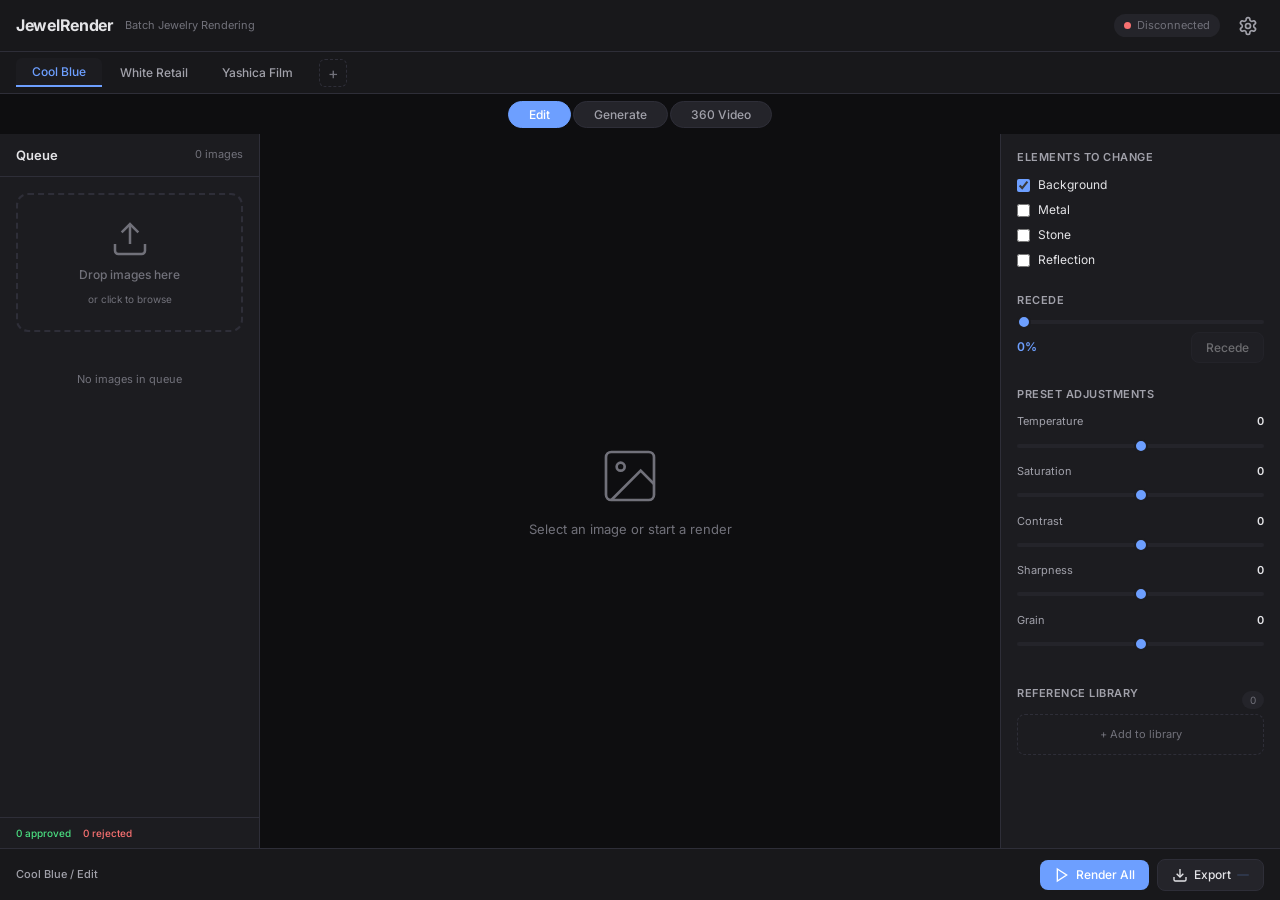
==== frontend/src/index.html @ b0178563 "Build complete frontend UI and wire up backend preset CRUD - Add index.html with full app layout: he" ====
<!DOCTYPE html>
<html lang="en">
<head>
  <meta charset="UTF-8">
  <meta name="viewport" content="width=device-width, initial-scale=1.0, user-scalable=no">
  <title>JewelRender</title>
  <link rel="stylesheet" href="css/styles.css">
  <link rel="preconnect" href="https://fonts.googleapis.com">
  <link rel="preconnect" href="https://fonts.gstatic.com" crossorigin>
  <link href="https://fonts.googleapis.com/css2?family=Inter:wght@300;400;500;600;700&display=swap" rel="stylesheet">
</head>
<body>
  <div id="app">

    <!-- ================================================================ -->
    <!-- HEADER -->
    <!-- ================================================================ -->
    <header class="header">
      <div class="header-left">
        <h1 class="logo">JewelRender</h1>
        <span class="tagline">Batch Jewelry Rendering</span>
      </div>
      <div class="header-right">
        <span class="connection-status" id="connectionStatus">
          <span class="status-dot"></span>
          <span class="status-text">Disconnected</span>
        </span>
        <button class="btn-icon" id="settingsBtn" title="Settings">
          <svg width="20" height="20" viewBox="0 0 24 24" fill="none" stroke="currentColor" stroke-width="2"><path d="M12.22 2h-.44a2 2 0 0 0-2 2v.18a2 2 0 0 1-1 1.73l-.43.25a2 2 0 0 1-2 0l-.15-.08a2 2 0 0 0-2.73.73l-.22.38a2 2 0 0 0 .73 2.73l.15.1a2 2 0 0 1 1 1.72v.51a2 2 0 0 1-1 1.74l-.15.09a2 2 0 0 0-.73 2.73l.22.38a2 2 0 0 0 2.73.73l.15-.08a2 2 0 0 1 2 0l.43.25a2 2 0 0 1 1 1.73V20a2 2 0 0 0 2 2h.44a2 2 0 0 0 2-2v-.18a2 2 0 0 1 1-1.73l.43-.25a2 2 0 0 1 2 0l.15.08a2 2 0 0 0 2.73-.73l.22-.39a2 2 0 0 0-.73-2.73l-.15-.08a2 2 0 0 1-1-1.74v-.5a2 2 0 0 1 1-1.74l.15-.09a2 2 0 0 0 .73-2.73l-.22-.38a2 2 0 0 0-2.73-.73l-.15.08a2 2 0 0 1-2 0l-.43-.25a2 2 0 0 1-1-1.73V4a2 2 0 0 0-2-2z"/><circle cx="12" cy="12" r="3"/></svg>
        </button>
      </div>
    </header>

    <!-- ================================================================ -->
    <!-- PRESET TABS -->
    <!-- ================================================================ -->
    <nav class="preset-tabs" id="presetTabs">
      <!-- Tabs injected by JS -->
      <button class="preset-tab-add" id="addPresetBtn" title="Add preset">+</button>
    </nav>

    <!-- ================================================================ -->
    <!-- MODE SWITCHER -->
    <!-- ================================================================ -->
    <div class="mode-switcher" id="modeSwitcher">
      <button class="mode-pill active" data-mode="edit">Edit</button>
      <button class="mode-pill" data-mode="generate">Generate</button>
      <button class="mode-pill" data-mode="video">360 Video</button>
    </div>

    <!-- ================================================================ -->
    <!-- MAIN WORKSPACE -->
    <!-- ================================================================ -->
    <main class="workspace">

      <!-- LEFT PANEL: Image Queue -->
      <section class="panel panel-left" id="queuePanel">
        <div class="panel-header">
          <h2>Queue</h2>
          <span class="queue-count" id="queueCount">0 images</span>
        </div>

        <div class="drop-zone" id="dropZone">
          <svg width="40" height="40" viewBox="0 0 24 24" fill="none" stroke="currentColor" stroke-width="1.5"><path d="M21 15v4a2 2 0 0 1-2 2H5a2 2 0 0 1-2-2v-4"/><polyline points="17 8 12 3 7 8"/><line x1="12" y1="3" x2="12" y2="15"/></svg>
          <p>Drop images here</p>
          <span class="drop-hint">or click to browse</span>
          <input type="file" id="fileInput" accept="image/*" multiple hidden>
        </div>

        <div class="queue-list" id="queueList">
          <!-- Queue items injected by JS -->
        </div>

        <div class="queue-stats" id="queueStats">
          <span class="stat approved">0 approved</span>
          <span class="stat rejected">0 rejected</span>
        </div>
      </section>

      <!-- CENTER: Preview Area -->
      <section class="panel panel-center" id="previewPanel">
        <div class="preview-area" id="previewArea">
          <div class="preview-empty" id="previewEmpty">
            <svg width="64" height="64" viewBox="0 0 24 24" fill="none" stroke="currentColor" stroke-width="1"><rect x="3" y="3" width="18" height="18" rx="2" ry="2"/><circle cx="8.5" cy="8.5" r="1.5"/><polyline points="21 15 16 10 5 21"/></svg>
            <p>Select an image or start a render</p>
          </div>
          <img id="previewImage" class="preview-image hidden" alt="Preview">
        </div>
      </section>

      <!-- RIGHT PANEL: Controls -->
      <section class="panel panel-right" id="controlsPanel">

        <!-- MODE: Edit Controls -->
        <div class="mode-controls" id="editControls">
          <div class="control-group">
            <h3>Elements to Change</h3>
            <div class="checkbox-group">
              <label class="checkbox"><input type="checkbox" name="element" value="background" checked><span>Background</span></label>
              <label class="checkbox"><input type="checkbox" name="element" value="metal"><span>Metal</span></label>
              <label class="checkbox"><input type="checkbox" name="element" value="stone"><span>Stone</span></label>
              <label class="checkbox"><input type="checkbox" name="element" value="reflection"><span>Reflection</span></label>
            </div>
          </div>

          <div class="control-group">
            <h3>Recede</h3>
            <div class="recede-control">
              <input type="range" id="recedeSlider" min="0" max="50" value="0" class="slider">
              <div class="recede-row">
                <span class="recede-value" id="recedeValue">0%</span>
                <button class="btn btn-secondary" id="recedeBtn" disabled>Recede</button>
              </div>
            </div>
          </div>
        </div>

        <!-- MODE: Generate Controls -->
        <div class="mode-controls hidden" id="generateControls">
          <div class="control-group">
            <h3>Prompt</h3>
            <textarea id="promptInput" class="prompt-input" rows="4" placeholder="Describe the jewelry image you want to generate..."></textarea>
          </div>
          <div class="control-group">
            <h3>Reference Images</h3>
            <div class="ril-drop-zone" id="refDropZone">
              <span>+ Add references</span>
            </div>
            <div class="ref-thumbs" id="refThumbs"></div>
          </div>
        </div>

        <!-- MODE: Video Controls -->
        <div class="mode-controls hidden" id="videoControls">
          <div class="control-group">
            <h3>Key Angles</h3>
            <div class="angle-uploads">
              <div class="angle-slot" data-angle="front">
                <svg width="24" height="24" viewBox="0 0 24 24" fill="none" stroke="currentColor" stroke-width="1.5"><rect x="3" y="3" width="18" height="18" rx="2"/><line x1="12" y1="8" x2="12" y2="16"/><line x1="8" y1="12" x2="16" y2="12"/></svg>
                <span>Front</span>
              </div>
              <div class="angle-slot" data-angle="side">
                <svg width="24" height="24" viewBox="0 0 24 24" fill="none" stroke="currentColor" stroke-width="1.5"><rect x="3" y="3" width="18" height="18" rx="2"/><line x1="12" y1="8" x2="12" y2="16"/><line x1="8" y1="12" x2="16" y2="12"/></svg>
                <span>Side</span>
              </div>
              <div class="angle-slot" data-angle="three-quarter">
                <svg width="24" height="24" viewBox="0 0 24 24" fill="none" stroke="currentColor" stroke-width="1.5"><rect x="3" y="3" width="18" height="18" rx="2"/><line x1="12" y1="8" x2="12" y2="16"/><line x1="8" y1="12" x2="16" y2="12"/></svg>
                <span>3/4 View</span>
              </div>
            </div>
          </div>
          <div class="control-group">
            <h3>Rotation</h3>
            <div class="select-group">
              <label>Direction
                <select id="rotationDirection">
                  <option value="clockwise">Clockwise</option>
                  <option value="counter-clockwise">Counter-clockwise</option>
                </select>
              </label>
              <label>Speed
                <select id="rotationSpeed">
                  <option value="slow">Slow</option>
                  <option value="normal" selected>Normal</option>
                  <option value="fast">Fast</option>
                </select>
              </label>
              <label>Length
                <select id="videoLength">
                  <option value="3">3 seconds</option>
                  <option value="5" selected>5 seconds</option>
                  <option value="8">8 seconds</option>
                  <option value="10">10 seconds</option>
                </select>
              </label>
            </div>
          </div>
        </div>

        <!-- PRESET ADJUST SLIDERS (always visible) -->
        <div class="control-group preset-adjusts">
          <h3>Preset Adjustments</h3>
          <div class="slider-group">
            <label><span>Temperature</span><span class="slider-val" data-slider="temperature">0</span></label>
            <input type="range" class="slider" data-param="temperature" min="-100" max="100" value="0">
          </div>
          <div class="slider-group">
            <label><span>Saturation</span><span class="slider-val" data-slider="saturation">0</span></label>
            <input type="range" class="slider" data-param="saturation" min="-100" max="100" value="0">
          </div>
          <div class="slider-group">
            <label><span>Contrast</span><span class="slider-val" data-slider="contrast">0</span></label>
            <input type="range" class="slider" data-param="contrast" min="-100" max="100" value="0">
          </div>
          <div class="slider-group">
            <label><span>Sharpness</span><span class="slider-val" data-slider="sharpness">0</span></label>
            <input type="range" class="slider" data-param="sharpness" min="-100" max="100" value="0">
          </div>
          <div class="slider-group">
            <label><span>Grain</span><span class="slider-val" data-slider="grain">0</span></label>
            <input type="range" class="slider" data-param="grain" min="-100" max="100" value="0">
          </div>
        </div>

        <!-- REFERENCE IMAGE LIBRARY -->
        <div class="control-group ril-section">
          <div class="ril-header">
            <h3>Reference Library</h3>
            <span class="ril-count" id="rilCount">0</span>
          </div>
          <div class="ril-drop-zone" id="rilDropZone">
            <span>+ Add to library</span>
          </div>
          <div class="ril-grid" id="rilGrid">
            <!-- RIL thumbnails injected by JS -->
          </div>
        </div>
      </section>
    </main>

    <!-- ================================================================ -->
    <!-- BOTTOM BAR -->
    <!-- ================================================================ -->
    <footer class="bottom-bar">
      <div class="bar-left">
        <span class="active-context" id="activeContext">Cool Blue / Edit</span>
      </div>
      <div class="bar-center">
        <div class="progress-bar hidden" id="progressBar">
          <div class="progress-fill" id="progressFill"></div>
          <span class="progress-text" id="progressText">0%</span>
        </div>
      </div>
      <div class="bar-right">
        <button class="btn btn-primary" id="renderAllBtn">
          <svg width="16" height="16" viewBox="0 0 24 24" fill="none" stroke="currentColor" stroke-width="2"><polygon points="5 3 19 12 5 21 5 3"/></svg>
          Render All
        </button>
        <button class="btn btn-secondary" id="exportBtn">
          <svg width="16" height="16" viewBox="0 0 24 24" fill="none" stroke="currentColor" stroke-width="2"><path d="M21 15v4a2 2 0 0 1-2 2H5a2 2 0 0 1-2-2v-4"/><polyline points="7 10 12 15 17 10"/><line x1="12" y1="15" x2="12" y2="3"/></svg>
          Export
          <span class="export-count" id="exportCount"></span>
        </button>
      </div>
    </footer>

    <!-- ================================================================ -->
    <!-- EDITOR OVERLAY -->
    <!-- ================================================================ -->
    <div class="editor-overlay hidden" id="editorOverlay">
      <div class="editor-container">
        <div class="editor-header">
          <div class="editor-tabs">
            <button class="editor-tab active" data-tab="adjust">Adjust</button>
            <button class="editor-tab" data-tab="crop">Crop</button>
          </div>
          <div class="editor-actions-top">
            <button class="btn-icon" id="editorCompare" title="Before/After">
              <svg width="18" height="18" viewBox="0 0 24 24" fill="none" stroke="currentColor" stroke-width="2"><rect x="3" y="3" width="18" height="18" rx="2"/><line x1="12" y1="3" x2="12" y2="21"/></svg>
            </button>
            <button class="btn-icon" id="editorClose" title="Close">
              <svg width="18" height="18" viewBox="0 0 24 24" fill="none" stroke="currentColor" stroke-width="2"><line x1="18" y1="6" x2="6" y2="18"/><line x1="6" y1="6" x2="18" y2="18"/></svg>
            </button>
          </div>
        </div>

        <div class="editor-body">
          <div class="editor-preview">
            <button class="editor-nav editor-prev" id="editorPrev">
              <svg width="20" height="20" viewBox="0 0 24 24" fill="none" stroke="currentColor" stroke-width="2"><polyline points="15 18 9 12 15 6"/></svg>
            </button>
            <img id="editorImage" class="editor-image" alt="Editor preview">
            <button class="editor-nav editor-next" id="editorNext">
              <svg width="20" height="20" viewBox="0 0 24 24" fill="none" stroke="currentColor" stroke-width="2"><polyline points="9 18 15 12 9 6"/></svg>
            </button>
          </div>

          <div class="editor-controls">
            <!-- ADJUST TAB -->
            <div class="editor-panel" id="adjustPanel">
              <div class="editor-section">
                <h4>Light</h4>
                <div class="slider-group"><label><span>Exposure</span><span class="slider-val" data-editor="exposure">0</span></label><input type="range" class="slider" data-adjust="exposure" min="-100" max="100" value="0"></div>
                <div class="slider-group"><label><span>Contrast</span><span class="slider-val" data-editor="contrast">0</span></label><input type="range" class="slider" data-adjust="contrast" min="-100" max="100" value="0"></div>
                <div class="slider-group"><label><span>Highlights</span><span class="slider-val" data-editor="highlights">0</span></label><input type="range" class="slider" data-adjust="highlights" min="-100" max="100" value="0"></div>
                <div class="slider-group"><label><span>Shadows</span><span class="slider-val" data-editor="shadows">0</span></label><input type="range" class="slider" data-adjust="shadows" min="-100" max="100" value="0"></div>
              </div>
              <div class="editor-section">
                <h4>Color</h4>
                <div class="slider-group"><label><span>Temperature</span><span class="slider-val" data-editor="temperature">0</span></label><input type="range" class="slider" data-adjust="temperature" min="-100" max="100" value="0"></div>
                <div class="slider-group"><label><span>Tint</span><span class="slider-val" data-editor="tint">0</span></label><input type="range" class="slider" data-adjust="tint" min="-100" max="100" value="0"></div>
                <div class="slider-group"><label><span>Saturation</span><span class="slider-val" data-editor="saturation">0</span></label><input type="range" class="slider" data-adjust="saturation" min="-100" max="100" value="0"></div>
                <div class="slider-group"><label><span>Vibrance</span><span class="slider-val" data-editor="vibrance">0</span></label><input type="range" class="slider" data-adjust="vibrance" min="-100" max="100" value="0"></div>
                <div class="slider-group"><label><span>Skin Tone</span><span class="slider-val" data-editor="skinTone">0</span></label><input type="range" class="slider" data-adjust="skinTone" min="-100" max="100" value="0"></div>
              </div>
              <div class="editor-section">
                <h4>Detail</h4>
                <div class="slider-group"><label><span>Sharpness</span><span class="slider-val" data-editor="sharpness">0</span></label><input type="range" class="slider" data-adjust="sharpness" min="-100" max="100" value="0"></div>
                <div class="slider-group"><label><span>Clarity</span><span class="slider-val" data-editor="clarity">0</span></label><input type="range" class="slider" data-adjust="clarity" min="-100" max="100" value="0"></div>
              </div>
              <div class="editor-section">
                <h4>Film</h4>
                <div class="slider-group"><label><span>Grain</span><span class="slider-val" data-editor="grain">0</span></label><input type="range" class="slider" data-adjust="grain" min="-100" max="100" value="0"></div>
                <div class="slider-group"><label><span>Fade</span><span class="slider-val" data-editor="fade">0</span></label><input type="range" class="slider" data-adjust="fade" min="-100" max="100" value="0"></div>
                <div class="slider-group"><label><span>Vignette</span><span class="slider-val" data-editor="vignette">0</span></label><input type="range" class="slider" data-adjust="vignette" min="-100" max="100" value="0"></div>
              </div>
            </div>

            <!-- CROP TAB -->
            <div class="editor-panel hidden" id="cropPanel">
              <div class="editor-section">
                <h4>Aspect Ratio</h4>
                <div class="aspect-pills">
                  <button class="aspect-pill active" data-ratio="free">Free</button>
                  <button class="aspect-pill" data-ratio="1:1">1:1</button>
                  <button class="aspect-pill" data-ratio="4:5">4:5</button>
                  <button class="aspect-pill" data-ratio="9:16">9:16</button>
                  <button class="aspect-pill" data-ratio="16:9">16:9</button>
                </div>
              </div>
              <div class="editor-section">
                <h4>Straighten</h4>
                <div class="slider-group">
                  <label><span>Angle</span><span class="slider-val" data-editor="straighten">0°</span></label>
                  <input type="range" class="slider" data-adjust="straighten" min="-45" max="45" value="0">
                </div>
              </div>
              <div class="editor-section">
                <h4>Transform</h4>
                <div class="transform-btns">
                  <button class="btn btn-small" id="rotateLeftBtn" title="Rotate left">
                    <svg width="16" height="16" viewBox="0 0 24 24" fill="none" stroke="currentColor" stroke-width="2"><polyline points="1 4 1 10 7 10"/><path d="M3.51 15a9 9 0 1 0 2.13-9.36L1 10"/></svg>
                    Rotate L
                  </button>
                  <button class="btn btn-small" id="rotateRightBtn" title="Rotate right">
                    <svg width="16" height="16" viewBox="0 0 24 24" fill="none" stroke="currentColor" stroke-width="2"><polyline points="23 4 23 10 17 10"/><path d="M20.49 15a9 9 0 1 1-2.12-9.36L23 10"/></svg>
                    Rotate R
                  </button>
                  <button class="btn btn-small" id="flipHBtn" title="Flip horizontal">
                    <svg width="16" height="16" viewBox="0 0 24 24" fill="none" stroke="currentColor" stroke-width="2"><polyline points="16 3 21 3 21 8"/><line x1="4" y1="20" x2="21" y2="3"/><polyline points="21 16 21 21 16 21"/><line x1="15" y1="15" x2="21" y2="21"/><line x1="4" y1="4" x2="9" y2="9"/></svg>
                    Flip H
                  </button>
                  <button class="btn btn-small" id="flipVBtn" title="Flip vertical">
                    <svg width="16" height="16" viewBox="0 0 24 24" fill="none" stroke="currentColor" stroke-width="2"><polyline points="8 3 3 3 3 8"/><line x1="20" y1="20" x2="3" y2="3"/><polyline points="3 16 3 21 8 21"/><line x1="9" y1="15" x2="3" y2="21"/><line x1="20" y1="4" x2="15" y2="9"/></svg>
                    Flip V
                  </button>
                </div>
              </div>
            </div>
          </div>
        </div>

        <div class="editor-footer">
          <button class="btn btn-ghost" id="editorReset">Reset All</button>
          <div class="editor-footer-right">
            <button class="btn btn-secondary" id="editorApply">Apply</button>
            <button class="btn btn-primary" id="editorExport">Export</button>
          </div>
        </div>
      </div>
    </div>

    <!-- ================================================================ -->
    <!-- SETTINGS OVERLAY -->
    <!-- ================================================================ -->
    <div class="settings-overlay hidden" id="settingsOverlay">
      <div class="settings-container">
        <div class="settings-header">
          <h2>Settings</h2>
          <button class="btn-icon" id="settingsClose">
            <svg width="18" height="18" viewBox="0 0 24 24" fill="none" stroke="currentColor" stroke-width="2"><line x1="18" y1="6" x2="6" y2="18"/><line x1="6" y1="6" x2="18" y2="18"/></svg>
          </button>
        </div>
        <div class="settings-body">
          <div class="settings-section">
            <h3>ComfyUI Connection</h3>
            <div class="form-row">
              <label>Host <input type="text" id="settingsHost" value="127.0.0.1"></label>
              <label>Port <input type="number" id="settingsPort" value="8188"></label>
            </div>
            <button class="btn btn-secondary" id="testConnectionBtn">Test Connection</button>
            <span class="connection-result" id="connectionResult"></span>
          </div>
          <div class="settings-section">
            <h3>Checkpoint</h3>
            <select id="settingsCheckpoint" class="full-width">
              <option value="sd_xl_base_1.0.safetensors">sd_xl_base_1.0.safetensors</option>
            </select>
          </div>
          <div class="settings-section">
            <h3>Output</h3>
            <div class="form-row info-row">
              <span>Dimensions: 1170 x 2532</span>
              <span>JPEG Quality: 95</span>
            </div>
          </div>
          <div class="settings-section">
            <h3>Video</h3>
            <div class="form-row">
              <label>Model
                <select id="settingsVideoModel">
                  <option value="sv3d_p">SV3D_p</option>
                  <option value="wan_2_1">WAN 2.1</option>
                </select>
              </label>
              <label>Format <input type="text" value="MP4" disabled></label>
            </div>
          </div>
          <div class="settings-section">
            <h3>Feedback & Training</h3>
            <label class="toggle-row">
              <span>Auto-add approved to RIL</span>
              <input type="checkbox" id="settingsAutoApprove" checked class="toggle">
            </label>
            <label class="toggle-row">
              <span>Auto-deposit exports to RIL</span>
              <input type="checkbox" id="settingsAutoDeposit" checked class="toggle">
            </label>
            <label class="toggle-row">
              <span>Parameter logging</span>
              <input type="checkbox" id="settingsParamLogging" checked class="toggle">
            </label>
          </div>
          <div class="settings-section">
            <h3>Export Folder</h3>
            <div class="export-path-row">
              <input type="text" id="settingsExportPath" value="~/JewelRender/exports/" class="full-width">
            </div>
          </div>
        </div>
      </div>
    </div>

    <!-- ================================================================ -->
    <!-- NEW PRESET MODAL -->
    <!-- ================================================================ -->
    <div class="modal-overlay hidden" id="newPresetModal">
      <div class="modal">
        <h3>New Preset</h3>
        <div class="form-row">
          <label>Name <input type="text" id="newPresetName" placeholder="e.g. Soft Pink"></label>
        </div>
        <div class="form-row">
          <label>Style Description <input type="text" id="newPresetStyle" placeholder="e.g. soft pink background, warm lighting"></label>
        </div>
        <div class="form-row">
          <label>Copy from
            <select id="newPresetTemplate">
              <option value="">None (blank defaults)</option>
            </select>
          </label>
        </div>
        <div class="modal-actions">
          <button class="btn btn-ghost" id="newPresetCancel">Cancel</button>
          <button class="btn btn-primary" id="newPresetCreate">Create</button>
        </div>
      </div>
    </div>

    <!-- ================================================================ -->
    <!-- PRESET CONTEXT MENU -->
    <!-- ================================================================ -->
    <div class="context-menu hidden" id="presetContextMenu">
      <button class="context-item" data-action="rename">Rename</button>
      <button class="context-item" data-action="duplicate">Duplicate</button>
      <button class="context-item context-danger" data-action="delete">Delete</button>
    </div>

  </div>

  <script src="js/api.js"></script>
  <script src="js/state.js"></script>
  <script src="js/ui.js"></script>
  <script src="js/app.js"></script>
</body>
</html>
---- frontend/src/css/styles.css ----
/* ================================================================
   JewelRender — Stylesheet
   ================================================================ */

/* ---- Reset & Base ---- */
*, *::before, *::after { box-sizing: border-box; margin: 0; padding: 0; }

:root {
  /* Colors */
  --bg:          #0e0e10;
  --bg-raised:   #18181b;
  --bg-panel:    #1c1c20;
  --bg-input:    #24242a;
  --bg-hover:    #2a2a32;
  --border:      #2e2e38;
  --border-light:#3a3a46;

  --text:        #e4e4e7;
  --text-dim:    #a1a1aa;
  --text-muted:  #71717a;

  --accent:      #6d9fff;
  --accent-hover:#5b8de8;
  --accent-dim:  rgba(109,159,255,0.15);

  --green:       #4ade80;
  --green-dim:   rgba(74,222,128,0.15);
  --red:         #f87171;
  --red-dim:     rgba(248,113,113,0.15);

  /* Spacing */
  --sp-xs: 4px;
  --sp-sm: 8px;
  --sp-md: 12px;
  --sp-lg: 16px;
  --sp-xl: 24px;
  --sp-2xl: 32px;

  /* Radius */
  --radius-sm: 6px;
  --radius-md: 8px;
  --radius-lg: 12px;
  --radius-pill: 999px;

  /* Sizes */
  --header-h: 52px;
  --tabs-h: 42px;
  --mode-h: 40px;
  --bar-h: 52px;

  /* Font */
  --font: 'Inter', -apple-system, BlinkMacSystemFont, sans-serif;
}

html, body {
  height: 100%;
  font-family: var(--font);
  font-size: 13px;
  line-height: 1.4;
  color: var(--text);
  background: var(--bg);
  overflow: hidden;
  -webkit-font-smoothing: antialiased;
}

input, textarea, select, button { font-family: inherit; font-size: inherit; }

/* ---- Scrollbar ---- */
::-webkit-scrollbar { width: 6px; }
::-webkit-scrollbar-track { background: transparent; }
::-webkit-scrollbar-thumb { background: var(--border); border-radius: 3px; }
::-webkit-scrollbar-thumb:hover { background: var(--border-light); }

/* ================================================================
   LAYOUT
   ================================================================ */

#app {
  display: flex;
  flex-direction: column;
  height: 100vh;
}

/* ---- Header ---- */
.header {
  display: flex;
  align-items: center;
  justify-content: space-between;
  height: var(--header-h);
  padding: 0 var(--sp-lg);
  background: var(--bg-raised);
  border-bottom: 1px solid var(--border);
  flex-shrink: 0;
}
.header-left { display: flex; align-items: center; gap: var(--sp-md); }
.header-right { display: flex; align-items: center; gap: var(--sp-md); }
.logo { font-size: 16px; font-weight: 700; letter-spacing: -0.3px; }
.tagline { font-size: 11px; color: var(--text-muted); font-weight: 400; }

/* Connection Status */
.connection-status {
  display: flex;
  align-items: center;
  gap: 6px;
  font-size: 11px;
  color: var(--text-muted);
  padding: 4px 10px;
  background: var(--bg-input);
  border-radius: var(--radius-pill);
}
.status-dot {
  width: 7px; height: 7px;
  border-radius: 50%;
  background: var(--red);
}
.connection-status.connected .status-dot { background: var(--green); }

/* ---- Preset Tabs ---- */
.preset-tabs {
  display: flex;
  align-items: center;
  height: var(--tabs-h);
  padding: 0 var(--sp-lg);
  gap: 2px;
  background: var(--bg-raised);
  border-bottom: 1px solid var(--border);
  flex-shrink: 0;
  overflow-x: auto;
}
.preset-tab {
  padding: 6px 16px;
  font-size: 12px;
  font-weight: 500;
  color: var(--text-dim);
  background: none;
  border: none;
  border-radius: var(--radius-sm) var(--radius-sm) 0 0;
  cursor: pointer;
  transition: all 0.15s;
  white-space: nowrap;
  position: relative;
}
.preset-tab:hover { color: var(--text); background: var(--bg-hover); }
.preset-tab.active {
  color: var(--accent);
  background: var(--bg-panel);
  border-bottom: 2px solid var(--accent);
}
.preset-tab-add {
  width: 28px; height: 28px;
  display: flex; align-items: center; justify-content: center;
  font-size: 16px; font-weight: 400;
  color: var(--text-muted);
  background: none;
  border: 1px dashed var(--border);
  border-radius: var(--radius-sm);
  cursor: pointer;
  margin-left: var(--sp-sm);
  transition: all 0.15s;
}
.preset-tab-add:hover { color: var(--accent); border-color: var(--accent); }

/* ---- Mode Switcher ---- */
.mode-switcher {
  display: flex;
  align-items: center;
  justify-content: center;
  height: var(--mode-h);
  gap: 2px;
  padding: 4px;
  background: var(--bg);
  flex-shrink: 0;
}
.mode-pill {
  padding: 5px 20px;
  font-size: 12px;
  font-weight: 500;
  color: var(--text-dim);
  background: var(--bg-input);
  border: 1px solid var(--border);
  border-radius: var(--radius-pill);
  cursor: pointer;
  transition: all 0.15s;
}
.mode-pill:hover { color: var(--text); border-color: var(--border-light); }
.mode-pill.active {
  color: #fff;
  background: var(--accent);
  border-color: var(--accent);
}

/* ---- Workspace (3-column) ---- */
.workspace {
  display: flex;
  flex: 1;
  overflow: hidden;
}

.panel {
  display: flex;
  flex-direction: column;
  overflow: hidden;
}

.panel-left {
  width: 260px;
  min-width: 200px;
  background: var(--bg-panel);
  border-right: 1px solid var(--border);
}

.panel-center {
  flex: 1;
  background: var(--bg);
  display: flex;
  align-items: center;
  justify-content: center;
}

.panel-right {
  width: 280px;
  min-width: 240px;
  background: var(--bg-panel);
  border-left: 1px solid var(--border);
  overflow-y: auto;
  padding: var(--sp-lg);
}

/* ---- Panel Header ---- */
.panel-header {
  display: flex;
  align-items: center;
  justify-content: space-between;
  padding: var(--sp-md) var(--sp-lg);
  border-bottom: 1px solid var(--border);
  flex-shrink: 0;
}
.panel-header h2 { font-size: 13px; font-weight: 600; }
.queue-count { font-size: 11px; color: var(--text-muted); }

/* ---- Drop Zone ---- */
.drop-zone {
  display: flex;
  flex-direction: column;
  align-items: center;
  justify-content: center;
  gap: var(--sp-sm);
  margin: var(--sp-lg);
  padding: var(--sp-xl);
  border: 2px dashed var(--border);
  border-radius: var(--radius-lg);
  color: var(--text-muted);
  cursor: pointer;
  transition: all 0.2s;
}
.drop-zone:hover, .drop-zone.drag-over {
  border-color: var(--accent);
  background: var(--accent-dim);
  color: var(--accent);
}
.drop-zone p { font-size: 12px; font-weight: 500; }
.drop-hint { font-size: 10px; }

/* ---- Queue List ---- */
.queue-list {
  flex: 1;
  overflow-y: auto;
  padding: var(--sp-sm);
}

.queue-item {
  display: flex;
  align-items: center;
  gap: var(--sp-sm);
  padding: var(--sp-sm);
  border-radius: var(--radius-md);
  cursor: pointer;
  transition: background 0.15s;
}
.queue-item:hover { background: var(--bg-hover); }
.queue-item.selected { background: var(--accent-dim); }

.queue-thumb {
  width: 44px; height: 44px;
  border-radius: var(--radius-sm);
  object-fit: cover;
  background: var(--bg-input);
  flex-shrink: 0;
}

.queue-info {
  flex: 1;
  min-width: 0;
}
.queue-name {
  font-size: 11px;
  font-weight: 500;
  white-space: nowrap;
  overflow: hidden;
  text-overflow: ellipsis;
}
.queue-meta {
  font-size: 10px;
  color: var(--text-muted);
}

.queue-feedback {
  display: flex;
  gap: 4px;
  flex-shrink: 0;
}
.feedback-btn {
  width: 26px; height: 26px;
  display: flex; align-items: center; justify-content: center;
  font-size: 14px;
  background: var(--bg-input);
  border: 1px solid var(--border);
  border-radius: var(--radius-sm);
  cursor: pointer;
  color: var(--text-muted);
  transition: all 0.15s;
}
.feedback-btn:hover { border-color: var(--border-light); }
.feedback-btn.approved { color: var(--green); background: var(--green-dim); border-color: var(--green); }
.feedback-btn.rejected { color: var(--red); background: var(--red-dim); border-color: var(--red); }

/* Queue Stats */
.queue-stats {
  display: flex;
  gap: var(--sp-md);
  padding: var(--sp-sm) var(--sp-lg);
  border-top: 1px solid var(--border);
  flex-shrink: 0;
}
.stat {
  font-size: 10px;
  font-weight: 500;
}
.stat.approved { color: var(--green); }
.stat.rejected { color: var(--red); }

/* ---- Preview Area ---- */
.preview-area {
  width: 100%;
  height: 100%;
  display: flex;
  align-items: center;
  justify-content: center;
  padding: var(--sp-xl);
}
.preview-empty {
  display: flex;
  flex-direction: column;
  align-items: center;
  gap: var(--sp-md);
  color: var(--text-muted);
}
.preview-empty p { font-size: 13px; }
.preview-image {
  max-width: 100%;
  max-height: 100%;
  object-fit: contain;
  border-radius: var(--radius-md);
}

/* ---- Right Panel Controls ---- */
.control-group {
  margin-bottom: var(--sp-xl);
}
.control-group h3 {
  font-size: 11px;
  font-weight: 600;
  text-transform: uppercase;
  letter-spacing: 0.5px;
  color: var(--text-dim);
  margin-bottom: var(--sp-md);
}

/* Checkbox group */
.checkbox-group {
  display: flex;
  flex-direction: column;
  gap: var(--sp-sm);
}
.checkbox {
  display: flex;
  align-items: center;
  gap: var(--sp-sm);
  font-size: 12px;
  cursor: pointer;
}
.checkbox input {
  accent-color: var(--accent);
}

/* Sliders */
.slider-group {
  margin-bottom: var(--sp-md);
}
.slider-group label {
  display: flex;
  justify-content: space-between;
  font-size: 11px;
  color: var(--text-dim);
  margin-bottom: 4px;
}
.slider-val {
  font-weight: 600;
  color: var(--text);
  min-width: 28px;
  text-align: right;
}

.slider {
  -webkit-appearance: none;
  appearance: none;
  width: 100%;
  height: 4px;
  background: var(--bg-input);
  border-radius: 2px;
  outline: none;
  cursor: pointer;
}
.slider::-webkit-slider-thumb {
  -webkit-appearance: none;
  appearance: none;
  width: 14px; height: 14px;
  border-radius: 50%;
  background: var(--accent);
  border: 2px solid var(--bg-panel);
  cursor: pointer;
  transition: transform 0.1s;
}
.slider::-webkit-slider-thumb:hover {
  transform: scale(1.2);
}

/* Recede */
.recede-control { display: flex; flex-direction: column; gap: var(--sp-sm); }
.recede-row { display: flex; align-items: center; justify-content: space-between; }
.recede-value { font-size: 12px; font-weight: 600; color: var(--accent); }

/* Prompt */
.prompt-input {
  width: 100%;
  padding: var(--sp-sm) var(--sp-md);
  background: var(--bg-input);
  border: 1px solid var(--border);
  border-radius: var(--radius-md);
  color: var(--text);
  resize: vertical;
  min-height: 80px;
}
.prompt-input:focus {
  outline: none;
  border-color: var(--accent);
}

/* RIL */
.ril-drop-zone {
  display: flex;
  align-items: center;
  justify-content: center;
  padding: var(--sp-md);
  border: 1px dashed var(--border);
  border-radius: var(--radius-md);
  color: var(--text-muted);
  font-size: 11px;
  cursor: pointer;
  transition: all 0.15s;
  margin-bottom: var(--sp-md);
}
.ril-drop-zone:hover {
  border-color: var(--accent);
  color: var(--accent);
}
.ril-header {
  display: flex;
  align-items: center;
  justify-content: space-between;
}
.ril-count {
  font-size: 10px;
  padding: 2px 8px;
  background: var(--bg-input);
  border-radius: var(--radius-pill);
  color: var(--text-muted);
}
.ril-grid {
  display: grid;
  grid-template-columns: repeat(3, 1fr);
  gap: var(--sp-xs);
}
.ril-thumb {
  aspect-ratio: 1;
  border-radius: var(--radius-sm);
  object-fit: cover;
  background: var(--bg-input);
  cursor: pointer;
}

/* Angle uploads */
.angle-uploads {
  display: flex;
  gap: var(--sp-sm);
}
.angle-slot {
  flex: 1;
  display: flex;
  flex-direction: column;
  align-items: center;
  gap: 4px;
  padding: var(--sp-md);
  border: 1px dashed var(--border);
  border-radius: var(--radius-md);
  color: var(--text-muted);
  font-size: 10px;
  cursor: pointer;
  transition: all 0.15s;
}
.angle-slot:hover { border-color: var(--accent); color: var(--accent); }
.angle-slot.filled { border-style: solid; border-color: var(--green); }

/* Select group */
.select-group {
  display: flex;
  flex-direction: column;
  gap: var(--sp-md);
}
.select-group label {
  display: flex;
  flex-direction: column;
  gap: 4px;
  font-size: 11px;
  color: var(--text-dim);
}
.select-group select, select {
  padding: 6px var(--sp-sm);
  background: var(--bg-input);
  border: 1px solid var(--border);
  border-radius: var(--radius-sm);
  color: var(--text);
  cursor: pointer;
}
.select-group select:focus, select:focus { outline: none; border-color: var(--accent); }

/* Ref thumbs */
.ref-thumbs {
  display: flex;
  flex-wrap: wrap;
  gap: var(--sp-xs);
}

/* ---- Bottom Bar ---- */
.bottom-bar {
  display: flex;
  align-items: center;
  justify-content: space-between;
  height: var(--bar-h);
  padding: 0 var(--sp-lg);
  background: var(--bg-raised);
  border-top: 1px solid var(--border);
  flex-shrink: 0;
}
.bar-left { display: flex; align-items: center; }
.bar-center { flex: 1; display: flex; align-items: center; justify-content: center; padding: 0 var(--sp-xl); }
.bar-right { display: flex; align-items: center; gap: var(--sp-sm); }

.active-context {
  font-size: 11px;
  color: var(--text-dim);
  font-weight: 500;
}

.progress-bar {
  width: 100%;
  max-width: 300px;
  height: 6px;
  background: var(--bg-input);
  border-radius: 3px;
  position: relative;
  overflow: hidden;
}
.progress-fill {
  height: 100%;
  background: var(--accent);
  border-radius: 3px;
  width: 0%;
  transition: width 0.3s;
}
.progress-text {
  position: absolute;
  right: -40px;
  top: -4px;
  font-size: 10px;
  color: var(--text-dim);
}

/* ================================================================
   BUTTONS
   ================================================================ */

.btn {
  display: inline-flex;
  align-items: center;
  gap: 6px;
  padding: 7px 14px;
  font-size: 12px;
  font-weight: 500;
  border: none;
  border-radius: var(--radius-md);
  cursor: pointer;
  transition: all 0.15s;
  white-space: nowrap;
}
.btn-primary {
  background: var(--accent);
  color: #fff;
}
.btn-primary:hover { background: var(--accent-hover); }
.btn-secondary {
  background: var(--bg-input);
  color: var(--text);
  border: 1px solid var(--border);
}
.btn-secondary:hover { border-color: var(--border-light); background: var(--bg-hover); }
.btn-ghost {
  background: none;
  color: var(--text-dim);
}
.btn-ghost:hover { color: var(--text); }
.btn-small {
  padding: 5px 10px;
  font-size: 11px;
  background: var(--bg-input);
  color: var(--text-dim);
  border: 1px solid var(--border);
  border-radius: var(--radius-sm);
  cursor: pointer;
  display: inline-flex;
  align-items: center;
  gap: 4px;
  transition: all 0.15s;
}
.btn-small:hover { color: var(--text); border-color: var(--border-light); }

.btn-icon {
  width: 32px; height: 32px;
  display: flex; align-items: center; justify-content: center;
  background: none;
  border: none;
  color: var(--text-dim);
  border-radius: var(--radius-sm);
  cursor: pointer;
  transition: all 0.15s;
}
.btn-icon:hover { color: var(--text); background: var(--bg-hover); }

.btn:disabled, .btn-small:disabled {
  opacity: 0.4;
  cursor: not-allowed;
}

.export-count {
  font-size: 10px;
  padding: 1px 6px;
  background: var(--accent-dim);
  color: var(--accent);
  border-radius: var(--radius-pill);
}

/* ================================================================
   EDITOR OVERLAY
   ================================================================ */

.editor-overlay {
  position: fixed;
  inset: 0;
  background: rgba(0,0,0,0.85);
  z-index: 100;
  display: flex;
  align-items: center;
  justify-content: center;
}
.editor-container {
  width: 95vw;
  max-width: 1100px;
  height: 90vh;
  background: var(--bg-panel);
  border-radius: var(--radius-lg);
  border: 1px solid var(--border);
  display: flex;
  flex-direction: column;
  overflow: hidden;
}

.editor-header {
  display: flex;
  align-items: center;
  justify-content: space-between;
  padding: var(--sp-md) var(--sp-lg);
  border-bottom: 1px solid var(--border);
  flex-shrink: 0;
}
.editor-tabs { display: flex; gap: 2px; }
.editor-tab {
  padding: 5px 16px;
  font-size: 12px;
  font-weight: 500;
  color: var(--text-dim);
  background: none;
  border: none;
  border-radius: var(--radius-sm);
  cursor: pointer;
  transition: all 0.15s;
}
.editor-tab:hover { color: var(--text); }
.editor-tab.active { color: var(--accent); background: var(--accent-dim); }
.editor-actions-top { display: flex; gap: 4px; }

.editor-body {
  display: flex;
  flex: 1;
  overflow: hidden;
}
.editor-preview {
  flex: 1;
  display: flex;
  align-items: center;
  justify-content: center;
  position: relative;
  background: var(--bg);
  padding: var(--sp-xl);
}
.editor-image {
  max-width: 100%;
  max-height: 100%;
  object-fit: contain;
  border-radius: var(--radius-sm);
}
.editor-nav {
  position: absolute;
  top: 50%;
  transform: translateY(-50%);
  width: 36px; height: 36px;
  display: flex; align-items: center; justify-content: center;
  background: var(--bg-raised);
  border: 1px solid var(--border);
  border-radius: 50%;
  color: var(--text-dim);
  cursor: pointer;
  transition: all 0.15s;
  z-index: 2;
}
.editor-nav:hover { color: var(--text); background: var(--bg-hover); }
.editor-prev { left: var(--sp-md); }
.editor-next { right: var(--sp-md); }

.editor-controls {
  width: 260px;
  overflow-y: auto;
  padding: var(--sp-lg);
  border-left: 1px solid var(--border);
  flex-shrink: 0;
}
.editor-section {
  margin-bottom: var(--sp-xl);
}
.editor-section h4 {
  font-size: 10px;
  font-weight: 600;
  text-transform: uppercase;
  letter-spacing: 0.6px;
  color: var(--text-muted);
  margin-bottom: var(--sp-md);
}

/* Aspect pills */
.aspect-pills {
  display: flex;
  flex-wrap: wrap;
  gap: 4px;
}
.aspect-pill {
  padding: 4px 10px;
  font-size: 11px;
  color: var(--text-dim);
  background: var(--bg-input);
  border: 1px solid var(--border);
  border-radius: var(--radius-pill);
  cursor: pointer;
  transition: all 0.15s;
}
.aspect-pill:hover { border-color: var(--border-light); }
.aspect-pill.active { color: #fff; background: var(--accent); border-color: var(--accent); }

/* Transform buttons */
.transform-btns {
  display: grid;
  grid-template-columns: 1fr 1fr;
  gap: var(--sp-xs);
}

.editor-footer {
  display: flex;
  align-items: center;
  justify-content: space-between;
  padding: var(--sp-md) var(--sp-lg);
  border-top: 1px solid var(--border);
  flex-shrink: 0;
}
.editor-footer-right { display: flex; gap: var(--sp-sm); }

/* ================================================================
   SETTINGS OVERLAY
   ================================================================ */

.settings-overlay {
  position: fixed;
  inset: 0;
  background: rgba(0,0,0,0.7);
  z-index: 110;
  display: flex;
  align-items: center;
  justify-content: center;
}
.settings-container {
  width: 480px;
  max-height: 85vh;
  background: var(--bg-panel);
  border-radius: var(--radius-lg);
  border: 1px solid var(--border);
  display: flex;
  flex-direction: column;
  overflow: hidden;
}
.settings-header {
  display: flex;
  align-items: center;
  justify-content: space-between;
  padding: var(--sp-lg);
  border-bottom: 1px solid var(--border);
  flex-shrink: 0;
}
.settings-header h2 { font-size: 15px; font-weight: 600; }
.settings-body {
  padding: var(--sp-lg);
  overflow-y: auto;
  flex: 1;
}
.settings-section {
  margin-bottom: var(--sp-xl);
  padding-bottom: var(--sp-xl);
  border-bottom: 1px solid var(--border);
}
.settings-section:last-child { border-bottom: none; }
.settings-section h3 {
  font-size: 12px;
  font-weight: 600;
  margin-bottom: var(--sp-md);
}

.form-row {
  display: flex;
  gap: var(--sp-md);
  margin-bottom: var(--sp-md);
}
.form-row label {
  flex: 1;
  display: flex;
  flex-direction: column;
  gap: 4px;
  font-size: 11px;
  color: var(--text-dim);
}
.form-row input, .full-width {
  width: 100%;
  padding: 6px var(--sp-sm);
  background: var(--bg-input);
  border: 1px solid var(--border);
  border-radius: var(--radius-sm);
  color: var(--text);
}
.form-row input:focus, .full-width:focus { outline: none; border-color: var(--accent); }
.info-row { font-size: 11px; color: var(--text-dim); }

.connection-result {
  font-size: 11px;
  margin-left: var(--sp-sm);
}

/* Toggle */
.toggle-row {
  display: flex;
  align-items: center;
  justify-content: space-between;
  padding: var(--sp-sm) 0;
  font-size: 12px;
  cursor: pointer;
}
.toggle {
  width: 36px; height: 20px;
  -webkit-appearance: none;
  appearance: none;
  background: var(--bg-input);
  border: 1px solid var(--border);
  border-radius: 10px;
  position: relative;
  cursor: pointer;
  transition: all 0.2s;
}
.toggle::before {
  content: '';
  position: absolute;
  top: 2px; left: 2px;
  width: 14px; height: 14px;
  border-radius: 50%;
  background: var(--text-dim);
  transition: all 0.2s;
}
.toggle:checked {
  background: var(--accent);
  border-color: var(--accent);
}
.toggle:checked::before {
  left: 18px;
  background: #fff;
}

.export-path-row {
  display: flex;
  gap: var(--sp-sm);
}

/* ================================================================
   MODAL
   ================================================================ */

.modal-overlay {
  position: fixed;
  inset: 0;
  background: rgba(0,0,0,0.7);
  z-index: 120;
  display: flex;
  align-items: center;
  justify-content: center;
}
.modal {
  width: 380px;
  background: var(--bg-panel);
  border-radius: var(--radius-lg);
  border: 1px solid var(--border);
  padding: var(--sp-xl);
}
.modal h3 {
  font-size: 15px;
  font-weight: 600;
  margin-bottom: var(--sp-lg);
}
.modal .form-row { margin-bottom: var(--sp-md); }
.modal-actions {
  display: flex;
  justify-content: flex-end;
  gap: var(--sp-sm);
  margin-top: var(--sp-xl);
}

/* ================================================================
   CONTEXT MENU
   ================================================================ */

.context-menu {
  position: fixed;
  background: var(--bg-raised);
  border: 1px solid var(--border);
  border-radius: var(--radius-md);
  padding: 4px;
  z-index: 130;
  min-width: 120px;
  box-shadow: 0 8px 24px rgba(0,0,0,0.5);
}
.context-item {
  display: block;
  width: 100%;
  padding: 6px 12px;
  font-size: 12px;
  color: var(--text);
  background: none;
  border: none;
  border-radius: var(--radius-sm);
  cursor: pointer;
  text-align: left;
  transition: background 0.1s;
}
.context-item:hover { background: var(--bg-hover); }
.context-danger { color: var(--red); }
.context-danger:hover { background: var(--red-dim); }

/* ================================================================
   UTILITY
   ================================================================ */

.hidden { display: none !important; }

/* ================================================================
   RESPONSIVE (iPhone)
   ================================================================ */

@media (max-width: 768px) {
  .workspace { flex-direction: column; }
  .panel-left { width: 100%; height: 200px; border-right: none; border-bottom: 1px solid var(--border); }
  .panel-right { width: 100%; border-left: none; border-top: 1px solid var(--border); }
  .panel-center { min-height: 300px; }
  .editor-container { width: 100vw; height: 100vh; border-radius: 0; }
  .settings-container { width: 100vw; max-height: 100vh; border-radius: 0; }
  .tagline { display: none; }
}
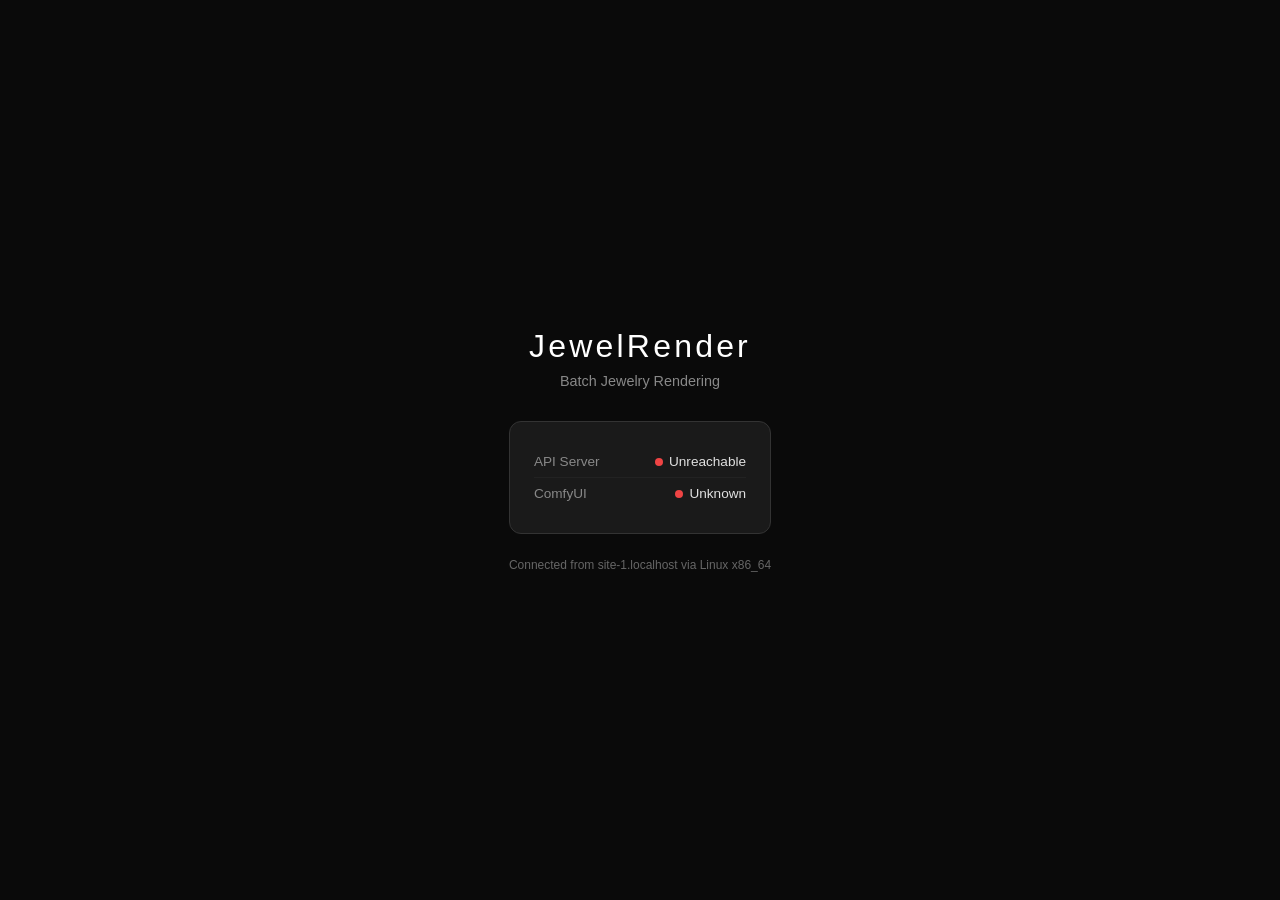
==== commit 9a8262e4: "Add cross-device testing: startup script, LAN URL detection, frontend health page - Add start.sh tha" ====
--- a/frontend/src/index.html
+++ b/frontend/src/index.html
@@ -1,476 +1,121 @@
 <!DOCTYPE html>
 <html lang="en">
 <head>
-  <meta charset="UTF-8">
-  <meta name="viewport" content="width=device-width, initial-scale=1.0, user-scalable=no">
-  <title>JewelRender</title>
-  <link rel="stylesheet" href="css/styles.css">
-  <link rel="preconnect" href="https://fonts.googleapis.com">
-  <link rel="preconnect" href="https://fonts.gstatic.com" crossorigin>
-  <link href="https://fonts.googleapis.com/css2?family=Inter:wght@300;400;500;600;700&display=swap" rel="stylesheet">
+    <meta charset="UTF-8">
+    <meta name="viewport" content="width=device-width, initial-scale=1.0">
+    <title>JewelRender</title>
+    <style>
+        * { margin: 0; padding: 0; box-sizing: border-box; }
+        body {
+            font-family: -apple-system, BlinkMacSystemFont, 'Segoe UI', Roboto, sans-serif;
+            background: #0a0a0a;
+            color: #e0e0e0;
+            min-height: 100vh;
+            display: flex;
+            align-items: center;
+            justify-content: center;
+        }
+        .container {
+            text-align: center;
+            padding: 2rem;
+            max-width: 480px;
+        }
+        h1 {
+            font-size: 2rem;
+            font-weight: 300;
+            letter-spacing: 0.1em;
+            margin-bottom: 0.5rem;
+            color: #fff;
+        }
+        .subtitle {
+            color: #888;
+            font-size: 0.9rem;
+            margin-bottom: 2rem;
+        }
+        .status {
+            background: #1a1a1a;
+            border: 1px solid #333;
+            border-radius: 12px;
+            padding: 1.5rem;
+            margin-bottom: 1.5rem;
+        }
+        .status-row {
+            display: flex;
+            justify-content: space-between;
+            align-items: center;
+            padding: 0.5rem 0;
+        }
+        .status-row + .status-row {
+            border-top: 1px solid #222;
+        }
+        .status-label { color: #888; font-size: 0.85rem; }
+        .status-value { font-size: 0.85rem; }
+        .dot {
+            display: inline-block;
+            width: 8px; height: 8px;
+            border-radius: 50%;
+            margin-right: 6px;
+            vertical-align: middle;
+        }
+        .dot.green { background: #22c55e; }
+        .dot.yellow { background: #eab308; }
+        .dot.red { background: #ef4444; }
+        .device-info {
+            color: #666;
+            font-size: 0.75rem;
+            margin-top: 1rem;
+        }
+    </style>
 </head>
 <body>
-  <div id="app">
+    <div class="container">
+        <h1>JewelRender</h1>
+        <p class="subtitle">Batch Jewelry Rendering</p>
 
-    <!-- ================================================================ -->
-    <!-- HEADER -->
-    <!-- ================================================================ -->
-    <header class="header">
-      <div class="header-left">
-        <h1 class="logo">JewelRender</h1>
-        <span class="tagline">Batch Jewelry Rendering</span>
-      </div>
-      <div class="header-right">
-        <span class="connection-status" id="connectionStatus">
-          <span class="status-dot"></span>
-          <span class="status-text">Disconnected</span>
-        </span>
-        <button class="btn-icon" id="settingsBtn" title="Settings">
-          <svg width="20" height="20" viewBox="0 0 24 24" fill="none" stroke="currentColor" stroke-width="2"><path d="M12.22 2h-.44a2 2 0 0 0-2 2v.18a2 2 0 0 1-1 1.73l-.43.25a2 2 0 0 1-2 0l-.15-.08a2 2 0 0 0-2.73.73l-.22.38a2 2 0 0 0 .73 2.73l.15.1a2 2 0 0 1 1 1.72v.51a2 2 0 0 1-1 1.74l-.15.09a2 2 0 0 0-.73 2.73l.22.38a2 2 0 0 0 2.73.73l.15-.08a2 2 0 0 1 2 0l.43.25a2 2 0 0 1 1 1.73V20a2 2 0 0 0 2 2h.44a2 2 0 0 0 2-2v-.18a2 2 0 0 1 1-1.73l.43-.25a2 2 0 0 1 2 0l.15.08a2 2 0 0 0 2.73-.73l.22-.39a2 2 0 0 0-.73-2.73l-.15-.08a2 2 0 0 1-1-1.74v-.5a2 2 0 0 1 1-1.74l.15-.09a2 2 0 0 0 .73-2.73l-.22-.38a2 2 0 0 0-2.73-.73l-.15.08a2 2 0 0 1-2 0l-.43-.25a2 2 0 0 1-1-1.73V4a2 2 0 0 0-2-2z"/><circle cx="12" cy="12" r="3"/></svg>
-        </button>
-      </div>
-    </header>
+        <div class="status">
+            <div class="status-row">
+                <span class="status-label">API Server</span>
+                <span class="status-value" id="api-status">
+                    <span class="dot yellow"></span>Checking...
+                </span>
+            </div>
+            <div class="status-row">
+                <span class="status-label">ComfyUI</span>
+                <span class="status-value" id="comfyui-status">
+                    <span class="dot yellow"></span>Checking...
+                </span>
+            </div>
+        </div>
 
-    <!-- ================================================================ -->
-    <!-- PRESET TABS -->
-    <!-- ================================================================ -->
-    <nav class="preset-tabs" id="presetTabs">
-      <!-- Tabs injected by JS -->
-      <button class="preset-tab-add" id="addPresetBtn" title="Add preset">+</button>
-    </nav>
-
-    <!-- ================================================================ -->
-    <!-- MODE SWITCHER -->
-    <!-- ================================================================ -->
-    <div class="mode-switcher" id="modeSwitcher">
-      <button class="mode-pill active" data-mode="edit">Edit</button>
-      <button class="mode-pill" data-mode="generate">Generate</button>
-      <button class="mode-pill" data-mode="video">360 Video</button>
+        <p class="device-info" id="device-info"></p>
     </div>
 
-    <!-- ================================================================ -->
-    <!-- MAIN WORKSPACE -->
-    <!-- ================================================================ -->
-    <main class="workspace">
+    <script>
+        async function checkHealth() {
+            const apiEl = document.getElementById('api-status');
+            const comfyEl = document.getElementById('comfyui-status');
+            const deviceEl = document.getElementById('device-info');
 
-      <!-- LEFT PANEL: Image Queue -->
-      <section class="panel panel-left" id="queuePanel">
-        <div class="panel-header">
-          <h2>Queue</h2>
-          <span class="queue-count" id="queueCount">0 images</span>
-        </div>
+            deviceEl.textContent = `Connected from ${window.location.hostname} via ${navigator.userAgent.includes('Mac') ? 'macOS' : navigator.platform}`;
 
-        <div class="drop-zone" id="dropZone">
-          <svg width="40" height="40" viewBox="0 0 24 24" fill="none" stroke="currentColor" stroke-width="1.5"><path d="M21 15v4a2 2 0 0 1-2 2H5a2 2 0 0 1-2-2v-4"/><polyline points="17 8 12 3 7 8"/><line x1="12" y1="3" x2="12" y2="15"/></svg>
-          <p>Drop images here</p>
-          <span class="drop-hint">or click to browse</span>
-          <input type="file" id="fileInput" accept="image/*" multiple hidden>
-        </div>
+            try {
+                const res = await fetch('/api/health');
+                const data = await res.json();
+                apiEl.innerHTML = '<span class="dot green"></span>Connected';
 
-        <div class="queue-list" id="queueList">
-          <!-- Queue items injected by JS -->
-        </div>
+                if (data.comfyui && data.comfyui.connected === true) {
+                    comfyEl.innerHTML = '<span class="dot green"></span>Connected';
+                } else {
+                    comfyEl.innerHTML = '<span class="dot yellow"></span>Not checked yet';
+                }
+            } catch (e) {
+                apiEl.innerHTML = '<span class="dot red"></span>Unreachable';
+                comfyEl.innerHTML = '<span class="dot red"></span>Unknown';
+            }
+        }
 
-        <div class="queue-stats" id="queueStats">
-          <span class="stat approved">0 approved</span>
-          <span class="stat rejected">0 rejected</span>
-        </div>
-      </section>
-
-      <!-- CENTER: Preview Area -->
-      <section class="panel panel-center" id="previewPanel">
-        <div class="preview-area" id="previewArea">
-          <div class="preview-empty" id="previewEmpty">
-            <svg width="64" height="64" viewBox="0 0 24 24" fill="none" stroke="currentColor" stroke-width="1"><rect x="3" y="3" width="18" height="18" rx="2" ry="2"/><circle cx="8.5" cy="8.5" r="1.5"/><polyline points="21 15 16 10 5 21"/></svg>
-            <p>Select an image or start a render</p>
-          </div>
-          <img id="previewImage" class="preview-image hidden" alt="Preview">
-        </div>
-      </section>
-
-      <!-- RIGHT PANEL: Controls -->
-      <section class="panel panel-right" id="controlsPanel">
-
-        <!-- MODE: Edit Controls -->
-        <div class="mode-controls" id="editControls">
-          <div class="control-group">
-            <h3>Elements to Change</h3>
-            <div class="checkbox-group">
-              <label class="checkbox"><input type="checkbox" name="element" value="background" checked><span>Background</span></label>
-              <label class="checkbox"><input type="checkbox" name="element" value="metal"><span>Metal</span></label>
-              <label class="checkbox"><input type="checkbox" name="element" value="stone"><span>Stone</span></label>
-              <label class="checkbox"><input type="checkbox" name="element" value="reflection"><span>Reflection</span></label>
-            </div>
-          </div>
-
-          <div class="control-group">
-            <h3>Recede</h3>
-            <div class="recede-control">
-              <input type="range" id="recedeSlider" min="0" max="50" value="0" class="slider">
-              <div class="recede-row">
-                <span class="recede-value" id="recedeValue">0%</span>
-                <button class="btn btn-secondary" id="recedeBtn" disabled>Recede</button>
-              </div>
-            </div>
-          </div>
-        </div>
-
-        <!-- MODE: Generate Controls -->
-        <div class="mode-controls hidden" id="generateControls">
-          <div class="control-group">
-            <h3>Prompt</h3>
-            <textarea id="promptInput" class="prompt-input" rows="4" placeholder="Describe the jewelry image you want to generate..."></textarea>
-          </div>
-          <div class="control-group">
-            <h3>Reference Images</h3>
-            <div class="ril-drop-zone" id="refDropZone">
-              <span>+ Add references</span>
-            </div>
-            <div class="ref-thumbs" id="refThumbs"></div>
-          </div>
-        </div>
-
-        <!-- MODE: Video Controls -->
-        <div class="mode-controls hidden" id="videoControls">
-          <div class="control-group">
-            <h3>Key Angles</h3>
-            <div class="angle-uploads">
-              <div class="angle-slot" data-angle="front">
-                <svg width="24" height="24" viewBox="0 0 24 24" fill="none" stroke="currentColor" stroke-width="1.5"><rect x="3" y="3" width="18" height="18" rx="2"/><line x1="12" y1="8" x2="12" y2="16"/><line x1="8" y1="12" x2="16" y2="12"/></svg>
-                <span>Front</span>
-              </div>
-              <div class="angle-slot" data-angle="side">
-                <svg width="24" height="24" viewBox="0 0 24 24" fill="none" stroke="currentColor" stroke-width="1.5"><rect x="3" y="3" width="18" height="18" rx="2"/><line x1="12" y1="8" x2="12" y2="16"/><line x1="8" y1="12" x2="16" y2="12"/></svg>
-                <span>Side</span>
-              </div>
-              <div class="angle-slot" data-angle="three-quarter">
-                <svg width="24" height="24" viewBox="0 0 24 24" fill="none" stroke="currentColor" stroke-width="1.5"><rect x="3" y="3" width="18" height="18" rx="2"/><line x1="12" y1="8" x2="12" y2="16"/><line x1="8" y1="12" x2="16" y2="12"/></svg>
-                <span>3/4 View</span>
-              </div>
-            </div>
-          </div>
-          <div class="control-group">
-            <h3>Rotation</h3>
-            <div class="select-group">
-              <label>Direction
-                <select id="rotationDirection">
-                  <option value="clockwise">Clockwise</option>
-                  <option value="counter-clockwise">Counter-clockwise</option>
-                </select>
-              </label>
-              <label>Speed
-                <select id="rotationSpeed">
-                  <option value="slow">Slow</option>
-                  <option value="normal" selected>Normal</option>
-                  <option value="fast">Fast</option>
-                </select>
-              </label>
-              <label>Length
-                <select id="videoLength">
-                  <option value="3">3 seconds</option>
-                  <option value="5" selected>5 seconds</option>
-                  <option value="8">8 seconds</option>
-                  <option value="10">10 seconds</option>
-                </select>
-              </label>
-            </div>
-          </div>
-        </div>
-
-        <!-- PRESET ADJUST SLIDERS (always visible) -->
-        <div class="control-group preset-adjusts">
-          <h3>Preset Adjustments</h3>
-          <div class="slider-group">
-            <label><span>Temperature</span><span class="slider-val" data-slider="temperature">0</span></label>
-            <input type="range" class="slider" data-param="temperature" min="-100" max="100" value="0">
-          </div>
-          <div class="slider-group">
-            <label><span>Saturation</span><span class="slider-val" data-slider="saturation">0</span></label>
-            <input type="range" class="slider" data-param="saturation" min="-100" max="100" value="0">
-          </div>
-          <div class="slider-group">
-            <label><span>Contrast</span><span class="slider-val" data-slider="contrast">0</span></label>
-            <input type="range" class="slider" data-param="contrast" min="-100" max="100" value="0">
-          </div>
-          <div class="slider-group">
-            <label><span>Sharpness</span><span class="slider-val" data-slider="sharpness">0</span></label>
-            <input type="range" class="slider" data-param="sharpness" min="-100" max="100" value="0">
-          </div>
-          <div class="slider-group">
-            <label><span>Grain</span><span class="slider-val" data-slider="grain">0</span></label>
-            <input type="range" class="slider" data-param="grain" min="-100" max="100" value="0">
-          </div>
-        </div>
-
-        <!-- REFERENCE IMAGE LIBRARY -->
-        <div class="control-group ril-section">
-          <div class="ril-header">
-            <h3>Reference Library</h3>
-            <span class="ril-count" id="rilCount">0</span>
-          </div>
-          <div class="ril-drop-zone" id="rilDropZone">
-            <span>+ Add to library</span>
-          </div>
-          <div class="ril-grid" id="rilGrid">
-            <!-- RIL thumbnails injected by JS -->
-          </div>
-        </div>
-      </section>
-    </main>
-
-    <!-- ================================================================ -->
-    <!-- BOTTOM BAR -->
-    <!-- ================================================================ -->
-    <footer class="bottom-bar">
-      <div class="bar-left">
-        <span class="active-context" id="activeContext">Cool Blue / Edit</span>
-      </div>
-      <div class="bar-center">
-        <div class="progress-bar hidden" id="progressBar">
-          <div class="progress-fill" id="progressFill"></div>
-          <span class="progress-text" id="progressText">0%</span>
-        </div>
-      </div>
-      <div class="bar-right">
-        <button class="btn btn-primary" id="renderAllBtn">
-          <svg width="16" height="16" viewBox="0 0 24 24" fill="none" stroke="currentColor" stroke-width="2"><polygon points="5 3 19 12 5 21 5 3"/></svg>
-          Render All
-        </button>
-        <button class="btn btn-secondary" id="exportBtn">
-          <svg width="16" height="16" viewBox="0 0 24 24" fill="none" stroke="currentColor" stroke-width="2"><path d="M21 15v4a2 2 0 0 1-2 2H5a2 2 0 0 1-2-2v-4"/><polyline points="7 10 12 15 17 10"/><line x1="12" y1="15" x2="12" y2="3"/></svg>
-          Export
-          <span class="export-count" id="exportCount"></span>
-        </button>
-      </div>
-    </footer>
-
-    <!-- ================================================================ -->
-    <!-- EDITOR OVERLAY -->
-    <!-- ================================================================ -->
-    <div class="editor-overlay hidden" id="editorOverlay">
-      <div class="editor-container">
-        <div class="editor-header">
-          <div class="editor-tabs">
-            <button class="editor-tab active" data-tab="adjust">Adjust</button>
-            <button class="editor-tab" data-tab="crop">Crop</button>
-          </div>
-          <div class="editor-actions-top">
-            <button class="btn-icon" id="editorCompare" title="Before/After">
-              <svg width="18" height="18" viewBox="0 0 24 24" fill="none" stroke="currentColor" stroke-width="2"><rect x="3" y="3" width="18" height="18" rx="2"/><line x1="12" y1="3" x2="12" y2="21"/></svg>
-            </button>
-            <button class="btn-icon" id="editorClose" title="Close">
-              <svg width="18" height="18" viewBox="0 0 24 24" fill="none" stroke="currentColor" stroke-width="2"><line x1="18" y1="6" x2="6" y2="18"/><line x1="6" y1="6" x2="18" y2="18"/></svg>
-            </button>
-          </div>
-        </div>
-
-        <div class="editor-body">
-          <div class="editor-preview">
-            <button class="editor-nav editor-prev" id="editorPrev">
-              <svg width="20" height="20" viewBox="0 0 24 24" fill="none" stroke="currentColor" stroke-width="2"><polyline points="15 18 9 12 15 6"/></svg>
-            </button>
-            <img id="editorImage" class="editor-image" alt="Editor preview">
-            <button class="editor-nav editor-next" id="editorNext">
-              <svg width="20" height="20" viewBox="0 0 24 24" fill="none" stroke="currentColor" stroke-width="2"><polyline points="9 18 15 12 9 6"/></svg>
-            </button>
-          </div>
-
-          <div class="editor-controls">
-            <!-- ADJUST TAB -->
-            <div class="editor-panel" id="adjustPanel">
-              <div class="editor-section">
-                <h4>Light</h4>
-                <div class="slider-group"><label><span>Exposure</span><span class="slider-val" data-editor="exposure">0</span></label><input type="range" class="slider" data-adjust="exposure" min="-100" max="100" value="0"></div>
-                <div class="slider-group"><label><span>Contrast</span><span class="slider-val" data-editor="contrast">0</span></label><input type="range" class="slider" data-adjust="contrast" min="-100" max="100" value="0"></div>
-                <div class="slider-group"><label><span>Highlights</span><span class="slider-val" data-editor="highlights">0</span></label><input type="range" class="slider" data-adjust="highlights" min="-100" max="100" value="0"></div>
-                <div class="slider-group"><label><span>Shadows</span><span class="slider-val" data-editor="shadows">0</span></label><input type="range" class="slider" data-adjust="shadows" min="-100" max="100" value="0"></div>
-              </div>
-              <div class="editor-section">
-                <h4>Color</h4>
-                <div class="slider-group"><label><span>Temperature</span><span class="slider-val" data-editor="temperature">0</span></label><input type="range" class="slider" data-adjust="temperature" min="-100" max="100" value="0"></div>
-                <div class="slider-group"><label><span>Tint</span><span class="slider-val" data-editor="tint">0</span></label><input type="range" class="slider" data-adjust="tint" min="-100" max="100" value="0"></div>
-                <div class="slider-group"><label><span>Saturation</span><span class="slider-val" data-editor="saturation">0</span></label><input type="range" class="slider" data-adjust="saturation" min="-100" max="100" value="0"></div>
-                <div class="slider-group"><label><span>Vibrance</span><span class="slider-val" data-editor="vibrance">0</span></label><input type="range" class="slider" data-adjust="vibrance" min="-100" max="100" value="0"></div>
-                <div class="slider-group"><label><span>Skin Tone</span><span class="slider-val" data-editor="skinTone">0</span></label><input type="range" class="slider" data-adjust="skinTone" min="-100" max="100" value="0"></div>
-              </div>
-              <div class="editor-section">
-                <h4>Detail</h4>
-                <div class="slider-group"><label><span>Sharpness</span><span class="slider-val" data-editor="sharpness">0</span></label><input type="range" class="slider" data-adjust="sharpness" min="-100" max="100" value="0"></div>
-                <div class="slider-group"><label><span>Clarity</span><span class="slider-val" data-editor="clarity">0</span></label><input type="range" class="slider" data-adjust="clarity" min="-100" max="100" value="0"></div>
-              </div>
-              <div class="editor-section">
-                <h4>Film</h4>
-                <div class="slider-group"><label><span>Grain</span><span class="slider-val" data-editor="grain">0</span></label><input type="range" class="slider" data-adjust="grain" min="-100" max="100" value="0"></div>
-                <div class="slider-group"><label><span>Fade</span><span class="slider-val" data-editor="fade">0</span></label><input type="range" class="slider" data-adjust="fade" min="-100" max="100" value="0"></div>
-                <div class="slider-group"><label><span>Vignette</span><span class="slider-val" data-editor="vignette">0</span></label><input type="range" class="slider" data-adjust="vignette" min="-100" max="100" value="0"></div>
-              </div>
-            </div>
-
-            <!-- CROP TAB -->
-            <div class="editor-panel hidden" id="cropPanel">
-              <div class="editor-section">
-                <h4>Aspect Ratio</h4>
-                <div class="aspect-pills">
-                  <button class="aspect-pill active" data-ratio="free">Free</button>
-                  <button class="aspect-pill" data-ratio="1:1">1:1</button>
-                  <button class="aspect-pill" data-ratio="4:5">4:5</button>
-                  <button class="aspect-pill" data-ratio="9:16">9:16</button>
-                  <button class="aspect-pill" data-ratio="16:9">16:9</button>
-                </div>
-              </div>
-              <div class="editor-section">
-                <h4>Straighten</h4>
-                <div class="slider-group">
-                  <label><span>Angle</span><span class="slider-val" data-editor="straighten">0°</span></label>
-                  <input type="range" class="slider" data-adjust="straighten" min="-45" max="45" value="0">
-                </div>
-              </div>
-              <div class="editor-section">
-                <h4>Transform</h4>
-                <div class="transform-btns">
-                  <button class="btn btn-small" id="rotateLeftBtn" title="Rotate left">
-                    <svg width="16" height="16" viewBox="0 0 24 24" fill="none" stroke="currentColor" stroke-width="2"><polyline points="1 4 1 10 7 10"/><path d="M3.51 15a9 9 0 1 0 2.13-9.36L1 10"/></svg>
-                    Rotate L
-                  </button>
-                  <button class="btn btn-small" id="rotateRightBtn" title="Rotate right">
-                    <svg width="16" height="16" viewBox="0 0 24 24" fill="none" stroke="currentColor" stroke-width="2"><polyline points="23 4 23 10 17 10"/><path d="M20.49 15a9 9 0 1 1-2.12-9.36L23 10"/></svg>
-                    Rotate R
-                  </button>
-                  <button class="btn btn-small" id="flipHBtn" title="Flip horizontal">
-                    <svg width="16" height="16" viewBox="0 0 24 24" fill="none" stroke="currentColor" stroke-width="2"><polyline points="16 3 21 3 21 8"/><line x1="4" y1="20" x2="21" y2="3"/><polyline points="21 16 21 21 16 21"/><line x1="15" y1="15" x2="21" y2="21"/><line x1="4" y1="4" x2="9" y2="9"/></svg>
-                    Flip H
-                  </button>
-                  <button class="btn btn-small" id="flipVBtn" title="Flip vertical">
-                    <svg width="16" height="16" viewBox="0 0 24 24" fill="none" stroke="currentColor" stroke-width="2"><polyline points="8 3 3 3 3 8"/><line x1="20" y1="20" x2="3" y2="3"/><polyline points="3 16 3 21 8 21"/><line x1="9" y1="15" x2="3" y2="21"/><line x1="20" y1="4" x2="15" y2="9"/></svg>
-                    Flip V
-                  </button>
-                </div>
-              </div>
-            </div>
-          </div>
-        </div>
-
-        <div class="editor-footer">
-          <button class="btn btn-ghost" id="editorReset">Reset All</button>
-          <div class="editor-footer-right">
-            <button class="btn btn-secondary" id="editorApply">Apply</button>
-            <button class="btn btn-primary" id="editorExport">Export</button>
-          </div>
-        </div>
-      </div>
-    </div>
-
-    <!-- ================================================================ -->
-    <!-- SETTINGS OVERLAY -->
-    <!-- ================================================================ -->
-    <div class="settings-overlay hidden" id="settingsOverlay">
-      <div class="settings-container">
-        <div class="settings-header">
-          <h2>Settings</h2>
-          <button class="btn-icon" id="settingsClose">
-            <svg width="18" height="18" viewBox="0 0 24 24" fill="none" stroke="currentColor" stroke-width="2"><line x1="18" y1="6" x2="6" y2="18"/><line x1="6" y1="6" x2="18" y2="18"/></svg>
-          </button>
-        </div>
-        <div class="settings-body">
-          <div class="settings-section">
-            <h3>ComfyUI Connection</h3>
-            <div class="form-row">
-              <label>Host <input type="text" id="settingsHost" value="127.0.0.1"></label>
-              <label>Port <input type="number" id="settingsPort" value="8188"></label>
-            </div>
-            <button class="btn btn-secondary" id="testConnectionBtn">Test Connection</button>
-            <span class="connection-result" id="connectionResult"></span>
-          </div>
-          <div class="settings-section">
-            <h3>Checkpoint</h3>
-            <select id="settingsCheckpoint" class="full-width">
-              <option value="sd_xl_base_1.0.safetensors">sd_xl_base_1.0.safetensors</option>
-            </select>
-          </div>
-          <div class="settings-section">
-            <h3>Output</h3>
-            <div class="form-row info-row">
-              <span>Dimensions: 1170 x 2532</span>
-              <span>JPEG Quality: 95</span>
-            </div>
-          </div>
-          <div class="settings-section">
-            <h3>Video</h3>
-            <div class="form-row">
-              <label>Model
-                <select id="settingsVideoModel">
-                  <option value="sv3d_p">SV3D_p</option>
-                  <option value="wan_2_1">WAN 2.1</option>
-                </select>
-              </label>
-              <label>Format <input type="text" value="MP4" disabled></label>
-            </div>
-          </div>
-          <div class="settings-section">
-            <h3>Feedback & Training</h3>
-            <label class="toggle-row">
-              <span>Auto-add approved to RIL</span>
-              <input type="checkbox" id="settingsAutoApprove" checked class="toggle">
-            </label>
-            <label class="toggle-row">
-              <span>Auto-deposit exports to RIL</span>
-              <input type="checkbox" id="settingsAutoDeposit" checked class="toggle">
-            </label>
-            <label class="toggle-row">
-              <span>Parameter logging</span>
-              <input type="checkbox" id="settingsParamLogging" checked class="toggle">
-            </label>
-          </div>
-          <div class="settings-section">
-            <h3>Export Folder</h3>
-            <div class="export-path-row">
-              <input type="text" id="settingsExportPath" value="~/JewelRender/exports/" class="full-width">
-            </div>
-          </div>
-        </div>
-      </div>
-    </div>
-
-    <!-- ================================================================ -->
-    <!-- NEW PRESET MODAL -->
-    <!-- ================================================================ -->
-    <div class="modal-overlay hidden" id="newPresetModal">
-      <div class="modal">
-        <h3>New Preset</h3>
-        <div class="form-row">
-          <label>Name <input type="text" id="newPresetName" placeholder="e.g. Soft Pink"></label>
-        </div>
-        <div class="form-row">
-          <label>Style Description <input type="text" id="newPresetStyle" placeholder="e.g. soft pink background, warm lighting"></label>
-        </div>
-        <div class="form-row">
-          <label>Copy from
-            <select id="newPresetTemplate">
-              <option value="">None (blank defaults)</option>
-            </select>
-          </label>
-        </div>
-        <div class="modal-actions">
-          <button class="btn btn-ghost" id="newPresetCancel">Cancel</button>
-          <button class="btn btn-primary" id="newPresetCreate">Create</button>
-        </div>
-      </div>
-    </div>
-
-    <!-- ================================================================ -->
-    <!-- PRESET CONTEXT MENU -->
-    <!-- ================================================================ -->
-    <div class="context-menu hidden" id="presetContextMenu">
-      <button class="context-item" data-action="rename">Rename</button>
-      <button class="context-item" data-action="duplicate">Duplicate</button>
-      <button class="context-item context-danger" data-action="delete">Delete</button>
-    </div>
-
-  </div>
-
-  <script src="js/api.js"></script>
-  <script src="js/state.js"></script>
-  <script src="js/ui.js"></script>
-  <script src="js/app.js"></script>
+        checkHealth();
+        setInterval(checkHealth, 10000);
+    </script>
 </body>
 </html>
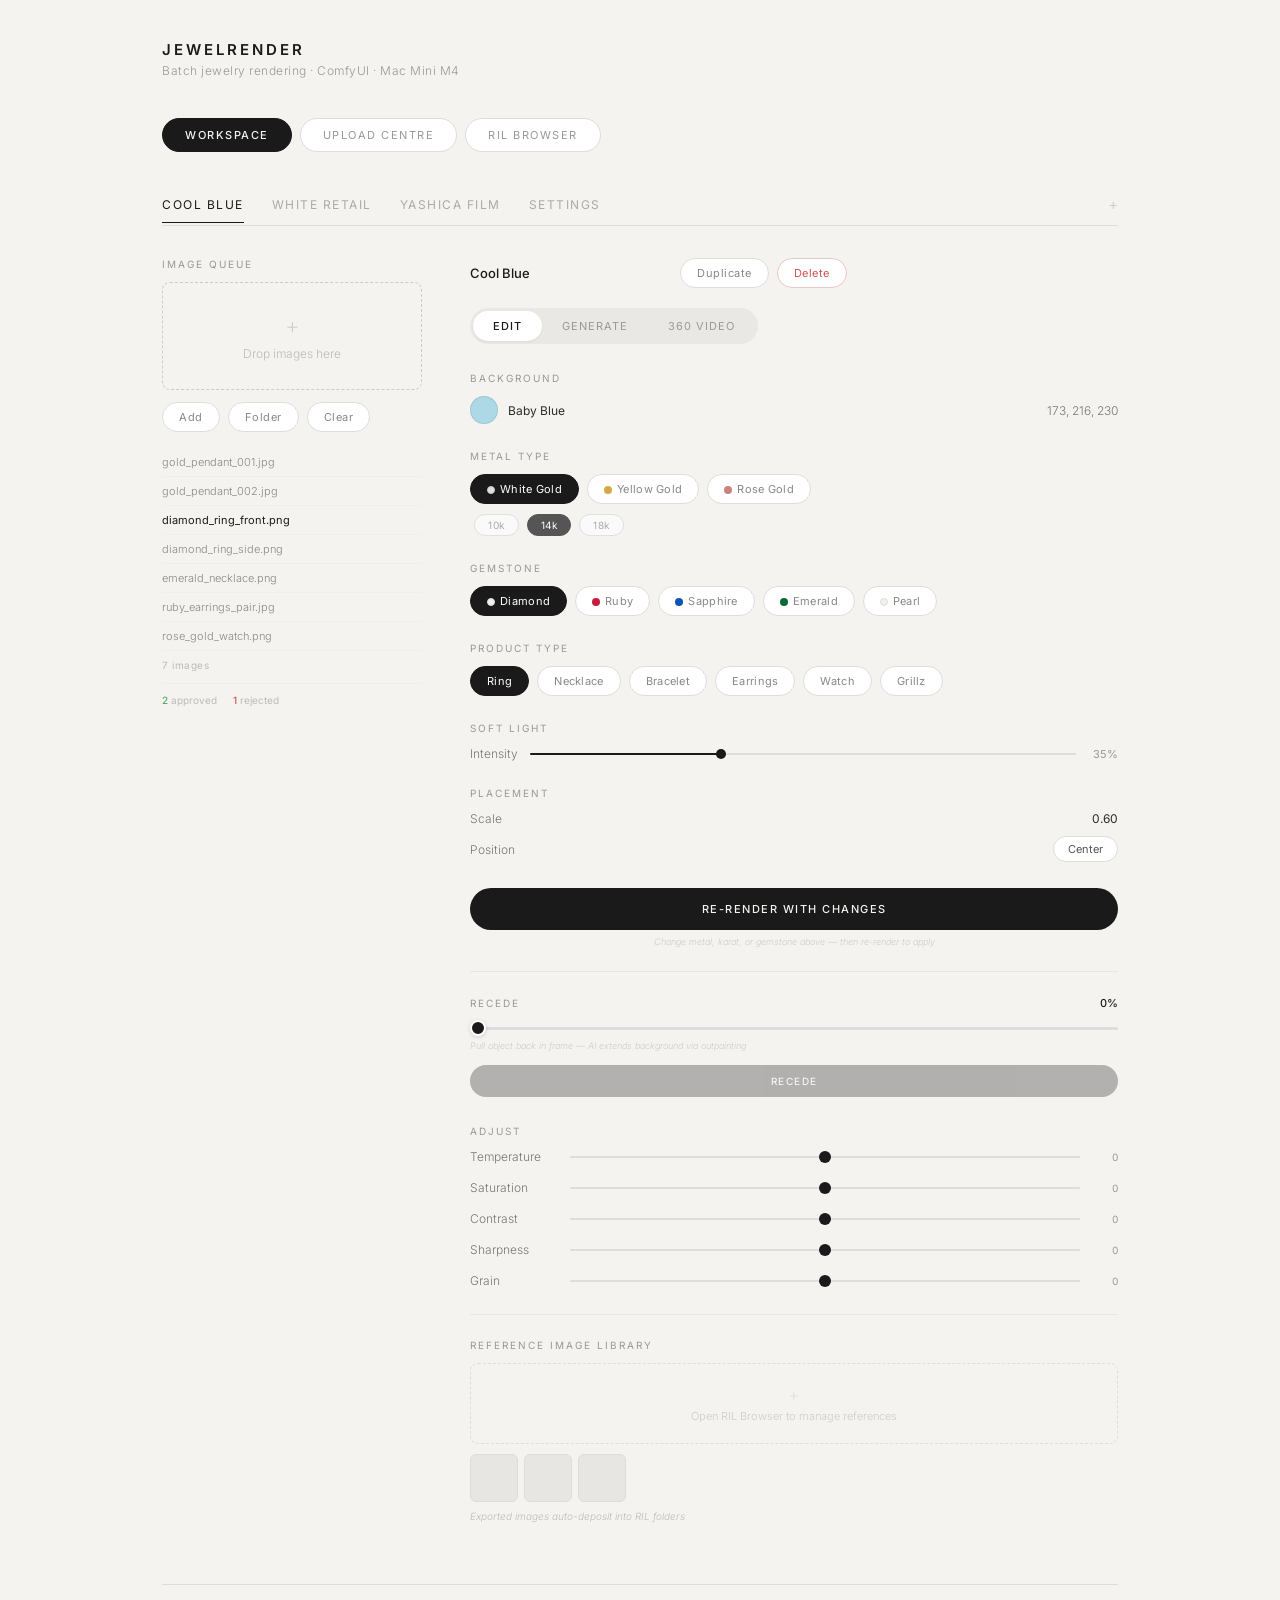
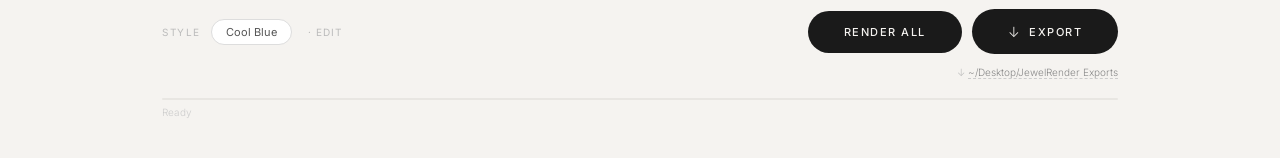
==== commit 8f9e850b: "Implement JewelRender v4 UI and update all docs Complete rebuild of frontend/src/index.html from app" ====
--- a/frontend/src/index.html
+++ b/frontend/src/index.html
@@ -1,121 +1,3762 @@
 <!DOCTYPE html>
-<html lang="en">
-<head>
-    <meta charset="UTF-8">
-    <meta name="viewport" content="width=device-width, initial-scale=1.0">
-    <title>JewelRender</title>
-    <style>
-        * { margin: 0; padding: 0; box-sizing: border-box; }
-        body {
-            font-family: -apple-system, BlinkMacSystemFont, 'Segoe UI', Roboto, sans-serif;
-            background: #0a0a0a;
-            color: #e0e0e0;
-            min-height: 100vh;
-            display: flex;
-            align-items: center;
-            justify-content: center;
-        }
-        .container {
-            text-align: center;
-            padding: 2rem;
-            max-width: 480px;
-        }
-        h1 {
-            font-size: 2rem;
-            font-weight: 300;
-            letter-spacing: 0.1em;
-            margin-bottom: 0.5rem;
-            color: #fff;
-        }
-        .subtitle {
-            color: #888;
-            font-size: 0.9rem;
-            margin-bottom: 2rem;
-        }
-        .status {
-            background: #1a1a1a;
-            border: 1px solid #333;
-            border-radius: 12px;
-            padding: 1.5rem;
-            margin-bottom: 1.5rem;
-        }
-        .status-row {
-            display: flex;
-            justify-content: space-between;
-            align-items: center;
-            padding: 0.5rem 0;
-        }
-        .status-row + .status-row {
-            border-top: 1px solid #222;
-        }
-        .status-label { color: #888; font-size: 0.85rem; }
-        .status-value { font-size: 0.85rem; }
-        .dot {
-            display: inline-block;
-            width: 8px; height: 8px;
-            border-radius: 50%;
-            margin-right: 6px;
-            vertical-align: middle;
-        }
-        .dot.green { background: #22c55e; }
-        .dot.yellow { background: #eab308; }
-        .dot.red { background: #ef4444; }
-        .device-info {
-            color: #666;
-            font-size: 0.75rem;
-            margin-top: 1rem;
-        }
-    </style>
+<!-- saved from url=(0055)file:///Users/raksha/Downloads/JewelRender_FINAL_1.html -->
+<html lang="en"><head><meta http-equiv="Content-Type" content="text/html; charset=UTF-8">
+
+<meta name="viewport" content="width=device-width, initial-scale=1.0">
+<title>JewelRender</title>
+<style>
+  @import url('https://fonts.googleapis.com/css2?family=Inter:wght@300;400;500;600&display=swap');
+
+  * { margin: 0; padding: 0; box-sizing: border-box; }
+
+  body {
+    font-family: 'Inter', -apple-system, sans-serif;
+    background: #f5f3f0;
+    color: #2c2c2c;
+    min-height: 100vh;
+    -webkit-font-smoothing: antialiased;
+  }
+
+  .app {
+    max-width: 1020px;
+    margin: 0 auto;
+    padding: 40px 32px;
+  }
+
+  /* Header */
+  .header-row {
+    display: flex;
+    align-items: flex-end;
+    justify-content: space-between;
+    margin-bottom: 40px;
+  }
+  .logo {
+    font-size: 15px;
+    font-weight: 600;
+    letter-spacing: 3px;
+    text-transform: uppercase;
+    color: #1a1a1a;
+    margin-bottom: 4px;
+  }
+  .tagline {
+    font-size: 12px;
+    color: #999;
+    font-weight: 300;
+    letter-spacing: 0.5px;
+  }
+
+  /* Top Nav */
+  .top-nav {
+    display: flex;
+    gap: 8px;
+    margin-bottom: 32px;
+  }
+  .top-nav-btn {
+    font-size: 11px;
+    letter-spacing: 1.5px;
+    text-transform: uppercase;
+    padding: 9px 22px;
+    border-radius: 22px;
+    border: 1px solid #ddd;
+    background: white;
+    color: #999;
+    cursor: pointer;
+    transition: all 0.2s;
+    font-family: inherit;
+    font-weight: 400;
+  }
+  .top-nav-btn:hover { border-color: #999; color: #666; }
+  .top-nav-btn.active {
+    background: #1a1a1a;
+    color: #f5f3f0;
+    border-color: #1a1a1a;
+    font-weight: 500;
+  }
+
+  .top-nav-view { display: none; }
+  .top-nav-view.active { display: block; }
+
+  /* Preset Tabs */
+  .tabs {
+    display: flex;
+    align-items: center;
+    gap: 0;
+    border-bottom: 1px solid #ddd;
+    margin-bottom: 32px;
+  }
+  .tab {
+    padding: 10px 0;
+    margin-right: 28px;
+    font-size: 12px;
+    font-weight: 400;
+    letter-spacing: 1.5px;
+    text-transform: uppercase;
+    color: #aaa;
+    cursor: pointer;
+    border-bottom: 1.5px solid transparent;
+    transition: all 0.2s;
+    white-space: nowrap;
+  }
+  .tab:hover { color: #666; }
+  .tab.active {
+    color: #1a1a1a;
+    border-bottom-color: #1a1a1a;
+  }
+  .tab-add {
+    padding: 10px 0;
+    margin-left: auto;
+    margin-right: 0;
+    font-size: 16px;
+    font-weight: 300;
+    color: #ccc;
+    cursor: pointer;
+    transition: color 0.2s;
+    border-bottom: 1.5px solid transparent;
+  }
+  .tab-add:hover { color: #888; }
+
+  .tab-content { display: none; }
+  .tab-content.active { display: block; }
+
+  /* Mode Switcher */
+  .mode-bar {
+    display: flex;
+    gap: 0;
+    margin-bottom: 28px;
+    background: #eae8e4;
+    border-radius: 24px;
+    padding: 3px;
+    width: fit-content;
+  }
+  .mode-btn {
+    font-size: 11px;
+    letter-spacing: 1px;
+    text-transform: uppercase;
+    padding: 8px 20px;
+    border-radius: 22px;
+    color: #999;
+    cursor: pointer;
+    transition: all 0.2s;
+    font-weight: 400;
+  }
+  .mode-btn:hover { color: #666; }
+  .mode-btn.active {
+    background: white;
+    color: #1a1a1a;
+    font-weight: 500;
+    box-shadow: 0 1px 3px rgba(0,0,0,0.06);
+  }
+
+  .mode-content { display: none; }
+  .mode-content.active { display: block; }
+
+  /* Layout: two columns */
+  .layout {
+    display: grid;
+    grid-template-columns: 260px 1fr;
+    gap: 48px;
+    align-items: start;
+  }
+
+  /* Left: Image Queue */
+  .queue-label {
+    font-size: 10px;
+    letter-spacing: 2px;
+    text-transform: uppercase;
+    color: #999;
+    margin-bottom: 12px;
+  }
+
+  .drop-zone {
+    border: 1.5px dashed #ccc;
+    border-radius: 8px;
+    padding: 28px 16px;
+    text-align: center;
+    color: #bbb;
+    font-size: 12px;
+    font-weight: 300;
+    margin-bottom: 12px;
+    transition: all 0.2s;
+    cursor: pointer;
+  }
+  .drop-zone:hover {
+    border-color: #999;
+    color: #999;
+  }
+  .drop-zone .plus {
+    display: block;
+    font-size: 24px;
+    font-weight: 200;
+    margin-bottom: 6px;
+    color: #ccc;
+  }
+
+  .queue-actions {
+    display: flex;
+    gap: 8px;
+    margin-bottom: 16px;
+  }
+  .btn-sm {
+    font-size: 11px;
+    letter-spacing: 0.5px;
+    padding: 7px 16px;
+    border: 1px solid #ddd;
+    border-radius: 22px;
+    background: white;
+    color: #888;
+    cursor: pointer;
+    transition: all 0.15s;
+  }
+  .btn-sm:hover { border-color: #999; color: #555; }
+
+  .file-list {
+    list-style: none;
+    max-height: 280px;
+    overflow-y: auto;
+  }
+  .file-list li {
+    display: flex;
+    align-items: center;
+    justify-content: space-between;
+    font-size: 11px;
+    color: #888;
+    padding: 5px 0;
+    border-bottom: 1px solid #eee;
+    font-weight: 300;
+  }
+  .file-list li.active { color: #1a1a1a; font-weight: 400; }
+  .file-list .feedback {
+    display: flex;
+    gap: 4px;
+    opacity: 0;
+    transition: opacity 0.15s;
+  }
+  .file-list li:hover .feedback { opacity: 1; }
+  .fb-btn {
+    width: 18px;
+    height: 18px;
+    border-radius: 50%;
+    border: 1px solid #ddd;
+    background: white;
+    font-size: 10px;
+    line-height: 16px;
+    text-align: center;
+    cursor: pointer;
+    color: #bbb;
+    transition: all 0.15s;
+  }
+  .fb-btn:hover { border-color: #999; color: #555; }
+  .fb-btn.positive:hover { border-color: #7ec88b; color: #5aa76a; background: #f0faf2; }
+  .fb-btn.negative:hover { border-color: #e08080; color: #c55; background: #fdf0f0; }
+  .fb-btn.approved { border-color: #7ec88b; color: #5aa76a; background: #f0faf2; }
+  .fb-btn.rejected { border-color: #e08080; color: #c55; background: #fdf0f0; }
+
+  .file-count {
+    font-size: 10px;
+    color: #bbb;
+    margin-top: 8px;
+    letter-spacing: 0.5px;
+  }
+
+  /* Right: Style Panel */
+  .section {
+    margin-bottom: 26px;
+  }
+  .section-title {
+    font-size: 10px;
+    letter-spacing: 2px;
+    text-transform: uppercase;
+    color: #999;
+    margin-bottom: 12px;
+  }
+
+  .field {
+    display: flex;
+    align-items: center;
+    justify-content: space-between;
+    margin-bottom: 10px;
+  }
+  .field-label {
+    font-size: 12px;
+    color: #777;
+    font-weight: 300;
+  }
+  .field-value {
+    font-size: 12px;
+    color: #2c2c2c;
+    font-weight: 400;
+  }
+
+  .swatch {
+    width: 28px;
+    height: 28px;
+    border-radius: 50%;
+    border: 1.5px solid rgba(0,0,0,0.08);
+    display: inline-block;
+    vertical-align: middle;
+    margin-right: 10px;
+  }
+  .swatch-row {
+    display: flex;
+    align-items: center;
+  }
+
+  /* Toggle Pills (for metals, gemstones, karats) */
+  .toggle-pills {
+    display: flex;
+    flex-wrap: wrap;
+    gap: 8px;
+    margin-bottom: 10px;
+  }
+  .toggle-pill {
+    font-size: 11px;
+    padding: 7px 16px;
+    border-radius: 22px;
+    border: 1px solid #ddd;
+    background: white;
+    color: #888;
+    cursor: pointer;
+    transition: all 0.15s;
+    letter-spacing: 0.3px;
+  }
+  .toggle-pill:hover { border-color: #999; color: #555; }
+  .toggle-pill.active {
+    background: #1a1a1a;
+    color: white;
+    border-color: #1a1a1a;
+  }
+  /* Metal color swatches on pills */
+  .toggle-pill .metal-dot {
+    width: 8px;
+    height: 8px;
+    border-radius: 50%;
+    display: inline-block;
+    margin-right: 5px;
+    vertical-align: middle;
+  }
+  .metal-dot.wg { background: #e0e0e0; border: 1px solid #ccc; }
+  .metal-dot.yg { background: #d4a846; }
+  .metal-dot.rg { background: #c9837a; }
+
+  /* Karat sub-pills */
+  .karat-row {
+    display: flex;
+    gap: 8px;
+    margin-top: 8px;
+    margin-bottom: 14px;
+    padding-left: 4px;
+  }
+  .karat-pill {
+    font-size: 10px;
+    padding: 4px 13px;
+    border-radius: 14px;
+    border: 1px solid #e0e0e0;
+    background: #fafafa;
+    color: #aaa;
+    cursor: pointer;
+    transition: all 0.15s;
+    letter-spacing: 0.5px;
+  }
+  .karat-pill:hover { border-color: #999; color: #666; }
+  .karat-pill.active {
+    background: #555;
+    color: white;
+    border-color: #555;
+  }
+
+  /* Gemstone color dots */
+  .gem-dot {
+    width: 8px;
+    height: 8px;
+    border-radius: 50%;
+    display: inline-block;
+    margin-right: 5px;
+    vertical-align: middle;
+  }
+  .gem-dot.diamond { background: #f0f0f0; border: 1px solid #ddd; }
+  .gem-dot.ruby { background: #c41e3a; }
+  .gem-dot.sapphire-blue { background: #0f52ba; }
+  .gem-dot.sapphire-pink { background: #d473a2; }
+  .gem-dot.sapphire-yellow { background: #e8c840; }
+  .gem-dot.sapphire-white { background: #f5f5f5; border: 1px solid #ddd; }
+  .gem-dot.emerald { background: #046a38; }
+  .gem-dot.pearl { background: #f5f0e8; border: 1px solid #ddd; }
+
+  /* Slider */
+  .slider-row {
+    display: flex;
+    align-items: center;
+    gap: 12px;
+  }
+  .slider-track {
+    flex: 1;
+    height: 2px;
+    background: #ddd;
+    border-radius: 1px;
+    position: relative;
+  }
+  .slider-fill {
+    position: absolute;
+    height: 100%;
+    background: #1a1a1a;
+    border-radius: 1px;
+  }
+  .slider-dot {
+    width: 10px;
+    height: 10px;
+    background: #1a1a1a;
+    border-radius: 50%;
+    position: absolute;
+    top: -4px;
+  }
+  .slider-val {
+    font-size: 11px;
+    color: #999;
+    min-width: 30px;
+    text-align: right;
+  }
+
+  /* Select */
+  .select-pill {
+    font-size: 11px;
+    padding: 5px 14px;
+    border: 1px solid #ddd;
+    border-radius: 20px;
+    background: white;
+    color: #555;
+  }
+
+  /* Checkbox */
+  .check-row {
+    display: flex;
+    align-items: center;
+    gap: 8px;
+    font-size: 12px;
+    color: #555;
+    font-weight: 300;
+  }
+  .check {
+    width: 14px; height: 14px;
+    border-radius: 3px;
+    border: 1.5px solid #ccc;
+    display: flex;
+    align-items: center;
+    justify-content: center;
+    cursor: pointer;
+  }
+  .check.on {
+    background: #1a1a1a;
+    border-color: #1a1a1a;
+  }
+  .check.on::after {
+    content: '';
+    width: 6px; height: 3px;
+    border-left: 1.5px solid white;
+    border-bottom: 1.5px solid white;
+    transform: rotate(-45deg);
+    margin-top: -1px;
+  }
+
+  /* Tags */
+  .tags {
+    display: flex;
+    flex-wrap: wrap;
+    gap: 6px;
+    margin-top: 10px;
+  }
+  .tag {
+    font-size: 10px;
+    padding: 4px 12px;
+    border-radius: 20px;
+    background: #eae8e4;
+    color: #777;
+    letter-spacing: 0.3px;
+  }
+
+  /* Reference gallery */
+  .ref-area {
+    border: 1.5px dashed #ddd;
+    border-radius: 8px;
+    padding: 20px;
+    text-align: center;
+    color: #ccc;
+    font-size: 11px;
+    font-weight: 300;
+    cursor: pointer;
+    transition: all 0.2s;
+  }
+  .ref-area:hover { border-color: #999; color: #999; }
+  .ref-area .icon { font-size: 18px; margin-bottom: 4px; display: block; opacity: 0.4; }
+  .ref-note {
+    font-size: 10px;
+    color: #bbb;
+    margin-top: 8px;
+    font-weight: 300;
+    font-style: italic;
+  }
+  .ref-thumbs {
+    display: flex;
+    gap: 6px;
+    margin-top: 10px;
+    flex-wrap: wrap;
+  }
+  .ref-thumb {
+    width: 48px;
+    height: 48px;
+    border-radius: 6px;
+    background: #e8e6e2;
+    border: 1px solid #ddd;
+    position: relative;
+    overflow: hidden;
+  }
+  .ref-thumb .remove {
+    position: absolute;
+    top: 2px; right: 2px;
+    width: 14px; height: 14px;
+    border-radius: 50%;
+    background: rgba(0,0,0,0.5);
+    color: white;
+    font-size: 8px;
+    line-height: 14px;
+    text-align: center;
+    cursor: pointer;
+    opacity: 0;
+    transition: opacity 0.15s;
+  }
+  .ref-thumb:hover .remove { opacity: 1; }
+
+  /* Multi-angle upload for video */
+  .angle-grid {
+    display: grid;
+    grid-template-columns: repeat(3, 1fr);
+    gap: 10px;
+    margin-bottom: 16px;
+  }
+  .angle-slot {
+    border: 1.5px dashed #ddd;
+    border-radius: 8px;
+    padding: 18px 8px;
+    text-align: center;
+    cursor: pointer;
+    transition: all 0.2s;
+  }
+  .angle-slot:hover { border-color: #999; }
+  .angle-slot .angle-label {
+    font-size: 9px;
+    letter-spacing: 1px;
+    text-transform: uppercase;
+    color: #bbb;
+    margin-top: 4px;
+  }
+  .angle-slot .plus {
+    display: block;
+    font-size: 18px;
+    font-weight: 200;
+    color: #ccc;
+  }
+
+  /* Textarea */
+  .text-area {
+    width: 100%;
+    padding: 10px 14px;
+    border: 1px solid #ddd;
+    border-radius: 8px;
+    background: white;
+    font-size: 11px;
+    color: #555;
+    font-family: inherit;
+    font-weight: 300;
+    resize: none;
+    min-height: 44px;
+  }
+  .text-area::placeholder { color: #bbb; font-style: italic; }
+
+  /* Input */
+  .input {
+    padding: 5px 12px;
+    border: 1px solid #ddd;
+    border-radius: 6px;
+    background: white;
+    font-size: 11px;
+    color: #555;
+    font-family: inherit;
+    width: 100%;
+  }
+
+  /* Connection */
+  .conn-row {
+    display: flex;
+    align-items: center;
+    gap: 8px;
+    margin-top: 10px;
+  }
+  .dot-status {
+    width: 6px; height: 6px;
+    border-radius: 50%;
+    background: #ccc;
+  }
+  .dot-status.on { background: #7ec88b; }
+  .conn-label { font-size: 10px; color: #bbb; }
+
+  /* Divider */
+  .divider {
+    height: 1px;
+    background: #e8e6e2;
+    margin: 24px 0;
+  }
+
+  /* Preset management row */
+  .preset-manage {
+    display: flex;
+    gap: 8px;
+    align-items: center;
+    margin-bottom: 20px;
+  }
+  .preset-name-edit {
+    font-size: 13px;
+    font-weight: 500;
+    color: #1a1a1a;
+    border: none;
+    border-bottom: 1px solid transparent;
+    background: transparent;
+    font-family: inherit;
+    padding: 2px 0;
+    transition: border-color 0.2s;
+  }
+  .preset-name-edit:focus {
+    outline: none;
+    border-bottom-color: #1a1a1a;
+  }
+  .btn-sm.danger { color: #c55; border-color: #e8c8c8; }
+  .btn-sm.danger:hover { color: #a33; border-color: #c55; }
+
+  /* Recede Control */
+  .recede-section {
+    margin-bottom: 28px;
+  }
+  .recede-label-row {
+    display: flex;
+    align-items: center;
+    justify-content: space-between;
+    margin-bottom: 12px;
+  }
+  .recede-title {
+    font-size: 10px;
+    letter-spacing: 2px;
+    text-transform: uppercase;
+    color: #999;
+  }
+  .recede-val {
+    font-size: 11px;
+    color: #1a1a1a;
+    font-weight: 500;
+    font-variant-numeric: tabular-nums;
+    min-width: 36px;
+    text-align: right;
+  }
+  .recede-wrap {
+    position: relative;
+    height: 12px;
+    display: flex;
+    align-items: center;
+  }
+  .recede-slider {
+    width: 100%;
+    -webkit-appearance: none;
+    appearance: none;
+    height: 3px;
+    background: linear-gradient(to right, #ddd 100%, #1a1a1a 100%);
+    border-radius: 2px;
+    outline: none;
+  }
+  .recede-slider::-webkit-slider-thumb {
+    -webkit-appearance: none;
+    width: 16px; height: 16px;
+    border-radius: 50%;
+    background: #1a1a1a;
+    cursor: pointer;
+    border: 2px solid white;
+    box-shadow: 0 1px 4px rgba(0,0,0,0.15);
+  }
+  .recede-hint {
+    font-size: 9px;
+    color: #ccc;
+    margin-top: 6px;
+    font-weight: 300;
+    font-style: italic;
+  }
+  .recede-btn {
+    margin-top: 14px;
+    width: 100%;
+    font-size: 10px;
+    letter-spacing: 1.5px;
+    text-transform: uppercase;
+    padding: 10px 0;
+    background: #1a1a1a;
+    color: #f5f3f0;
+    border: none;
+    border-radius: 20px;
+    cursor: pointer;
+    font-family: inherit;
+    font-weight: 500;
+    transition: all 0.2s;
+    opacity: 0.3;
+    pointer-events: none;
+  }
+  .recede-btn:hover { background: #333; }
+  .recede-btn.ready { opacity: 1; pointer-events: auto; }
+
+  /* Edit Slider Rows */
+  .edit-group { margin-bottom: 24px; }
+  .edit-group-title {
+    font-size: 10px;
+    letter-spacing: 1.5px;
+    text-transform: uppercase;
+    color: #bbb;
+    margin-bottom: 14px;
+  }
+  .edit-slider-row {
+    display: flex;
+    align-items: center;
+    justify-content: space-between;
+    margin-bottom: 16px;
+  }
+  .edit-slider-label {
+    font-size: 12px;
+    color: #777;
+    font-weight: 300;
+    min-width: 90px;
+  }
+  .edit-slider-wrap {
+    flex: 1;
+    margin: 0 10px;
+    position: relative;
+    height: 12px;
+    display: flex;
+    align-items: center;
+  }
+  .edit-slider-center {
+    position: absolute;
+    left: 50%;
+    top: 50%;
+    transform: translate(-50%, -50%);
+    width: 1px;
+    height: 8px;
+    background: #ccc;
+    pointer-events: none;
+    z-index: 1;
+  }
+  .edit-slider {
+    width: 100%;
+    -webkit-appearance: none;
+    appearance: none;
+    height: 2px;
+    background: #ddd;
+    border-radius: 1px;
+    outline: none;
+    position: relative;
+    z-index: 2;
+  }
+  .edit-slider::-webkit-slider-thumb {
+    -webkit-appearance: none;
+    width: 12px; height: 12px;
+    border-radius: 50%;
+    background: #1a1a1a;
+    cursor: pointer;
+    border: none;
+  }
+  .edit-slider-val {
+    font-size: 10px;
+    color: #999;
+    min-width: 28px;
+    text-align: right;
+    font-variant-numeric: tabular-nums;
+  }
+
+  /* Bottom */
+  .bottom {
+    display: flex;
+    align-items: center;
+    justify-content: space-between;
+    margin-top: 36px;
+    padding-top: 24px;
+    border-top: 1px solid #ddd;
+  }
+  .bottom-left {
+    display: flex;
+    align-items: center;
+    gap: 10px;
+  }
+  .active-label {
+    font-size: 10px;
+    letter-spacing: 1.5px;
+    text-transform: uppercase;
+    color: #bbb;
+  }
+  .active-mode {
+    font-size: 10px;
+    letter-spacing: 1px;
+    text-transform: uppercase;
+    color: #bbb;
+    margin-left: 6px;
+  }
+  .render-btn {
+    font-size: 11px;
+    letter-spacing: 1.5px;
+    text-transform: uppercase;
+    padding: 14px 36px;
+    background: #1a1a1a;
+    color: #f5f3f0;
+    border: none;
+    border-radius: 24px;
+    cursor: pointer;
+    font-family: inherit;
+    font-weight: 500;
+    transition: all 0.2s;
+  }
+  .render-btn:hover { background: #333; }
+
+  .export-btn {
+    font-size: 11px;
+    letter-spacing: 1.5px;
+    text-transform: uppercase;
+    padding: 14px 36px;
+    background: #1a1a1a;
+    color: #f5f3f0;
+    border: none;
+    border-radius: 24px;
+    cursor: pointer;
+    font-family: inherit;
+    font-weight: 500;
+    transition: all 0.2s;
+    display: flex;
+    align-items: center;
+    gap: 8px;
+  }
+  .export-btn:hover { background: #333; }
+  .export-btn .export-icon { font-size: 14px; font-weight: 300; }
+  .export-row {
+    display: flex;
+    align-items: center;
+    gap: 12px;
+  }
+  .export-path {
+    font-size: 10px;
+    color: #bbb;
+    font-weight: 300;
+  }
+  .export-path span {
+    color: #888;
+    cursor: pointer;
+    border-bottom: 1px dashed #ccc;
+  }
+  .export-path span:hover { color: #555; }
+
+  .progress-track {
+    width: 100%;
+    height: 2px;
+    background: #e8e6e2;
+    border-radius: 1px;
+    margin-top: 20px;
+    overflow: hidden;
+  }
+  .progress-fill { height: 100%; width: 0%; background: #1a1a1a; border-radius: 1px; }
+  .status {
+    font-size: 10px;
+    color: #ccc;
+    margin-top: 6px;
+    font-weight: 300;
+  }
+
+  .feedback-stats {
+    display: flex;
+    gap: 16px;
+    margin-top: 12px;
+    padding-top: 10px;
+    border-top: 1px solid #eee;
+  }
+  .fb-stat { font-size: 10px; color: #bbb; }
+  .fb-stat span { font-weight: 500; }
+  .fb-stat.pos span { color: #5aa76a; }
+  .fb-stat.neg span { color: #c55; }
+
+  /* ═══ EDITOR OVERLAY ═══ */
+  .editor-overlay {
+    display: none;
+    position: fixed;
+    inset: 0;
+    background: rgba(0,0,0,0.4);
+    z-index: 100;
+    backdrop-filter: blur(4px);
+  }
+  .editor-overlay.open { display: flex; }
+
+  .editor-panel {
+    position: fixed;
+    top: 0; right: 0; bottom: 0;
+    width: 920px;
+    max-width: 100vw;
+    background: #f5f3f0;
+    box-shadow: -8px 0 40px rgba(0,0,0,0.12);
+    display: grid;
+    grid-template-columns: 1fr 340px;
+    z-index: 101;
+    overflow: hidden;
+  }
+
+  .editor-preview {
+    background: #e8e6e2;
+    display: flex;
+    align-items: center;
+    justify-content: center;
+    position: relative;
+    overflow: hidden;
+  }
+  .editor-preview-img {
+    width: 280px;
+    height: 480px;
+    background: #ADD8E6;
+    border-radius: 12px;
+    display: flex;
+    align-items: center;
+    justify-content: center;
+    font-size: 11px;
+    color: rgba(255,255,255,0.6);
+    font-weight: 300;
+    letter-spacing: 1px;
+    box-shadow: 0 8px 32px rgba(0,0,0,0.1);
+  }
+  .editor-filename {
+    position: absolute;
+    bottom: 16px;
+    left: 16px;
+    font-size: 10px;
+    color: #999;
+    font-weight: 300;
+  }
+  .editor-nav {
+    position: absolute;
+    bottom: 16px;
+    right: 16px;
+    display: flex;
+    gap: 6px;
+  }
+  .editor-nav-btn {
+    width: 28px; height: 28px;
+    border-radius: 50%;
+    border: 1px solid rgba(0,0,0,0.1);
+    background: white;
+    font-size: 12px;
+    line-height: 26px;
+    text-align: center;
+    cursor: pointer;
+    color: #888;
+    transition: all 0.15s;
+  }
+  .editor-nav-btn:hover { border-color: #999; color: #333; }
+  .compare-btn {
+    position: absolute;
+    top: 16px; left: 16px;
+    font-size: 9px;
+    letter-spacing: 1px;
+    text-transform: uppercase;
+    padding: 5px 14px;
+    border-radius: 20px;
+    border: 1px solid rgba(0,0,0,0.1);
+    background: white;
+    color: #888;
+    cursor: pointer;
+    transition: all 0.15s;
+  }
+  .compare-btn:hover { border-color: #999; color: #333; }
+  .compare-btn.active { background: #1a1a1a; color: white; border-color: #1a1a1a; }
+
+  /* Brush tool overlay button */
+  .brush-btn {
+    position: absolute;
+    top: 16px; right: 16px;
+    font-size: 9px;
+    letter-spacing: 1px;
+    text-transform: uppercase;
+    padding: 5px 14px;
+    border-radius: 20px;
+    border: 1px solid rgba(0,0,0,0.1);
+    background: white;
+    color: #888;
+    cursor: pointer;
+    transition: all 0.15s;
+    display: flex;
+    align-items: center;
+    gap: 5px;
+  }
+  .brush-btn:hover { border-color: #999; color: #333; }
+  .brush-btn.active { background: #1a1a1a; color: white; border-color: #1a1a1a; }
+  .brush-btn .brush-icon { font-size: 12px; }
+
+  /* Brush size control */
+  .brush-controls {
+    position: absolute;
+    top: 50px; right: 16px;
+    background: white;
+    border-radius: 12px;
+    padding: 14px 16px;
+    box-shadow: 0 4px 20px rgba(0,0,0,0.12);
+    display: none;
+    width: 200px;
+  }
+  .brush-controls.open { display: block; }
+  .brush-controls-title {
+    font-size: 9px;
+    letter-spacing: 1.5px;
+    text-transform: uppercase;
+    color: #999;
+    margin-bottom: 10px;
+  }
+  .brush-size-row {
+    display: flex;
+    align-items: center;
+    gap: 8px;
+    margin-bottom: 12px;
+  }
+  .brush-size-preview {
+    width: 24px; height: 24px;
+    display: flex;
+    align-items: center;
+    justify-content: center;
+  }
+  .brush-size-dot {
+    border-radius: 50%;
+    background: rgba(26,26,26,0.3);
+    border: 1.5px solid #1a1a1a;
+    transition: all 0.15s;
+  }
+  .brush-prompt {
+    width: 100%;
+    padding: 8px 10px;
+    border: 1px solid #ddd;
+    border-radius: 6px;
+    font-size: 10px;
+    font-family: inherit;
+    color: #555;
+    resize: none;
+    min-height: 36px;
+  }
+  .brush-prompt::placeholder { color: #bbb; font-style: italic; }
+  .brush-apply-btn {
+    margin-top: 8px;
+    width: 100%;
+    font-size: 9px;
+    letter-spacing: 1px;
+    text-transform: uppercase;
+    padding: 7px 0;
+    background: #1a1a1a;
+    color: #f5f3f0;
+    border: none;
+    border-radius: 16px;
+    cursor: pointer;
+    font-family: inherit;
+    font-weight: 500;
+  }
+  .brush-apply-btn:hover { background: #333; }
+
+  .editor-sidebar {
+    padding: 32px 28px;
+    overflow-y: auto;
+    border-left: 1px solid #e8e6e2;
+  }
+  .editor-header {
+    display: flex;
+    align-items: center;
+    justify-content: space-between;
+    margin-bottom: 28px;
+    margin-bottom: 24px;
+  }
+  .editor-title {
+    font-size: 10px;
+    letter-spacing: 2px;
+    text-transform: uppercase;
+    color: #999;
+  }
+  .editor-close {
+    width: 24px; height: 24px;
+    border-radius: 50%;
+    border: 1px solid #ddd;
+    background: white;
+    font-size: 12px;
+    line-height: 22px;
+    text-align: center;
+    cursor: pointer;
+    color: #bbb;
+  }
+  .editor-close:hover { border-color: #999; color: #555; }
+
+  .editor-divider {
+    height: 1px;
+    background: #e8e6e2;
+    margin: 20px 0;
+  }
+
+  .editor-actions {
+    display: flex;
+    gap: 8px;
+    margin-top: 20px;
+  }
+  .editor-btn {
+    flex: 1;
+    font-size: 11px;
+    letter-spacing: 1.5px;
+    text-transform: uppercase;
+    padding: 12px 0;
+    border-radius: 22px;
+    text-align: center;
+    cursor: pointer;
+    font-family: inherit;
+    font-weight: 500;
+    transition: all 0.15s;
+    border: none;
+  }
+  .editor-btn.primary { background: #1a1a1a; color: #f5f3f0; }
+  .editor-btn.primary:hover { background: #333; }
+  .editor-btn.secondary { background: white; color: #888; border: 1px solid #ddd; }
+  .editor-btn.secondary:hover { border-color: #999; color: #555; }
+
+  .editor-reset {
+    font-size: 10px;
+    color: #bbb;
+    text-align: center;
+    margin-top: 10px;
+    cursor: pointer;
+    font-weight: 300;
+  }
+  .editor-reset:hover { color: #888; }
+
+  .editor-tool-bar {
+    display: flex;
+    gap: 0;
+    margin-bottom: 24px;
+    border-bottom: 1px solid #e8e6e2;
+  }
+  .editor-tool-tab {
+    padding: 10px 0;
+    margin-right: 24px;
+    font-size: 11px;
+    letter-spacing: 1.5px;
+    text-transform: uppercase;
+    color: #bbb;
+    cursor: pointer;
+    border-bottom: 1.5px solid transparent;
+    transition: all 0.2s;
+  }
+  .editor-tool-tab:hover { color: #888; }
+  .editor-tool-tab.active {
+    color: #1a1a1a;
+    border-bottom-color: #1a1a1a;
+  }
+  .editor-tool-content { display: none; }
+  .editor-tool-content.active { display: block; }
+
+  /* Crop Tool */
+  .crop-preview {
+    width: 100%;
+    aspect-ratio: 9/16;
+    max-height: 180px;
+    background: #e8e6e2;
+    border-radius: 6px;
+    position: relative;
+    margin-bottom: 16px;
+    overflow: hidden;
+    display: flex;
+    align-items: center;
+    justify-content: center;
+  }
+  .crop-frame {
+    border: 1.5px solid rgba(255,255,255,0.8);
+    position: absolute;
+    box-shadow: 0 0 0 1000px rgba(0,0,0,0.35);
+    transition: all 0.3s;
+  }
+  .crop-frame.ratio-free { width: 80%; height: 80%; }
+  .crop-frame.ratio-1-1 { width: 60%; aspect-ratio: 1/1; height: auto; }
+  .crop-frame.ratio-4-5 { width: 58%; aspect-ratio: 4/5; height: auto; }
+  .crop-frame.ratio-9-16 { width: 50%; aspect-ratio: 9/16; height: auto; }
+  .crop-frame.ratio-16-9 { width: 85%; aspect-ratio: 16/9; height: auto; }
+  .crop-grid {
+    position: absolute;
+    inset: 0;
+    display: grid;
+    grid-template-columns: 1fr 1fr 1fr;
+    grid-template-rows: 1fr 1fr 1fr;
+  }
+  .crop-grid > div { border: 0.5px solid rgba(255,255,255,0.25); }
+  .crop-handle {
+    position: absolute;
+    width: 12px; height: 12px;
+    background: white;
+    border-radius: 50%;
+    box-shadow: 0 1px 3px rgba(0,0,0,0.2);
+  }
+  .crop-handle.tl { top: -6px; left: -6px; }
+  .crop-handle.tr { top: -6px; right: -6px; }
+  .crop-handle.bl { bottom: -6px; left: -6px; }
+  .crop-handle.br { bottom: -6px; right: -6px; }
+
+  .ratio-pills {
+    display: flex;
+    flex-wrap: wrap;
+    gap: 6px;
+    margin-bottom: 16px;
+  }
+  .ratio-pill {
+    font-size: 11px;
+    padding: 7px 14px;
+    border-radius: 22px;
+    border: 1px solid #ddd;
+    background: white;
+    color: #888;
+    cursor: pointer;
+    transition: all 0.15s;
+  }
+  .ratio-pill:hover { border-color: #999; color: #555; }
+  .ratio-pill.active { background: #1a1a1a; color: white; border-color: #1a1a1a; }
+
+  .crop-actions {
+    display: flex;
+    gap: 8px;
+    margin-top: 14px;
+  }
+  .crop-action-btn {
+    font-size: 11px;
+    padding: 7px 16px;
+    border-radius: 22px;
+    border: 1px solid #ddd;
+    background: white;
+    color: #888;
+    cursor: pointer;
+    transition: all 0.15s;
+  }
+  .crop-action-btn:hover { border-color: #999; color: #555; }
+
+  /* ═══ UPLOAD CENTRE OVERLAY ═══ */
+  .upload-overlay {
+    display: none;
+    position: fixed;
+    inset: 0;
+    background: rgba(0,0,0,0.4);
+    z-index: 100;
+    backdrop-filter: blur(4px);
+    justify-content: center;
+    align-items: center;
+  }
+  .upload-overlay.open { display: flex; }
+  .upload-panel {
+    width: 700px;
+    max-width: 95vw;
+    max-height: 85vh;
+    background: #f5f3f0;
+    border-radius: 16px;
+    box-shadow: 0 16px 60px rgba(0,0,0,0.18);
+    overflow: hidden;
+    display: flex;
+    flex-direction: column;
+  }
+  .upload-header {
+    display: flex;
+    align-items: center;
+    justify-content: space-between;
+    padding: 20px 24px;
+    border-bottom: 1px solid #e8e6e2;
+  }
+  .upload-title {
+    font-size: 12px;
+    letter-spacing: 2px;
+    text-transform: uppercase;
+    color: #1a1a1a;
+    font-weight: 500;
+  }
+  .upload-body {
+    padding: 24px;
+    overflow-y: auto;
+    flex: 1;
+  }
+  .upload-drop {
+    border: 2px dashed #ccc;
+    border-radius: 12px;
+    padding: 40px;
+    text-align: center;
+    color: #bbb;
+    font-size: 13px;
+    font-weight: 300;
+    margin-bottom: 20px;
+    transition: all 0.2s;
+    cursor: pointer;
+  }
+  .upload-drop:hover { border-color: #999; color: #999; }
+  .upload-drop .plus { display: block; font-size: 32px; font-weight: 200; color: #ccc; margin-bottom: 8px; }
+  .upload-staging {
+    margin-bottom: 20px;
+  }
+  .upload-staging-title {
+    font-size: 10px;
+    letter-spacing: 1.5px;
+    text-transform: uppercase;
+    color: #999;
+    margin-bottom: 10px;
+  }
+  .upload-staging-grid {
+    display: grid;
+    grid-template-columns: repeat(6, 1fr);
+    gap: 8px;
+  }
+  .upload-staging-thumb {
+    aspect-ratio: 1;
+    background: #e8e6e2;
+    border-radius: 6px;
+    border: 1px solid #ddd;
+    display: flex;
+    align-items: center;
+    justify-content: center;
+    font-size: 9px;
+    color: #bbb;
+    cursor: grab;
+  }
+  .upload-folders-title {
+    font-size: 10px;
+    letter-spacing: 1.5px;
+    text-transform: uppercase;
+    color: #999;
+    margin-bottom: 12px;
+    margin-top: 4px;
+  }
+  .upload-folder-group {
+    margin-bottom: 16px;
+  }
+  .upload-folder-group-title {
+    font-size: 9px;
+    letter-spacing: 1.5px;
+    text-transform: uppercase;
+    color: #bbb;
+    margin-bottom: 8px;
+  }
+  .upload-folder-pills {
+    display: flex;
+    flex-wrap: wrap;
+    gap: 6px;
+  }
+  .upload-folder-pill {
+    font-size: 11px;
+    padding: 7px 16px;
+    border-radius: 22px;
+    border: 1.5px dashed #ddd;
+    background: white;
+    color: #999;
+    cursor: pointer;
+    transition: all 0.15s;
+    position: relative;
+  }
+  .upload-folder-pill:hover { border-color: #999; border-style: solid; color: #555; }
+  .upload-folder-pill .folder-count {
+    font-size: 9px;
+    background: #eae8e4;
+    color: #999;
+    padding: 2px 6px;
+    border-radius: 8px;
+    margin-left: 5px;
+  }
+  .upload-footer {
+    padding: 16px 24px;
+    border-top: 1px solid #e8e6e2;
+    display: flex;
+    gap: 8px;
+    justify-content: flex-end;
+  }
+
+  /* ═══ RIL BROWSER OVERLAY ═══ */
+  .ril-overlay {
+    display: none;
+    position: fixed;
+    inset: 0;
+    background: rgba(0,0,0,0.4);
+    z-index: 100;
+    backdrop-filter: blur(4px);
+    justify-content: center;
+    align-items: center;
+  }
+  .ril-overlay.open { display: flex; }
+  .ril-panel {
+    width: 800px;
+    max-width: 95vw;
+    max-height: 85vh;
+    background: #f5f3f0;
+    border-radius: 16px;
+    box-shadow: 0 16px 60px rgba(0,0,0,0.18);
+    overflow: hidden;
+    display: flex;
+    flex-direction: column;
+  }
+  .ril-header {
+    display: flex;
+    align-items: center;
+    justify-content: space-between;
+    padding: 20px 24px;
+    border-bottom: 1px solid #e8e6e2;
+  }
+  .ril-search {
+    flex: 1;
+    margin: 0 16px;
+    padding: 8px 16px;
+    border: 1px solid #ddd;
+    border-radius: 24px;
+    background: white;
+    font-size: 12px;
+    font-family: inherit;
+    color: #555;
+    outline: none;
+  }
+  .ril-search::placeholder { color: #bbb; }
+  .ril-search:focus { border-color: #999; }
+  .ril-type-toggle {
+    display: flex;
+    gap: 0;
+    background: #eae8e4;
+    border-radius: 16px;
+    padding: 2px;
+  }
+  .ril-type-btn {
+    font-size: 9px;
+    letter-spacing: 1px;
+    text-transform: uppercase;
+    padding: 5px 14px;
+    border-radius: 14px;
+    color: #999;
+    cursor: pointer;
+    transition: all 0.15s;
+  }
+  .ril-type-btn.active { background: white; color: #1a1a1a; font-weight: 500; }
+  .ril-body {
+    display: flex;
+    flex: 1;
+    overflow: hidden;
+  }
+  .ril-sidebar {
+    width: 200px;
+    border-right: 1px solid #e8e6e2;
+    padding: 16px;
+    overflow-y: auto;
+  }
+  .ril-folder-group {
+    margin-bottom: 16px;
+  }
+  .ril-folder-group-title {
+    font-size: 9px;
+    letter-spacing: 1.5px;
+    text-transform: uppercase;
+    color: #bbb;
+    margin-bottom: 8px;
+  }
+  .ril-folder-item {
+    font-size: 12px;
+    color: #888;
+    padding: 7px 10px;
+    border-radius: 8px;
+    cursor: pointer;
+    transition: all 0.15s;
+    font-weight: 300;
+    margin-bottom: 3px;
+  }
+  .ril-folder-item:hover { background: #eae8e4; color: #555; }
+  .ril-folder-item.active { background: #1a1a1a; color: white; font-weight: 400; }
+  .ril-folder-item .count {
+    float: right;
+    font-size: 9px;
+    color: #bbb;
+  }
+  .ril-folder-item.active .count { color: rgba(255,255,255,0.5); }
+  .ril-content {
+    flex: 1;
+    padding: 16px;
+    overflow-y: auto;
+  }
+  .ril-grid {
+    display: grid;
+    grid-template-columns: repeat(4, 1fr);
+    gap: 10px;
+  }
+  .ril-thumb {
+    aspect-ratio: 9/16;
+    background: #e8e6e2;
+    border-radius: 8px;
+    border: 1px solid #ddd;
+    display: flex;
+    align-items: center;
+    justify-content: center;
+    font-size: 9px;
+    color: #bbb;
+    cursor: pointer;
+    transition: all 0.15s;
+    position: relative;
+    overflow: hidden;
+  }
+  .ril-thumb:hover { border-color: #999; }
+  .ril-thumb-tags {
+    position: absolute;
+    bottom: 4px;
+    left: 4px;
+    right: 4px;
+    display: flex;
+    flex-wrap: wrap;
+    gap: 2px;
+  }
+  .ril-thumb-tag {
+    font-size: 7px;
+    padding: 1px 5px;
+    background: rgba(0,0,0,0.5);
+    color: white;
+    border-radius: 8px;
+    letter-spacing: 0.3px;
+  }
+  .ril-empty {
+    text-align: center;
+    color: #ccc;
+    font-size: 12px;
+    font-weight: 300;
+    padding: 60px 20px;
+  }
+
+  /* ═══ POST-RENDER SPLIT VIEW ═══ */
+  .post-render {
+    display: none;
+    position: fixed;
+    inset: 0;
+    z-index: 90;
+    background: #f5f3f0;
+  }
+  .post-render.open { display: grid; grid-template-columns: 1fr 380px; }
+
+  .post-render-preview {
+    background: #e8e6e2;
+    display: flex;
+    align-items: center;
+    justify-content: center;
+    position: relative;
+    overflow: hidden;
+  }
+  .post-render-img {
+    width: 340px;
+    height: 580px;
+    background: #ADD8E6;
+    border-radius: 16px;
+    display: flex;
+    align-items: center;
+    justify-content: center;
+    font-size: 12px;
+    color: rgba(255,255,255,0.5);
+    font-weight: 300;
+    letter-spacing: 1px;
+    box-shadow: 0 12px 48px rgba(0,0,0,0.12);
+  }
+  .post-render-nav {
+    position: absolute;
+    bottom: 20px;
+    left: 50%;
+    transform: translateX(-50%);
+    display: flex;
+    gap: 8px;
+    align-items: center;
+  }
+  .post-render-nav-btn {
+    width: 32px; height: 32px;
+    border-radius: 50%;
+    border: 1px solid rgba(0,0,0,0.1);
+    background: white;
+    font-size: 14px;
+    line-height: 30px;
+    text-align: center;
+    cursor: pointer;
+    color: #888;
+    transition: all 0.15s;
+  }
+  .post-render-nav-btn:hover { border-color: #999; color: #333; }
+  .post-render-counter {
+    font-size: 10px;
+    color: #999;
+    letter-spacing: 1px;
+    min-width: 40px;
+    text-align: center;
+  }
+  .post-render-filename {
+    position: absolute;
+    bottom: 20px;
+    left: 20px;
+    font-size: 10px;
+    color: #999;
+    font-weight: 300;
+  }
+  /* Brush button on post-render preview */
+  .post-render-brush {
+    position: absolute;
+    top: 20px; right: 20px;
+    font-size: 9px;
+    letter-spacing: 1px;
+    text-transform: uppercase;
+    padding: 6px 16px;
+    border-radius: 20px;
+    border: 1px solid rgba(0,0,0,0.1);
+    background: white;
+    color: #888;
+    cursor: pointer;
+    display: flex;
+    align-items: center;
+    gap: 5px;
+  }
+  .post-render-brush:hover { border-color: #999; color: #333; }
+  .post-render-brush.active { background: #1a1a1a; color: white; border-color: #1a1a1a; }
+  .post-render-compare {
+    position: absolute;
+    top: 20px; left: 20px;
+    font-size: 9px;
+    letter-spacing: 1px;
+    text-transform: uppercase;
+    padding: 6px 16px;
+    border-radius: 20px;
+    border: 1px solid rgba(0,0,0,0.1);
+    background: white;
+    color: #888;
+    cursor: pointer;
+  }
+  .post-render-compare:hover { border-color: #999; color: #333; }
+
+  .post-render-controls {
+    padding: 28px 24px;
+    overflow-y: auto;
+    border-left: 1px solid #e8e6e2;
+  }
+  .post-render-header {
+    display: flex;
+    align-items: center;
+    justify-content: space-between;
+    margin-bottom: 20px;
+  }
+  .post-render-title {
+    font-size: 13px;
+    font-weight: 500;
+    color: #1a1a1a;
+  }
+  .post-render-close {
+    width: 26px; height: 26px;
+    border-radius: 50%;
+    border: 1px solid #ddd;
+    background: white;
+    font-size: 13px;
+    line-height: 24px;
+    text-align: center;
+    cursor: pointer;
+    color: #bbb;
+  }
+  .post-render-close:hover { border-color: #999; color: #555; }
+  .post-render-divider {
+    height: 1px;
+    background: #e8e6e2;
+    margin: 20px 0;
+  }
+  .post-render-actions {
+    display: flex;
+    gap: 10px;
+    margin-top: 20px;
+  }
+  .post-render-actions .render-btn { flex: 1; text-align: center; }
+  .post-render-actions .export-btn { flex: 1; justify-content: center; }
+
+  /* ═══ ENHANCED POST-RENDER PREVIEW AREA ═══ */
+
+  /* Image wrapper with rounded top corners */
+  .preview-img-wrap {
+    width: 340px;
+    max-height: 68vh;
+    border-radius: 16px 16px 0 0;
+    overflow: hidden;
+    box-shadow: 0 -4px 40px rgba(0,0,0,0.1);
+    position: relative;
+    flex-shrink: 0;
+  }
+
+  /* Amendments area — flush below image */
+  .preview-prompt-area {
+    width: 340px;
+    background: white;
+    border-radius: 0 0 16px 16px;
+    padding: 14px 16px;
+    box-shadow: 0 12px 40px rgba(0,0,0,0.1);
+  }
+  .preview-prompt-label {
+    font-size: 8px;
+    letter-spacing: 1.5px;
+    text-transform: uppercase;
+    color: #bbb;
+    margin-bottom: 8px;
+    font-weight: 500;
+  }
+  .preview-prompt-input {
+    width: 100%;
+    padding: 10px 12px;
+    border: 1px solid #e8e6e2;
+    border-radius: 8px;
+    font-size: 11px;
+    font-family: inherit;
+    color: #555;
+    resize: none;
+    min-height: 44px;
+    background: #fafaf8;
+    line-height: 1.4;
+  }
+  .preview-prompt-input::placeholder { color: #ccc; font-style: italic; font-weight: 300; }
+  .preview-prompt-input:focus { outline: none; border-color: #ccc; background: white; }
+  .preview-prompt-actions {
+    display: flex;
+    align-items: center;
+    justify-content: space-between;
+    margin-top: 8px;
+  }
+  .preview-prompt-hint {
+    font-size: 9px;
+    color: #ccc;
+    font-weight: 300;
+    font-style: italic;
+  }
+  .preview-prompt-apply {
+    font-size: 9px;
+    letter-spacing: 1px;
+    text-transform: uppercase;
+    padding: 7px 18px;
+    background: #1a1a1a;
+    color: #f5f3f0;
+    border: none;
+    border-radius: 16px;
+    cursor: pointer;
+    font-family: inherit;
+    font-weight: 500;
+    transition: all 0.15s;
+  }
+  .preview-prompt-apply:hover { background: #333; }
+
+  /* History bar — top-right of preview */
+  .history-bar {
+    position: absolute;
+    top: 20px;
+    right: 20px;
+    display: flex;
+    align-items: center;
+    gap: 6px;
+    z-index: 10;
+  }
+  .history-nav {
+    display: flex;
+    align-items: center;
+    gap: 4px;
+    background: white;
+    border-radius: 20px;
+    padding: 3px 6px;
+    box-shadow: 0 2px 12px rgba(0,0,0,0.08);
+  }
+  .history-btn {
+    width: 26px; height: 26px;
+    border-radius: 50%;
+    border: none;
+    background: transparent;
+    font-size: 14px;
+    line-height: 26px;
+    text-align: center;
+    cursor: pointer;
+    color: #aaa;
+    transition: all 0.15s;
+    font-family: inherit;
+  }
+  .history-btn:hover { color: #333; background: #f0eeea; }
+  .history-btn.disabled { opacity: 0.25; pointer-events: none; }
+  .history-counter {
+    font-size: 9px;
+    color: #999;
+    letter-spacing: 0.5px;
+    padding: 0 4px;
+    font-variant-numeric: tabular-nums;
+  }
+  .history-label-btn {
+    font-size: 9px;
+    letter-spacing: 1px;
+    text-transform: uppercase;
+    padding: 6px 14px;
+    border-radius: 20px;
+    border: 1px solid rgba(0,0,0,0.1);
+    background: white;
+    color: #888;
+    cursor: pointer;
+    transition: all 0.15s;
+    box-shadow: 0 2px 12px rgba(0,0,0,0.08);
+  }
+  .history-label-btn:hover { border-color: #999; color: #333; }
+
+  /* History panel dropdown */
+  .history-panel {
+    position: absolute;
+    top: 56px;
+    right: 20px;
+    width: 260px;
+    max-height: 60vh;
+    background: white;
+    border-radius: 12px;
+    box-shadow: 0 8px 32px rgba(0,0,0,0.14);
+    overflow: hidden;
+    display: none;
+    flex-direction: column;
+    z-index: 20;
+  }
+  .history-panel.open { display: flex; }
+  .history-panel-header {
+    padding: 12px 16px;
+    border-bottom: 1px solid #eee;
+    display: flex;
+    align-items: center;
+    justify-content: space-between;
+  }
+  .history-panel-title {
+    font-size: 9px;
+    letter-spacing: 1.5px;
+    text-transform: uppercase;
+    color: #999;
+    font-weight: 500;
+  }
+  .history-panel-close {
+    font-size: 12px;
+    color: #ccc;
+    cursor: pointer;
+  }
+  .history-panel-close:hover { color: #888; }
+  .history-stats {
+    padding: 8px 16px;
+    border-bottom: 1px solid #eee;
+    display: flex;
+    gap: 12px;
+    font-size: 9px;
+    color: #bbb;
+  }
+  .history-stats span { font-weight: 500; }
+  .history-stats .exported-count span { color: #5aa76a; }
+  .history-filters {
+    display: flex;
+    gap: 4px;
+    padding: 8px 16px 4px;
+  }
+  .history-filter {
+    font-size: 8px;
+    letter-spacing: 0.5px;
+    text-transform: uppercase;
+    padding: 3px 10px;
+    border-radius: 12px;
+    border: 1px solid #e8e6e2;
+    background: white;
+    color: #bbb;
+    cursor: pointer;
+    transition: all 0.15s;
+  }
+  .history-filter:hover { border-color: #ccc; color: #888; }
+  .history-filter.active { background: #1a1a1a; color: white; border-color: #1a1a1a; }
+  .history-list {
+    overflow-y: auto;
+    padding: 8px;
+    list-style: none;
+  }
+  .history-item {
+    display: flex;
+    align-items: center;
+    gap: 10px;
+    padding: 8px;
+    border-radius: 8px;
+    cursor: pointer;
+    transition: background 0.15s;
+  }
+  .history-item:hover { background: #f8f7f5; }
+  .history-item.active { background: #f0eeea; }
+  .history-thumb-wrap {
+    position: relative;
+    flex-shrink: 0;
+  }
+  .history-thumb {
+    width: 36px;
+    height: 62px;
+    border-radius: 4px;
+    background: #ADD8E6;
+    border: 1px solid #e0e0e0;
+  }
+  .history-item.active .history-thumb { border-color: #1a1a1a; border-width: 2px; }
+  .history-exported-badge {
+    position: absolute;
+    top: -3px; right: -3px;
+    width: 14px; height: 14px;
+    border-radius: 50%;
+    background: #5aa76a;
+    display: flex;
+    align-items: center;
+    justify-content: center;
+    font-size: 8px;
+    color: white;
+    font-weight: 600;
+    box-shadow: 0 1px 3px rgba(0,0,0,0.15);
+  }
+  .history-meta {
+    flex: 1;
+    min-width: 0;
+  }
+  .history-meta-label {
+    font-size: 10px;
+    color: #555;
+    font-weight: 400;
+    white-space: nowrap;
+    overflow: hidden;
+    text-overflow: ellipsis;
+  }
+  .history-meta-time {
+    font-size: 9px;
+    color: #bbb;
+    font-weight: 300;
+    margin-top: 2px;
+  }
+  .history-meta-tag {
+    font-size: 8px;
+    padding: 1px 6px;
+    border-radius: 8px;
+    background: #eae8e4;
+    color: #999;
+    display: inline-block;
+    margin-top: 3px;
+  }
+  .history-meta-tag.exported { background: #e8f5e9; color: #5aa76a; }
+  .history-meta-tag.amendment { background: #fff3e0; color: #d4a846; }
+  .history-meta-tag.rerender { background: #e3f2fd; color: #5588bb; }
+  .history-export-btn {
+    width: 22px; height: 22px;
+    border-radius: 50%;
+    border: 1px solid #ddd;
+    background: white;
+    font-size: 10px;
+    line-height: 20px;
+    text-align: center;
+    cursor: pointer;
+    color: #ccc;
+    transition: all 0.15s;
+    flex-shrink: 0;
+    opacity: 0;
+  }
+  .history-item:hover .history-export-btn { opacity: 1; }
+  .history-export-btn:hover { border-color: #5aa76a; color: #5aa76a; background: #f0faf2; }
+
+  /* Pill buttons — top-left of preview */
+  .preview-tl {
+    position: absolute;
+    top: 20px; left: 20px;
+    display: flex;
+    gap: 6px;
+    z-index: 10;
+  }
+  .pill-btn {
+    font-size: 9px;
+    letter-spacing: 1px;
+    text-transform: uppercase;
+    padding: 6px 16px;
+    border-radius: 20px;
+    border: 1px solid rgba(0,0,0,0.1);
+    background: white;
+    color: #888;
+    cursor: pointer;
+    transition: all 0.15s;
+    display: flex;
+    align-items: center;
+    gap: 5px;
+    box-shadow: 0 2px 12px rgba(0,0,0,0.08);
+  }
+  .pill-btn:hover { border-color: #999; color: #333; }
+  .pill-btn.active { background: #1a1a1a; color: white; border-color: #1a1a1a; }
+
+  /* Brush panel — top-left dropdown */
+  .brush-panel {
+    position: absolute;
+    top: 56px; left: 20px;
+    background: white;
+    border-radius: 12px;
+    padding: 14px 16px;
+    box-shadow: 0 4px 24px rgba(0,0,0,0.12);
+    width: 220px;
+    display: none;
+    z-index: 20;
+  }
+  .brush-panel.open { display: block; }
+  .brush-panel-title {
+    font-size: 9px;
+    letter-spacing: 1.5px;
+    text-transform: uppercase;
+    color: #999;
+    margin-bottom: 10px;
+  }
+  .brush-size-row {
+    display: flex;
+    align-items: center;
+    gap: 8px;
+    margin-bottom: 10px;
+  }
+  .brush-size-row label { font-size: 10px; color: #777; font-weight: 300; min-width: 28px; }
+  .brush-size-row input[type=range] {
+    flex: 1;
+    -webkit-appearance: none;
+    height: 2px;
+    background: #ddd;
+    border-radius: 1px;
+    outline: none;
+  }
+  .brush-size-row input[type=range]::-webkit-slider-thumb {
+    -webkit-appearance: none;
+    width: 12px; height: 12px;
+    border-radius: 50%;
+    background: #1a1a1a;
+    cursor: pointer;
+  }
+  .brush-dot-preview {
+    width: 24px; height: 24px;
+    display: flex;
+    align-items: center;
+    justify-content: center;
+  }
+  .brush-dot {
+    border-radius: 50%;
+    background: rgba(26,26,26,0.25);
+    border: 1.5px solid #1a1a1a;
+    transition: all 0.1s;
+  }
+  .brush-textarea {
+    width: 100%;
+    padding: 8px 10px;
+    border: 1px solid #ddd;
+    border-radius: 6px;
+    font-size: 10px;
+    font-family: inherit;
+    color: #555;
+    resize: none;
+    min-height: 36px;
+  }
+  .brush-textarea::placeholder { color: #bbb; font-style: italic; }
+  .brush-apply {
+    margin-top: 8px;
+    width: 100%;
+    font-size: 9px;
+    letter-spacing: 1px;
+    text-transform: uppercase;
+    padding: 8px 0;
+    background: #1a1a1a;
+    color: #f5f3f0;
+    border: none;
+    border-radius: 16px;
+    cursor: pointer;
+    font-family: inherit;
+    font-weight: 500;
+  }
+  .brush-apply:hover { background: #333; }
+
+  /* Bottom bar — filename + prev/next */
+  .preview-bottom {
+    position: absolute;
+    bottom: 20px;
+    left: 20px;
+    right: 20px;
+    display: flex;
+    align-items: center;
+    justify-content: space-between;
+    z-index: 10;
+  }
+  .preview-filename {
+    font-size: 10px;
+    color: #999;
+    font-weight: 300;
+  }
+  .preview-nav {
+    display: flex;
+    gap: 8px;
+    align-items: center;
+  }
+  .nav-btn {
+    width: 32px; height: 32px;
+    border-radius: 50%;
+    border: 1px solid rgba(0,0,0,0.1);
+    background: white;
+    font-size: 14px;
+    line-height: 30px;
+    text-align: center;
+    cursor: pointer;
+    color: #888;
+    transition: all 0.15s;
+    box-shadow: 0 2px 8px rgba(0,0,0,0.08);
+  }
+  .nav-btn:hover { border-color: #999; color: #333; }
+  .nav-counter {
+    font-size: 10px;
+    color: #999;
+    letter-spacing: 1px;
+    min-width: 40px;
+    text-align: center;
+  }
+</style>
 </head>
 <body>
-    <div class="container">
-        <h1>JewelRender</h1>
-        <p class="subtitle">Batch Jewelry Rendering</p>
-
-        <div class="status">
-            <div class="status-row">
-                <span class="status-label">API Server</span>
-                <span class="status-value" id="api-status">
-                    <span class="dot yellow"></span>Checking...
-                </span>
-            </div>
-            <div class="status-row">
-                <span class="status-label">ComfyUI</span>
-                <span class="status-value" id="comfyui-status">
-                    <span class="dot yellow"></span>Checking...
-                </span>
-            </div>
-        </div>
-
-        <p class="device-info" id="device-info"></p>
+
+<div class="app">
+
+  <!-- Header -->
+  <div class="header-row">
+    <div>
+      <div class="logo">JewelRender</div>
+      <div class="tagline">Batch jewelry rendering · ComfyUI · Mac Mini M4</div>
     </div>
-
-    <script>
-        async function checkHealth() {
-            const apiEl = document.getElementById('api-status');
-            const comfyEl = document.getElementById('comfyui-status');
-            const deviceEl = document.getElementById('device-info');
-
-            deviceEl.textContent = `Connected from ${window.location.hostname} via ${navigator.userAgent.includes('Mac') ? 'macOS' : navigator.platform}`;
-
-            try {
-                const res = await fetch('/api/health');
-                const data = await res.json();
-                apiEl.innerHTML = '<span class="dot green"></span>Connected';
-
-                if (data.comfyui && data.comfyui.connected === true) {
-                    comfyEl.innerHTML = '<span class="dot green"></span>Connected';
-                } else {
-                    comfyEl.innerHTML = '<span class="dot yellow"></span>Not checked yet';
-                }
-            } catch (e) {
-                apiEl.innerHTML = '<span class="dot red"></span>Unreachable';
-                comfyEl.innerHTML = '<span class="dot red"></span>Unknown';
-            }
-        }
-
-        checkHealth();
-        setInterval(checkHealth, 10000);
-    </script>
-</body>
-</html>
+  </div>
+
+  <!-- Top Navigation: Workspace / Upload Centre / RIL Browser -->
+  <div class="top-nav">
+    <div class="top-nav-btn active" onclick="switchTopNav(&#39;workspace&#39;)">Workspace</div>
+    <div class="top-nav-btn" onclick="switchTopNav(&#39;upload&#39;)">Upload Centre</div>
+    <div class="top-nav-btn" onclick="switchTopNav(&#39;ril&#39;)">RIL Browser</div>
+  </div>
+
+  <!-- ═══════════════════════════════════════════ -->
+  <!-- WORKSPACE VIEW -->
+  <!-- ═══════════════════════════════════════════ -->
+  <div class="top-nav-view active" id="view-workspace">
+
+  <!-- Preset Tabs -->
+  <div class="tabs" id="presetTabs">
+    <div class="tab active" onclick="switchPreset(&#39;coolblue&#39;)">Cool Blue</div>
+    <div class="tab" onclick="switchPreset(&#39;whiteretail&#39;)">White Retail</div>
+    <div class="tab" onclick="switchPreset(&#39;yashica&#39;)">Yashica Film</div>
+    <div class="tab" onclick="switchPreset(&#39;settings&#39;)">Settings</div>
+    <div class="tab-add" onclick="addPreset()" title="Add new preset">+</div>
+  </div>
+
+  <!-- Main Layout -->
+  <div class="layout">
+
+    <!-- Left: Queue -->
+    <div>
+      <div class="queue-label">Image Queue</div>
+      <div class="drop-zone">
+        <span class="plus">+</span>
+        Drop images here
+      </div>
+      <div class="queue-actions">
+        <div class="btn-sm">Add</div>
+        <div class="btn-sm">Folder</div>
+        <div class="btn-sm">Clear</div>
+      </div>
+      <ul class="file-list">
+        <li><span style="cursor:pointer" onclick="openEditor(&#39;gold_pendant_001.jpg&#39;)">gold_pendant_001.jpg</span><div class="feedback"><div class="fb-btn positive">+</div><div class="fb-btn negative">−</div></div></li>
+        <li><span style="cursor:pointer" onclick="openEditor(&#39;gold_pendant_002.jpg&#39;)">gold_pendant_002.jpg</span><div class="feedback"><div class="fb-btn positive">+</div><div class="fb-btn negative">−</div></div></li>
+        <li class="active"><span style="cursor:pointer" onclick="openEditor(&#39;diamond_ring_front.png&#39;)">diamond_ring_front.png</span><div class="feedback"><div class="fb-btn positive approved">+</div><div class="fb-btn negative">−</div></div></li>
+        <li><span style="cursor:pointer" onclick="openEditor(&#39;diamond_ring_side.png&#39;)">diamond_ring_side.png</span><div class="feedback"><div class="fb-btn positive">+</div><div class="fb-btn negative">−</div></div></li>
+        <li><span style="cursor:pointer" onclick="openEditor(&#39;emerald_necklace.png&#39;)">emerald_necklace.png</span><div class="feedback"><div class="fb-btn positive">+</div><div class="fb-btn negative rejected">−</div></div></li>
+        <li><span style="cursor:pointer" onclick="openEditor(&#39;ruby_earrings_pair.jpg&#39;)">ruby_earrings_pair.jpg</span><div class="feedback"><div class="fb-btn positive approved">+</div><div class="fb-btn negative">−</div></div></li>
+        <li><span style="cursor:pointer" onclick="openEditor(&#39;rose_gold_watch.png&#39;)">rose_gold_watch.png</span><div class="feedback"><div class="fb-btn positive">+</div><div class="fb-btn negative">−</div></div></li>
+      </ul>
+      <div class="file-count">7 images</div>
+      <div class="feedback-stats">
+        <div class="fb-stat pos"><span>2</span> approved</div>
+        <div class="fb-stat neg"><span>1</span> rejected</div>
+      </div>
+    </div>
+
+    <!-- Right: Content -->
+    <div>
+
+      <!-- ═══ COOL BLUE ═══ -->
+      <div class="tab-content active" id="tab-coolblue">
+
+        <div class="preset-manage">
+          <input class="preset-name-edit" value="Cool Blue">
+          <div class="btn-sm">Duplicate</div>
+          <div class="btn-sm danger">Delete</div>
+        </div>
+
+        <!-- Mode Switcher -->
+        <div class="mode-bar" data-preset="coolblue">
+          <div class="mode-btn active" onclick="switchMode(&#39;coolblue&#39;,&#39;edit&#39;)">Edit</div>
+          <div class="mode-btn" onclick="switchMode(&#39;coolblue&#39;,&#39;generate&#39;)">Generate</div>
+          <div class="mode-btn" onclick="switchMode(&#39;coolblue&#39;,&#39;video&#39;)">360 Video</div>
+        </div>
+
+        <!-- EDIT MODE -->
+        <div class="mode-content active" id="coolblue-edit">
+          <div class="section">
+            <div class="section-title">Background</div>
+            <div class="field">
+              <div class="swatch-row">
+                <div class="swatch" style="background:#ADD8E6;"></div>
+                <span class="field-value">Baby Blue</span>
+              </div>
+              <span class="field-label">173, 216, 230</span>
+            </div>
+          </div>
+
+          <!-- NEW: Metal Type -->
+          <div class="section">
+            <div class="section-title">Metal Type</div>
+            <div class="toggle-pills" id="metalPills">
+              <div class="toggle-pill active" onclick="selectMetal(this,&#39;wg&#39;)"><span class="metal-dot wg"></span>White Gold</div>
+              <div class="toggle-pill" onclick="selectMetal(this,&#39;yg&#39;)"><span class="metal-dot yg"></span>Yellow Gold</div>
+              <div class="toggle-pill" onclick="selectMetal(this,&#39;rg&#39;)"><span class="metal-dot rg"></span>Rose Gold</div>
+            </div>
+            <div class="karat-row" id="karatRow">
+              <div class="karat-pill" onclick="selectKarat(this)">10k</div>
+              <div class="karat-pill active" onclick="selectKarat(this)">14k</div>
+              <div class="karat-pill" onclick="selectKarat(this)">18k</div>
+            </div>
+          </div>
+
+          <!-- NEW: Gemstone -->
+          <div class="section">
+            <div class="section-title">Gemstone</div>
+            <div class="toggle-pills" id="gemPills">
+              <div class="toggle-pill active" onclick="selectGem(this)"><span class="gem-dot diamond"></span>Diamond</div>
+              <div class="toggle-pill" onclick="selectGem(this)"><span class="gem-dot ruby"></span>Ruby</div>
+              <div class="toggle-pill" onclick="selectGem(this)"><span class="gem-dot sapphire-blue"></span>Sapphire</div>
+              <div class="toggle-pill" onclick="selectGem(this)"><span class="gem-dot emerald"></span>Emerald</div>
+              <div class="toggle-pill" onclick="selectGem(this)"><span class="gem-dot pearl"></span>Pearl</div>
+            </div>
+            <!-- Sapphire sub-colors (shown when sapphire selected) -->
+            <div class="karat-row" id="sapphireColors" style="display:none;">
+              <div class="karat-pill active" onclick="selectKarat(this)">Blue</div>
+              <div class="karat-pill" onclick="selectKarat(this)">Pink</div>
+              <div class="karat-pill" onclick="selectKarat(this)">Yellow</div>
+              <div class="karat-pill" onclick="selectKarat(this)">White</div>
+            </div>
+          </div>
+
+          <!-- NEW: Product Type -->
+          <div class="section">
+            <div class="section-title">Product Type</div>
+            <div class="toggle-pills">
+              <div class="toggle-pill active" onclick="selectPill(this)">Ring</div>
+              <div class="toggle-pill" onclick="selectPill(this)">Necklace</div>
+              <div class="toggle-pill" onclick="selectPill(this)">Bracelet</div>
+              <div class="toggle-pill" onclick="selectPill(this)">Earrings</div>
+              <div class="toggle-pill" onclick="selectPill(this)">Watch</div>
+              <div class="toggle-pill" onclick="selectPill(this)">Grillz</div>
+            </div>
+          </div>
+
+          <div class="section">
+            <div class="section-title">Soft Light</div>
+            <div class="slider-row">
+              <span class="field-label">Intensity</span>
+              <div class="slider-track">
+                <div class="slider-fill" style="width:35%"></div>
+                <div class="slider-dot" style="left:calc(35% - 5px)"></div>
+              </div>
+              <span class="slider-val">35%</span>
+            </div>
+          </div>
+
+          <div class="section">
+            <div class="section-title">Placement</div>
+            <div class="field">
+              <span class="field-label">Scale</span>
+              <span class="field-value">0.60</span>
+            </div>
+            <div class="field">
+              <span class="field-label">Position</span>
+              <span class="select-pill">Center</span>
+            </div>
+          </div>
+
+          <!-- Re-render button -->
+          <button class="render-btn" style="width:100%;text-align:center;" onclick="reRenderWithChanges()">Re-render with Changes</button>
+          <div style="font-size:9px;color:#ccc;margin-top:6px;font-weight:300;font-style:italic;text-align:center;">Change metal, karat, or gemstone above — then re-render to apply</div>
+        </div>
+        <div class="mode-content" id="coolblue-generate">
+          <div class="section">
+            <div class="section-title">Prompt</div>
+            <textarea class="text-area" placeholder="e.g., invisible setting white gold diamond ring on soft baby blue background, product photography, soft diffused light..." style="min-height:72px;"></textarea>
+            <div class="ref-note">Words map to RIL folders — type material, gemstone, product type, or setting style</div>
+          </div>
+
+          <div class="section">
+            <div class="section-title">Reference Image (optional)</div>
+            <div class="ref-area">
+              <span class="icon">+</span>
+              Upload a reference to guide generation
+            </div>
+          </div>
+
+          <div class="section">
+            <div class="section-title">Background</div>
+            <div class="field">
+              <div class="swatch-row">
+                <div class="swatch" style="background:#ADD8E6;"></div>
+                <span class="field-value">Baby Blue</span>
+              </div>
+              <span class="field-label">173, 216, 230</span>
+            </div>
+          </div>
+
+          <!-- Metal & Gemstone in Generate too -->
+          <div class="section">
+            <div class="section-title">Metal Type</div>
+            <div class="toggle-pills">
+              <div class="toggle-pill active" onclick="selectPill(this)"><span class="metal-dot wg"></span>White Gold</div>
+              <div class="toggle-pill" onclick="selectPill(this)"><span class="metal-dot yg"></span>Yellow Gold</div>
+              <div class="toggle-pill" onclick="selectPill(this)"><span class="metal-dot rg"></span>Rose Gold</div>
+            </div>
+            <div class="karat-row">
+              <div class="karat-pill" onclick="selectKarat(this)">10k</div>
+              <div class="karat-pill active" onclick="selectKarat(this)">14k</div>
+              <div class="karat-pill" onclick="selectKarat(this)">18k</div>
+            </div>
+          </div>
+
+          <div class="section">
+            <div class="section-title">Gemstone</div>
+            <div class="toggle-pills">
+              <div class="toggle-pill active" onclick="selectPill(this)"><span class="gem-dot diamond"></span>Diamond</div>
+              <div class="toggle-pill" onclick="selectPill(this)"><span class="gem-dot ruby"></span>Ruby</div>
+              <div class="toggle-pill" onclick="selectPill(this)"><span class="gem-dot sapphire-blue"></span>Sapphire</div>
+              <div class="toggle-pill" onclick="selectPill(this)"><span class="gem-dot emerald"></span>Emerald</div>
+              <div class="toggle-pill" onclick="selectPill(this)"><span class="gem-dot pearl"></span>Pearl</div>
+            </div>
+          </div>
+
+          <div class="section">
+            <div class="section-title">Generation Settings</div>
+            <div class="field"><span class="field-label">Steps</span><span class="field-value">30</span></div>
+            <div class="field"><span class="field-label">CFG Scale</span><span class="field-value">7.0</span></div>
+            <div class="field"><span class="field-label">Denoise</span><span class="field-value">1.00</span></div>
+          </div>
+        </div>
+
+        <!-- 360 VIDEO MODE -->
+        <div class="mode-content" id="coolblue-video">
+          <div class="section">
+            <div class="section-title">Generate Views from Approved Image</div>
+            <div class="ref-area" style="margin-bottom:12px;">
+              <span class="icon">+</span>
+              Drop an approved image to generate views
+            </div>
+            <div class="ref-note">AI generates anatomically identical side, top, and lower views</div>
+          </div>
+
+          <div class="section">
+            <div class="section-title">Key Angles</div>
+            <div class="angle-grid">
+              <div class="angle-slot"><span class="plus">+</span><div class="angle-label">Front</div></div>
+              <div class="angle-slot"><span class="plus">+</span><div class="angle-label">Side</div></div>
+              <div class="angle-slot"><span class="plus">+</span><div class="angle-label">3/4 View</div></div>
+              <div class="angle-slot"><span class="plus">+</span><div class="angle-label">Top</div></div>
+              <div class="angle-slot"><span class="plus">+</span><div class="angle-label">Lower</div></div>
+            </div>
+            <div style="font-size:10px;color:#bbb;font-style:italic;font-weight:300;">
+              AI fills in all frames between key angles for smooth rotation
+            </div>
+          </div>
+
+          <div class="section">
+            <div class="section-title">Video Settings</div>
+            <div class="field"><span class="field-label">Duration</span><span class="field-value">3s</span></div>
+            <div class="field"><span class="field-label">FPS</span><span class="field-value">24</span></div>
+            <div class="field"><span class="field-label">Loop</span><span class="select-pill">Seamless</span></div>
+            <div class="field"><span class="field-label">Model</span><span class="select-pill">SV3D_p</span></div>
+          </div>
+
+          <!-- Video Export Aspect Ratio -->
+          <div class="section">
+            <div class="section-title">Export Aspect Ratio</div>
+            <div class="toggle-pills">
+              <div class="toggle-pill active" onclick="selectPill(this)">9:16 Story</div>
+              <div class="toggle-pill" onclick="selectPill(this)">1:1 Square</div>
+              <div class="toggle-pill" onclick="selectPill(this)">4:5 Post</div>
+            </div>
+          </div>
+
+          <!-- Video Recede -->
+          <div class="recede-section">
+            <div class="recede-label-row">
+              <span class="recede-title">Video Recede</span>
+              <span class="recede-val">0%</span>
+            </div>
+            <div class="recede-wrap">
+              <input type="range" class="recede-slider" min="0" max="50" value="0" oninput="updateRecede(this)">
+            </div>
+            <div class="recede-hint">Pull object back in frame — AI regenerates all video frames</div>
+            <button class="recede-btn" onclick="executeRecede(this)">Recede</button>
+          </div>
+
+          <div class="section">
+            <div class="section-title">Background</div>
+            <div class="field">
+              <div class="swatch-row">
+                <div class="swatch" style="background:#ADD8E6;"></div>
+                <span class="field-value">Baby Blue</span>
+              </div>
+              <span class="field-label">173, 216, 230</span>
+            </div>
+          </div>
+        </div>
+
+        <div class="divider"></div>
+
+        <!-- Recede (still images) -->
+        <div class="recede-section">
+          <div class="recede-label-row">
+            <span class="recede-title">Recede</span>
+            <span class="recede-val">0%</span>
+          </div>
+          <div class="recede-wrap">
+            <input type="range" class="recede-slider" min="0" max="50" value="0" oninput="updateRecede(this)">
+          </div>
+          <div class="recede-hint">Pull object back in frame — AI extends background via outpainting</div>
+          <button class="recede-btn" onclick="executeRecede(this)">Recede</button>
+        </div>
+
+        <!-- Per-preset Adjust -->
+        <div class="section">
+          <div class="section-title">Adjust</div>
+          <div class="edit-slider-row">
+            <span class="edit-slider-label">Temperature</span>
+            <div class="edit-slider-wrap"><div class="edit-slider-center"></div><input type="range" class="edit-slider" min="-100" max="100" value="0" oninput="updateVal(this)"></div>
+            <span class="edit-slider-val">0</span>
+          </div>
+          <div class="edit-slider-row">
+            <span class="edit-slider-label">Saturation</span>
+            <div class="edit-slider-wrap"><div class="edit-slider-center"></div><input type="range" class="edit-slider" min="-100" max="100" value="0" oninput="updateVal(this)"></div>
+            <span class="edit-slider-val">0</span>
+          </div>
+          <div class="edit-slider-row">
+            <span class="edit-slider-label">Contrast</span>
+            <div class="edit-slider-wrap"><div class="edit-slider-center"></div><input type="range" class="edit-slider" min="-100" max="100" value="0" oninput="updateVal(this)"></div>
+            <span class="edit-slider-val">0</span>
+          </div>
+          <div class="edit-slider-row">
+            <span class="edit-slider-label">Sharpness</span>
+            <div class="edit-slider-wrap"><div class="edit-slider-center"></div><input type="range" class="edit-slider" min="-100" max="100" value="0" oninput="updateVal(this)"></div>
+            <span class="edit-slider-val">0</span>
+          </div>
+          <div class="edit-slider-row">
+            <span class="edit-slider-label">Grain</span>
+            <div class="edit-slider-wrap"><div class="edit-slider-center"></div><input type="range" class="edit-slider" min="-100" max="100" value="0" oninput="updateVal(this)"></div>
+            <span class="edit-slider-val">0</span>
+          </div>
+        </div>
+
+        <div class="divider"></div>
+
+        <!-- Reference Image Library -->
+        <div class="section">
+          <div class="section-title">Reference Image Library</div>
+          <div class="ref-area" onclick="switchTopNav(&#39;ril&#39;)">
+            <span class="icon">+</span>
+            Open RIL Browser to manage references
+          </div>
+          <div class="ref-thumbs">
+            <div class="ref-thumb"><div class="remove">×</div></div>
+            <div class="ref-thumb"><div class="remove">×</div></div>
+            <div class="ref-thumb"><div class="remove">×</div></div>
+          </div>
+          <div class="ref-note">Exported images auto-deposit into RIL folders</div>
+        </div>
+      </div>
+
+      <!-- ═══ WHITE RETAIL ═══ -->
+      <div class="tab-content" id="tab-whiteretail">
+        <div class="preset-manage">
+          <input class="preset-name-edit" value="White Retail">
+          <div class="btn-sm">Duplicate</div>
+          <div class="btn-sm danger">Delete</div>
+        </div>
+        <div class="mode-bar" data-preset="whiteretail">
+          <div class="mode-btn active" onclick="switchMode(&#39;whiteretail&#39;,&#39;edit&#39;)">Edit</div>
+          <div class="mode-btn" onclick="switchMode(&#39;whiteretail&#39;,&#39;generate&#39;)">Generate</div>
+          <div class="mode-btn" onclick="switchMode(&#39;whiteretail&#39;,&#39;video&#39;)">360 Video</div>
+        </div>
+        <div class="mode-content active" id="whiteretail-edit">
+          <div class="section">
+            <div class="section-title">Background</div>
+            <div class="field">
+              <div class="swatch-row">
+                <div class="swatch" style="background:#fff;border-color:rgba(0,0,0,0.12);"></div>
+                <span class="field-value">Pure White</span>
+              </div>
+              <span class="field-label">255, 255, 255</span>
+            </div>
+          </div>
+          <div class="section">
+            <div class="section-title">Metal Type</div>
+            <div class="toggle-pills">
+              <div class="toggle-pill active" onclick="selectPill(this)"><span class="metal-dot wg"></span>White Gold</div>
+              <div class="toggle-pill" onclick="selectPill(this)"><span class="metal-dot yg"></span>Yellow Gold</div>
+              <div class="toggle-pill" onclick="selectPill(this)"><span class="metal-dot rg"></span>Rose Gold</div>
+            </div>
+            <div class="karat-row">
+              <div class="karat-pill" onclick="selectKarat(this)">10k</div>
+              <div class="karat-pill active" onclick="selectKarat(this)">14k</div>
+              <div class="karat-pill" onclick="selectKarat(this)">18k</div>
+            </div>
+          </div>
+          <div class="section">
+            <div class="section-title">Gemstone</div>
+            <div class="toggle-pills">
+              <div class="toggle-pill active" onclick="selectPill(this)"><span class="gem-dot diamond"></span>Diamond</div>
+              <div class="toggle-pill" onclick="selectPill(this)"><span class="gem-dot ruby"></span>Ruby</div>
+              <div class="toggle-pill" onclick="selectPill(this)"><span class="gem-dot sapphire-blue"></span>Sapphire</div>
+              <div class="toggle-pill" onclick="selectPill(this)"><span class="gem-dot emerald"></span>Emerald</div>
+              <div class="toggle-pill" onclick="selectPill(this)"><span class="gem-dot pearl"></span>Pearl</div>
+            </div>
+          </div>
+          <div class="section">
+            <div class="section-title">Product Type</div>
+            <div class="toggle-pills">
+              <div class="toggle-pill active" onclick="selectPill(this)">Ring</div>
+              <div class="toggle-pill" onclick="selectPill(this)">Necklace</div>
+              <div class="toggle-pill" onclick="selectPill(this)">Bracelet</div>
+              <div class="toggle-pill" onclick="selectPill(this)">Earrings</div>
+              <div class="toggle-pill" onclick="selectPill(this)">Watch</div>
+              <div class="toggle-pill" onclick="selectPill(this)">Grillz</div>
+            </div>
+          </div>
+          <div class="section">
+            <div class="section-title">Placement</div>
+            <div class="field"><span class="field-label">Scale</span><span class="field-value">0.60</span></div>
+            <div class="field"><span class="field-label">Position</span><span class="select-pill">Center</span></div>
+          </div>
+
+          <!-- Re-render button -->
+          <button class="render-btn" style="width:100%;text-align:center;" onclick="reRenderWithChanges()">Re-render with Changes</button>
+          <div style="font-size:9px;color:#ccc;margin-top:6px;font-weight:300;font-style:italic;text-align:center;">Change metal, karat, or gemstone above — then re-render to apply</div>
+        </div>
+        <div class="mode-content" id="whiteretail-generate">
+          <div class="section">
+            <div class="section-title">Prompt</div>
+            <textarea class="text-area" placeholder="e.g., jewelry product on pure white background, clean retail photography..." style="min-height:64px;"></textarea>
+          </div>
+          <div class="section">
+            <div class="section-title">Generation Settings</div>
+            <div class="field"><span class="field-label">Steps</span><span class="field-value">30</span></div>
+            <div class="field"><span class="field-label">CFG Scale</span><span class="field-value">7.0</span></div>
+          </div>
+        </div>
+        <div class="mode-content" id="whiteretail-video">
+          <div class="section">
+            <div class="section-title">Key Angles</div>
+            <div class="angle-grid">
+              <div class="angle-slot"><span class="plus">+</span><div class="angle-label">Front</div></div>
+              <div class="angle-slot"><span class="plus">+</span><div class="angle-label">Side</div></div>
+              <div class="angle-slot"><span class="plus">+</span><div class="angle-label">3/4 View</div></div>
+            </div>
+          </div>
+          <div class="section">
+            <div class="section-title">Export Aspect Ratio</div>
+            <div class="toggle-pills">
+              <div class="toggle-pill active" onclick="selectPill(this)">9:16 Story</div>
+              <div class="toggle-pill" onclick="selectPill(this)">1:1 Square</div>
+              <div class="toggle-pill" onclick="selectPill(this)">4:5 Post</div>
+            </div>
+          </div>
+        </div>
+
+        <div class="divider"></div>
+        <div class="recede-section">
+          <div class="recede-label-row"><span class="recede-title">Recede</span><span class="recede-val">0%</span></div>
+          <div class="recede-wrap"><input type="range" class="recede-slider" min="0" max="50" value="0" oninput="updateRecede(this)"></div>
+          <div class="recede-hint">Pull object back in frame — AI extends background</div>
+          <button class="recede-btn" onclick="executeRecede(this)">Recede</button>
+        </div>
+        <div class="section">
+          <div class="section-title">Adjust</div>
+          <div class="edit-slider-row"><span class="edit-slider-label">Temperature</span><div class="edit-slider-wrap"><div class="edit-slider-center"></div><input type="range" class="edit-slider" min="-100" max="100" value="0" oninput="updateVal(this)"></div><span class="edit-slider-val">0</span></div>
+          <div class="edit-slider-row"><span class="edit-slider-label">Saturation</span><div class="edit-slider-wrap"><div class="edit-slider-center"></div><input type="range" class="edit-slider" min="-100" max="100" value="0" oninput="updateVal(this)"></div><span class="edit-slider-val">0</span></div>
+          <div class="edit-slider-row"><span class="edit-slider-label">Contrast</span><div class="edit-slider-wrap"><div class="edit-slider-center"></div><input type="range" class="edit-slider" min="-100" max="100" value="0" oninput="updateVal(this)"></div><span class="edit-slider-val">0</span></div>
+          <div class="edit-slider-row"><span class="edit-slider-label">Sharpness</span><div class="edit-slider-wrap"><div class="edit-slider-center"></div><input type="range" class="edit-slider" min="-100" max="100" value="0" oninput="updateVal(this)"></div><span class="edit-slider-val">0</span></div>
+          <div class="edit-slider-row"><span class="edit-slider-label">Grain</span><div class="edit-slider-wrap"><div class="edit-slider-center"></div><input type="range" class="edit-slider" min="-100" max="100" value="0" oninput="updateVal(this)"></div><span class="edit-slider-val">0</span></div>
+        </div>
+        <div class="divider"></div>
+        <div class="section">
+          <div class="section-title">Reference Image Library</div>
+          <div class="ref-area" onclick="switchTopNav(&#39;ril&#39;)"><span class="icon">+</span>Open RIL Browser</div>
+          <div class="ref-note">Specs designated by retail partners</div>
+        </div>
+      </div>
+
+      <!-- ═══ YASHICA FILM ═══ -->
+      <div class="tab-content" id="tab-yashica">
+        <div class="preset-manage">
+          <input class="preset-name-edit" value="Yashica Film">
+          <div class="btn-sm">Duplicate</div>
+          <div class="btn-sm danger">Delete</div>
+        </div>
+        <div class="mode-bar" data-preset="yashica">
+          <div class="mode-btn" onclick="switchMode(&#39;yashica&#39;,&#39;edit&#39;)">Edit</div>
+          <div class="mode-btn active" onclick="switchMode(&#39;yashica&#39;,&#39;generate&#39;)">Generate</div>
+          <div class="mode-btn" onclick="switchMode(&#39;yashica&#39;,&#39;video&#39;)">360 Video</div>
+        </div>
+        <div class="mode-content" id="yashica-edit">
+          <div class="section">
+            <div class="section-title">Film Processing</div>
+            <div class="check-row"><div class="check on"></div>Film post-processing enabled</div>
+            <div class="tags">
+              <span class="tag">warm tones</span><span class="tag">lifted blacks</span><span class="tag">subtle grain</span>
+              <span class="tag">soft vignette</span><span class="tag">halation</span><span class="tag">zeiss character</span>
+            </div>
+          </div>
+        </div>
+        <div class="mode-content active" id="yashica-generate">
+          <div class="section">
+            <div class="section-title">Prompt / Style Notes</div>
+            <textarea class="text-area" placeholder="e.g., outdoor natural light, studio backdrop, elegant pose..." style="min-height:64px;"></textarea>
+          </div>
+          <div class="section">
+            <div class="section-title">Yashica T4 · Carl Zeiss T*</div>
+            <div class="check-row"><div class="check on"></div>Film post-processing enabled</div>
+            <div class="tags">
+              <span class="tag">warm tones</span><span class="tag">lifted blacks</span><span class="tag">subtle grain</span>
+              <span class="tag">soft vignette</span><span class="tag">halation</span><span class="tag">zeiss character</span>
+            </div>
+          </div>
+        </div>
+        <div class="mode-content" id="yashica-video">
+          <div class="section">
+            <div class="section-title">Key Angles</div>
+            <div class="angle-grid">
+              <div class="angle-slot"><span class="plus">+</span><div class="angle-label">Front</div></div>
+              <div class="angle-slot"><span class="plus">+</span><div class="angle-label">Side</div></div>
+              <div class="angle-slot"><span class="plus">+</span><div class="angle-label">3/4 View</div></div>
+            </div>
+          </div>
+        </div>
+        <div class="divider"></div>
+        <div class="recede-section">
+          <div class="recede-label-row"><span class="recede-title">Recede</span><span class="recede-val">0%</span></div>
+          <div class="recede-wrap"><input type="range" class="recede-slider" min="0" max="50" value="0" oninput="updateRecede(this)"></div>
+          <div class="recede-hint">Pull object back in frame</div>
+          <button class="recede-btn" onclick="executeRecede(this)">Recede</button>
+        </div>
+        <div class="section">
+          <div class="section-title">Adjust</div>
+          <div class="edit-slider-row"><span class="edit-slider-label">Temperature</span><div class="edit-slider-wrap"><div class="edit-slider-center"></div><input type="range" class="edit-slider" min="-100" max="100" value="0" oninput="updateVal(this)"></div><span class="edit-slider-val">0</span></div>
+          <div class="edit-slider-row"><span class="edit-slider-label">Saturation</span><div class="edit-slider-wrap"><div class="edit-slider-center"></div><input type="range" class="edit-slider" min="-100" max="100" value="0" oninput="updateVal(this)"></div><span class="edit-slider-val">0</span></div>
+          <div class="edit-slider-row"><span class="edit-slider-label">Contrast</span><div class="edit-slider-wrap"><div class="edit-slider-center"></div><input type="range" class="edit-slider" min="-100" max="100" value="0" oninput="updateVal(this)"></div><span class="edit-slider-val">0</span></div>
+          <div class="edit-slider-row"><span class="edit-slider-label">Sharpness</span><div class="edit-slider-wrap"><div class="edit-slider-center"></div><input type="range" class="edit-slider" min="-100" max="100" value="0" oninput="updateVal(this)"></div><span class="edit-slider-val">0</span></div>
+          <div class="edit-slider-row"><span class="edit-slider-label">Grain</span><div class="edit-slider-wrap"><div class="edit-slider-center"></div><input type="range" class="edit-slider" min="-100" max="100" value="0" oninput="updateVal(this)"></div><span class="edit-slider-val">0</span></div>
+        </div>
+        <div class="divider"></div>
+        <div class="section">
+          <div class="section-title">Reference Image Library</div>
+          <div class="ref-area" onclick="switchTopNav(&#39;ril&#39;)"><span class="icon">+</span>Drop film style examples + model photos here</div>
+        </div>
+      </div>
+
+      <!-- ═══ SETTINGS ═══ -->
+      <div class="tab-content" id="tab-settings">
+        <div class="section">
+          <div class="section-title">ComfyUI · Mac Mini M4</div>
+          <div class="field"><span class="field-label">Host</span><span class="field-value">127.0.0.1</span></div>
+          <div class="field"><span class="field-label">Port</span><span class="field-value">8188</span></div>
+          <div class="conn-row">
+            <div class="btn-sm">Test Connection</div>
+            <div class="dot-status"></div>
+            <span class="conn-label">Not connected</span>
+          </div>
+        </div>
+        <div class="section" style="margin-top:24px;">
+          <div class="section-title">Checkpoint</div>
+          <div class="field"><span class="field-value" style="font-size:11px;color:#888;">sd_xl_base_1.0.safetensors</span></div>
+        </div>
+        <div class="section">
+          <div class="section-title">Output</div>
+          <div class="field"><span class="field-label">Dimensions</span><span class="field-value">1170 × 2532</span></div>
+          <div class="field"><span class="field-label">Format</span><span class="field-value">JPEG · 95</span></div>
+          <div class="field"><span class="field-label">Ratio</span><span class="field-value" style="color:#999;">iPhone portrait</span></div>
+        </div>
+        <div class="divider"></div>
+        <div class="section">
+          <div class="section-title">Video Output</div>
+          <div class="field"><span class="field-label">Format</span><span class="field-value">MP4</span></div>
+          <div class="field"><span class="field-label">Video Model</span><span class="select-pill">SV3D_p</span></div>
+        </div>
+        <div class="divider"></div>
+        <div class="section">
+          <div class="section-title">RIL &amp; Export</div>
+          <div class="field"><span class="field-label">Auto-deposit exports to RIL</span><div class="check on"></div></div>
+          <div class="field"><span class="field-label">Auto-file by material/gem/type</span><div class="check on"></div></div>
+          <div class="field"><span class="field-label">Parameter logging on +/−</span><div class="check on"></div></div>
+          <div class="field"><span class="field-label">RIL image count</span><span class="field-value" style="font-size:11px;color:#888;">47 images · 8 videos</span></div>
+        </div>
+        <div class="divider"></div>
+        <div class="section">
+          <div class="section-title">Setting Styles (RIL)</div>
+          <div class="toggle-pills">
+            <div class="toggle-pill">Invisible</div>
+            <div class="toggle-pill">Prong</div>
+            <div class="toggle-pill">Bezel</div>
+            <div class="toggle-pill">Channel</div>
+            <div class="toggle-pill">Pave</div>
+            <div class="toggle-pill">Tension</div>
+            <div class="toggle-pill" style="border-style:dashed;color:#ccc;">+ Add</div>
+          </div>
+        </div>
+      </div>
+
+    </div>
+  </div>
+
+  <!-- Bottom Bar -->
+  <div class="bottom">
+    <div class="bottom-left">
+      <span class="active-label">Style</span>
+      <span class="select-pill" id="activeStyle">Cool Blue</span>
+      <span class="active-mode" id="activeMode">· Edit</span>
+    </div>
+    <div style="display:flex;gap:10px;align-items:center;">
+      <button class="render-btn" id="renderBtn">Render All</button>
+      <button class="export-btn" onclick="exportImages()"><span class="export-icon">↓</span> Export</button>
+    </div>
+  </div>
+  <div class="export-row" style="margin-top:12px;justify-content:flex-end;">
+    <span class="export-path">↓ <span id="exportPath" onclick="changeExportFolder()">~/Desktop/JewelRender Exports</span></span>
+  </div>
+  <div class="progress-track"><div class="progress-fill"></div></div>
+  <div class="status">Ready</div>
+
+  </div><!-- /view-workspace -->
+
+  <!-- ═══════════════════════════════════════════ -->
+  <!-- UPLOAD CENTRE VIEW -->
+  <!-- ═══════════════════════════════════════════ -->
+  <div class="top-nav-view" id="view-upload">
+
+    <div style="margin-bottom:24px;">
+      <div class="section-title" style="font-size:12px;letter-spacing:2px;margin-bottom:4px;">Upload Centre</div>
+      <div style="font-size:11px;color:#999;font-weight:300;">Upload reference photos and sort them into RIL folders. AI learns from your examples.</div>
+    </div>
+
+    <!-- Upload drop zone -->
+    <div class="upload-drop">
+      <span class="plus">+</span>
+      Drop photos here to upload
+      <div style="font-size:10px;color:#ccc;margin-top:6px;">Drag uploaded images into folders below to teach the AI</div>
+    </div>
+
+    <!-- Staging area -->
+    <div class="upload-staging">
+      <div class="upload-staging-title">Uploaded — drag to folders below <span style="color:#bbb;">(6 images)</span></div>
+      <div class="upload-staging-grid">
+        <div class="upload-staging-thumb">IMG_01</div>
+        <div class="upload-staging-thumb">IMG_02</div>
+        <div class="upload-staging-thumb">IMG_03</div>
+        <div class="upload-staging-thumb">IMG_04</div>
+        <div class="upload-staging-thumb">IMG_05</div>
+        <div class="upload-staging-thumb">IMG_06</div>
+      </div>
+    </div>
+
+    <div class="divider"></div>
+
+    <!-- AI Suggestion Banner -->
+    <div style="background:#f0f8f0;border:1px solid #c8e6c9;border-radius:8px;padding:12px 16px;margin-bottom:20px;display:flex;align-items:center;justify-content:space-between;">
+      <div>
+        <div style="font-size:10px;letter-spacing:1px;text-transform:uppercase;color:#5aa76a;font-weight:500;margin-bottom:2px;">AI Suggestions Ready</div>
+        <div style="font-size:11px;color:#777;font-weight:300;">3 images recognized — confirm or adjust folder tags</div>
+      </div>
+      <div class="btn-sm" style="border-color:#7ec88b;color:#5aa76a;">Review</div>
+    </div>
+
+    <!-- Folder targets -->
+    <div class="upload-folders-title">RIL Folders — drop images to sort</div>
+
+    <div class="upload-folder-group">
+      <div class="upload-folder-group-title">Materials</div>
+      <div class="upload-folder-pills">
+        <div class="upload-folder-pill">White Gold <span class="folder-count">12</span></div>
+        <div class="upload-folder-pill">Yellow Gold <span class="folder-count">8</span></div>
+        <div class="upload-folder-pill">Rose Gold <span class="folder-count">5</span></div>
+      </div>
+    </div>
+
+    <div class="upload-folder-group">
+      <div class="upload-folder-group-title">Gemstones</div>
+      <div class="upload-folder-pills">
+        <div class="upload-folder-pill">White Diamond <span class="folder-count">15</span></div>
+        <div class="upload-folder-pill">Ruby <span class="folder-count">4</span></div>
+        <div class="upload-folder-pill">Sapphire — Blue <span class="folder-count">6</span></div>
+        <div class="upload-folder-pill">Sapphire — Pink <span class="folder-count">2</span></div>
+        <div class="upload-folder-pill">Sapphire — Yellow <span class="folder-count">1</span></div>
+        <div class="upload-folder-pill">Sapphire — White <span class="folder-count">0</span></div>
+        <div class="upload-folder-pill">Emerald <span class="folder-count">3</span></div>
+        <div class="upload-folder-pill">Pearl <span class="folder-count">2</span></div>
+      </div>
+    </div>
+
+    <div class="upload-folder-group">
+      <div class="upload-folder-group-title">Product Types</div>
+      <div class="upload-folder-pills">
+        <div class="upload-folder-pill">Rings <span class="folder-count">18</span></div>
+        <div class="upload-folder-pill">Necklaces <span class="folder-count">9</span></div>
+        <div class="upload-folder-pill">Bracelets <span class="folder-count">6</span></div>
+        <div class="upload-folder-pill">Earrings <span class="folder-count">7</span></div>
+        <div class="upload-folder-pill">Watches <span class="folder-count">3</span></div>
+        <div class="upload-folder-pill">Grillz <span class="folder-count">4</span></div>
+      </div>
+    </div>
+
+    <div class="upload-folder-group">
+      <div class="upload-folder-group-title">Setting Styles</div>
+      <div class="upload-folder-pills">
+        <div class="upload-folder-pill">Invisible <span class="folder-count">3</span></div>
+        <div class="upload-folder-pill">Prong <span class="folder-count">8</span></div>
+        <div class="upload-folder-pill">Bezel <span class="folder-count">4</span></div>
+        <div class="upload-folder-pill">Channel <span class="folder-count">2</span></div>
+        <div class="upload-folder-pill">Pave <span class="folder-count">5</span></div>
+        <div class="upload-folder-pill">Tension <span class="folder-count">1</span></div>
+      </div>
+    </div>
+
+  </div><!-- /view-upload -->
+
+  <!-- ═══════════════════════════════════════════ -->
+  <!-- RIL BROWSER VIEW -->
+  <!-- ═══════════════════════════════════════════ -->
+  <div class="top-nav-view" id="view-ril">
+
+    <div style="display:flex;align-items:center;justify-content:space-between;margin-bottom:20px;">
+      <div>
+        <div class="section-title" style="font-size:12px;letter-spacing:2px;margin-bottom:4px;">Reference Image Library</div>
+        <div style="font-size:11px;color:#999;font-weight:300;">Searchable database — your approved images &amp; videos</div>
+      </div>
+      <div class="ril-type-toggle">
+        <div class="ril-type-btn active" onclick="switchRilType(this,&#39;images&#39;)">Images</div>
+        <div class="ril-type-btn" onclick="switchRilType(this,&#39;videos&#39;)">Videos</div>
+      </div>
+    </div>
+
+    <input type="text" class="ril-search" placeholder="Search: cool blue diamond necklace white gold..." style="width:100%;margin-bottom:20px;">
+
+    <div style="display:flex;gap:24px;min-height:400px;">
+
+      <!-- RIL Sidebar: Folders -->
+      <div style="width:200px;flex-shrink:0;">
+        <div class="ril-folder-group">
+          <div class="ril-folder-group-title">Presets</div>
+          <div class="ril-folder-item active">Cool Blue <span class="count">32</span></div>
+          <div class="ril-folder-item">White Retail <span class="count">15</span></div>
+          <div class="ril-folder-item">Yashica Film <span class="count">0</span></div>
+        </div>
+        <div class="ril-folder-group">
+          <div class="ril-folder-group-title">Materials</div>
+          <div class="ril-folder-item">White Gold <span class="count">12</span></div>
+          <div class="ril-folder-item">Yellow Gold <span class="count">8</span></div>
+          <div class="ril-folder-item">Rose Gold <span class="count">5</span></div>
+        </div>
+        <div class="ril-folder-group">
+          <div class="ril-folder-group-title">Gemstones</div>
+          <div class="ril-folder-item">White Diamond <span class="count">15</span></div>
+          <div class="ril-folder-item">Ruby <span class="count">4</span></div>
+          <div class="ril-folder-item">Sapphire <span class="count">9</span></div>
+          <div class="ril-folder-item">Emerald <span class="count">3</span></div>
+          <div class="ril-folder-item">Pearl <span class="count">2</span></div>
+        </div>
+        <div class="ril-folder-group">
+          <div class="ril-folder-group-title">Product Types</div>
+          <div class="ril-folder-item">Rings <span class="count">18</span></div>
+          <div class="ril-folder-item">Necklaces <span class="count">9</span></div>
+          <div class="ril-folder-item">Bracelets <span class="count">6</span></div>
+          <div class="ril-folder-item">Earrings <span class="count">7</span></div>
+          <div class="ril-folder-item">Watches <span class="count">3</span></div>
+          <div class="ril-folder-item">Grillz <span class="count">4</span></div>
+        </div>
+        <div class="ril-folder-group">
+          <div class="ril-folder-group-title">Setting Styles</div>
+          <div class="ril-folder-item">Invisible <span class="count">3</span></div>
+          <div class="ril-folder-item">Prong <span class="count">8</span></div>
+          <div class="ril-folder-item">Pave <span class="count">5</span></div>
+          <div class="ril-folder-item">Bezel <span class="count">4</span></div>
+        </div>
+      </div>
+
+      <!-- RIL Content: Grid -->
+      <div style="flex:1;">
+        <div class="ril-grid">
+          <div class="ril-thumb">
+            <span>Ring 01</span>
+            <div class="ril-thumb-tags">
+              <span class="ril-thumb-tag">WG</span>
+              <span class="ril-thumb-tag">Diamond</span>
+              <span class="ril-thumb-tag">Ring</span>
+            </div>
+          </div>
+          <div class="ril-thumb">
+            <span>Ring 02</span>
+            <div class="ril-thumb-tags">
+              <span class="ril-thumb-tag">YG</span>
+              <span class="ril-thumb-tag">Ruby</span>
+              <span class="ril-thumb-tag">Ring</span>
+            </div>
+          </div>
+          <div class="ril-thumb">
+            <span>Necklace 01</span>
+            <div class="ril-thumb-tags">
+              <span class="ril-thumb-tag">WG</span>
+              <span class="ril-thumb-tag">Sapphire</span>
+              <span class="ril-thumb-tag">Necklace</span>
+            </div>
+          </div>
+          <div class="ril-thumb">
+            <span>Bracelet 01</span>
+            <div class="ril-thumb-tags">
+              <span class="ril-thumb-tag">RG</span>
+              <span class="ril-thumb-tag">Diamond</span>
+              <span class="ril-thumb-tag">Bracelet</span>
+            </div>
+          </div>
+          <div class="ril-thumb">
+            <span>Grillz 01</span>
+            <div class="ril-thumb-tags">
+              <span class="ril-thumb-tag">YG</span>
+              <span class="ril-thumb-tag">Diamond</span>
+              <span class="ril-thumb-tag">Grillz</span>
+            </div>
+          </div>
+          <div class="ril-thumb">
+            <span>Earrings 01</span>
+            <div class="ril-thumb-tags">
+              <span class="ril-thumb-tag">WG</span>
+              <span class="ril-thumb-tag">Emerald</span>
+              <span class="ril-thumb-tag">Earrings</span>
+            </div>
+          </div>
+          <div class="ril-thumb">
+            <span>Watch 01</span>
+            <div class="ril-thumb-tags">
+              <span class="ril-thumb-tag">RG</span>
+              <span class="ril-thumb-tag">Diamond</span>
+              <span class="ril-thumb-tag">Watch</span>
+            </div>
+          </div>
+          <div class="ril-thumb">
+            <span>Ring 03</span>
+            <div class="ril-thumb-tags">
+              <span class="ril-thumb-tag">WG</span>
+              <span class="ril-thumb-tag">Pearl</span>
+              <span class="ril-thumb-tag">Ring</span>
+              <span class="ril-thumb-tag">Bezel</span>
+            </div>
+          </div>
+        </div>
+      </div>
+
+    </div>
+
+  </div><!-- /view-ril -->
+
+</div><!-- /.app -->
+
+
+<!-- ═══ POST-RENDER SPLIT VIEW ═══ -->
+<div class="post-render" id="postRender">
+
+  <!-- Left: Full image preview -->
+  <div class="post-render-preview">
+
+    <!-- Top-left: Before/After + Brush pills -->
+    <div class="preview-tl">
+      <div class="pill-btn" onclick="this.classList.toggle('active')">Before / After</div>
+      <div class="pill-btn" id="brushToggle" onclick="toggleBrushPanel()"><span style="font-size:11px;">◉</span> Brush</div>
+    </div>
+
+    <!-- Top-right: History nav + History panel button -->
+    <div class="history-bar">
+      <div class="history-nav">
+        <button class="history-btn disabled" id="histBack" onclick="historyBack()">←</button>
+        <span class="history-counter" id="histCounter">1 / 1</span>
+        <button class="history-btn disabled" id="histFwd" onclick="historyForward()">→</button>
+      </div>
+      <div class="history-label-btn" onclick="toggleHistoryPanel()">History</div>
+    </div>
+
+    <!-- History panel dropdown -->
+    <div class="history-panel" id="historyPanel">
+      <div class="history-panel-header">
+        <div class="history-panel-title">Render History</div>
+        <div class="history-panel-close" onclick="toggleHistoryPanel()">×</div>
+      </div>
+      <div class="history-stats">
+        <div>Total <span id="histTotalCount">1</span></div>
+        <div class="exported-count">Exported <span id="histExportedCount">0</span></div>
+      </div>
+      <div class="history-filters">
+        <div class="history-filter active" onclick="filterHistory('all',this)">All</div>
+        <div class="history-filter" onclick="filterHistory('exported',this)">Exported</div>
+        <div class="history-filter" onclick="filterHistory('amendment',this)">Amended</div>
+        <div class="history-filter" onclick="filterHistory('re-render',this)">Re-renders</div>
+      </div>
+      <ul class="history-list" id="historyList"></ul>
+    </div>
+
+    <!-- Brush panel dropdown -->
+    <div class="brush-panel" id="brushPanel">
+      <div class="brush-panel-title">Selection Brush</div>
+      <div class="brush-size-row">
+        <label>Size</label>
+        <input type="range" min="4" max="60" value="20" oninput="updateBrushDot(this)">
+        <div class="brush-dot-preview"><div class="brush-dot" id="brushDotPanel" style="width:20px;height:20px;"></div></div>
+      </div>
+      <textarea class="brush-textarea" placeholder="e.g., remove shadow, smooth edge, fix reflection..."></textarea>
+      <button class="brush-apply" onclick="applyBrushFix()">Apply Fix</button>
+    </div>
+
+    <!-- Image -->
+    <div class="preview-img-wrap">
+      <div class="post-render-img" id="postRenderImg">1170 × 2532</div>
+    </div>
+
+    <!-- Amendments — flush below image -->
+    <div class="preview-prompt-area">
+      <div class="preview-prompt-label">Amendments</div>
+      <textarea class="preview-prompt-input" id="amendmentInput" placeholder="e.g., make background slightly darker, add soft shadow underneath, smooth the links on the left..."></textarea>
+      <div class="preview-prompt-actions">
+        <div class="preview-prompt-hint">Describe changes — AI applies to full image</div>
+        <button class="preview-prompt-apply" id="amendmentApply" onclick="applyAmendment()">Apply</button>
+      </div>
+    </div>
+
+    <!-- Bottom: filename + prev/next -->
+    <div class="preview-bottom">
+      <span class="preview-filename" id="postRenderFilename">diamond_ring_front.png</span>
+      <div class="preview-nav">
+        <div class="nav-btn">←</div>
+        <span class="nav-counter" id="postRenderCounter">1 / 7</span>
+        <div class="nav-btn">→</div>
+      </div>
+    </div>
+
+  </div>
+
+  <!-- Right: Controls panel -->
+  <div class="post-render-controls">
+    <div class="post-render-header">
+      <div class="post-render-title" id="postRenderPreset">Cool Blue · Edit</div>
+      <div class="post-render-close" onclick="closePostRender()">×</div>
+    </div>
+
+    <!-- ═══ LIVE ADJUSTMENTS (instant, no re-render) ═══ -->
+    <div style="font-size:9px;letter-spacing:1.5px;text-transform:uppercase;color:#7ec88b;margin-bottom:14px;font-weight:500;">Live — changes apply instantly</div>
+
+    <div class="section">
+      <div class="section-title">Adjust</div>
+      <div class="edit-slider-row">
+        <span class="edit-slider-label">Temperature</span>
+        <div class="edit-slider-wrap"><div class="edit-slider-center"></div><input type="range" class="edit-slider" min="-100" max="100" value="0" oninput="updateVal(this)"></div>
+        <span class="edit-slider-val">0</span>
+      </div>
+      <div class="edit-slider-row">
+        <span class="edit-slider-label">Saturation</span>
+        <div class="edit-slider-wrap"><div class="edit-slider-center"></div><input type="range" class="edit-slider" min="-100" max="100" value="0" oninput="updateVal(this)"></div>
+        <span class="edit-slider-val">0</span>
+      </div>
+      <div class="edit-slider-row">
+        <span class="edit-slider-label">Contrast</span>
+        <div class="edit-slider-wrap"><div class="edit-slider-center"></div><input type="range" class="edit-slider" min="-100" max="100" value="0" oninput="updateVal(this)"></div>
+        <span class="edit-slider-val">0</span>
+      </div>
+      <div class="edit-slider-row">
+        <span class="edit-slider-label">Sharpness</span>
+        <div class="edit-slider-wrap"><div class="edit-slider-center"></div><input type="range" class="edit-slider" min="-100" max="100" value="0" oninput="updateVal(this)"></div>
+        <span class="edit-slider-val">0</span>
+      </div>
+      <div class="edit-slider-row">
+        <span class="edit-slider-label">Grain</span>
+        <div class="edit-slider-wrap"><div class="edit-slider-center"></div><input type="range" class="edit-slider" min="-100" max="100" value="0" oninput="updateVal(this)"></div>
+        <span class="edit-slider-val">0</span>
+      </div>
+    </div>
+
+    <!-- Export — always available when you're happy -->
+    <button class="export-btn" style="width:100%;justify-content:center;" onclick="exportFromPostRender()"><span class="export-icon">↓</span> Export</button>
+    <div style="font-size:9px;color:#ccc;margin-top:6px;font-style:italic;font-weight:300;text-align:center;">
+      Happy with what you see? Export now. Auto-files to RIL.
+    </div>
+
+    <div class="post-render-divider"></div>
+
+    <!-- ═══ RE-RENDER ZONE (requires AI regeneration) ═══ -->
+    <div style="font-size:9px;letter-spacing:1.5px;text-transform:uppercase;color:#d4a846;margin-bottom:14px;font-weight:500;">Re-render — AI regenerates image</div>
+
+    <!-- Metal Type -->
+    <div class="section">
+      <div class="section-title">Metal Type</div>
+      <div class="toggle-pills">
+        <div class="toggle-pill active" onclick="selectPill(this); markRerender()"><span class="metal-dot wg"></span>White Gold</div>
+        <div class="toggle-pill" onclick="selectPill(this); markRerender()"><span class="metal-dot yg"></span>Yellow Gold</div>
+        <div class="toggle-pill" onclick="selectPill(this); markRerender()"><span class="metal-dot rg"></span>Rose Gold</div>
+      </div>
+      <div class="karat-row">
+        <div class="karat-pill" onclick="selectKarat(this); markRerender()">10k</div>
+        <div class="karat-pill active" onclick="selectKarat(this); markRerender()">14k</div>
+        <div class="karat-pill" onclick="selectKarat(this); markRerender()">18k</div>
+      </div>
+    </div>
+
+    <!-- Gemstone -->
+    <div class="section">
+      <div class="section-title">Gemstone</div>
+      <div class="toggle-pills" id="postGemPills">
+        <div class="toggle-pill active" onclick="selectPostGem(this); markRerender()"><span class="gem-dot diamond"></span>Diamond</div>
+        <div class="toggle-pill" onclick="selectPostGem(this); markRerender()"><span class="gem-dot ruby"></span>Ruby</div>
+        <div class="toggle-pill" onclick="selectPostGem(this); markRerender()"><span class="gem-dot sapphire-blue"></span>Sapphire</div>
+        <div class="toggle-pill" onclick="selectPostGem(this); markRerender()"><span class="gem-dot emerald"></span>Emerald</div>
+        <div class="toggle-pill" onclick="selectPostGem(this); markRerender()"><span class="gem-dot pearl"></span>Pearl</div>
+      </div>
+      <div class="karat-row" id="postSapphireColors" style="display:none;">
+        <div class="karat-pill active" onclick="selectKarat(this)">Blue</div>
+        <div class="karat-pill" onclick="selectKarat(this)">Pink</div>
+        <div class="karat-pill" onclick="selectKarat(this)">Yellow</div>
+        <div class="karat-pill" onclick="selectKarat(this)">White</div>
+      </div>
+    </div>
+
+    <!-- Recede -->
+    <div class="recede-section">
+      <div class="recede-label-row">
+        <span class="recede-title">Recede</span>
+        <span class="recede-val">0%</span>
+      </div>
+      <div class="recede-wrap">
+        <input type="range" class="recede-slider" min="0" max="50" value="0" oninput="updateRecede(this)">
+      </div>
+      <div class="recede-hint">Pull object back in frame — AI extends background</div>
+    </div>
+
+    <!-- Re-render button -->
+    <button class="render-btn" id="rerenderBtn" style="width:100%;text-align:center;opacity:0.3;pointer-events:none;" onclick="reRenderWithChanges()">Re-render with Changes</button>
+    <div style="font-size:9px;color:#ccc;margin-top:6px;font-style:italic;font-weight:300;text-align:center;">
+      Change metal, gemstone, karat, or recede — then re-render
+    </div>
+
+    <div class="post-render-divider"></div>
+
+    <!-- Product Type (for RIL tagging) -->
+    <div class="section">
+      <div class="section-title">Product Type</div>
+      <div class="toggle-pills">
+        <div class="toggle-pill active" onclick="selectPill(this)">Ring</div>
+        <div class="toggle-pill" onclick="selectPill(this)">Necklace</div>
+        <div class="toggle-pill" onclick="selectPill(this)">Bracelet</div>
+        <div class="toggle-pill" onclick="selectPill(this)">Earrings</div>
+        <div class="toggle-pill" onclick="selectPill(this)">Watch</div>
+        <div class="toggle-pill" onclick="selectPill(this)">Grillz</div>
+      </div>
+    </div>
+
+    <div class="post-render-divider"></div>
+
+    <!-- Generate Additional Views -->
+    <div class="section">
+      <div class="section-title">Generate Views</div>
+      <div class="toggle-pills">
+        <div class="toggle-pill" onclick="this.classList.toggle(&#39;active&#39;)">Side</div>
+        <div class="toggle-pill" onclick="this.classList.toggle(&#39;active&#39;)">Top</div>
+        <div class="toggle-pill" onclick="this.classList.toggle(&#39;active&#39;)">Lower</div>
+        <div class="toggle-pill" onclick="this.classList.toggle(&#39;active&#39;)">3/4</div>
+      </div>
+      <button class="render-btn" style="width:100%;text-align:center;margin-top:10px;font-size:10px;padding:10px 0;" onclick="alert(&#39;Generating anatomically identical views...&#39;)">Generate Selected Views</button>
+      <div style="font-size:9px;color:#ccc;margin-top:6px;font-style:italic;font-weight:300;text-align:center;">AI generates identical object from selected angles</div>
+    </div>
+
+    <div class="post-render-divider"></div>
+
+    <!-- Open deep editor -->
+    <button class="editor-btn secondary" style="width:100%;" onclick="openEditorFromPost()">Open Editor (Crop / Brush)</button>
+
+  </div>
+</div>
+
+<!-- ═══ VSCO-STYLE IMAGE EDITOR OVERLAY ═══ -->
+<div class="editor-overlay" id="editorOverlay" onclick="closeEditor(event)">
+  <div class="editor-panel" onclick="event.stopPropagation()">
+
+    <div class="editor-preview">
+      <div class="editor-preview-img" id="editorPreviewImg">1170 × 2532</div>
+      <div class="compare-btn" onclick="toggleCompare()">Before / After</div>
+      <div class="brush-btn" onclick="toggleBrush()">
+        <span class="brush-icon">◉</span> Brush
+      </div>
+      <!-- Brush controls panel -->
+      <div class="brush-controls" id="brushControls">
+        <div class="brush-controls-title">Selection Brush</div>
+        <div class="brush-size-row">
+          <span class="edit-slider-label" style="min-width:32px;">Size</span>
+          <input type="range" class="edit-slider" min="4" max="60" value="20" style="flex:1;" oninput="updateBrushSize(this)">
+          <div class="brush-size-preview"><div class="brush-size-dot" id="brushDot" style="width:20px;height:20px;"></div></div>
+        </div>
+        <textarea class="brush-prompt" placeholder="e.g., remove shadow, smooth edge, fix reflection..."></textarea>
+        <button class="brush-apply-btn">Apply Fix</button>
+      </div>
+      <div class="editor-filename" id="editorFilename">diamond_ring_front.png</div>
+      <div class="editor-nav">
+        <div class="editor-nav-btn" onclick="editorPrev()">←</div>
+        <div class="editor-nav-btn" onclick="editorNext()">→</div>
+      </div>
+    </div>
+
+    <div class="editor-sidebar">
+      <div class="editor-header">
+        <div class="editor-title">Edit</div>
+        <div class="editor-close" onclick="closeEditor()">×</div>
+      </div>
+
+      <div class="editor-tool-bar">
+        <div class="editor-tool-tab active" onclick="switchEditorTool(&#39;adjust&#39;)">Adjust</div>
+        <div class="editor-tool-tab" onclick="switchEditorTool(&#39;crop&#39;)">Crop</div>
+
+      </div>
+
+      <!-- ADJUST TOOL -->
+      <div class="editor-tool-content active" id="editor-adjust">
+        <div class="edit-group">
+          <div class="edit-group-title">Light</div>
+          <div class="edit-slider-row"><span class="edit-slider-label">Exposure</span><div class="edit-slider-wrap"><div class="edit-slider-center"></div><input type="range" class="edit-slider" min="-100" max="100" value="0" oninput="updateVal(this)"></div><span class="edit-slider-val">0</span></div>
+          <div class="edit-slider-row"><span class="edit-slider-label">Contrast</span><div class="edit-slider-wrap"><div class="edit-slider-center"></div><input type="range" class="edit-slider" min="-100" max="100" value="0" oninput="updateVal(this)"></div><span class="edit-slider-val">0</span></div>
+          <div class="edit-slider-row"><span class="edit-slider-label">Highlights</span><div class="edit-slider-wrap"><div class="edit-slider-center"></div><input type="range" class="edit-slider" min="-100" max="100" value="0" oninput="updateVal(this)"></div><span class="edit-slider-val">0</span></div>
+          <div class="edit-slider-row"><span class="edit-slider-label">Shadows</span><div class="edit-slider-wrap"><div class="edit-slider-center"></div><input type="range" class="edit-slider" min="-100" max="100" value="0" oninput="updateVal(this)"></div><span class="edit-slider-val">0</span></div>
+        </div>
+        <div class="editor-divider"></div>
+        <div class="edit-group">
+          <div class="edit-group-title">Color</div>
+          <div class="edit-slider-row"><span class="edit-slider-label">Temperature</span><div class="edit-slider-wrap"><div class="edit-slider-center"></div><input type="range" class="edit-slider" min="-100" max="100" value="0" oninput="updateVal(this)"></div><span class="edit-slider-val">0</span></div>
+          <div class="edit-slider-row"><span class="edit-slider-label">Tint</span><div class="edit-slider-wrap"><div class="edit-slider-center"></div><input type="range" class="edit-slider" min="-100" max="100" value="0" oninput="updateVal(this)"></div><span class="edit-slider-val">0</span></div>
+          <div class="edit-slider-row"><span class="edit-slider-label">Saturation</span><div class="edit-slider-wrap"><div class="edit-slider-center"></div><input type="range" class="edit-slider" min="-100" max="100" value="0" oninput="updateVal(this)"></div><span class="edit-slider-val">0</span></div>
+          <div class="edit-slider-row"><span class="edit-slider-label">Vibrance</span><div class="edit-slider-wrap"><div class="edit-slider-center"></div><input type="range" class="edit-slider" min="-100" max="100" value="0" oninput="updateVal(this)"></div><span class="edit-slider-val">0</span></div>
+        </div>
+        <div class="editor-divider"></div>
+        <div class="edit-group">
+          <div class="edit-group-title">Detail</div>
+          <div class="edit-slider-row"><span class="edit-slider-label">Sharpness</span><div class="edit-slider-wrap"><div class="edit-slider-center"></div><input type="range" class="edit-slider" min="-100" max="100" value="0" oninput="updateVal(this)"></div><span class="edit-slider-val">0</span></div>
+          <div class="edit-slider-row"><span class="edit-slider-label">Clarity</span><div class="edit-slider-wrap"><div class="edit-slider-center"></div><input type="range" class="edit-slider" min="-100" max="100" value="0" oninput="updateVal(this)"></div><span class="edit-slider-val">0</span></div>
+        </div>
+        <div class="editor-divider"></div>
+        <div class="edit-group">
+          <div class="edit-group-title">Film</div>
+          <div class="edit-slider-row"><span class="edit-slider-label">Grain</span><div class="edit-slider-wrap"><div class="edit-slider-center"></div><input type="range" class="edit-slider" min="-100" max="100" value="0" oninput="updateVal(this)"></div><span class="edit-slider-val">0</span></div>
+          <div class="edit-slider-row"><span class="edit-slider-label">Fade</span><div class="edit-slider-wrap"><div class="edit-slider-center"></div><input type="range" class="edit-slider" min="-100" max="100" value="0" oninput="updateVal(this)"></div><span class="edit-slider-val">0</span></div>
+          <div class="edit-slider-row"><span class="edit-slider-label">Vignette</span><div class="edit-slider-wrap"><div class="edit-slider-center"></div><input type="range" class="edit-slider" min="-100" max="100" value="0" oninput="updateVal(this)"></div><span class="edit-slider-val">0</span></div>
+        </div>
+      </div>
+
+      <!-- CROP TOOL -->
+      <div class="editor-tool-content" id="editor-crop">
+        <div class="crop-preview">
+          <div class="crop-frame ratio-free" id="cropFrame">
+            <div class="crop-grid"><div></div><div></div><div></div><div></div><div></div><div></div><div></div><div></div><div></div></div>
+            <div class="crop-handle tl"></div><div class="crop-handle tr"></div><div class="crop-handle bl"></div><div class="crop-handle br"></div>
+          </div>
+        </div>
+        <div class="edit-group">
+          <div class="edit-group-title">Aspect Ratio</div>
+          <div class="ratio-pills">
+            <div class="ratio-pill active" onclick="setRatio(&#39;free&#39;,this)">Free</div>
+            <div class="ratio-pill" onclick="setRatio(&#39;1-1&#39;,this)">1:1</div>
+            <div class="ratio-pill" onclick="setRatio(&#39;4-5&#39;,this)">4:5</div>
+            <div class="ratio-pill" onclick="setRatio(&#39;9-16&#39;,this)">9:16</div>
+            <div class="ratio-pill" onclick="setRatio(&#39;16-9&#39;,this)">16:9</div>
+          </div>
+        </div>
+        <div class="editor-divider"></div>
+        <div class="edit-group">
+          <div class="edit-group-title">Straighten</div>
+          <div class="edit-slider-row"><span class="edit-slider-label">Rotate</span><div class="edit-slider-wrap"><div class="edit-slider-center"></div><input type="range" class="edit-slider" min="-45" max="45" value="0" oninput="updateVal(this)" id="straightenSlider"></div><span class="edit-slider-val">0°</span></div>
+        </div>
+        <div class="editor-divider"></div>
+        <div class="edit-group">
+          <div class="edit-group-title">Transform</div>
+          <div class="crop-actions">
+            <div class="crop-action-btn">Rotate L</div>
+            <div class="crop-action-btn">Rotate R</div>
+            <div class="crop-action-btn">Flip H</div>
+            <div class="crop-action-btn">Flip V</div>
+          </div>
+        </div>
+      </div>
+
+
+
+      <div class="editor-divider"></div>
+      <div class="editor-actions">
+        <button class="editor-btn secondary" onclick="closeEditor()">Cancel</button>
+        <button class="editor-btn primary" onclick="applyEdits()">Apply</button>
+      </div>
+      <div style="margin-top:10px;">
+        <button class="export-btn" style="width:100%;justify-content:center;" onclick="exportSingle()"><span class="export-icon">↓</span> Export Image</button>
+      </div>
+      <div class="editor-reset" onclick="resetEdits()">Reset all adjustments</div>
+    </div>
+  </div>
+</div>
+
+<script>
+// ═══ TOP NAV ═══
+function switchTopNav(view) {
+  document.querySelectorAll('.top-nav-btn').forEach(b => b.classList.remove('active'));
+  document.querySelectorAll('.top-nav-view').forEach(v => v.classList.remove('active'));
+  document.getElementById('view-' + view).classList.add('active');
+  document.querySelectorAll('.top-nav-btn').forEach(b => {
+    const label = b.textContent.trim().toLowerCase();
+    if ((view === 'workspace' && label === 'workspace') ||
+        (view === 'upload' && label === 'upload centre') ||
+        (view === 'ril' && label === 'ril browser'))
+      b.classList.add('active');
+  });
+}
+
+// ═══ PRESETS ═══
+const presetNames = { coolblue:'Cool Blue', whiteretail:'White Retail', yashica:'Yashica Film', settings:'Settings' };
+let currentPreset = 'coolblue';
+let currentModes = { coolblue:'edit', whiteretail:'edit', yashica:'generate' };
+
+function switchPreset(id) {
+  currentPreset = id;
+  document.querySelectorAll('.tab').forEach(t => t.classList.remove('active'));
+  document.querySelectorAll('.tab-content').forEach(t => t.classList.remove('active'));
+  document.getElementById('tab-' + id)?.classList.add('active');
+  document.querySelectorAll('.tab').forEach(t => {
+    if (t.textContent.trim() === presetNames[id]) t.classList.add('active');
+  });
+  if (id !== 'settings') {
+    document.getElementById('activeStyle').textContent = presetNames[id] || id;
+    const m = currentModes[id] || 'edit';
+    document.getElementById('activeMode').textContent = '· ' + (m === 'video' ? '360 Video' : m === 'generate' ? 'Generate' : 'Edit');
+    document.getElementById('renderBtn').textContent = m === 'video' ? 'Render Videos' : 'Render All';
+  }
+}
+
+function switchMode(preset, mode) {
+  currentModes[preset] = mode;
+  const bar = document.querySelector(`.mode-bar[data-preset="${preset}"]`);
+  bar.querySelectorAll('.mode-btn').forEach(b => b.classList.remove('active'));
+  bar.querySelectorAll('.mode-btn').forEach(b => {
+    const l = b.textContent.trim().toLowerCase();
+    if ((mode==='edit'&&l==='edit')||(mode==='generate'&&l==='generate')||(mode==='video'&&l==='360 video')) b.classList.add('active');
+  });
+  ['edit','generate','video'].forEach(m => document.getElementById(preset+'-'+m)?.classList.remove('active'));
+  document.getElementById(preset+'-'+mode)?.classList.add('active');
+  document.getElementById('activeMode').textContent = '· ' + (mode==='video'?'360 Video':mode==='generate'?'Generate':'Edit');
+  document.getElementById('renderBtn').textContent = mode==='video'?'Render Videos':'Render All';
+}
+
+function addPreset() {
+  const name = prompt('New preset name:');
+  if (name) alert('Preset "'+name+'" created.');
+}
+
+// ═══ TOGGLE PILLS ═══
+function selectPill(el) {
+  el.closest('.toggle-pills').querySelectorAll('.toggle-pill').forEach(p => p.classList.remove('active'));
+  el.classList.add('active');
+}
+
+function selectMetal(el, type) {
+  el.closest('.toggle-pills').querySelectorAll('.toggle-pill').forEach(p => p.classList.remove('active'));
+  el.classList.add('active');
+}
+
+function selectKarat(el) {
+  el.closest('.karat-row').querySelectorAll('.karat-pill').forEach(p => p.classList.remove('active'));
+  el.classList.add('active');
+}
+
+function selectGem(el) {
+  el.closest('.toggle-pills').querySelectorAll('.toggle-pill').forEach(p => p.classList.remove('active'));
+  el.classList.add('active');
+  const isSapphire = el.textContent.trim().includes('Sapphire');
+  const sapRow = document.getElementById('sapphireColors');
+  if (sapRow) sapRow.style.display = isSapphire ? 'flex' : 'none';
+}
+
+// ═══ EDITOR ═══
+function openEditor(filename) {
+  document.getElementById('editorFilename').textContent = filename || 'untitled.jpg';
+  document.getElementById('editorOverlay').classList.add('open');
+  document.body.style.overflow = 'hidden';
+}
+function closeEditor(e) {
+  if (e && e.target && !e.target.classList.contains('editor-overlay')) return;
+  document.getElementById('editorOverlay').classList.remove('open');
+  document.body.style.overflow = '';
+  document.getElementById('brushControls').classList.remove('open');
+}
+
+function updateVal(slider) {
+  const val = slider.closest('.edit-slider-row').querySelector('.edit-slider-val');
+  const v = parseInt(slider.value);
+  const isDeg = slider.id === 'straightenSlider';
+  val.textContent = (v > 0 ? '+' : '') + v + (isDeg ? '°' : '');
+}
+
+function resetEdits() {
+  document.querySelectorAll('.editor-sidebar .edit-slider').forEach(s => { s.value = 0; });
+  document.querySelectorAll('.editor-sidebar .edit-slider-val').forEach(v => { v.textContent = '0'; });
+}
+
+function applyEdits() { closeEditor(); }
+
+function toggleCompare() { document.querySelector('.compare-btn').classList.toggle('active'); }
+function editorPrev() {}
+function editorNext() {}
+
+function switchEditorTool(tool) {
+  document.querySelectorAll('.editor-tool-tab').forEach(t => t.classList.remove('active'));
+  document.querySelectorAll('.editor-tool-content').forEach(t => t.classList.remove('active'));
+  document.getElementById('editor-' + tool)?.classList.add('active');
+  document.querySelectorAll('.editor-tool-tab').forEach(t => {
+    if (t.textContent.trim().toLowerCase() === tool) t.classList.add('active');
+  });
+}
+
+// ═══ BRUSH TOOL ═══
+function toggleBrush() {
+  document.querySelector('.brush-btn').classList.toggle('active');
+  document.getElementById('brushControls').classList.toggle('open');
+}
+function updateBrushSize(slider) {
+  const size = parseInt(slider.value);
+  document.getElementById('brushDot').style.width = size + 'px';
+  document.getElementById('brushDot').style.height = size + 'px';
+}
+
+function reRenderWithChanges() {
+  const style = document.getElementById('activeStyle')?.textContent || document.getElementById('postRenderPreset')?.textContent || 'Cool Blue';
+  alert('Re-rendering with updated material settings in ' + style + '...\nOnly metal/karat/gemstone changes applied — geometry stays identical.');
+}
+
+// ═══ POST-RENDER VIEW ═══
+function openPostRender(filename) {
+  const style = document.getElementById('activeStyle').textContent;
+  const mode = document.getElementById('activeMode').textContent;
+  document.getElementById('postRenderPreset').textContent = style + ' ' + mode;
+  document.getElementById('postRenderFilename').textContent = filename || 'rendered_image.jpg';
+  document.getElementById('postRender').classList.add('open');
+  document.body.style.overflow = 'hidden';
+}
+function closePostRender() {
+  document.getElementById('postRender').classList.remove('open');
+  document.body.style.overflow = '';
+}
+function exportFromPostRender() {
+  const fn = document.getElementById('postRenderFilename').textContent;
+  alert('Exporting "' + fn + '"\nAuto-filed to RIL folders by material, gemstone, and product type.');
+}
+function openEditorFromPost() {
+  const fn = document.getElementById('postRenderFilename').textContent;
+  openEditor(fn);
+}
+function selectPostGem(el) {
+  el.closest('.toggle-pills').querySelectorAll('.toggle-pill').forEach(p => p.classList.remove('active'));
+  el.classList.add('active');
+  const isSapphire = el.textContent.trim().includes('Sapphire');
+  document.getElementById('postSapphireColors').style.display = isSapphire ? 'flex' : 'none';
+}
+
+// Activate re-render button when material/gem/recede changes
+function markRerender() {
+  const btn = document.getElementById('rerenderBtn');
+  if (btn) { btn.style.opacity = '1'; btn.style.pointerEvents = 'auto'; }
+}
+
+// Wire Render All button to open post-render view
+document.getElementById('renderBtn').addEventListener('click', function() {
+  openPostRender('diamond_ring_front.png');
+});
+
+// ═══ CROP ═══
+function setRatio(ratio, el) {
+  document.querySelectorAll('.ratio-pill').forEach(p => p.classList.remove('active'));
+  el.classList.add('active');
+  document.getElementById('cropFrame').className = 'crop-frame ratio-' + ratio;
+}
+
+// ═══ RECEDE ═══
+function updateRecede(slider) {
+  const section = slider.closest('.recede-section');
+  const val = section.querySelector('.recede-val');
+  const btn = section.querySelector('.recede-btn');
+  const v = parseInt(slider.value);
+  val.textContent = v + '%';
+  if (btn) {
+    if (v > 0) { btn.classList.add('ready'); btn.textContent = 'Recede ' + v + '%'; }
+    else { btn.classList.remove('ready'); btn.textContent = 'Recede'; }
+  }
+  const pct = (v / 50) * 100;
+  slider.style.background = `linear-gradient(to right, #1a1a1a ${pct}%, #ddd ${pct}%)`;
+  // If in post-render view, activate the re-render button
+  if (slider.closest('.post-render') && v > 0) markRerender();
+}
+function executeRecede(btn) {
+  const section = btn.closest('.recede-section');
+  const v = section.querySelector('.recede-slider').value;
+  btn.textContent = 'Regenerating...';
+  btn.style.pointerEvents = 'none';
+  setTimeout(() => { btn.textContent = 'Recede ' + v + '%'; btn.style.pointerEvents = 'auto'; }, 1500);
+}
+
+// ═══ RIL BROWSER ═══
+function switchRilType(el, type) {
+  el.closest('.ril-type-toggle').querySelectorAll('.ril-type-btn').forEach(b => b.classList.remove('active'));
+  el.classList.add('active');
+}
+document.querySelectorAll('.ril-folder-item').forEach(item => {
+  item.addEventListener('click', function() {
+    this.closest('.top-nav-view').querySelectorAll('.ril-folder-item').forEach(i => i.classList.remove('active'));
+    this.classList.add('active');
+  });
+});
+
+// ═══ EXPORT ═══
+function exportImages() {
+  const style = document.getElementById('activeStyle').textContent;
+  const path = document.getElementById('exportPath').textContent;
+  alert('Exporting images (' + style + ') to:\n' + path + '\n\nImages auto-filed to RIL folders.');
+}
+function exportSingle() {
+  const fn = document.getElementById('editorFilename').textContent;
+  alert('Exporting "' + fn + '" — auto-filed to RIL folders by material, gemstone, and product type.');
+  closeEditor();
+}
+function changeExportFolder() {
+  const p = prompt('Export folder path:', document.getElementById('exportPath').textContent);
+  if (p) document.getElementById('exportPath').textContent = p;
+}
+
+// Feedback buttons
+document.querySelectorAll('.fb-btn').forEach(btn => {
+  btn.addEventListener('click', function(e) {
+    e.stopPropagation();
+    const li = this.closest('li');
+    const pos = li.querySelector('.fb-btn.positive');
+    const neg = li.querySelector('.fb-btn.negative');
+    if (this.classList.contains('positive')) { pos.classList.toggle('approved'); neg.classList.remove('rejected'); }
+    else { neg.classList.toggle('rejected'); pos.classList.remove('approved'); }
+  });
+});
+
+// ═══ RENDER HISTORY (Permanent Archive with Material Metadata) ═══
+
+function getCurrentMaterials() {
+  let metal = 'White Gold', karat = '14k', gem = 'Diamond', type = 'Ring';
+  const pr = document.getElementById('postRender');
+  if (!pr) return { metal, karat, gem, type };
+  pr.querySelectorAll('.section').forEach(sec => {
+    const title = sec.querySelector('.section-title')?.textContent?.trim();
+    if (title === 'Metal Type') {
+      sec.querySelectorAll('.toggle-pill').forEach(p => { if (p.classList.contains('active')) metal = p.textContent.trim(); });
+      sec.querySelectorAll('.karat-pill').forEach(p => { if (p.classList.contains('active')) karat = p.textContent.trim(); });
+    }
+    if (title === 'Gemstone') {
+      sec.querySelectorAll('.toggle-pill').forEach(p => { if (p.classList.contains('active')) gem = p.textContent.trim(); });
+    }
+    if (title === 'Product Type') {
+      sec.querySelectorAll('.toggle-pill').forEach(p => { if (p.classList.contains('active')) type = p.textContent.trim(); });
+    }
+  });
+  return { metal, karat, gem, type };
+}
+
+let renderHistory = [
+  { label: 'Original render', time: '', tag: 'initial', exported: false,
+    materials: { metal: 'White Gold', karat: '14k', gem: 'Diamond', type: 'Ring' } }
+];
+let currentHistIndex = 0;
+let currentFilter = 'all';
+
+function getTimeStr() {
+  const d = new Date();
+  return d.getHours().toString().padStart(2,'0') + ':' + d.getMinutes().toString().padStart(2,'0') + ':' + d.getSeconds().toString().padStart(2,'0');
+}
+
+function getFilteredHistory() {
+  const all = renderHistory.map((item, i) => ({...item, origIndex: i}));
+  if (currentFilter === 'all') return all;
+  if (currentFilter === 'exported') return all.filter(h => h.exported);
+  return all.filter(h => h.tag === currentFilter);
+}
+
+function matSummary(m) {
+  if (!m) return '';
+  const parts = [m.metal, m.karat];
+  if (m.gem && m.gem !== 'None') parts.push(m.gem);
+  parts.push(m.type);
+  return parts.join(' · ');
+}
+
+function rilFolders(m) {
+  if (!m) return 'RIL';
+  const f = [m.metal];
+  if (m.gem && m.gem !== 'None') f.push(m.gem);
+  f.push(m.type);
+  return f.join(' + ');
+}
+
+function updateHistoryUI() {
+  const counter = document.getElementById('histCounter');
+  const back = document.getElementById('histBack');
+  const fwd = document.getElementById('histFwd');
+  const totalEl = document.getElementById('histTotalCount');
+  const exportedEl = document.getElementById('histExportedCount');
+  const list = document.getElementById('historyList');
+  if (!counter) return;
+
+  counter.textContent = (currentHistIndex + 1) + ' / ' + renderHistory.length;
+  back.classList.toggle('disabled', currentHistIndex === 0);
+  fwd.classList.toggle('disabled', currentHistIndex === renderHistory.length - 1);
+  if (totalEl) totalEl.textContent = renderHistory.length;
+  if (exportedEl) exportedEl.textContent = renderHistory.filter(h => h.exported).length;
+
+  if (!list) return;
+  const filtered = getFilteredHistory();
+  list.innerHTML = '';
+  filtered.forEach(item => {
+    const i = item.origIndex;
+    const li = document.createElement('li');
+    li.className = 'history-item' + (i === currentHistIndex ? ' active' : '');
+    li.onclick = () => jumpToHistory(i);
+
+    const tagClass = item.tag === 'amendment' ? 'amendment' :
+                     item.tag === 're-render' ? 'rerender' : '';
+    const badge = item.exported ? '<div class="history-exported-badge">✓</div>' : '';
+    const expBtn = item.exported
+      ? '<div style="font-size:9px;color:#5aa76a;flex-shrink:0;">✓</div>'
+      : '<div class="history-export-btn" onclick="event.stopPropagation();exportFromHistory(' + i + ')" title="Export">↓</div>';
+    const mLine = item.materials ? matSummary(item.materials) : '';
+
+    li.innerHTML = `
+      <div class="history-thumb-wrap"><div class="history-thumb"></div>${badge}</div>
+      <div class="history-meta">
+        <div class="history-meta-label">${item.label}</div>
+        ${mLine ? '<div class="history-meta-time" style="color:#999;">' + mLine + '</div>' : ''}
+        <div class="history-meta-time">${item.time}</div>
+        <span class="history-meta-tag ${tagClass}">${item.tag}</span>
+        ${item.exported ? '<span class="history-meta-tag exported">exported</span>' : ''}
+      </div>
+      ${expBtn}
+    `;
+    list.appendChild(li);
+  });
+}
+
+function historyBack() { if (currentHistIndex > 0) { currentHistIndex--; updateHistoryUI(); } }
+function historyForward() { if (currentHistIndex < renderHistory.length - 1) { currentHistIndex++; updateHistoryUI(); } }
+function jumpToHistory(i) { currentHistIndex = i; updateHistoryUI(); }
+
+function toggleHistoryPanel() {
+  document.getElementById('historyPanel').classList.toggle('open');
+}
+
+function filterHistory(filter, el) {
+  currentFilter = filter;
+  document.querySelectorAll('.history-filter').forEach(f => f.classList.remove('active'));
+  el.classList.add('active');
+  updateHistoryUI();
+}
+
+function addToHistory(label, tag) {
+  renderHistory.push({ label, time: getTimeStr(), tag, exported: false, materials: {...getCurrentMaterials()} });
+  currentHistIndex = renderHistory.length - 1;
+  updateHistoryUI();
+}
+
+function showToast(msg) {
+  const t = document.createElement('div');
+  t.style.cssText = 'position:fixed;bottom:24px;left:50%;transform:translateX(-50%);background:#1a1a1a;color:#f5f3f0;padding:12px 28px;border-radius:24px;font-size:11px;letter-spacing:0.5px;z-index:999;box-shadow:0 8px 24px rgba(0,0,0,0.2);font-family:Inter,sans-serif;transition:opacity 0.3s;';
+  t.textContent = msg;
+  document.body.appendChild(t);
+  setTimeout(() => { t.style.opacity = '0'; setTimeout(() => t.remove(), 300); }, 2200);
+}
+
+function exportFromHistory(index) {
+  const entry = renderHistory[index];
+  if (!entry) return;
+  entry.exported = true;
+  updateHistoryUI();
+  showToast('✓ Exported → RIL: ' + rilFolders(entry.materials));
+}
+
+// Override exportFromPostRender to use history system
+exportFromPostRender = function() { exportFromHistory(currentHistIndex); };
+
+// Override reRenderWithChanges to use history system
+const _origReRender = reRenderWithChanges;
+reRenderWithChanges = function() {
+  const btn = document.getElementById('rerenderBtn');
+  if (!btn) return;
+  const mats = getCurrentMaterials();
+  const label = mats.metal + ' ' + mats.karat + (mats.gem !== 'None' ? ' + ' + mats.gem : '');
+  btn.textContent = 'Regenerating...';
+  btn.style.pointerEvents = 'none';
+  setTimeout(() => {
+    addToHistory(label, 're-render');
+    btn.textContent = 'Re-render with Changes';
+    btn.style.pointerEvents = 'auto';
+    btn.style.opacity = '0.3';
+  }, 1500);
+};
+
+function applyAmendment() {
+  const input = document.getElementById('amendmentInput');
+  const btn = document.getElementById('amendmentApply');
+  if (!input || !btn) return;
+  const text = input.value.trim();
+  if (!text) return;
+  btn.textContent = 'Applying...';
+  btn.style.pointerEvents = 'none';
+  setTimeout(() => {
+    addToHistory(text.length > 32 ? text.substring(0, 32) + '...' : text, 'amendment');
+    input.value = '';
+    btn.textContent = 'Apply';
+    btn.style.pointerEvents = 'auto';
+  }, 1200);
+}
+
+function toggleBrushPanel() {
+  document.getElementById('brushToggle').classList.toggle('active');
+  document.getElementById('brushPanel').classList.toggle('open');
+}
+
+function updateBrushDot(input) {
+  const s = parseInt(input.value);
+  const dot = document.getElementById('brushDotPanel');
+  if (dot) { dot.style.width = s + 'px'; dot.style.height = s + 'px'; }
+}
+
+function applyBrushFix() {
+  const ta = document.querySelector('#brushPanel .brush-textarea');
+  const text = ta ? ta.value.trim() : 'brush fix';
+  if (text) {
+    setTimeout(() => {
+      addToHistory(text.length > 32 ? text.substring(0, 32) + '...' : text, 'brush');
+      if (ta) ta.value = '';
+      toggleBrushPanel();
+    }, 800);
+  }
+}
+
+// Init history when post-render opens
+const _origOpenPostRender = openPostRender;
+openPostRender = function(filename) {
+  _origOpenPostRender(filename);
+  renderHistory = [
+    { label: 'Original render', time: getTimeStr(), tag: 'initial', exported: false,
+      materials: getCurrentMaterials() }
+  ];
+  currentHistIndex = 0;
+  currentFilter = 'all';
+  updateHistoryUI();
+};
+</script>
+
+
+
+</body></html>
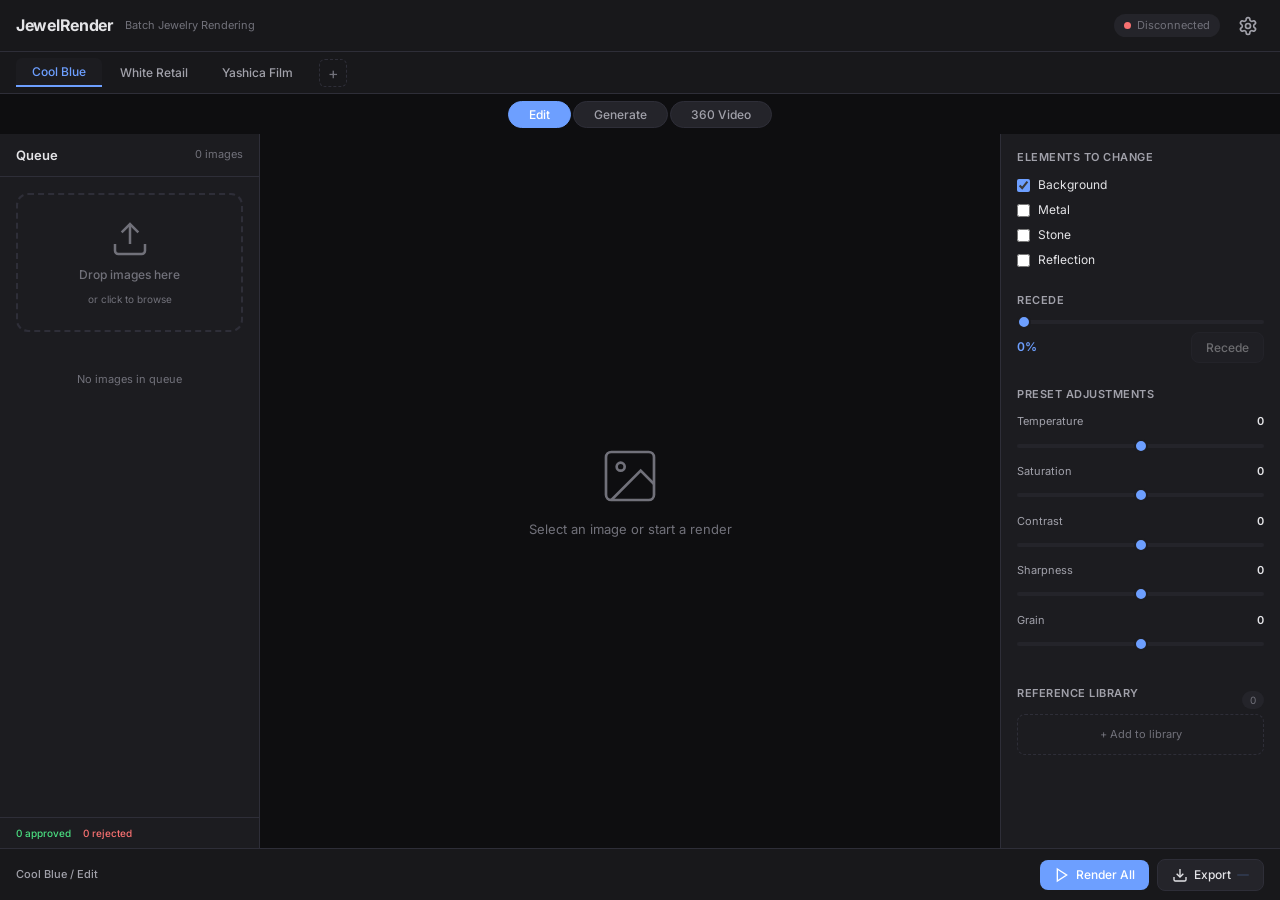
==== commit cd3f15d1: "feat: MVP Cool Blue metal swap with OpenAI API + Vercel deploy - Add OpenAI image edit client (dall-" ====
--- a/frontend/src/index.html
+++ b/frontend/src/index.html
@@ -1,3762 +1,476 @@
 <!DOCTYPE html>
-<!-- saved from url=(0055)file:///Users/raksha/Downloads/JewelRender_FINAL_1.html -->
-<html lang="en"><head><meta http-equiv="Content-Type" content="text/html; charset=UTF-8">
-
-<meta name="viewport" content="width=device-width, initial-scale=1.0">
-<title>JewelRender</title>
-<style>
-  @import url('https://fonts.googleapis.com/css2?family=Inter:wght@300;400;500;600&display=swap');
-
-  * { margin: 0; padding: 0; box-sizing: border-box; }
-
-  body {
-    font-family: 'Inter', -apple-system, sans-serif;
-    background: #f5f3f0;
-    color: #2c2c2c;
-    min-height: 100vh;
-    -webkit-font-smoothing: antialiased;
-  }
-
-  .app {
-    max-width: 1020px;
-    margin: 0 auto;
-    padding: 40px 32px;
-  }
-
-  /* Header */
-  .header-row {
-    display: flex;
-    align-items: flex-end;
-    justify-content: space-between;
-    margin-bottom: 40px;
-  }
-  .logo {
-    font-size: 15px;
-    font-weight: 600;
-    letter-spacing: 3px;
-    text-transform: uppercase;
-    color: #1a1a1a;
-    margin-bottom: 4px;
-  }
-  .tagline {
-    font-size: 12px;
-    color: #999;
-    font-weight: 300;
-    letter-spacing: 0.5px;
-  }
-
-  /* Top Nav */
-  .top-nav {
-    display: flex;
-    gap: 8px;
-    margin-bottom: 32px;
-  }
-  .top-nav-btn {
-    font-size: 11px;
-    letter-spacing: 1.5px;
-    text-transform: uppercase;
-    padding: 9px 22px;
-    border-radius: 22px;
-    border: 1px solid #ddd;
-    background: white;
-    color: #999;
-    cursor: pointer;
-    transition: all 0.2s;
-    font-family: inherit;
-    font-weight: 400;
-  }
-  .top-nav-btn:hover { border-color: #999; color: #666; }
-  .top-nav-btn.active {
-    background: #1a1a1a;
-    color: #f5f3f0;
-    border-color: #1a1a1a;
-    font-weight: 500;
-  }
-
-  .top-nav-view { display: none; }
-  .top-nav-view.active { display: block; }
-
-  /* Preset Tabs */
-  .tabs {
-    display: flex;
-    align-items: center;
-    gap: 0;
-    border-bottom: 1px solid #ddd;
-    margin-bottom: 32px;
-  }
-  .tab {
-    padding: 10px 0;
-    margin-right: 28px;
-    font-size: 12px;
-    font-weight: 400;
-    letter-spacing: 1.5px;
-    text-transform: uppercase;
-    color: #aaa;
-    cursor: pointer;
-    border-bottom: 1.5px solid transparent;
-    transition: all 0.2s;
-    white-space: nowrap;
-  }
-  .tab:hover { color: #666; }
-  .tab.active {
-    color: #1a1a1a;
-    border-bottom-color: #1a1a1a;
-  }
-  .tab-add {
-    padding: 10px 0;
-    margin-left: auto;
-    margin-right: 0;
-    font-size: 16px;
-    font-weight: 300;
-    color: #ccc;
-    cursor: pointer;
-    transition: color 0.2s;
-    border-bottom: 1.5px solid transparent;
-  }
-  .tab-add:hover { color: #888; }
-
-  .tab-content { display: none; }
-  .tab-content.active { display: block; }
-
-  /* Mode Switcher */
-  .mode-bar {
-    display: flex;
-    gap: 0;
-    margin-bottom: 28px;
-    background: #eae8e4;
-    border-radius: 24px;
-    padding: 3px;
-    width: fit-content;
-  }
-  .mode-btn {
-    font-size: 11px;
-    letter-spacing: 1px;
-    text-transform: uppercase;
-    padding: 8px 20px;
-    border-radius: 22px;
-    color: #999;
-    cursor: pointer;
-    transition: all 0.2s;
-    font-weight: 400;
-  }
-  .mode-btn:hover { color: #666; }
-  .mode-btn.active {
-    background: white;
-    color: #1a1a1a;
-    font-weight: 500;
-    box-shadow: 0 1px 3px rgba(0,0,0,0.06);
-  }
-
-  .mode-content { display: none; }
-  .mode-content.active { display: block; }
-
-  /* Layout: two columns */
-  .layout {
-    display: grid;
-    grid-template-columns: 260px 1fr;
-    gap: 48px;
-    align-items: start;
-  }
-
-  /* Left: Image Queue */
-  .queue-label {
-    font-size: 10px;
-    letter-spacing: 2px;
-    text-transform: uppercase;
-    color: #999;
-    margin-bottom: 12px;
-  }
-
-  .drop-zone {
-    border: 1.5px dashed #ccc;
-    border-radius: 8px;
-    padding: 28px 16px;
-    text-align: center;
-    color: #bbb;
-    font-size: 12px;
-    font-weight: 300;
-    margin-bottom: 12px;
-    transition: all 0.2s;
-    cursor: pointer;
-  }
-  .drop-zone:hover {
-    border-color: #999;
-    color: #999;
-  }
-  .drop-zone .plus {
-    display: block;
-    font-size: 24px;
-    font-weight: 200;
-    margin-bottom: 6px;
-    color: #ccc;
-  }
-
-  .queue-actions {
-    display: flex;
-    gap: 8px;
-    margin-bottom: 16px;
-  }
-  .btn-sm {
-    font-size: 11px;
-    letter-spacing: 0.5px;
-    padding: 7px 16px;
-    border: 1px solid #ddd;
-    border-radius: 22px;
-    background: white;
-    color: #888;
-    cursor: pointer;
-    transition: all 0.15s;
-  }
-  .btn-sm:hover { border-color: #999; color: #555; }
-
-  .file-list {
-    list-style: none;
-    max-height: 280px;
-    overflow-y: auto;
-  }
-  .file-list li {
-    display: flex;
-    align-items: center;
-    justify-content: space-between;
-    font-size: 11px;
-    color: #888;
-    padding: 5px 0;
-    border-bottom: 1px solid #eee;
-    font-weight: 300;
-  }
-  .file-list li.active { color: #1a1a1a; font-weight: 400; }
-  .file-list .feedback {
-    display: flex;
-    gap: 4px;
-    opacity: 0;
-    transition: opacity 0.15s;
-  }
-  .file-list li:hover .feedback { opacity: 1; }
-  .fb-btn {
-    width: 18px;
-    height: 18px;
-    border-radius: 50%;
-    border: 1px solid #ddd;
-    background: white;
-    font-size: 10px;
-    line-height: 16px;
-    text-align: center;
-    cursor: pointer;
-    color: #bbb;
-    transition: all 0.15s;
-  }
-  .fb-btn:hover { border-color: #999; color: #555; }
-  .fb-btn.positive:hover { border-color: #7ec88b; color: #5aa76a; background: #f0faf2; }
-  .fb-btn.negative:hover { border-color: #e08080; color: #c55; background: #fdf0f0; }
-  .fb-btn.approved { border-color: #7ec88b; color: #5aa76a; background: #f0faf2; }
-  .fb-btn.rejected { border-color: #e08080; color: #c55; background: #fdf0f0; }
-
-  .file-count {
-    font-size: 10px;
-    color: #bbb;
-    margin-top: 8px;
-    letter-spacing: 0.5px;
-  }
-
-  /* Right: Style Panel */
-  .section {
-    margin-bottom: 26px;
-  }
-  .section-title {
-    font-size: 10px;
-    letter-spacing: 2px;
-    text-transform: uppercase;
-    color: #999;
-    margin-bottom: 12px;
-  }
-
-  .field {
-    display: flex;
-    align-items: center;
-    justify-content: space-between;
-    margin-bottom: 10px;
-  }
-  .field-label {
-    font-size: 12px;
-    color: #777;
-    font-weight: 300;
-  }
-  .field-value {
-    font-size: 12px;
-    color: #2c2c2c;
-    font-weight: 400;
-  }
-
-  .swatch {
-    width: 28px;
-    height: 28px;
-    border-radius: 50%;
-    border: 1.5px solid rgba(0,0,0,0.08);
-    display: inline-block;
-    vertical-align: middle;
-    margin-right: 10px;
-  }
-  .swatch-row {
-    display: flex;
-    align-items: center;
-  }
-
-  /* Toggle Pills (for metals, gemstones, karats) */
-  .toggle-pills {
-    display: flex;
-    flex-wrap: wrap;
-    gap: 8px;
-    margin-bottom: 10px;
-  }
-  .toggle-pill {
-    font-size: 11px;
-    padding: 7px 16px;
-    border-radius: 22px;
-    border: 1px solid #ddd;
-    background: white;
-    color: #888;
-    cursor: pointer;
-    transition: all 0.15s;
-    letter-spacing: 0.3px;
-  }
-  .toggle-pill:hover { border-color: #999; color: #555; }
-  .toggle-pill.active {
-    background: #1a1a1a;
-    color: white;
-    border-color: #1a1a1a;
-  }
-  /* Metal color swatches on pills */
-  .toggle-pill .metal-dot {
-    width: 8px;
-    height: 8px;
-    border-radius: 50%;
-    display: inline-block;
-    margin-right: 5px;
-    vertical-align: middle;
-  }
-  .metal-dot.wg { background: #e0e0e0; border: 1px solid #ccc; }
-  .metal-dot.yg { background: #d4a846; }
-  .metal-dot.rg { background: #c9837a; }
-
-  /* Karat sub-pills */
-  .karat-row {
-    display: flex;
-    gap: 8px;
-    margin-top: 8px;
-    margin-bottom: 14px;
-    padding-left: 4px;
-  }
-  .karat-pill {
-    font-size: 10px;
-    padding: 4px 13px;
-    border-radius: 14px;
-    border: 1px solid #e0e0e0;
-    background: #fafafa;
-    color: #aaa;
-    cursor: pointer;
-    transition: all 0.15s;
-    letter-spacing: 0.5px;
-  }
-  .karat-pill:hover { border-color: #999; color: #666; }
-  .karat-pill.active {
-    background: #555;
-    color: white;
-    border-color: #555;
-  }
-
-  /* Gemstone color dots */
-  .gem-dot {
-    width: 8px;
-    height: 8px;
-    border-radius: 50%;
-    display: inline-block;
-    margin-right: 5px;
-    vertical-align: middle;
-  }
-  .gem-dot.diamond { background: #f0f0f0; border: 1px solid #ddd; }
-  .gem-dot.ruby { background: #c41e3a; }
-  .gem-dot.sapphire-blue { background: #0f52ba; }
-  .gem-dot.sapphire-pink { background: #d473a2; }
-  .gem-dot.sapphire-yellow { background: #e8c840; }
-  .gem-dot.sapphire-white { background: #f5f5f5; border: 1px solid #ddd; }
-  .gem-dot.emerald { background: #046a38; }
-  .gem-dot.pearl { background: #f5f0e8; border: 1px solid #ddd; }
-
-  /* Slider */
-  .slider-row {
-    display: flex;
-    align-items: center;
-    gap: 12px;
-  }
-  .slider-track {
-    flex: 1;
-    height: 2px;
-    background: #ddd;
-    border-radius: 1px;
-    position: relative;
-  }
-  .slider-fill {
-    position: absolute;
-    height: 100%;
-    background: #1a1a1a;
-    border-radius: 1px;
-  }
-  .slider-dot {
-    width: 10px;
-    height: 10px;
-    background: #1a1a1a;
-    border-radius: 50%;
-    position: absolute;
-    top: -4px;
-  }
-  .slider-val {
-    font-size: 11px;
-    color: #999;
-    min-width: 30px;
-    text-align: right;
-  }
-
-  /* Select */
-  .select-pill {
-    font-size: 11px;
-    padding: 5px 14px;
-    border: 1px solid #ddd;
-    border-radius: 20px;
-    background: white;
-    color: #555;
-  }
-
-  /* Checkbox */
-  .check-row {
-    display: flex;
-    align-items: center;
-    gap: 8px;
-    font-size: 12px;
-    color: #555;
-    font-weight: 300;
-  }
-  .check {
-    width: 14px; height: 14px;
-    border-radius: 3px;
-    border: 1.5px solid #ccc;
-    display: flex;
-    align-items: center;
-    justify-content: center;
-    cursor: pointer;
-  }
-  .check.on {
-    background: #1a1a1a;
-    border-color: #1a1a1a;
-  }
-  .check.on::after {
-    content: '';
-    width: 6px; height: 3px;
-    border-left: 1.5px solid white;
-    border-bottom: 1.5px solid white;
-    transform: rotate(-45deg);
-    margin-top: -1px;
-  }
-
-  /* Tags */
-  .tags {
-    display: flex;
-    flex-wrap: wrap;
-    gap: 6px;
-    margin-top: 10px;
-  }
-  .tag {
-    font-size: 10px;
-    padding: 4px 12px;
-    border-radius: 20px;
-    background: #eae8e4;
-    color: #777;
-    letter-spacing: 0.3px;
-  }
-
-  /* Reference gallery */
-  .ref-area {
-    border: 1.5px dashed #ddd;
-    border-radius: 8px;
-    padding: 20px;
-    text-align: center;
-    color: #ccc;
-    font-size: 11px;
-    font-weight: 300;
-    cursor: pointer;
-    transition: all 0.2s;
-  }
-  .ref-area:hover { border-color: #999; color: #999; }
-  .ref-area .icon { font-size: 18px; margin-bottom: 4px; display: block; opacity: 0.4; }
-  .ref-note {
-    font-size: 10px;
-    color: #bbb;
-    margin-top: 8px;
-    font-weight: 300;
-    font-style: italic;
-  }
-  .ref-thumbs {
-    display: flex;
-    gap: 6px;
-    margin-top: 10px;
-    flex-wrap: wrap;
-  }
-  .ref-thumb {
-    width: 48px;
-    height: 48px;
-    border-radius: 6px;
-    background: #e8e6e2;
-    border: 1px solid #ddd;
-    position: relative;
-    overflow: hidden;
-  }
-  .ref-thumb .remove {
-    position: absolute;
-    top: 2px; right: 2px;
-    width: 14px; height: 14px;
-    border-radius: 50%;
-    background: rgba(0,0,0,0.5);
-    color: white;
-    font-size: 8px;
-    line-height: 14px;
-    text-align: center;
-    cursor: pointer;
-    opacity: 0;
-    transition: opacity 0.15s;
-  }
-  .ref-thumb:hover .remove { opacity: 1; }
-
-  /* Multi-angle upload for video */
-  .angle-grid {
-    display: grid;
-    grid-template-columns: repeat(3, 1fr);
-    gap: 10px;
-    margin-bottom: 16px;
-  }
-  .angle-slot {
-    border: 1.5px dashed #ddd;
-    border-radius: 8px;
-    padding: 18px 8px;
-    text-align: center;
-    cursor: pointer;
-    transition: all 0.2s;
-  }
-  .angle-slot:hover { border-color: #999; }
-  .angle-slot .angle-label {
-    font-size: 9px;
-    letter-spacing: 1px;
-    text-transform: uppercase;
-    color: #bbb;
-    margin-top: 4px;
-  }
-  .angle-slot .plus {
-    display: block;
-    font-size: 18px;
-    font-weight: 200;
-    color: #ccc;
-  }
-
-  /* Textarea */
-  .text-area {
-    width: 100%;
-    padding: 10px 14px;
-    border: 1px solid #ddd;
-    border-radius: 8px;
-    background: white;
-    font-size: 11px;
-    color: #555;
-    font-family: inherit;
-    font-weight: 300;
-    resize: none;
-    min-height: 44px;
-  }
-  .text-area::placeholder { color: #bbb; font-style: italic; }
-
-  /* Input */
-  .input {
-    padding: 5px 12px;
-    border: 1px solid #ddd;
-    border-radius: 6px;
-    background: white;
-    font-size: 11px;
-    color: #555;
-    font-family: inherit;
-    width: 100%;
-  }
-
-  /* Connection */
-  .conn-row {
-    display: flex;
-    align-items: center;
-    gap: 8px;
-    margin-top: 10px;
-  }
-  .dot-status {
-    width: 6px; height: 6px;
-    border-radius: 50%;
-    background: #ccc;
-  }
-  .dot-status.on { background: #7ec88b; }
-  .conn-label { font-size: 10px; color: #bbb; }
-
-  /* Divider */
-  .divider {
-    height: 1px;
-    background: #e8e6e2;
-    margin: 24px 0;
-  }
-
-  /* Preset management row */
-  .preset-manage {
-    display: flex;
-    gap: 8px;
-    align-items: center;
-    margin-bottom: 20px;
-  }
-  .preset-name-edit {
-    font-size: 13px;
-    font-weight: 500;
-    color: #1a1a1a;
-    border: none;
-    border-bottom: 1px solid transparent;
-    background: transparent;
-    font-family: inherit;
-    padding: 2px 0;
-    transition: border-color 0.2s;
-  }
-  .preset-name-edit:focus {
-    outline: none;
-    border-bottom-color: #1a1a1a;
-  }
-  .btn-sm.danger { color: #c55; border-color: #e8c8c8; }
-  .btn-sm.danger:hover { color: #a33; border-color: #c55; }
-
-  /* Recede Control */
-  .recede-section {
-    margin-bottom: 28px;
-  }
-  .recede-label-row {
-    display: flex;
-    align-items: center;
-    justify-content: space-between;
-    margin-bottom: 12px;
-  }
-  .recede-title {
-    font-size: 10px;
-    letter-spacing: 2px;
-    text-transform: uppercase;
-    color: #999;
-  }
-  .recede-val {
-    font-size: 11px;
-    color: #1a1a1a;
-    font-weight: 500;
-    font-variant-numeric: tabular-nums;
-    min-width: 36px;
-    text-align: right;
-  }
-  .recede-wrap {
-    position: relative;
-    height: 12px;
-    display: flex;
-    align-items: center;
-  }
-  .recede-slider {
-    width: 100%;
-    -webkit-appearance: none;
-    appearance: none;
-    height: 3px;
-    background: linear-gradient(to right, #ddd 100%, #1a1a1a 100%);
-    border-radius: 2px;
-    outline: none;
-  }
-  .recede-slider::-webkit-slider-thumb {
-    -webkit-appearance: none;
-    width: 16px; height: 16px;
-    border-radius: 50%;
-    background: #1a1a1a;
-    cursor: pointer;
-    border: 2px solid white;
-    box-shadow: 0 1px 4px rgba(0,0,0,0.15);
-  }
-  .recede-hint {
-    font-size: 9px;
-    color: #ccc;
-    margin-top: 6px;
-    font-weight: 300;
-    font-style: italic;
-  }
-  .recede-btn {
-    margin-top: 14px;
-    width: 100%;
-    font-size: 10px;
-    letter-spacing: 1.5px;
-    text-transform: uppercase;
-    padding: 10px 0;
-    background: #1a1a1a;
-    color: #f5f3f0;
-    border: none;
-    border-radius: 20px;
-    cursor: pointer;
-    font-family: inherit;
-    font-weight: 500;
-    transition: all 0.2s;
-    opacity: 0.3;
-    pointer-events: none;
-  }
-  .recede-btn:hover { background: #333; }
-  .recede-btn.ready { opacity: 1; pointer-events: auto; }
-
-  /* Edit Slider Rows */
-  .edit-group { margin-bottom: 24px; }
-  .edit-group-title {
-    font-size: 10px;
-    letter-spacing: 1.5px;
-    text-transform: uppercase;
-    color: #bbb;
-    margin-bottom: 14px;
-  }
-  .edit-slider-row {
-    display: flex;
-    align-items: center;
-    justify-content: space-between;
-    margin-bottom: 16px;
-  }
-  .edit-slider-label {
-    font-size: 12px;
-    color: #777;
-    font-weight: 300;
-    min-width: 90px;
-  }
-  .edit-slider-wrap {
-    flex: 1;
-    margin: 0 10px;
-    position: relative;
-    height: 12px;
-    display: flex;
-    align-items: center;
-  }
-  .edit-slider-center {
-    position: absolute;
-    left: 50%;
-    top: 50%;
-    transform: translate(-50%, -50%);
-    width: 1px;
-    height: 8px;
-    background: #ccc;
-    pointer-events: none;
-    z-index: 1;
-  }
-  .edit-slider {
-    width: 100%;
-    -webkit-appearance: none;
-    appearance: none;
-    height: 2px;
-    background: #ddd;
-    border-radius: 1px;
-    outline: none;
-    position: relative;
-    z-index: 2;
-  }
-  .edit-slider::-webkit-slider-thumb {
-    -webkit-appearance: none;
-    width: 12px; height: 12px;
-    border-radius: 50%;
-    background: #1a1a1a;
-    cursor: pointer;
-    border: none;
-  }
-  .edit-slider-val {
-    font-size: 10px;
-    color: #999;
-    min-width: 28px;
-    text-align: right;
-    font-variant-numeric: tabular-nums;
-  }
-
-  /* Bottom */
-  .bottom {
-    display: flex;
-    align-items: center;
-    justify-content: space-between;
-    margin-top: 36px;
-    padding-top: 24px;
-    border-top: 1px solid #ddd;
-  }
-  .bottom-left {
-    display: flex;
-    align-items: center;
-    gap: 10px;
-  }
-  .active-label {
-    font-size: 10px;
-    letter-spacing: 1.5px;
-    text-transform: uppercase;
-    color: #bbb;
-  }
-  .active-mode {
-    font-size: 10px;
-    letter-spacing: 1px;
-    text-transform: uppercase;
-    color: #bbb;
-    margin-left: 6px;
-  }
-  .render-btn {
-    font-size: 11px;
-    letter-spacing: 1.5px;
-    text-transform: uppercase;
-    padding: 14px 36px;
-    background: #1a1a1a;
-    color: #f5f3f0;
-    border: none;
-    border-radius: 24px;
-    cursor: pointer;
-    font-family: inherit;
-    font-weight: 500;
-    transition: all 0.2s;
-  }
-  .render-btn:hover { background: #333; }
-
-  .export-btn {
-    font-size: 11px;
-    letter-spacing: 1.5px;
-    text-transform: uppercase;
-    padding: 14px 36px;
-    background: #1a1a1a;
-    color: #f5f3f0;
-    border: none;
-    border-radius: 24px;
-    cursor: pointer;
-    font-family: inherit;
-    font-weight: 500;
-    transition: all 0.2s;
-    display: flex;
-    align-items: center;
-    gap: 8px;
-  }
-  .export-btn:hover { background: #333; }
-  .export-btn .export-icon { font-size: 14px; font-weight: 300; }
-  .export-row {
-    display: flex;
-    align-items: center;
-    gap: 12px;
-  }
-  .export-path {
-    font-size: 10px;
-    color: #bbb;
-    font-weight: 300;
-  }
-  .export-path span {
-    color: #888;
-    cursor: pointer;
-    border-bottom: 1px dashed #ccc;
-  }
-  .export-path span:hover { color: #555; }
-
-  .progress-track {
-    width: 100%;
-    height: 2px;
-    background: #e8e6e2;
-    border-radius: 1px;
-    margin-top: 20px;
-    overflow: hidden;
-  }
-  .progress-fill { height: 100%; width: 0%; background: #1a1a1a; border-radius: 1px; }
-  .status {
-    font-size: 10px;
-    color: #ccc;
-    margin-top: 6px;
-    font-weight: 300;
-  }
-
-  .feedback-stats {
-    display: flex;
-    gap: 16px;
-    margin-top: 12px;
-    padding-top: 10px;
-    border-top: 1px solid #eee;
-  }
-  .fb-stat { font-size: 10px; color: #bbb; }
-  .fb-stat span { font-weight: 500; }
-  .fb-stat.pos span { color: #5aa76a; }
-  .fb-stat.neg span { color: #c55; }
-
-  /* ═══ EDITOR OVERLAY ═══ */
-  .editor-overlay {
-    display: none;
-    position: fixed;
-    inset: 0;
-    background: rgba(0,0,0,0.4);
-    z-index: 100;
-    backdrop-filter: blur(4px);
-  }
-  .editor-overlay.open { display: flex; }
-
-  .editor-panel {
-    position: fixed;
-    top: 0; right: 0; bottom: 0;
-    width: 920px;
-    max-width: 100vw;
-    background: #f5f3f0;
-    box-shadow: -8px 0 40px rgba(0,0,0,0.12);
-    display: grid;
-    grid-template-columns: 1fr 340px;
-    z-index: 101;
-    overflow: hidden;
-  }
-
-  .editor-preview {
-    background: #e8e6e2;
-    display: flex;
-    align-items: center;
-    justify-content: center;
-    position: relative;
-    overflow: hidden;
-  }
-  .editor-preview-img {
-    width: 280px;
-    height: 480px;
-    background: #ADD8E6;
-    border-radius: 12px;
-    display: flex;
-    align-items: center;
-    justify-content: center;
-    font-size: 11px;
-    color: rgba(255,255,255,0.6);
-    font-weight: 300;
-    letter-spacing: 1px;
-    box-shadow: 0 8px 32px rgba(0,0,0,0.1);
-  }
-  .editor-filename {
-    position: absolute;
-    bottom: 16px;
-    left: 16px;
-    font-size: 10px;
-    color: #999;
-    font-weight: 300;
-  }
-  .editor-nav {
-    position: absolute;
-    bottom: 16px;
-    right: 16px;
-    display: flex;
-    gap: 6px;
-  }
-  .editor-nav-btn {
-    width: 28px; height: 28px;
-    border-radius: 50%;
-    border: 1px solid rgba(0,0,0,0.1);
-    background: white;
-    font-size: 12px;
-    line-height: 26px;
-    text-align: center;
-    cursor: pointer;
-    color: #888;
-    transition: all 0.15s;
-  }
-  .editor-nav-btn:hover { border-color: #999; color: #333; }
-  .compare-btn {
-    position: absolute;
-    top: 16px; left: 16px;
-    font-size: 9px;
-    letter-spacing: 1px;
-    text-transform: uppercase;
-    padding: 5px 14px;
-    border-radius: 20px;
-    border: 1px solid rgba(0,0,0,0.1);
-    background: white;
-    color: #888;
-    cursor: pointer;
-    transition: all 0.15s;
-  }
-  .compare-btn:hover { border-color: #999; color: #333; }
-  .compare-btn.active { background: #1a1a1a; color: white; border-color: #1a1a1a; }
-
-  /* Brush tool overlay button */
-  .brush-btn {
-    position: absolute;
-    top: 16px; right: 16px;
-    font-size: 9px;
-    letter-spacing: 1px;
-    text-transform: uppercase;
-    padding: 5px 14px;
-    border-radius: 20px;
-    border: 1px solid rgba(0,0,0,0.1);
-    background: white;
-    color: #888;
-    cursor: pointer;
-    transition: all 0.15s;
-    display: flex;
-    align-items: center;
-    gap: 5px;
-  }
-  .brush-btn:hover { border-color: #999; color: #333; }
-  .brush-btn.active { background: #1a1a1a; color: white; border-color: #1a1a1a; }
-  .brush-btn .brush-icon { font-size: 12px; }
-
-  /* Brush size control */
-  .brush-controls {
-    position: absolute;
-    top: 50px; right: 16px;
-    background: white;
-    border-radius: 12px;
-    padding: 14px 16px;
-    box-shadow: 0 4px 20px rgba(0,0,0,0.12);
-    display: none;
-    width: 200px;
-  }
-  .brush-controls.open { display: block; }
-  .brush-controls-title {
-    font-size: 9px;
-    letter-spacing: 1.5px;
-    text-transform: uppercase;
-    color: #999;
-    margin-bottom: 10px;
-  }
-  .brush-size-row {
-    display: flex;
-    align-items: center;
-    gap: 8px;
-    margin-bottom: 12px;
-  }
-  .brush-size-preview {
-    width: 24px; height: 24px;
-    display: flex;
-    align-items: center;
-    justify-content: center;
-  }
-  .brush-size-dot {
-    border-radius: 50%;
-    background: rgba(26,26,26,0.3);
-    border: 1.5px solid #1a1a1a;
-    transition: all 0.15s;
-  }
-  .brush-prompt {
-    width: 100%;
-    padding: 8px 10px;
-    border: 1px solid #ddd;
-    border-radius: 6px;
-    font-size: 10px;
-    font-family: inherit;
-    color: #555;
-    resize: none;
-    min-height: 36px;
-  }
-  .brush-prompt::placeholder { color: #bbb; font-style: italic; }
-  .brush-apply-btn {
-    margin-top: 8px;
-    width: 100%;
-    font-size: 9px;
-    letter-spacing: 1px;
-    text-transform: uppercase;
-    padding: 7px 0;
-    background: #1a1a1a;
-    color: #f5f3f0;
-    border: none;
-    border-radius: 16px;
-    cursor: pointer;
-    font-family: inherit;
-    font-weight: 500;
-  }
-  .brush-apply-btn:hover { background: #333; }
-
-  .editor-sidebar {
-    padding: 32px 28px;
-    overflow-y: auto;
-    border-left: 1px solid #e8e6e2;
-  }
-  .editor-header {
-    display: flex;
-    align-items: center;
-    justify-content: space-between;
-    margin-bottom: 28px;
-    margin-bottom: 24px;
-  }
-  .editor-title {
-    font-size: 10px;
-    letter-spacing: 2px;
-    text-transform: uppercase;
-    color: #999;
-  }
-  .editor-close {
-    width: 24px; height: 24px;
-    border-radius: 50%;
-    border: 1px solid #ddd;
-    background: white;
-    font-size: 12px;
-    line-height: 22px;
-    text-align: center;
-    cursor: pointer;
-    color: #bbb;
-  }
-  .editor-close:hover { border-color: #999; color: #555; }
-
-  .editor-divider {
-    height: 1px;
-    background: #e8e6e2;
-    margin: 20px 0;
-  }
-
-  .editor-actions {
-    display: flex;
-    gap: 8px;
-    margin-top: 20px;
-  }
-  .editor-btn {
-    flex: 1;
-    font-size: 11px;
-    letter-spacing: 1.5px;
-    text-transform: uppercase;
-    padding: 12px 0;
-    border-radius: 22px;
-    text-align: center;
-    cursor: pointer;
-    font-family: inherit;
-    font-weight: 500;
-    transition: all 0.15s;
-    border: none;
-  }
-  .editor-btn.primary { background: #1a1a1a; color: #f5f3f0; }
-  .editor-btn.primary:hover { background: #333; }
-  .editor-btn.secondary { background: white; color: #888; border: 1px solid #ddd; }
-  .editor-btn.secondary:hover { border-color: #999; color: #555; }
-
-  .editor-reset {
-    font-size: 10px;
-    color: #bbb;
-    text-align: center;
-    margin-top: 10px;
-    cursor: pointer;
-    font-weight: 300;
-  }
-  .editor-reset:hover { color: #888; }
-
-  .editor-tool-bar {
-    display: flex;
-    gap: 0;
-    margin-bottom: 24px;
-    border-bottom: 1px solid #e8e6e2;
-  }
-  .editor-tool-tab {
-    padding: 10px 0;
-    margin-right: 24px;
-    font-size: 11px;
-    letter-spacing: 1.5px;
-    text-transform: uppercase;
-    color: #bbb;
-    cursor: pointer;
-    border-bottom: 1.5px solid transparent;
-    transition: all 0.2s;
-  }
-  .editor-tool-tab:hover { color: #888; }
-  .editor-tool-tab.active {
-    color: #1a1a1a;
-    border-bottom-color: #1a1a1a;
-  }
-  .editor-tool-content { display: none; }
-  .editor-tool-content.active { display: block; }
-
-  /* Crop Tool */
-  .crop-preview {
-    width: 100%;
-    aspect-ratio: 9/16;
-    max-height: 180px;
-    background: #e8e6e2;
-    border-radius: 6px;
-    position: relative;
-    margin-bottom: 16px;
-    overflow: hidden;
-    display: flex;
-    align-items: center;
-    justify-content: center;
-  }
-  .crop-frame {
-    border: 1.5px solid rgba(255,255,255,0.8);
-    position: absolute;
-    box-shadow: 0 0 0 1000px rgba(0,0,0,0.35);
-    transition: all 0.3s;
-  }
-  .crop-frame.ratio-free { width: 80%; height: 80%; }
-  .crop-frame.ratio-1-1 { width: 60%; aspect-ratio: 1/1; height: auto; }
-  .crop-frame.ratio-4-5 { width: 58%; aspect-ratio: 4/5; height: auto; }
-  .crop-frame.ratio-9-16 { width: 50%; aspect-ratio: 9/16; height: auto; }
-  .crop-frame.ratio-16-9 { width: 85%; aspect-ratio: 16/9; height: auto; }
-  .crop-grid {
-    position: absolute;
-    inset: 0;
-    display: grid;
-    grid-template-columns: 1fr 1fr 1fr;
-    grid-template-rows: 1fr 1fr 1fr;
-  }
-  .crop-grid > div { border: 0.5px solid rgba(255,255,255,0.25); }
-  .crop-handle {
-    position: absolute;
-    width: 12px; height: 12px;
-    background: white;
-    border-radius: 50%;
-    box-shadow: 0 1px 3px rgba(0,0,0,0.2);
-  }
-  .crop-handle.tl { top: -6px; left: -6px; }
-  .crop-handle.tr { top: -6px; right: -6px; }
-  .crop-handle.bl { bottom: -6px; left: -6px; }
-  .crop-handle.br { bottom: -6px; right: -6px; }
-
-  .ratio-pills {
-    display: flex;
-    flex-wrap: wrap;
-    gap: 6px;
-    margin-bottom: 16px;
-  }
-  .ratio-pill {
-    font-size: 11px;
-    padding: 7px 14px;
-    border-radius: 22px;
-    border: 1px solid #ddd;
-    background: white;
-    color: #888;
-    cursor: pointer;
-    transition: all 0.15s;
-  }
-  .ratio-pill:hover { border-color: #999; color: #555; }
-  .ratio-pill.active { background: #1a1a1a; color: white; border-color: #1a1a1a; }
-
-  .crop-actions {
-    display: flex;
-    gap: 8px;
-    margin-top: 14px;
-  }
-  .crop-action-btn {
-    font-size: 11px;
-    padding: 7px 16px;
-    border-radius: 22px;
-    border: 1px solid #ddd;
-    background: white;
-    color: #888;
-    cursor: pointer;
-    transition: all 0.15s;
-  }
-  .crop-action-btn:hover { border-color: #999; color: #555; }
-
-  /* ═══ UPLOAD CENTRE OVERLAY ═══ */
-  .upload-overlay {
-    display: none;
-    position: fixed;
-    inset: 0;
-    background: rgba(0,0,0,0.4);
-    z-index: 100;
-    backdrop-filter: blur(4px);
-    justify-content: center;
-    align-items: center;
-  }
-  .upload-overlay.open { display: flex; }
-  .upload-panel {
-    width: 700px;
-    max-width: 95vw;
-    max-height: 85vh;
-    background: #f5f3f0;
-    border-radius: 16px;
-    box-shadow: 0 16px 60px rgba(0,0,0,0.18);
-    overflow: hidden;
-    display: flex;
-    flex-direction: column;
-  }
-  .upload-header {
-    display: flex;
-    align-items: center;
-    justify-content: space-between;
-    padding: 20px 24px;
-    border-bottom: 1px solid #e8e6e2;
-  }
-  .upload-title {
-    font-size: 12px;
-    letter-spacing: 2px;
-    text-transform: uppercase;
-    color: #1a1a1a;
-    font-weight: 500;
-  }
-  .upload-body {
-    padding: 24px;
-    overflow-y: auto;
-    flex: 1;
-  }
-  .upload-drop {
-    border: 2px dashed #ccc;
-    border-radius: 12px;
-    padding: 40px;
-    text-align: center;
-    color: #bbb;
-    font-size: 13px;
-    font-weight: 300;
-    margin-bottom: 20px;
-    transition: all 0.2s;
-    cursor: pointer;
-  }
-  .upload-drop:hover { border-color: #999; color: #999; }
-  .upload-drop .plus { display: block; font-size: 32px; font-weight: 200; color: #ccc; margin-bottom: 8px; }
-  .upload-staging {
-    margin-bottom: 20px;
-  }
-  .upload-staging-title {
-    font-size: 10px;
-    letter-spacing: 1.5px;
-    text-transform: uppercase;
-    color: #999;
-    margin-bottom: 10px;
-  }
-  .upload-staging-grid {
-    display: grid;
-    grid-template-columns: repeat(6, 1fr);
-    gap: 8px;
-  }
-  .upload-staging-thumb {
-    aspect-ratio: 1;
-    background: #e8e6e2;
-    border-radius: 6px;
-    border: 1px solid #ddd;
-    display: flex;
-    align-items: center;
-    justify-content: center;
-    font-size: 9px;
-    color: #bbb;
-    cursor: grab;
-  }
-  .upload-folders-title {
-    font-size: 10px;
-    letter-spacing: 1.5px;
-    text-transform: uppercase;
-    color: #999;
-    margin-bottom: 12px;
-    margin-top: 4px;
-  }
-  .upload-folder-group {
-    margin-bottom: 16px;
-  }
-  .upload-folder-group-title {
-    font-size: 9px;
-    letter-spacing: 1.5px;
-    text-transform: uppercase;
-    color: #bbb;
-    margin-bottom: 8px;
-  }
-  .upload-folder-pills {
-    display: flex;
-    flex-wrap: wrap;
-    gap: 6px;
-  }
-  .upload-folder-pill {
-    font-size: 11px;
-    padding: 7px 16px;
-    border-radius: 22px;
-    border: 1.5px dashed #ddd;
-    background: white;
-    color: #999;
-    cursor: pointer;
-    transition: all 0.15s;
-    position: relative;
-  }
-  .upload-folder-pill:hover { border-color: #999; border-style: solid; color: #555; }
-  .upload-folder-pill .folder-count {
-    font-size: 9px;
-    background: #eae8e4;
-    color: #999;
-    padding: 2px 6px;
-    border-radius: 8px;
-    margin-left: 5px;
-  }
-  .upload-footer {
-    padding: 16px 24px;
-    border-top: 1px solid #e8e6e2;
-    display: flex;
-    gap: 8px;
-    justify-content: flex-end;
-  }
-
-  /* ═══ RIL BROWSER OVERLAY ═══ */
-  .ril-overlay {
-    display: none;
-    position: fixed;
-    inset: 0;
-    background: rgba(0,0,0,0.4);
-    z-index: 100;
-    backdrop-filter: blur(4px);
-    justify-content: center;
-    align-items: center;
-  }
-  .ril-overlay.open { display: flex; }
-  .ril-panel {
-    width: 800px;
-    max-width: 95vw;
-    max-height: 85vh;
-    background: #f5f3f0;
-    border-radius: 16px;
-    box-shadow: 0 16px 60px rgba(0,0,0,0.18);
-    overflow: hidden;
-    display: flex;
-    flex-direction: column;
-  }
-  .ril-header {
-    display: flex;
-    align-items: center;
-    justify-content: space-between;
-    padding: 20px 24px;
-    border-bottom: 1px solid #e8e6e2;
-  }
-  .ril-search {
-    flex: 1;
-    margin: 0 16px;
-    padding: 8px 16px;
-    border: 1px solid #ddd;
-    border-radius: 24px;
-    background: white;
-    font-size: 12px;
-    font-family: inherit;
-    color: #555;
-    outline: none;
-  }
-  .ril-search::placeholder { color: #bbb; }
-  .ril-search:focus { border-color: #999; }
-  .ril-type-toggle {
-    display: flex;
-    gap: 0;
-    background: #eae8e4;
-    border-radius: 16px;
-    padding: 2px;
-  }
-  .ril-type-btn {
-    font-size: 9px;
-    letter-spacing: 1px;
-    text-transform: uppercase;
-    padding: 5px 14px;
-    border-radius: 14px;
-    color: #999;
-    cursor: pointer;
-    transition: all 0.15s;
-  }
-  .ril-type-btn.active { background: white; color: #1a1a1a; font-weight: 500; }
-  .ril-body {
-    display: flex;
-    flex: 1;
-    overflow: hidden;
-  }
-  .ril-sidebar {
-    width: 200px;
-    border-right: 1px solid #e8e6e2;
-    padding: 16px;
-    overflow-y: auto;
-  }
-  .ril-folder-group {
-    margin-bottom: 16px;
-  }
-  .ril-folder-group-title {
-    font-size: 9px;
-    letter-spacing: 1.5px;
-    text-transform: uppercase;
-    color: #bbb;
-    margin-bottom: 8px;
-  }
-  .ril-folder-item {
-    font-size: 12px;
-    color: #888;
-    padding: 7px 10px;
-    border-radius: 8px;
-    cursor: pointer;
-    transition: all 0.15s;
-    font-weight: 300;
-    margin-bottom: 3px;
-  }
-  .ril-folder-item:hover { background: #eae8e4; color: #555; }
-  .ril-folder-item.active { background: #1a1a1a; color: white; font-weight: 400; }
-  .ril-folder-item .count {
-    float: right;
-    font-size: 9px;
-    color: #bbb;
-  }
-  .ril-folder-item.active .count { color: rgba(255,255,255,0.5); }
-  .ril-content {
-    flex: 1;
-    padding: 16px;
-    overflow-y: auto;
-  }
-  .ril-grid {
-    display: grid;
-    grid-template-columns: repeat(4, 1fr);
-    gap: 10px;
-  }
-  .ril-thumb {
-    aspect-ratio: 9/16;
-    background: #e8e6e2;
-    border-radius: 8px;
-    border: 1px solid #ddd;
-    display: flex;
-    align-items: center;
-    justify-content: center;
-    font-size: 9px;
-    color: #bbb;
-    cursor: pointer;
-    transition: all 0.15s;
-    position: relative;
-    overflow: hidden;
-  }
-  .ril-thumb:hover { border-color: #999; }
-  .ril-thumb-tags {
-    position: absolute;
-    bottom: 4px;
-    left: 4px;
-    right: 4px;
-    display: flex;
-    flex-wrap: wrap;
-    gap: 2px;
-  }
-  .ril-thumb-tag {
-    font-size: 7px;
-    padding: 1px 5px;
-    background: rgba(0,0,0,0.5);
-    color: white;
-    border-radius: 8px;
-    letter-spacing: 0.3px;
-  }
-  .ril-empty {
-    text-align: center;
-    color: #ccc;
-    font-size: 12px;
-    font-weight: 300;
-    padding: 60px 20px;
-  }
-
-  /* ═══ POST-RENDER SPLIT VIEW ═══ */
-  .post-render {
-    display: none;
-    position: fixed;
-    inset: 0;
-    z-index: 90;
-    background: #f5f3f0;
-  }
-  .post-render.open { display: grid; grid-template-columns: 1fr 380px; }
-
-  .post-render-preview {
-    background: #e8e6e2;
-    display: flex;
-    align-items: center;
-    justify-content: center;
-    position: relative;
-    overflow: hidden;
-  }
-  .post-render-img {
-    width: 340px;
-    height: 580px;
-    background: #ADD8E6;
-    border-radius: 16px;
-    display: flex;
-    align-items: center;
-    justify-content: center;
-    font-size: 12px;
-    color: rgba(255,255,255,0.5);
-    font-weight: 300;
-    letter-spacing: 1px;
-    box-shadow: 0 12px 48px rgba(0,0,0,0.12);
-  }
-  .post-render-nav {
-    position: absolute;
-    bottom: 20px;
-    left: 50%;
-    transform: translateX(-50%);
-    display: flex;
-    gap: 8px;
-    align-items: center;
-  }
-  .post-render-nav-btn {
-    width: 32px; height: 32px;
-    border-radius: 50%;
-    border: 1px solid rgba(0,0,0,0.1);
-    background: white;
-    font-size: 14px;
-    line-height: 30px;
-    text-align: center;
-    cursor: pointer;
-    color: #888;
-    transition: all 0.15s;
-  }
-  .post-render-nav-btn:hover { border-color: #999; color: #333; }
-  .post-render-counter {
-    font-size: 10px;
-    color: #999;
-    letter-spacing: 1px;
-    min-width: 40px;
-    text-align: center;
-  }
-  .post-render-filename {
-    position: absolute;
-    bottom: 20px;
-    left: 20px;
-    font-size: 10px;
-    color: #999;
-    font-weight: 300;
-  }
-  /* Brush button on post-render preview */
-  .post-render-brush {
-    position: absolute;
-    top: 20px; right: 20px;
-    font-size: 9px;
-    letter-spacing: 1px;
-    text-transform: uppercase;
-    padding: 6px 16px;
-    border-radius: 20px;
-    border: 1px solid rgba(0,0,0,0.1);
-    background: white;
-    color: #888;
-    cursor: pointer;
-    display: flex;
-    align-items: center;
-    gap: 5px;
-  }
-  .post-render-brush:hover { border-color: #999; color: #333; }
-  .post-render-brush.active { background: #1a1a1a; color: white; border-color: #1a1a1a; }
-  .post-render-compare {
-    position: absolute;
-    top: 20px; left: 20px;
-    font-size: 9px;
-    letter-spacing: 1px;
-    text-transform: uppercase;
-    padding: 6px 16px;
-    border-radius: 20px;
-    border: 1px solid rgba(0,0,0,0.1);
-    background: white;
-    color: #888;
-    cursor: pointer;
-  }
-  .post-render-compare:hover { border-color: #999; color: #333; }
-
-  .post-render-controls {
-    padding: 28px 24px;
-    overflow-y: auto;
-    border-left: 1px solid #e8e6e2;
-  }
-  .post-render-header {
-    display: flex;
-    align-items: center;
-    justify-content: space-between;
-    margin-bottom: 20px;
-  }
-  .post-render-title {
-    font-size: 13px;
-    font-weight: 500;
-    color: #1a1a1a;
-  }
-  .post-render-close {
-    width: 26px; height: 26px;
-    border-radius: 50%;
-    border: 1px solid #ddd;
-    background: white;
-    font-size: 13px;
-    line-height: 24px;
-    text-align: center;
-    cursor: pointer;
-    color: #bbb;
-  }
-  .post-render-close:hover { border-color: #999; color: #555; }
-  .post-render-divider {
-    height: 1px;
-    background: #e8e6e2;
-    margin: 20px 0;
-  }
-  .post-render-actions {
-    display: flex;
-    gap: 10px;
-    margin-top: 20px;
-  }
-  .post-render-actions .render-btn { flex: 1; text-align: center; }
-  .post-render-actions .export-btn { flex: 1; justify-content: center; }
-
-  /* ═══ ENHANCED POST-RENDER PREVIEW AREA ═══ */
-
-  /* Image wrapper with rounded top corners */
-  .preview-img-wrap {
-    width: 340px;
-    max-height: 68vh;
-    border-radius: 16px 16px 0 0;
-    overflow: hidden;
-    box-shadow: 0 -4px 40px rgba(0,0,0,0.1);
-    position: relative;
-    flex-shrink: 0;
-  }
-
-  /* Amendments area — flush below image */
-  .preview-prompt-area {
-    width: 340px;
-    background: white;
-    border-radius: 0 0 16px 16px;
-    padding: 14px 16px;
-    box-shadow: 0 12px 40px rgba(0,0,0,0.1);
-  }
-  .preview-prompt-label {
-    font-size: 8px;
-    letter-spacing: 1.5px;
-    text-transform: uppercase;
-    color: #bbb;
-    margin-bottom: 8px;
-    font-weight: 500;
-  }
-  .preview-prompt-input {
-    width: 100%;
-    padding: 10px 12px;
-    border: 1px solid #e8e6e2;
-    border-radius: 8px;
-    font-size: 11px;
-    font-family: inherit;
-    color: #555;
-    resize: none;
-    min-height: 44px;
-    background: #fafaf8;
-    line-height: 1.4;
-  }
-  .preview-prompt-input::placeholder { color: #ccc; font-style: italic; font-weight: 300; }
-  .preview-prompt-input:focus { outline: none; border-color: #ccc; background: white; }
-  .preview-prompt-actions {
-    display: flex;
-    align-items: center;
-    justify-content: space-between;
-    margin-top: 8px;
-  }
-  .preview-prompt-hint {
-    font-size: 9px;
-    color: #ccc;
-    font-weight: 300;
-    font-style: italic;
-  }
-  .preview-prompt-apply {
-    font-size: 9px;
-    letter-spacing: 1px;
-    text-transform: uppercase;
-    padding: 7px 18px;
-    background: #1a1a1a;
-    color: #f5f3f0;
-    border: none;
-    border-radius: 16px;
-    cursor: pointer;
-    font-family: inherit;
-    font-weight: 500;
-    transition: all 0.15s;
-  }
-  .preview-prompt-apply:hover { background: #333; }
-
-  /* History bar — top-right of preview */
-  .history-bar {
-    position: absolute;
-    top: 20px;
-    right: 20px;
-    display: flex;
-    align-items: center;
-    gap: 6px;
-    z-index: 10;
-  }
-  .history-nav {
-    display: flex;
-    align-items: center;
-    gap: 4px;
-    background: white;
-    border-radius: 20px;
-    padding: 3px 6px;
-    box-shadow: 0 2px 12px rgba(0,0,0,0.08);
-  }
-  .history-btn {
-    width: 26px; height: 26px;
-    border-radius: 50%;
-    border: none;
-    background: transparent;
-    font-size: 14px;
-    line-height: 26px;
-    text-align: center;
-    cursor: pointer;
-    color: #aaa;
-    transition: all 0.15s;
-    font-family: inherit;
-  }
-  .history-btn:hover { color: #333; background: #f0eeea; }
-  .history-btn.disabled { opacity: 0.25; pointer-events: none; }
-  .history-counter {
-    font-size: 9px;
-    color: #999;
-    letter-spacing: 0.5px;
-    padding: 0 4px;
-    font-variant-numeric: tabular-nums;
-  }
-  .history-label-btn {
-    font-size: 9px;
-    letter-spacing: 1px;
-    text-transform: uppercase;
-    padding: 6px 14px;
-    border-radius: 20px;
-    border: 1px solid rgba(0,0,0,0.1);
-    background: white;
-    color: #888;
-    cursor: pointer;
-    transition: all 0.15s;
-    box-shadow: 0 2px 12px rgba(0,0,0,0.08);
-  }
-  .history-label-btn:hover { border-color: #999; color: #333; }
-
-  /* History panel dropdown */
-  .history-panel {
-    position: absolute;
-    top: 56px;
-    right: 20px;
-    width: 260px;
-    max-height: 60vh;
-    background: white;
-    border-radius: 12px;
-    box-shadow: 0 8px 32px rgba(0,0,0,0.14);
-    overflow: hidden;
-    display: none;
-    flex-direction: column;
-    z-index: 20;
-  }
-  .history-panel.open { display: flex; }
-  .history-panel-header {
-    padding: 12px 16px;
-    border-bottom: 1px solid #eee;
-    display: flex;
-    align-items: center;
-    justify-content: space-between;
-  }
-  .history-panel-title {
-    font-size: 9px;
-    letter-spacing: 1.5px;
-    text-transform: uppercase;
-    color: #999;
-    font-weight: 500;
-  }
-  .history-panel-close {
-    font-size: 12px;
-    color: #ccc;
-    cursor: pointer;
-  }
-  .history-panel-close:hover { color: #888; }
-  .history-stats {
-    padding: 8px 16px;
-    border-bottom: 1px solid #eee;
-    display: flex;
-    gap: 12px;
-    font-size: 9px;
-    color: #bbb;
-  }
-  .history-stats span { font-weight: 500; }
-  .history-stats .exported-count span { color: #5aa76a; }
-  .history-filters {
-    display: flex;
-    gap: 4px;
-    padding: 8px 16px 4px;
-  }
-  .history-filter {
-    font-size: 8px;
-    letter-spacing: 0.5px;
-    text-transform: uppercase;
-    padding: 3px 10px;
-    border-radius: 12px;
-    border: 1px solid #e8e6e2;
-    background: white;
-    color: #bbb;
-    cursor: pointer;
-    transition: all 0.15s;
-  }
-  .history-filter:hover { border-color: #ccc; color: #888; }
-  .history-filter.active { background: #1a1a1a; color: white; border-color: #1a1a1a; }
-  .history-list {
-    overflow-y: auto;
-    padding: 8px;
-    list-style: none;
-  }
-  .history-item {
-    display: flex;
-    align-items: center;
-    gap: 10px;
-    padding: 8px;
-    border-radius: 8px;
-    cursor: pointer;
-    transition: background 0.15s;
-  }
-  .history-item:hover { background: #f8f7f5; }
-  .history-item.active { background: #f0eeea; }
-  .history-thumb-wrap {
-    position: relative;
-    flex-shrink: 0;
-  }
-  .history-thumb {
-    width: 36px;
-    height: 62px;
-    border-radius: 4px;
-    background: #ADD8E6;
-    border: 1px solid #e0e0e0;
-  }
-  .history-item.active .history-thumb { border-color: #1a1a1a; border-width: 2px; }
-  .history-exported-badge {
-    position: absolute;
-    top: -3px; right: -3px;
-    width: 14px; height: 14px;
-    border-radius: 50%;
-    background: #5aa76a;
-    display: flex;
-    align-items: center;
-    justify-content: center;
-    font-size: 8px;
-    color: white;
-    font-weight: 600;
-    box-shadow: 0 1px 3px rgba(0,0,0,0.15);
-  }
-  .history-meta {
-    flex: 1;
-    min-width: 0;
-  }
-  .history-meta-label {
-    font-size: 10px;
-    color: #555;
-    font-weight: 400;
-    white-space: nowrap;
-    overflow: hidden;
-    text-overflow: ellipsis;
-  }
-  .history-meta-time {
-    font-size: 9px;
-    color: #bbb;
-    font-weight: 300;
-    margin-top: 2px;
-  }
-  .history-meta-tag {
-    font-size: 8px;
-    padding: 1px 6px;
-    border-radius: 8px;
-    background: #eae8e4;
-    color: #999;
-    display: inline-block;
-    margin-top: 3px;
-  }
-  .history-meta-tag.exported { background: #e8f5e9; color: #5aa76a; }
-  .history-meta-tag.amendment { background: #fff3e0; color: #d4a846; }
-  .history-meta-tag.rerender { background: #e3f2fd; color: #5588bb; }
-  .history-export-btn {
-    width: 22px; height: 22px;
-    border-radius: 50%;
-    border: 1px solid #ddd;
-    background: white;
-    font-size: 10px;
-    line-height: 20px;
-    text-align: center;
-    cursor: pointer;
-    color: #ccc;
-    transition: all 0.15s;
-    flex-shrink: 0;
-    opacity: 0;
-  }
-  .history-item:hover .history-export-btn { opacity: 1; }
-  .history-export-btn:hover { border-color: #5aa76a; color: #5aa76a; background: #f0faf2; }
-
-  /* Pill buttons — top-left of preview */
-  .preview-tl {
-    position: absolute;
-    top: 20px; left: 20px;
-    display: flex;
-    gap: 6px;
-    z-index: 10;
-  }
-  .pill-btn {
-    font-size: 9px;
-    letter-spacing: 1px;
-    text-transform: uppercase;
-    padding: 6px 16px;
-    border-radius: 20px;
-    border: 1px solid rgba(0,0,0,0.1);
-    background: white;
-    color: #888;
-    cursor: pointer;
-    transition: all 0.15s;
-    display: flex;
-    align-items: center;
-    gap: 5px;
-    box-shadow: 0 2px 12px rgba(0,0,0,0.08);
-  }
-  .pill-btn:hover { border-color: #999; color: #333; }
-  .pill-btn.active { background: #1a1a1a; color: white; border-color: #1a1a1a; }
-
-  /* Brush panel — top-left dropdown */
-  .brush-panel {
-    position: absolute;
-    top: 56px; left: 20px;
-    background: white;
-    border-radius: 12px;
-    padding: 14px 16px;
-    box-shadow: 0 4px 24px rgba(0,0,0,0.12);
-    width: 220px;
-    display: none;
-    z-index: 20;
-  }
-  .brush-panel.open { display: block; }
-  .brush-panel-title {
-    font-size: 9px;
-    letter-spacing: 1.5px;
-    text-transform: uppercase;
-    color: #999;
-    margin-bottom: 10px;
-  }
-  .brush-size-row {
-    display: flex;
-    align-items: center;
-    gap: 8px;
-    margin-bottom: 10px;
-  }
-  .brush-size-row label { font-size: 10px; color: #777; font-weight: 300; min-width: 28px; }
-  .brush-size-row input[type=range] {
-    flex: 1;
-    -webkit-appearance: none;
-    height: 2px;
-    background: #ddd;
-    border-radius: 1px;
-    outline: none;
-  }
-  .brush-size-row input[type=range]::-webkit-slider-thumb {
-    -webkit-appearance: none;
-    width: 12px; height: 12px;
-    border-radius: 50%;
-    background: #1a1a1a;
-    cursor: pointer;
-  }
-  .brush-dot-preview {
-    width: 24px; height: 24px;
-    display: flex;
-    align-items: center;
-    justify-content: center;
-  }
-  .brush-dot {
-    border-radius: 50%;
-    background: rgba(26,26,26,0.25);
-    border: 1.5px solid #1a1a1a;
-    transition: all 0.1s;
-  }
-  .brush-textarea {
-    width: 100%;
-    padding: 8px 10px;
-    border: 1px solid #ddd;
-    border-radius: 6px;
-    font-size: 10px;
-    font-family: inherit;
-    color: #555;
-    resize: none;
-    min-height: 36px;
-  }
-  .brush-textarea::placeholder { color: #bbb; font-style: italic; }
-  .brush-apply {
-    margin-top: 8px;
-    width: 100%;
-    font-size: 9px;
-    letter-spacing: 1px;
-    text-transform: uppercase;
-    padding: 8px 0;
-    background: #1a1a1a;
-    color: #f5f3f0;
-    border: none;
-    border-radius: 16px;
-    cursor: pointer;
-    font-family: inherit;
-    font-weight: 500;
-  }
-  .brush-apply:hover { background: #333; }
-
-  /* Bottom bar — filename + prev/next */
-  .preview-bottom {
-    position: absolute;
-    bottom: 20px;
-    left: 20px;
-    right: 20px;
-    display: flex;
-    align-items: center;
-    justify-content: space-between;
-    z-index: 10;
-  }
-  .preview-filename {
-    font-size: 10px;
-    color: #999;
-    font-weight: 300;
-  }
-  .preview-nav {
-    display: flex;
-    gap: 8px;
-    align-items: center;
-  }
-  .nav-btn {
-    width: 32px; height: 32px;
-    border-radius: 50%;
-    border: 1px solid rgba(0,0,0,0.1);
-    background: white;
-    font-size: 14px;
-    line-height: 30px;
-    text-align: center;
-    cursor: pointer;
-    color: #888;
-    transition: all 0.15s;
-    box-shadow: 0 2px 8px rgba(0,0,0,0.08);
-  }
-  .nav-btn:hover { border-color: #999; color: #333; }
-  .nav-counter {
-    font-size: 10px;
-    color: #999;
-    letter-spacing: 1px;
-    min-width: 40px;
-    text-align: center;
-  }
-</style>
+<html lang="en">
+<head>
+  <meta charset="UTF-8">
+  <meta name="viewport" content="width=device-width, initial-scale=1.0, user-scalable=no">
+  <title>JewelRender</title>
+  <link rel="stylesheet" href="css/styles.css">
+  <link rel="preconnect" href="https://fonts.googleapis.com">
+  <link rel="preconnect" href="https://fonts.gstatic.com" crossorigin>
+  <link href="https://fonts.googleapis.com/css2?family=Inter:wght@300;400;500;600;700&display=swap" rel="stylesheet">
 </head>
 <body>
-
-<div class="app">
-
-  <!-- Header -->
-  <div class="header-row">
-    <div>
-      <div class="logo">JewelRender</div>
-      <div class="tagline">Batch jewelry rendering · ComfyUI · Mac Mini M4</div>
+  <div id="app">
+
+    <!-- ================================================================ -->
+    <!-- HEADER -->
+    <!-- ================================================================ -->
+    <header class="header">
+      <div class="header-left">
+        <h1 class="logo">JewelRender</h1>
+        <span class="tagline">Batch Jewelry Rendering</span>
+      </div>
+      <div class="header-right">
+        <span class="connection-status" id="connectionStatus">
+          <span class="status-dot"></span>
+          <span class="status-text">Disconnected</span>
+        </span>
+        <button class="btn-icon" id="settingsBtn" title="Settings">
+          <svg width="20" height="20" viewBox="0 0 24 24" fill="none" stroke="currentColor" stroke-width="2"><path d="M12.22 2h-.44a2 2 0 0 0-2 2v.18a2 2 0 0 1-1 1.73l-.43.25a2 2 0 0 1-2 0l-.15-.08a2 2 0 0 0-2.73.73l-.22.38a2 2 0 0 0 .73 2.73l.15.1a2 2 0 0 1 1 1.72v.51a2 2 0 0 1-1 1.74l-.15.09a2 2 0 0 0-.73 2.73l.22.38a2 2 0 0 0 2.73.73l.15-.08a2 2 0 0 1 2 0l.43.25a2 2 0 0 1 1 1.73V20a2 2 0 0 0 2 2h.44a2 2 0 0 0 2-2v-.18a2 2 0 0 1 1-1.73l.43-.25a2 2 0 0 1 2 0l.15.08a2 2 0 0 0 2.73-.73l.22-.39a2 2 0 0 0-.73-2.73l-.15-.08a2 2 0 0 1-1-1.74v-.5a2 2 0 0 1 1-1.74l.15-.09a2 2 0 0 0 .73-2.73l-.22-.38a2 2 0 0 0-2.73-.73l-.15.08a2 2 0 0 1-2 0l-.43-.25a2 2 0 0 1-1-1.73V4a2 2 0 0 0-2-2z"/><circle cx="12" cy="12" r="3"/></svg>
+        </button>
+      </div>
+    </header>
+
+    <!-- ================================================================ -->
+    <!-- PRESET TABS -->
+    <!-- ================================================================ -->
+    <nav class="preset-tabs" id="presetTabs">
+      <!-- Tabs injected by JS -->
+      <button class="preset-tab-add" id="addPresetBtn" title="Add preset">+</button>
+    </nav>
+
+    <!-- ================================================================ -->
+    <!-- MODE SWITCHER -->
+    <!-- ================================================================ -->
+    <div class="mode-switcher" id="modeSwitcher">
+      <button class="mode-pill active" data-mode="edit">Edit</button>
+      <button class="mode-pill" data-mode="generate">Generate</button>
+      <button class="mode-pill" data-mode="video">360 Video</button>
     </div>
+
+    <!-- ================================================================ -->
+    <!-- MAIN WORKSPACE -->
+    <!-- ================================================================ -->
+    <main class="workspace">
+
+      <!-- LEFT PANEL: Image Queue -->
+      <section class="panel panel-left" id="queuePanel">
+        <div class="panel-header">
+          <h2>Queue</h2>
+          <span class="queue-count" id="queueCount">0 images</span>
+        </div>
+
+        <div class="drop-zone" id="dropZone">
+          <svg width="40" height="40" viewBox="0 0 24 24" fill="none" stroke="currentColor" stroke-width="1.5"><path d="M21 15v4a2 2 0 0 1-2 2H5a2 2 0 0 1-2-2v-4"/><polyline points="17 8 12 3 7 8"/><line x1="12" y1="3" x2="12" y2="15"/></svg>
+          <p>Drop images here</p>
+          <span class="drop-hint">or click to browse</span>
+          <input type="file" id="fileInput" accept="image/*" multiple hidden>
+        </div>
+
+        <div class="queue-list" id="queueList">
+          <!-- Queue items injected by JS -->
+        </div>
+
+        <div class="queue-stats" id="queueStats">
+          <span class="stat approved">0 approved</span>
+          <span class="stat rejected">0 rejected</span>
+        </div>
+      </section>
+
+      <!-- CENTER: Preview Area -->
+      <section class="panel panel-center" id="previewPanel">
+        <div class="preview-area" id="previewArea">
+          <div class="preview-empty" id="previewEmpty">
+            <svg width="64" height="64" viewBox="0 0 24 24" fill="none" stroke="currentColor" stroke-width="1"><rect x="3" y="3" width="18" height="18" rx="2" ry="2"/><circle cx="8.5" cy="8.5" r="1.5"/><polyline points="21 15 16 10 5 21"/></svg>
+            <p>Select an image or start a render</p>
+          </div>
+          <img id="previewImage" class="preview-image hidden" alt="Preview">
+        </div>
+      </section>
+
+      <!-- RIGHT PANEL: Controls -->
+      <section class="panel panel-right" id="controlsPanel">
+
+        <!-- MODE: Edit Controls -->
+        <div class="mode-controls" id="editControls">
+          <div class="control-group">
+            <h3>Elements to Change</h3>
+            <div class="checkbox-group">
+              <label class="checkbox"><input type="checkbox" name="element" value="background" checked><span>Background</span></label>
+              <label class="checkbox"><input type="checkbox" name="element" value="metal"><span>Metal</span></label>
+              <label class="checkbox"><input type="checkbox" name="element" value="stone"><span>Stone</span></label>
+              <label class="checkbox"><input type="checkbox" name="element" value="reflection"><span>Reflection</span></label>
+            </div>
+          </div>
+
+          <div class="control-group">
+            <h3>Recede</h3>
+            <div class="recede-control">
+              <input type="range" id="recedeSlider" min="0" max="50" value="0" class="slider">
+              <div class="recede-row">
+                <span class="recede-value" id="recedeValue">0%</span>
+                <button class="btn btn-secondary" id="recedeBtn" disabled>Recede</button>
+              </div>
+            </div>
+          </div>
+        </div>
+
+        <!-- MODE: Generate Controls -->
+        <div class="mode-controls hidden" id="generateControls">
+          <div class="control-group">
+            <h3>Prompt</h3>
+            <textarea id="promptInput" class="prompt-input" rows="4" placeholder="Describe the jewelry image you want to generate..."></textarea>
+          </div>
+          <div class="control-group">
+            <h3>Reference Images</h3>
+            <div class="ril-drop-zone" id="refDropZone">
+              <span>+ Add references</span>
+            </div>
+            <div class="ref-thumbs" id="refThumbs"></div>
+          </div>
+        </div>
+
+        <!-- MODE: Video Controls -->
+        <div class="mode-controls hidden" id="videoControls">
+          <div class="control-group">
+            <h3>Key Angles</h3>
+            <div class="angle-uploads">
+              <div class="angle-slot" data-angle="front">
+                <svg width="24" height="24" viewBox="0 0 24 24" fill="none" stroke="currentColor" stroke-width="1.5"><rect x="3" y="3" width="18" height="18" rx="2"/><line x1="12" y1="8" x2="12" y2="16"/><line x1="8" y1="12" x2="16" y2="12"/></svg>
+                <span>Front</span>
+              </div>
+              <div class="angle-slot" data-angle="side">
+                <svg width="24" height="24" viewBox="0 0 24 24" fill="none" stroke="currentColor" stroke-width="1.5"><rect x="3" y="3" width="18" height="18" rx="2"/><line x1="12" y1="8" x2="12" y2="16"/><line x1="8" y1="12" x2="16" y2="12"/></svg>
+                <span>Side</span>
+              </div>
+              <div class="angle-slot" data-angle="three-quarter">
+                <svg width="24" height="24" viewBox="0 0 24 24" fill="none" stroke="currentColor" stroke-width="1.5"><rect x="3" y="3" width="18" height="18" rx="2"/><line x1="12" y1="8" x2="12" y2="16"/><line x1="8" y1="12" x2="16" y2="12"/></svg>
+                <span>3/4 View</span>
+              </div>
+            </div>
+          </div>
+          <div class="control-group">
+            <h3>Rotation</h3>
+            <div class="select-group">
+              <label>Direction
+                <select id="rotationDirection">
+                  <option value="clockwise">Clockwise</option>
+                  <option value="counter-clockwise">Counter-clockwise</option>
+                </select>
+              </label>
+              <label>Speed
+                <select id="rotationSpeed">
+                  <option value="slow">Slow</option>
+                  <option value="normal" selected>Normal</option>
+                  <option value="fast">Fast</option>
+                </select>
+              </label>
+              <label>Length
+                <select id="videoLength">
+                  <option value="3">3 seconds</option>
+                  <option value="5" selected>5 seconds</option>
+                  <option value="8">8 seconds</option>
+                  <option value="10">10 seconds</option>
+                </select>
+              </label>
+            </div>
+          </div>
+        </div>
+
+        <!-- PRESET ADJUST SLIDERS (always visible) -->
+        <div class="control-group preset-adjusts">
+          <h3>Preset Adjustments</h3>
+          <div class="slider-group">
+            <label><span>Temperature</span><span class="slider-val" data-slider="temperature">0</span></label>
+            <input type="range" class="slider" data-param="temperature" min="-100" max="100" value="0">
+          </div>
+          <div class="slider-group">
+            <label><span>Saturation</span><span class="slider-val" data-slider="saturation">0</span></label>
+            <input type="range" class="slider" data-param="saturation" min="-100" max="100" value="0">
+          </div>
+          <div class="slider-group">
+            <label><span>Contrast</span><span class="slider-val" data-slider="contrast">0</span></label>
+            <input type="range" class="slider" data-param="contrast" min="-100" max="100" value="0">
+          </div>
+          <div class="slider-group">
+            <label><span>Sharpness</span><span class="slider-val" data-slider="sharpness">0</span></label>
+            <input type="range" class="slider" data-param="sharpness" min="-100" max="100" value="0">
+          </div>
+          <div class="slider-group">
+            <label><span>Grain</span><span class="slider-val" data-slider="grain">0</span></label>
+            <input type="range" class="slider" data-param="grain" min="-100" max="100" value="0">
+          </div>
+        </div>
+
+        <!-- REFERENCE IMAGE LIBRARY -->
+        <div class="control-group ril-section">
+          <div class="ril-header">
+            <h3>Reference Library</h3>
+            <span class="ril-count" id="rilCount">0</span>
+          </div>
+          <div class="ril-drop-zone" id="rilDropZone">
+            <span>+ Add to library</span>
+          </div>
+          <div class="ril-grid" id="rilGrid">
+            <!-- RIL thumbnails injected by JS -->
+          </div>
+        </div>
+      </section>
+    </main>
+
+    <!-- ================================================================ -->
+    <!-- BOTTOM BAR -->
+    <!-- ================================================================ -->
+    <footer class="bottom-bar">
+      <div class="bar-left">
+        <span class="active-context" id="activeContext">Cool Blue / Edit</span>
+      </div>
+      <div class="bar-center">
+        <div class="progress-bar hidden" id="progressBar">
+          <div class="progress-fill" id="progressFill"></div>
+          <span class="progress-text" id="progressText">0%</span>
+        </div>
+      </div>
+      <div class="bar-right">
+        <button class="btn btn-primary" id="renderAllBtn">
+          <svg width="16" height="16" viewBox="0 0 24 24" fill="none" stroke="currentColor" stroke-width="2"><polygon points="5 3 19 12 5 21 5 3"/></svg>
+          Render All
+        </button>
+        <button class="btn btn-secondary" id="exportBtn">
+          <svg width="16" height="16" viewBox="0 0 24 24" fill="none" stroke="currentColor" stroke-width="2"><path d="M21 15v4a2 2 0 0 1-2 2H5a2 2 0 0 1-2-2v-4"/><polyline points="7 10 12 15 17 10"/><line x1="12" y1="15" x2="12" y2="3"/></svg>
+          Export
+          <span class="export-count" id="exportCount"></span>
+        </button>
+      </div>
+    </footer>
+
+    <!-- ================================================================ -->
+    <!-- EDITOR OVERLAY -->
+    <!-- ================================================================ -->
+    <div class="editor-overlay hidden" id="editorOverlay">
+      <div class="editor-container">
+        <div class="editor-header">
+          <div class="editor-tabs">
+            <button class="editor-tab active" data-tab="adjust">Adjust</button>
+            <button class="editor-tab" data-tab="crop">Crop</button>
+          </div>
+          <div class="editor-actions-top">
+            <button class="btn-icon" id="editorCompare" title="Before/After">
+              <svg width="18" height="18" viewBox="0 0 24 24" fill="none" stroke="currentColor" stroke-width="2"><rect x="3" y="3" width="18" height="18" rx="2"/><line x1="12" y1="3" x2="12" y2="21"/></svg>
+            </button>
+            <button class="btn-icon" id="editorClose" title="Close">
+              <svg width="18" height="18" viewBox="0 0 24 24" fill="none" stroke="currentColor" stroke-width="2"><line x1="18" y1="6" x2="6" y2="18"/><line x1="6" y1="6" x2="18" y2="18"/></svg>
+            </button>
+          </div>
+        </div>
+
+        <div class="editor-body">
+          <div class="editor-preview">
+            <button class="editor-nav editor-prev" id="editorPrev">
+              <svg width="20" height="20" viewBox="0 0 24 24" fill="none" stroke="currentColor" stroke-width="2"><polyline points="15 18 9 12 15 6"/></svg>
+            </button>
+            <img id="editorImage" class="editor-image" alt="Editor preview">
+            <button class="editor-nav editor-next" id="editorNext">
+              <svg width="20" height="20" viewBox="0 0 24 24" fill="none" stroke="currentColor" stroke-width="2"><polyline points="9 18 15 12 9 6"/></svg>
+            </button>
+          </div>
+
+          <div class="editor-controls">
+            <!-- ADJUST TAB -->
+            <div class="editor-panel" id="adjustPanel">
+              <div class="editor-section">
+                <h4>Light</h4>
+                <div class="slider-group"><label><span>Exposure</span><span class="slider-val" data-editor="exposure">0</span></label><input type="range" class="slider" data-adjust="exposure" min="-100" max="100" value="0"></div>
+                <div class="slider-group"><label><span>Contrast</span><span class="slider-val" data-editor="contrast">0</span></label><input type="range" class="slider" data-adjust="contrast" min="-100" max="100" value="0"></div>
+                <div class="slider-group"><label><span>Highlights</span><span class="slider-val" data-editor="highlights">0</span></label><input type="range" class="slider" data-adjust="highlights" min="-100" max="100" value="0"></div>
+                <div class="slider-group"><label><span>Shadows</span><span class="slider-val" data-editor="shadows">0</span></label><input type="range" class="slider" data-adjust="shadows" min="-100" max="100" value="0"></div>
+              </div>
+              <div class="editor-section">
+                <h4>Color</h4>
+                <div class="slider-group"><label><span>Temperature</span><span class="slider-val" data-editor="temperature">0</span></label><input type="range" class="slider" data-adjust="temperature" min="-100" max="100" value="0"></div>
+                <div class="slider-group"><label><span>Tint</span><span class="slider-val" data-editor="tint">0</span></label><input type="range" class="slider" data-adjust="tint" min="-100" max="100" value="0"></div>
+                <div class="slider-group"><label><span>Saturation</span><span class="slider-val" data-editor="saturation">0</span></label><input type="range" class="slider" data-adjust="saturation" min="-100" max="100" value="0"></div>
+                <div class="slider-group"><label><span>Vibrance</span><span class="slider-val" data-editor="vibrance">0</span></label><input type="range" class="slider" data-adjust="vibrance" min="-100" max="100" value="0"></div>
+                <div class="slider-group"><label><span>Skin Tone</span><span class="slider-val" data-editor="skinTone">0</span></label><input type="range" class="slider" data-adjust="skinTone" min="-100" max="100" value="0"></div>
+              </div>
+              <div class="editor-section">
+                <h4>Detail</h4>
+                <div class="slider-group"><label><span>Sharpness</span><span class="slider-val" data-editor="sharpness">0</span></label><input type="range" class="slider" data-adjust="sharpness" min="-100" max="100" value="0"></div>
+                <div class="slider-group"><label><span>Clarity</span><span class="slider-val" data-editor="clarity">0</span></label><input type="range" class="slider" data-adjust="clarity" min="-100" max="100" value="0"></div>
+              </div>
+              <div class="editor-section">
+                <h4>Film</h4>
+                <div class="slider-group"><label><span>Grain</span><span class="slider-val" data-editor="grain">0</span></label><input type="range" class="slider" data-adjust="grain" min="-100" max="100" value="0"></div>
+                <div class="slider-group"><label><span>Fade</span><span class="slider-val" data-editor="fade">0</span></label><input type="range" class="slider" data-adjust="fade" min="-100" max="100" value="0"></div>
+                <div class="slider-group"><label><span>Vignette</span><span class="slider-val" data-editor="vignette">0</span></label><input type="range" class="slider" data-adjust="vignette" min="-100" max="100" value="0"></div>
+              </div>
+            </div>
+
+            <!-- CROP TAB -->
+            <div class="editor-panel hidden" id="cropPanel">
+              <div class="editor-section">
+                <h4>Aspect Ratio</h4>
+                <div class="aspect-pills">
+                  <button class="aspect-pill active" data-ratio="free">Free</button>
+                  <button class="aspect-pill" data-ratio="1:1">1:1</button>
+                  <button class="aspect-pill" data-ratio="4:5">4:5</button>
+                  <button class="aspect-pill" data-ratio="9:16">9:16</button>
+                  <button class="aspect-pill" data-ratio="16:9">16:9</button>
+                </div>
+              </div>
+              <div class="editor-section">
+                <h4>Straighten</h4>
+                <div class="slider-group">
+                  <label><span>Angle</span><span class="slider-val" data-editor="straighten">0°</span></label>
+                  <input type="range" class="slider" data-adjust="straighten" min="-45" max="45" value="0">
+                </div>
+              </div>
+              <div class="editor-section">
+                <h4>Transform</h4>
+                <div class="transform-btns">
+                  <button class="btn btn-small" id="rotateLeftBtn" title="Rotate left">
+                    <svg width="16" height="16" viewBox="0 0 24 24" fill="none" stroke="currentColor" stroke-width="2"><polyline points="1 4 1 10 7 10"/><path d="M3.51 15a9 9 0 1 0 2.13-9.36L1 10"/></svg>
+                    Rotate L
+                  </button>
+                  <button class="btn btn-small" id="rotateRightBtn" title="Rotate right">
+                    <svg width="16" height="16" viewBox="0 0 24 24" fill="none" stroke="currentColor" stroke-width="2"><polyline points="23 4 23 10 17 10"/><path d="M20.49 15a9 9 0 1 1-2.12-9.36L23 10"/></svg>
+                    Rotate R
+                  </button>
+                  <button class="btn btn-small" id="flipHBtn" title="Flip horizontal">
+                    <svg width="16" height="16" viewBox="0 0 24 24" fill="none" stroke="currentColor" stroke-width="2"><polyline points="16 3 21 3 21 8"/><line x1="4" y1="20" x2="21" y2="3"/><polyline points="21 16 21 21 16 21"/><line x1="15" y1="15" x2="21" y2="21"/><line x1="4" y1="4" x2="9" y2="9"/></svg>
+                    Flip H
+                  </button>
+                  <button class="btn btn-small" id="flipVBtn" title="Flip vertical">
+                    <svg width="16" height="16" viewBox="0 0 24 24" fill="none" stroke="currentColor" stroke-width="2"><polyline points="8 3 3 3 3 8"/><line x1="20" y1="20" x2="3" y2="3"/><polyline points="3 16 3 21 8 21"/><line x1="9" y1="15" x2="3" y2="21"/><line x1="20" y1="4" x2="15" y2="9"/></svg>
+                    Flip V
+                  </button>
+                </div>
+              </div>
+            </div>
+          </div>
+        </div>
+
+        <div class="editor-footer">
+          <button class="btn btn-ghost" id="editorReset">Reset All</button>
+          <div class="editor-footer-right">
+            <button class="btn btn-secondary" id="editorApply">Apply</button>
+            <button class="btn btn-primary" id="editorExport">Export</button>
+          </div>
+        </div>
+      </div>
+    </div>
+
+    <!-- ================================================================ -->
+    <!-- SETTINGS OVERLAY -->
+    <!-- ================================================================ -->
+    <div class="settings-overlay hidden" id="settingsOverlay">
+      <div class="settings-container">
+        <div class="settings-header">
+          <h2>Settings</h2>
+          <button class="btn-icon" id="settingsClose">
+            <svg width="18" height="18" viewBox="0 0 24 24" fill="none" stroke="currentColor" stroke-width="2"><line x1="18" y1="6" x2="6" y2="18"/><line x1="6" y1="6" x2="18" y2="18"/></svg>
+          </button>
+        </div>
+        <div class="settings-body">
+          <div class="settings-section">
+            <h3>ComfyUI Connection</h3>
+            <div class="form-row">
+              <label>Host <input type="text" id="settingsHost" value="127.0.0.1"></label>
+              <label>Port <input type="number" id="settingsPort" value="8188"></label>
+            </div>
+            <button class="btn btn-secondary" id="testConnectionBtn">Test Connection</button>
+            <span class="connection-result" id="connectionResult"></span>
+          </div>
+          <div class="settings-section">
+            <h3>Checkpoint</h3>
+            <select id="settingsCheckpoint" class="full-width">
+              <option value="sd_xl_base_1.0.safetensors">sd_xl_base_1.0.safetensors</option>
+            </select>
+          </div>
+          <div class="settings-section">
+            <h3>Output</h3>
+            <div class="form-row info-row">
+              <span>Dimensions: 1170 x 2532</span>
+              <span>JPEG Quality: 95</span>
+            </div>
+          </div>
+          <div class="settings-section">
+            <h3>Video</h3>
+            <div class="form-row">
+              <label>Model
+                <select id="settingsVideoModel">
+                  <option value="sv3d_p">SV3D_p</option>
+                  <option value="wan_2_1">WAN 2.1</option>
+                </select>
+              </label>
+              <label>Format <input type="text" value="MP4" disabled></label>
+            </div>
+          </div>
+          <div class="settings-section">
+            <h3>Feedback & Training</h3>
+            <label class="toggle-row">
+              <span>Auto-add approved to RIL</span>
+              <input type="checkbox" id="settingsAutoApprove" checked class="toggle">
+            </label>
+            <label class="toggle-row">
+              <span>Auto-deposit exports to RIL</span>
+              <input type="checkbox" id="settingsAutoDeposit" checked class="toggle">
+            </label>
+            <label class="toggle-row">
+              <span>Parameter logging</span>
+              <input type="checkbox" id="settingsParamLogging" checked class="toggle">
+            </label>
+          </div>
+          <div class="settings-section">
+            <h3>Export Folder</h3>
+            <div class="export-path-row">
+              <input type="text" id="settingsExportPath" value="~/JewelRender/exports/" class="full-width">
+            </div>
+          </div>
+        </div>
+      </div>
+    </div>
+
+    <!-- ================================================================ -->
+    <!-- NEW PRESET MODAL -->
+    <!-- ================================================================ -->
+    <div class="modal-overlay hidden" id="newPresetModal">
+      <div class="modal">
+        <h3>New Preset</h3>
+        <div class="form-row">
+          <label>Name <input type="text" id="newPresetName" placeholder="e.g. Soft Pink"></label>
+        </div>
+        <div class="form-row">
+          <label>Style Description <input type="text" id="newPresetStyle" placeholder="e.g. soft pink background, warm lighting"></label>
+        </div>
+        <div class="form-row">
+          <label>Copy from
+            <select id="newPresetTemplate">
+              <option value="">None (blank defaults)</option>
+            </select>
+          </label>
+        </div>
+        <div class="modal-actions">
+          <button class="btn btn-ghost" id="newPresetCancel">Cancel</button>
+          <button class="btn btn-primary" id="newPresetCreate">Create</button>
+        </div>
+      </div>
+    </div>
+
+    <!-- ================================================================ -->
+    <!-- PRESET CONTEXT MENU -->
+    <!-- ================================================================ -->
+    <div class="context-menu hidden" id="presetContextMenu">
+      <button class="context-item" data-action="rename">Rename</button>
+      <button class="context-item" data-action="duplicate">Duplicate</button>
+      <button class="context-item context-danger" data-action="delete">Delete</button>
+    </div>
+
   </div>
 
-  <!-- Top Navigation: Workspace / Upload Centre / RIL Browser -->
-  <div class="top-nav">
-    <div class="top-nav-btn active" onclick="switchTopNav(&#39;workspace&#39;)">Workspace</div>
-    <div class="top-nav-btn" onclick="switchTopNav(&#39;upload&#39;)">Upload Centre</div>
-    <div class="top-nav-btn" onclick="switchTopNav(&#39;ril&#39;)">RIL Browser</div>
-  </div>
-
-  <!-- ═══════════════════════════════════════════ -->
-  <!-- WORKSPACE VIEW -->
-  <!-- ═══════════════════════════════════════════ -->
-  <div class="top-nav-view active" id="view-workspace">
-
-  <!-- Preset Tabs -->
-  <div class="tabs" id="presetTabs">
-    <div class="tab active" onclick="switchPreset(&#39;coolblue&#39;)">Cool Blue</div>
-    <div class="tab" onclick="switchPreset(&#39;whiteretail&#39;)">White Retail</div>
-    <div class="tab" onclick="switchPreset(&#39;yashica&#39;)">Yashica Film</div>
-    <div class="tab" onclick="switchPreset(&#39;settings&#39;)">Settings</div>
-    <div class="tab-add" onclick="addPreset()" title="Add new preset">+</div>
-  </div>
-
-  <!-- Main Layout -->
-  <div class="layout">
-
-    <!-- Left: Queue -->
-    <div>
-      <div class="queue-label">Image Queue</div>
-      <div class="drop-zone">
-        <span class="plus">+</span>
-        Drop images here
-      </div>
-      <div class="queue-actions">
-        <div class="btn-sm">Add</div>
-        <div class="btn-sm">Folder</div>
-        <div class="btn-sm">Clear</div>
-      </div>
-      <ul class="file-list">
-        <li><span style="cursor:pointer" onclick="openEditor(&#39;gold_pendant_001.jpg&#39;)">gold_pendant_001.jpg</span><div class="feedback"><div class="fb-btn positive">+</div><div class="fb-btn negative">−</div></div></li>
-        <li><span style="cursor:pointer" onclick="openEditor(&#39;gold_pendant_002.jpg&#39;)">gold_pendant_002.jpg</span><div class="feedback"><div class="fb-btn positive">+</div><div class="fb-btn negative">−</div></div></li>
-        <li class="active"><span style="cursor:pointer" onclick="openEditor(&#39;diamond_ring_front.png&#39;)">diamond_ring_front.png</span><div class="feedback"><div class="fb-btn positive approved">+</div><div class="fb-btn negative">−</div></div></li>
-        <li><span style="cursor:pointer" onclick="openEditor(&#39;diamond_ring_side.png&#39;)">diamond_ring_side.png</span><div class="feedback"><div class="fb-btn positive">+</div><div class="fb-btn negative">−</div></div></li>
-        <li><span style="cursor:pointer" onclick="openEditor(&#39;emerald_necklace.png&#39;)">emerald_necklace.png</span><div class="feedback"><div class="fb-btn positive">+</div><div class="fb-btn negative rejected">−</div></div></li>
-        <li><span style="cursor:pointer" onclick="openEditor(&#39;ruby_earrings_pair.jpg&#39;)">ruby_earrings_pair.jpg</span><div class="feedback"><div class="fb-btn positive approved">+</div><div class="fb-btn negative">−</div></div></li>
-        <li><span style="cursor:pointer" onclick="openEditor(&#39;rose_gold_watch.png&#39;)">rose_gold_watch.png</span><div class="feedback"><div class="fb-btn positive">+</div><div class="fb-btn negative">−</div></div></li>
-      </ul>
-      <div class="file-count">7 images</div>
-      <div class="feedback-stats">
-        <div class="fb-stat pos"><span>2</span> approved</div>
-        <div class="fb-stat neg"><span>1</span> rejected</div>
-      </div>
-    </div>
-
-    <!-- Right: Content -->
-    <div>
-
-      <!-- ═══ COOL BLUE ═══ -->
-      <div class="tab-content active" id="tab-coolblue">
-
-        <div class="preset-manage">
-          <input class="preset-name-edit" value="Cool Blue">
-          <div class="btn-sm">Duplicate</div>
-          <div class="btn-sm danger">Delete</div>
-        </div>
-
-        <!-- Mode Switcher -->
-        <div class="mode-bar" data-preset="coolblue">
-          <div class="mode-btn active" onclick="switchMode(&#39;coolblue&#39;,&#39;edit&#39;)">Edit</div>
-          <div class="mode-btn" onclick="switchMode(&#39;coolblue&#39;,&#39;generate&#39;)">Generate</div>
-          <div class="mode-btn" onclick="switchMode(&#39;coolblue&#39;,&#39;video&#39;)">360 Video</div>
-        </div>
-
-        <!-- EDIT MODE -->
-        <div class="mode-content active" id="coolblue-edit">
-          <div class="section">
-            <div class="section-title">Background</div>
-            <div class="field">
-              <div class="swatch-row">
-                <div class="swatch" style="background:#ADD8E6;"></div>
-                <span class="field-value">Baby Blue</span>
-              </div>
-              <span class="field-label">173, 216, 230</span>
-            </div>
-          </div>
-
-          <!-- NEW: Metal Type -->
-          <div class="section">
-            <div class="section-title">Metal Type</div>
-            <div class="toggle-pills" id="metalPills">
-              <div class="toggle-pill active" onclick="selectMetal(this,&#39;wg&#39;)"><span class="metal-dot wg"></span>White Gold</div>
-              <div class="toggle-pill" onclick="selectMetal(this,&#39;yg&#39;)"><span class="metal-dot yg"></span>Yellow Gold</div>
-              <div class="toggle-pill" onclick="selectMetal(this,&#39;rg&#39;)"><span class="metal-dot rg"></span>Rose Gold</div>
-            </div>
-            <div class="karat-row" id="karatRow">
-              <div class="karat-pill" onclick="selectKarat(this)">10k</div>
-              <div class="karat-pill active" onclick="selectKarat(this)">14k</div>
-              <div class="karat-pill" onclick="selectKarat(this)">18k</div>
-            </div>
-          </div>
-
-          <!-- NEW: Gemstone -->
-          <div class="section">
-            <div class="section-title">Gemstone</div>
-            <div class="toggle-pills" id="gemPills">
-              <div class="toggle-pill active" onclick="selectGem(this)"><span class="gem-dot diamond"></span>Diamond</div>
-              <div class="toggle-pill" onclick="selectGem(this)"><span class="gem-dot ruby"></span>Ruby</div>
-              <div class="toggle-pill" onclick="selectGem(this)"><span class="gem-dot sapphire-blue"></span>Sapphire</div>
-              <div class="toggle-pill" onclick="selectGem(this)"><span class="gem-dot emerald"></span>Emerald</div>
-              <div class="toggle-pill" onclick="selectGem(this)"><span class="gem-dot pearl"></span>Pearl</div>
-            </div>
-            <!-- Sapphire sub-colors (shown when sapphire selected) -->
-            <div class="karat-row" id="sapphireColors" style="display:none;">
-              <div class="karat-pill active" onclick="selectKarat(this)">Blue</div>
-              <div class="karat-pill" onclick="selectKarat(this)">Pink</div>
-              <div class="karat-pill" onclick="selectKarat(this)">Yellow</div>
-              <div class="karat-pill" onclick="selectKarat(this)">White</div>
-            </div>
-          </div>
-
-          <!-- NEW: Product Type -->
-          <div class="section">
-            <div class="section-title">Product Type</div>
-            <div class="toggle-pills">
-              <div class="toggle-pill active" onclick="selectPill(this)">Ring</div>
-              <div class="toggle-pill" onclick="selectPill(this)">Necklace</div>
-              <div class="toggle-pill" onclick="selectPill(this)">Bracelet</div>
-              <div class="toggle-pill" onclick="selectPill(this)">Earrings</div>
-              <div class="toggle-pill" onclick="selectPill(this)">Watch</div>
-              <div class="toggle-pill" onclick="selectPill(this)">Grillz</div>
-            </div>
-          </div>
-
-          <div class="section">
-            <div class="section-title">Soft Light</div>
-            <div class="slider-row">
-              <span class="field-label">Intensity</span>
-              <div class="slider-track">
-                <div class="slider-fill" style="width:35%"></div>
-                <div class="slider-dot" style="left:calc(35% - 5px)"></div>
-              </div>
-              <span class="slider-val">35%</span>
-            </div>
-          </div>
-
-          <div class="section">
-            <div class="section-title">Placement</div>
-            <div class="field">
-              <span class="field-label">Scale</span>
-              <span class="field-value">0.60</span>
-            </div>
-            <div class="field">
-              <span class="field-label">Position</span>
-              <span class="select-pill">Center</span>
-            </div>
-          </div>
-
-          <!-- Re-render button -->
-          <button class="render-btn" style="width:100%;text-align:center;" onclick="reRenderWithChanges()">Re-render with Changes</button>
-          <div style="font-size:9px;color:#ccc;margin-top:6px;font-weight:300;font-style:italic;text-align:center;">Change metal, karat, or gemstone above — then re-render to apply</div>
-        </div>
-        <div class="mode-content" id="coolblue-generate">
-          <div class="section">
-            <div class="section-title">Prompt</div>
-            <textarea class="text-area" placeholder="e.g., invisible setting white gold diamond ring on soft baby blue background, product photography, soft diffused light..." style="min-height:72px;"></textarea>
-            <div class="ref-note">Words map to RIL folders — type material, gemstone, product type, or setting style</div>
-          </div>
-
-          <div class="section">
-            <div class="section-title">Reference Image (optional)</div>
-            <div class="ref-area">
-              <span class="icon">+</span>
-              Upload a reference to guide generation
-            </div>
-          </div>
-
-          <div class="section">
-            <div class="section-title">Background</div>
-            <div class="field">
-              <div class="swatch-row">
-                <div class="swatch" style="background:#ADD8E6;"></div>
-                <span class="field-value">Baby Blue</span>
-              </div>
-              <span class="field-label">173, 216, 230</span>
-            </div>
-          </div>
-
-          <!-- Metal & Gemstone in Generate too -->
-          <div class="section">
-            <div class="section-title">Metal Type</div>
-            <div class="toggle-pills">
-              <div class="toggle-pill active" onclick="selectPill(this)"><span class="metal-dot wg"></span>White Gold</div>
-              <div class="toggle-pill" onclick="selectPill(this)"><span class="metal-dot yg"></span>Yellow Gold</div>
-              <div class="toggle-pill" onclick="selectPill(this)"><span class="metal-dot rg"></span>Rose Gold</div>
-            </div>
-            <div class="karat-row">
-              <div class="karat-pill" onclick="selectKarat(this)">10k</div>
-              <div class="karat-pill active" onclick="selectKarat(this)">14k</div>
-              <div class="karat-pill" onclick="selectKarat(this)">18k</div>
-            </div>
-          </div>
-
-          <div class="section">
-            <div class="section-title">Gemstone</div>
-            <div class="toggle-pills">
-              <div class="toggle-pill active" onclick="selectPill(this)"><span class="gem-dot diamond"></span>Diamond</div>
-              <div class="toggle-pill" onclick="selectPill(this)"><span class="gem-dot ruby"></span>Ruby</div>
-              <div class="toggle-pill" onclick="selectPill(this)"><span class="gem-dot sapphire-blue"></span>Sapphire</div>
-              <div class="toggle-pill" onclick="selectPill(this)"><span class="gem-dot emerald"></span>Emerald</div>
-              <div class="toggle-pill" onclick="selectPill(this)"><span class="gem-dot pearl"></span>Pearl</div>
-            </div>
-          </div>
-
-          <div class="section">
-            <div class="section-title">Generation Settings</div>
-            <div class="field"><span class="field-label">Steps</span><span class="field-value">30</span></div>
-            <div class="field"><span class="field-label">CFG Scale</span><span class="field-value">7.0</span></div>
-            <div class="field"><span class="field-label">Denoise</span><span class="field-value">1.00</span></div>
-          </div>
-        </div>
-
-        <!-- 360 VIDEO MODE -->
-        <div class="mode-content" id="coolblue-video">
-          <div class="section">
-            <div class="section-title">Generate Views from Approved Image</div>
-            <div class="ref-area" style="margin-bottom:12px;">
-              <span class="icon">+</span>
-              Drop an approved image to generate views
-            </div>
-            <div class="ref-note">AI generates anatomically identical side, top, and lower views</div>
-          </div>
-
-          <div class="section">
-            <div class="section-title">Key Angles</div>
-            <div class="angle-grid">
-              <div class="angle-slot"><span class="plus">+</span><div class="angle-label">Front</div></div>
-              <div class="angle-slot"><span class="plus">+</span><div class="angle-label">Side</div></div>
-              <div class="angle-slot"><span class="plus">+</span><div class="angle-label">3/4 View</div></div>
-              <div class="angle-slot"><span class="plus">+</span><div class="angle-label">Top</div></div>
-              <div class="angle-slot"><span class="plus">+</span><div class="angle-label">Lower</div></div>
-            </div>
-            <div style="font-size:10px;color:#bbb;font-style:italic;font-weight:300;">
-              AI fills in all frames between key angles for smooth rotation
-            </div>
-          </div>
-
-          <div class="section">
-            <div class="section-title">Video Settings</div>
-            <div class="field"><span class="field-label">Duration</span><span class="field-value">3s</span></div>
-            <div class="field"><span class="field-label">FPS</span><span class="field-value">24</span></div>
-            <div class="field"><span class="field-label">Loop</span><span class="select-pill">Seamless</span></div>
-            <div class="field"><span class="field-label">Model</span><span class="select-pill">SV3D_p</span></div>
-          </div>
-
-          <!-- Video Export Aspect Ratio -->
-          <div class="section">
-            <div class="section-title">Export Aspect Ratio</div>
-            <div class="toggle-pills">
-              <div class="toggle-pill active" onclick="selectPill(this)">9:16 Story</div>
-              <div class="toggle-pill" onclick="selectPill(this)">1:1 Square</div>
-              <div class="toggle-pill" onclick="selectPill(this)">4:5 Post</div>
-            </div>
-          </div>
-
-          <!-- Video Recede -->
-          <div class="recede-section">
-            <div class="recede-label-row">
-              <span class="recede-title">Video Recede</span>
-              <span class="recede-val">0%</span>
-            </div>
-            <div class="recede-wrap">
-              <input type="range" class="recede-slider" min="0" max="50" value="0" oninput="updateRecede(this)">
-            </div>
-            <div class="recede-hint">Pull object back in frame — AI regenerates all video frames</div>
-            <button class="recede-btn" onclick="executeRecede(this)">Recede</button>
-          </div>
-
-          <div class="section">
-            <div class="section-title">Background</div>
-            <div class="field">
-              <div class="swatch-row">
-                <div class="swatch" style="background:#ADD8E6;"></div>
-                <span class="field-value">Baby Blue</span>
-              </div>
-              <span class="field-label">173, 216, 230</span>
-            </div>
-          </div>
-        </div>
-
-        <div class="divider"></div>
-
-        <!-- Recede (still images) -->
-        <div class="recede-section">
-          <div class="recede-label-row">
-            <span class="recede-title">Recede</span>
-            <span class="recede-val">0%</span>
-          </div>
-          <div class="recede-wrap">
-            <input type="range" class="recede-slider" min="0" max="50" value="0" oninput="updateRecede(this)">
-          </div>
-          <div class="recede-hint">Pull object back in frame — AI extends background via outpainting</div>
-          <button class="recede-btn" onclick="executeRecede(this)">Recede</button>
-        </div>
-
-        <!-- Per-preset Adjust -->
-        <div class="section">
-          <div class="section-title">Adjust</div>
-          <div class="edit-slider-row">
-            <span class="edit-slider-label">Temperature</span>
-            <div class="edit-slider-wrap"><div class="edit-slider-center"></div><input type="range" class="edit-slider" min="-100" max="100" value="0" oninput="updateVal(this)"></div>
-            <span class="edit-slider-val">0</span>
-          </div>
-          <div class="edit-slider-row">
-            <span class="edit-slider-label">Saturation</span>
-            <div class="edit-slider-wrap"><div class="edit-slider-center"></div><input type="range" class="edit-slider" min="-100" max="100" value="0" oninput="updateVal(this)"></div>
-            <span class="edit-slider-val">0</span>
-          </div>
-          <div class="edit-slider-row">
-            <span class="edit-slider-label">Contrast</span>
-            <div class="edit-slider-wrap"><div class="edit-slider-center"></div><input type="range" class="edit-slider" min="-100" max="100" value="0" oninput="updateVal(this)"></div>
-            <span class="edit-slider-val">0</span>
-          </div>
-          <div class="edit-slider-row">
-            <span class="edit-slider-label">Sharpness</span>
-            <div class="edit-slider-wrap"><div class="edit-slider-center"></div><input type="range" class="edit-slider" min="-100" max="100" value="0" oninput="updateVal(this)"></div>
-            <span class="edit-slider-val">0</span>
-          </div>
-          <div class="edit-slider-row">
-            <span class="edit-slider-label">Grain</span>
-            <div class="edit-slider-wrap"><div class="edit-slider-center"></div><input type="range" class="edit-slider" min="-100" max="100" value="0" oninput="updateVal(this)"></div>
-            <span class="edit-slider-val">0</span>
-          </div>
-        </div>
-
-        <div class="divider"></div>
-
-        <!-- Reference Image Library -->
-        <div class="section">
-          <div class="section-title">Reference Image Library</div>
-          <div class="ref-area" onclick="switchTopNav(&#39;ril&#39;)">
-            <span class="icon">+</span>
-            Open RIL Browser to manage references
-          </div>
-          <div class="ref-thumbs">
-            <div class="ref-thumb"><div class="remove">×</div></div>
-            <div class="ref-thumb"><div class="remove">×</div></div>
-            <div class="ref-thumb"><div class="remove">×</div></div>
-          </div>
-          <div class="ref-note">Exported images auto-deposit into RIL folders</div>
-        </div>
-      </div>
-
-      <!-- ═══ WHITE RETAIL ═══ -->
-      <div class="tab-content" id="tab-whiteretail">
-        <div class="preset-manage">
-          <input class="preset-name-edit" value="White Retail">
-          <div class="btn-sm">Duplicate</div>
-          <div class="btn-sm danger">Delete</div>
-        </div>
-        <div class="mode-bar" data-preset="whiteretail">
-          <div class="mode-btn active" onclick="switchMode(&#39;whiteretail&#39;,&#39;edit&#39;)">Edit</div>
-          <div class="mode-btn" onclick="switchMode(&#39;whiteretail&#39;,&#39;generate&#39;)">Generate</div>
-          <div class="mode-btn" onclick="switchMode(&#39;whiteretail&#39;,&#39;video&#39;)">360 Video</div>
-        </div>
-        <div class="mode-content active" id="whiteretail-edit">
-          <div class="section">
-            <div class="section-title">Background</div>
-            <div class="field">
-              <div class="swatch-row">
-                <div class="swatch" style="background:#fff;border-color:rgba(0,0,0,0.12);"></div>
-                <span class="field-value">Pure White</span>
-              </div>
-              <span class="field-label">255, 255, 255</span>
-            </div>
-          </div>
-          <div class="section">
-            <div class="section-title">Metal Type</div>
-            <div class="toggle-pills">
-              <div class="toggle-pill active" onclick="selectPill(this)"><span class="metal-dot wg"></span>White Gold</div>
-              <div class="toggle-pill" onclick="selectPill(this)"><span class="metal-dot yg"></span>Yellow Gold</div>
-              <div class="toggle-pill" onclick="selectPill(this)"><span class="metal-dot rg"></span>Rose Gold</div>
-            </div>
-            <div class="karat-row">
-              <div class="karat-pill" onclick="selectKarat(this)">10k</div>
-              <div class="karat-pill active" onclick="selectKarat(this)">14k</div>
-              <div class="karat-pill" onclick="selectKarat(this)">18k</div>
-            </div>
-          </div>
-          <div class="section">
-            <div class="section-title">Gemstone</div>
-            <div class="toggle-pills">
-              <div class="toggle-pill active" onclick="selectPill(this)"><span class="gem-dot diamond"></span>Diamond</div>
-              <div class="toggle-pill" onclick="selectPill(this)"><span class="gem-dot ruby"></span>Ruby</div>
-              <div class="toggle-pill" onclick="selectPill(this)"><span class="gem-dot sapphire-blue"></span>Sapphire</div>
-              <div class="toggle-pill" onclick="selectPill(this)"><span class="gem-dot emerald"></span>Emerald</div>
-              <div class="toggle-pill" onclick="selectPill(this)"><span class="gem-dot pearl"></span>Pearl</div>
-            </div>
-          </div>
-          <div class="section">
-            <div class="section-title">Product Type</div>
-            <div class="toggle-pills">
-              <div class="toggle-pill active" onclick="selectPill(this)">Ring</div>
-              <div class="toggle-pill" onclick="selectPill(this)">Necklace</div>
-              <div class="toggle-pill" onclick="selectPill(this)">Bracelet</div>
-              <div class="toggle-pill" onclick="selectPill(this)">Earrings</div>
-              <div class="toggle-pill" onclick="selectPill(this)">Watch</div>
-              <div class="toggle-pill" onclick="selectPill(this)">Grillz</div>
-            </div>
-          </div>
-          <div class="section">
-            <div class="section-title">Placement</div>
-            <div class="field"><span class="field-label">Scale</span><span class="field-value">0.60</span></div>
-            <div class="field"><span class="field-label">Position</span><span class="select-pill">Center</span></div>
-          </div>
-
-          <!-- Re-render button -->
-          <button class="render-btn" style="width:100%;text-align:center;" onclick="reRenderWithChanges()">Re-render with Changes</button>
-          <div style="font-size:9px;color:#ccc;margin-top:6px;font-weight:300;font-style:italic;text-align:center;">Change metal, karat, or gemstone above — then re-render to apply</div>
-        </div>
-        <div class="mode-content" id="whiteretail-generate">
-          <div class="section">
-            <div class="section-title">Prompt</div>
-            <textarea class="text-area" placeholder="e.g., jewelry product on pure white background, clean retail photography..." style="min-height:64px;"></textarea>
-          </div>
-          <div class="section">
-            <div class="section-title">Generation Settings</div>
-            <div class="field"><span class="field-label">Steps</span><span class="field-value">30</span></div>
-            <div class="field"><span class="field-label">CFG Scale</span><span class="field-value">7.0</span></div>
-          </div>
-        </div>
-        <div class="mode-content" id="whiteretail-video">
-          <div class="section">
-            <div class="section-title">Key Angles</div>
-            <div class="angle-grid">
-              <div class="angle-slot"><span class="plus">+</span><div class="angle-label">Front</div></div>
-              <div class="angle-slot"><span class="plus">+</span><div class="angle-label">Side</div></div>
-              <div class="angle-slot"><span class="plus">+</span><div class="angle-label">3/4 View</div></div>
-            </div>
-          </div>
-          <div class="section">
-            <div class="section-title">Export Aspect Ratio</div>
-            <div class="toggle-pills">
-              <div class="toggle-pill active" onclick="selectPill(this)">9:16 Story</div>
-              <div class="toggle-pill" onclick="selectPill(this)">1:1 Square</div>
-              <div class="toggle-pill" onclick="selectPill(this)">4:5 Post</div>
-            </div>
-          </div>
-        </div>
-
-        <div class="divider"></div>
-        <div class="recede-section">
-          <div class="recede-label-row"><span class="recede-title">Recede</span><span class="recede-val">0%</span></div>
-          <div class="recede-wrap"><input type="range" class="recede-slider" min="0" max="50" value="0" oninput="updateRecede(this)"></div>
-          <div class="recede-hint">Pull object back in frame — AI extends background</div>
-          <button class="recede-btn" onclick="executeRecede(this)">Recede</button>
-        </div>
-        <div class="section">
-          <div class="section-title">Adjust</div>
-          <div class="edit-slider-row"><span class="edit-slider-label">Temperature</span><div class="edit-slider-wrap"><div class="edit-slider-center"></div><input type="range" class="edit-slider" min="-100" max="100" value="0" oninput="updateVal(this)"></div><span class="edit-slider-val">0</span></div>
-          <div class="edit-slider-row"><span class="edit-slider-label">Saturation</span><div class="edit-slider-wrap"><div class="edit-slider-center"></div><input type="range" class="edit-slider" min="-100" max="100" value="0" oninput="updateVal(this)"></div><span class="edit-slider-val">0</span></div>
-          <div class="edit-slider-row"><span class="edit-slider-label">Contrast</span><div class="edit-slider-wrap"><div class="edit-slider-center"></div><input type="range" class="edit-slider" min="-100" max="100" value="0" oninput="updateVal(this)"></div><span class="edit-slider-val">0</span></div>
-          <div class="edit-slider-row"><span class="edit-slider-label">Sharpness</span><div class="edit-slider-wrap"><div class="edit-slider-center"></div><input type="range" class="edit-slider" min="-100" max="100" value="0" oninput="updateVal(this)"></div><span class="edit-slider-val">0</span></div>
-          <div class="edit-slider-row"><span class="edit-slider-label">Grain</span><div class="edit-slider-wrap"><div class="edit-slider-center"></div><input type="range" class="edit-slider" min="-100" max="100" value="0" oninput="updateVal(this)"></div><span class="edit-slider-val">0</span></div>
-        </div>
-        <div class="divider"></div>
-        <div class="section">
-          <div class="section-title">Reference Image Library</div>
-          <div class="ref-area" onclick="switchTopNav(&#39;ril&#39;)"><span class="icon">+</span>Open RIL Browser</div>
-          <div class="ref-note">Specs designated by retail partners</div>
-        </div>
-      </div>
-
-      <!-- ═══ YASHICA FILM ═══ -->
-      <div class="tab-content" id="tab-yashica">
-        <div class="preset-manage">
-          <input class="preset-name-edit" value="Yashica Film">
-          <div class="btn-sm">Duplicate</div>
-          <div class="btn-sm danger">Delete</div>
-        </div>
-        <div class="mode-bar" data-preset="yashica">
-          <div class="mode-btn" onclick="switchMode(&#39;yashica&#39;,&#39;edit&#39;)">Edit</div>
-          <div class="mode-btn active" onclick="switchMode(&#39;yashica&#39;,&#39;generate&#39;)">Generate</div>
-          <div class="mode-btn" onclick="switchMode(&#39;yashica&#39;,&#39;video&#39;)">360 Video</div>
-        </div>
-        <div class="mode-content" id="yashica-edit">
-          <div class="section">
-            <div class="section-title">Film Processing</div>
-            <div class="check-row"><div class="check on"></div>Film post-processing enabled</div>
-            <div class="tags">
-              <span class="tag">warm tones</span><span class="tag">lifted blacks</span><span class="tag">subtle grain</span>
-              <span class="tag">soft vignette</span><span class="tag">halation</span><span class="tag">zeiss character</span>
-            </div>
-          </div>
-        </div>
-        <div class="mode-content active" id="yashica-generate">
-          <div class="section">
-            <div class="section-title">Prompt / Style Notes</div>
-            <textarea class="text-area" placeholder="e.g., outdoor natural light, studio backdrop, elegant pose..." style="min-height:64px;"></textarea>
-          </div>
-          <div class="section">
-            <div class="section-title">Yashica T4 · Carl Zeiss T*</div>
-            <div class="check-row"><div class="check on"></div>Film post-processing enabled</div>
-            <div class="tags">
-              <span class="tag">warm tones</span><span class="tag">lifted blacks</span><span class="tag">subtle grain</span>
-              <span class="tag">soft vignette</span><span class="tag">halation</span><span class="tag">zeiss character</span>
-            </div>
-          </div>
-        </div>
-        <div class="mode-content" id="yashica-video">
-          <div class="section">
-            <div class="section-title">Key Angles</div>
-            <div class="angle-grid">
-              <div class="angle-slot"><span class="plus">+</span><div class="angle-label">Front</div></div>
-              <div class="angle-slot"><span class="plus">+</span><div class="angle-label">Side</div></div>
-              <div class="angle-slot"><span class="plus">+</span><div class="angle-label">3/4 View</div></div>
-            </div>
-          </div>
-        </div>
-        <div class="divider"></div>
-        <div class="recede-section">
-          <div class="recede-label-row"><span class="recede-title">Recede</span><span class="recede-val">0%</span></div>
-          <div class="recede-wrap"><input type="range" class="recede-slider" min="0" max="50" value="0" oninput="updateRecede(this)"></div>
-          <div class="recede-hint">Pull object back in frame</div>
-          <button class="recede-btn" onclick="executeRecede(this)">Recede</button>
-        </div>
-        <div class="section">
-          <div class="section-title">Adjust</div>
-          <div class="edit-slider-row"><span class="edit-slider-label">Temperature</span><div class="edit-slider-wrap"><div class="edit-slider-center"></div><input type="range" class="edit-slider" min="-100" max="100" value="0" oninput="updateVal(this)"></div><span class="edit-slider-val">0</span></div>
-          <div class="edit-slider-row"><span class="edit-slider-label">Saturation</span><div class="edit-slider-wrap"><div class="edit-slider-center"></div><input type="range" class="edit-slider" min="-100" max="100" value="0" oninput="updateVal(this)"></div><span class="edit-slider-val">0</span></div>
-          <div class="edit-slider-row"><span class="edit-slider-label">Contrast</span><div class="edit-slider-wrap"><div class="edit-slider-center"></div><input type="range" class="edit-slider" min="-100" max="100" value="0" oninput="updateVal(this)"></div><span class="edit-slider-val">0</span></div>
-          <div class="edit-slider-row"><span class="edit-slider-label">Sharpness</span><div class="edit-slider-wrap"><div class="edit-slider-center"></div><input type="range" class="edit-slider" min="-100" max="100" value="0" oninput="updateVal(this)"></div><span class="edit-slider-val">0</span></div>
-          <div class="edit-slider-row"><span class="edit-slider-label">Grain</span><div class="edit-slider-wrap"><div class="edit-slider-center"></div><input type="range" class="edit-slider" min="-100" max="100" value="0" oninput="updateVal(this)"></div><span class="edit-slider-val">0</span></div>
-        </div>
-        <div class="divider"></div>
-        <div class="section">
-          <div class="section-title">Reference Image Library</div>
-          <div class="ref-area" onclick="switchTopNav(&#39;ril&#39;)"><span class="icon">+</span>Drop film style examples + model photos here</div>
-        </div>
-      </div>
-
-      <!-- ═══ SETTINGS ═══ -->
-      <div class="tab-content" id="tab-settings">
-        <div class="section">
-          <div class="section-title">ComfyUI · Mac Mini M4</div>
-          <div class="field"><span class="field-label">Host</span><span class="field-value">127.0.0.1</span></div>
-          <div class="field"><span class="field-label">Port</span><span class="field-value">8188</span></div>
-          <div class="conn-row">
-            <div class="btn-sm">Test Connection</div>
-            <div class="dot-status"></div>
-            <span class="conn-label">Not connected</span>
-          </div>
-        </div>
-        <div class="section" style="margin-top:24px;">
-          <div class="section-title">Checkpoint</div>
-          <div class="field"><span class="field-value" style="font-size:11px;color:#888;">sd_xl_base_1.0.safetensors</span></div>
-        </div>
-        <div class="section">
-          <div class="section-title">Output</div>
-          <div class="field"><span class="field-label">Dimensions</span><span class="field-value">1170 × 2532</span></div>
-          <div class="field"><span class="field-label">Format</span><span class="field-value">JPEG · 95</span></div>
-          <div class="field"><span class="field-label">Ratio</span><span class="field-value" style="color:#999;">iPhone portrait</span></div>
-        </div>
-        <div class="divider"></div>
-        <div class="section">
-          <div class="section-title">Video Output</div>
-          <div class="field"><span class="field-label">Format</span><span class="field-value">MP4</span></div>
-          <div class="field"><span class="field-label">Video Model</span><span class="select-pill">SV3D_p</span></div>
-        </div>
-        <div class="divider"></div>
-        <div class="section">
-          <div class="section-title">RIL &amp; Export</div>
-          <div class="field"><span class="field-label">Auto-deposit exports to RIL</span><div class="check on"></div></div>
-          <div class="field"><span class="field-label">Auto-file by material/gem/type</span><div class="check on"></div></div>
-          <div class="field"><span class="field-label">Parameter logging on +/−</span><div class="check on"></div></div>
-          <div class="field"><span class="field-label">RIL image count</span><span class="field-value" style="font-size:11px;color:#888;">47 images · 8 videos</span></div>
-        </div>
-        <div class="divider"></div>
-        <div class="section">
-          <div class="section-title">Setting Styles (RIL)</div>
-          <div class="toggle-pills">
-            <div class="toggle-pill">Invisible</div>
-            <div class="toggle-pill">Prong</div>
-            <div class="toggle-pill">Bezel</div>
-            <div class="toggle-pill">Channel</div>
-            <div class="toggle-pill">Pave</div>
-            <div class="toggle-pill">Tension</div>
-            <div class="toggle-pill" style="border-style:dashed;color:#ccc;">+ Add</div>
-          </div>
-        </div>
-      </div>
-
-    </div>
-  </div>
-
-  <!-- Bottom Bar -->
-  <div class="bottom">
-    <div class="bottom-left">
-      <span class="active-label">Style</span>
-      <span class="select-pill" id="activeStyle">Cool Blue</span>
-      <span class="active-mode" id="activeMode">· Edit</span>
-    </div>
-    <div style="display:flex;gap:10px;align-items:center;">
-      <button class="render-btn" id="renderBtn">Render All</button>
-      <button class="export-btn" onclick="exportImages()"><span class="export-icon">↓</span> Export</button>
-    </div>
-  </div>
-  <div class="export-row" style="margin-top:12px;justify-content:flex-end;">
-    <span class="export-path">↓ <span id="exportPath" onclick="changeExportFolder()">~/Desktop/JewelRender Exports</span></span>
-  </div>
-  <div class="progress-track"><div class="progress-fill"></div></div>
-  <div class="status">Ready</div>
-
-  </div><!-- /view-workspace -->
-
-  <!-- ═══════════════════════════════════════════ -->
-  <!-- UPLOAD CENTRE VIEW -->
-  <!-- ═══════════════════════════════════════════ -->
-  <div class="top-nav-view" id="view-upload">
-
-    <div style="margin-bottom:24px;">
-      <div class="section-title" style="font-size:12px;letter-spacing:2px;margin-bottom:4px;">Upload Centre</div>
-      <div style="font-size:11px;color:#999;font-weight:300;">Upload reference photos and sort them into RIL folders. AI learns from your examples.</div>
-    </div>
-
-    <!-- Upload drop zone -->
-    <div class="upload-drop">
-      <span class="plus">+</span>
-      Drop photos here to upload
-      <div style="font-size:10px;color:#ccc;margin-top:6px;">Drag uploaded images into folders below to teach the AI</div>
-    </div>
-
-    <!-- Staging area -->
-    <div class="upload-staging">
-      <div class="upload-staging-title">Uploaded — drag to folders below <span style="color:#bbb;">(6 images)</span></div>
-      <div class="upload-staging-grid">
-        <div class="upload-staging-thumb">IMG_01</div>
-        <div class="upload-staging-thumb">IMG_02</div>
-        <div class="upload-staging-thumb">IMG_03</div>
-        <div class="upload-staging-thumb">IMG_04</div>
-        <div class="upload-staging-thumb">IMG_05</div>
-        <div class="upload-staging-thumb">IMG_06</div>
-      </div>
-    </div>
-
-    <div class="divider"></div>
-
-    <!-- AI Suggestion Banner -->
-    <div style="background:#f0f8f0;border:1px solid #c8e6c9;border-radius:8px;padding:12px 16px;margin-bottom:20px;display:flex;align-items:center;justify-content:space-between;">
-      <div>
-        <div style="font-size:10px;letter-spacing:1px;text-transform:uppercase;color:#5aa76a;font-weight:500;margin-bottom:2px;">AI Suggestions Ready</div>
-        <div style="font-size:11px;color:#777;font-weight:300;">3 images recognized — confirm or adjust folder tags</div>
-      </div>
-      <div class="btn-sm" style="border-color:#7ec88b;color:#5aa76a;">Review</div>
-    </div>
-
-    <!-- Folder targets -->
-    <div class="upload-folders-title">RIL Folders — drop images to sort</div>
-
-    <div class="upload-folder-group">
-      <div class="upload-folder-group-title">Materials</div>
-      <div class="upload-folder-pills">
-        <div class="upload-folder-pill">White Gold <span class="folder-count">12</span></div>
-        <div class="upload-folder-pill">Yellow Gold <span class="folder-count">8</span></div>
-        <div class="upload-folder-pill">Rose Gold <span class="folder-count">5</span></div>
-      </div>
-    </div>
-
-    <div class="upload-folder-group">
-      <div class="upload-folder-group-title">Gemstones</div>
-      <div class="upload-folder-pills">
-        <div class="upload-folder-pill">White Diamond <span class="folder-count">15</span></div>
-        <div class="upload-folder-pill">Ruby <span class="folder-count">4</span></div>
-        <div class="upload-folder-pill">Sapphire — Blue <span class="folder-count">6</span></div>
-        <div class="upload-folder-pill">Sapphire — Pink <span class="folder-count">2</span></div>
-        <div class="upload-folder-pill">Sapphire — Yellow <span class="folder-count">1</span></div>
-        <div class="upload-folder-pill">Sapphire — White <span class="folder-count">0</span></div>
-        <div class="upload-folder-pill">Emerald <span class="folder-count">3</span></div>
-        <div class="upload-folder-pill">Pearl <span class="folder-count">2</span></div>
-      </div>
-    </div>
-
-    <div class="upload-folder-group">
-      <div class="upload-folder-group-title">Product Types</div>
-      <div class="upload-folder-pills">
-        <div class="upload-folder-pill">Rings <span class="folder-count">18</span></div>
-        <div class="upload-folder-pill">Necklaces <span class="folder-count">9</span></div>
-        <div class="upload-folder-pill">Bracelets <span class="folder-count">6</span></div>
-        <div class="upload-folder-pill">Earrings <span class="folder-count">7</span></div>
-        <div class="upload-folder-pill">Watches <span class="folder-count">3</span></div>
-        <div class="upload-folder-pill">Grillz <span class="folder-count">4</span></div>
-      </div>
-    </div>
-
-    <div class="upload-folder-group">
-      <div class="upload-folder-group-title">Setting Styles</div>
-      <div class="upload-folder-pills">
-        <div class="upload-folder-pill">Invisible <span class="folder-count">3</span></div>
-        <div class="upload-folder-pill">Prong <span class="folder-count">8</span></div>
-        <div class="upload-folder-pill">Bezel <span class="folder-count">4</span></div>
-        <div class="upload-folder-pill">Channel <span class="folder-count">2</span></div>
-        <div class="upload-folder-pill">Pave <span class="folder-count">5</span></div>
-        <div class="upload-folder-pill">Tension <span class="folder-count">1</span></div>
-      </div>
-    </div>
-
-  </div><!-- /view-upload -->
-
-  <!-- ═══════════════════════════════════════════ -->
-  <!-- RIL BROWSER VIEW -->
-  <!-- ═══════════════════════════════════════════ -->
-  <div class="top-nav-view" id="view-ril">
-
-    <div style="display:flex;align-items:center;justify-content:space-between;margin-bottom:20px;">
-      <div>
-        <div class="section-title" style="font-size:12px;letter-spacing:2px;margin-bottom:4px;">Reference Image Library</div>
-        <div style="font-size:11px;color:#999;font-weight:300;">Searchable database — your approved images &amp; videos</div>
-      </div>
-      <div class="ril-type-toggle">
-        <div class="ril-type-btn active" onclick="switchRilType(this,&#39;images&#39;)">Images</div>
-        <div class="ril-type-btn" onclick="switchRilType(this,&#39;videos&#39;)">Videos</div>
-      </div>
-    </div>
-
-    <input type="text" class="ril-search" placeholder="Search: cool blue diamond necklace white gold..." style="width:100%;margin-bottom:20px;">
-
-    <div style="display:flex;gap:24px;min-height:400px;">
-
-      <!-- RIL Sidebar: Folders -->
-      <div style="width:200px;flex-shrink:0;">
-        <div class="ril-folder-group">
-          <div class="ril-folder-group-title">Presets</div>
-          <div class="ril-folder-item active">Cool Blue <span class="count">32</span></div>
-          <div class="ril-folder-item">White Retail <span class="count">15</span></div>
-          <div class="ril-folder-item">Yashica Film <span class="count">0</span></div>
-        </div>
-        <div class="ril-folder-group">
-          <div class="ril-folder-group-title">Materials</div>
-          <div class="ril-folder-item">White Gold <span class="count">12</span></div>
-          <div class="ril-folder-item">Yellow Gold <span class="count">8</span></div>
-          <div class="ril-folder-item">Rose Gold <span class="count">5</span></div>
-        </div>
-        <div class="ril-folder-group">
-          <div class="ril-folder-group-title">Gemstones</div>
-          <div class="ril-folder-item">White Diamond <span class="count">15</span></div>
-          <div class="ril-folder-item">Ruby <span class="count">4</span></div>
-          <div class="ril-folder-item">Sapphire <span class="count">9</span></div>
-          <div class="ril-folder-item">Emerald <span class="count">3</span></div>
-          <div class="ril-folder-item">Pearl <span class="count">2</span></div>
-        </div>
-        <div class="ril-folder-group">
-          <div class="ril-folder-group-title">Product Types</div>
-          <div class="ril-folder-item">Rings <span class="count">18</span></div>
-          <div class="ril-folder-item">Necklaces <span class="count">9</span></div>
-          <div class="ril-folder-item">Bracelets <span class="count">6</span></div>
-          <div class="ril-folder-item">Earrings <span class="count">7</span></div>
-          <div class="ril-folder-item">Watches <span class="count">3</span></div>
-          <div class="ril-folder-item">Grillz <span class="count">4</span></div>
-        </div>
-        <div class="ril-folder-group">
-          <div class="ril-folder-group-title">Setting Styles</div>
-          <div class="ril-folder-item">Invisible <span class="count">3</span></div>
-          <div class="ril-folder-item">Prong <span class="count">8</span></div>
-          <div class="ril-folder-item">Pave <span class="count">5</span></div>
-          <div class="ril-folder-item">Bezel <span class="count">4</span></div>
-        </div>
-      </div>
-
-      <!-- RIL Content: Grid -->
-      <div style="flex:1;">
-        <div class="ril-grid">
-          <div class="ril-thumb">
-            <span>Ring 01</span>
-            <div class="ril-thumb-tags">
-              <span class="ril-thumb-tag">WG</span>
-              <span class="ril-thumb-tag">Diamond</span>
-              <span class="ril-thumb-tag">Ring</span>
-            </div>
-          </div>
-          <div class="ril-thumb">
-            <span>Ring 02</span>
-            <div class="ril-thumb-tags">
-              <span class="ril-thumb-tag">YG</span>
-              <span class="ril-thumb-tag">Ruby</span>
-              <span class="ril-thumb-tag">Ring</span>
-            </div>
-          </div>
-          <div class="ril-thumb">
-            <span>Necklace 01</span>
-            <div class="ril-thumb-tags">
-              <span class="ril-thumb-tag">WG</span>
-              <span class="ril-thumb-tag">Sapphire</span>
-              <span class="ril-thumb-tag">Necklace</span>
-            </div>
-          </div>
-          <div class="ril-thumb">
-            <span>Bracelet 01</span>
-            <div class="ril-thumb-tags">
-              <span class="ril-thumb-tag">RG</span>
-              <span class="ril-thumb-tag">Diamond</span>
-              <span class="ril-thumb-tag">Bracelet</span>
-            </div>
-          </div>
-          <div class="ril-thumb">
-            <span>Grillz 01</span>
-            <div class="ril-thumb-tags">
-              <span class="ril-thumb-tag">YG</span>
-              <span class="ril-thumb-tag">Diamond</span>
-              <span class="ril-thumb-tag">Grillz</span>
-            </div>
-          </div>
-          <div class="ril-thumb">
-            <span>Earrings 01</span>
-            <div class="ril-thumb-tags">
-              <span class="ril-thumb-tag">WG</span>
-              <span class="ril-thumb-tag">Emerald</span>
-              <span class="ril-thumb-tag">Earrings</span>
-            </div>
-          </div>
-          <div class="ril-thumb">
-            <span>Watch 01</span>
-            <div class="ril-thumb-tags">
-              <span class="ril-thumb-tag">RG</span>
-              <span class="ril-thumb-tag">Diamond</span>
-              <span class="ril-thumb-tag">Watch</span>
-            </div>
-          </div>
-          <div class="ril-thumb">
-            <span>Ring 03</span>
-            <div class="ril-thumb-tags">
-              <span class="ril-thumb-tag">WG</span>
-              <span class="ril-thumb-tag">Pearl</span>
-              <span class="ril-thumb-tag">Ring</span>
-              <span class="ril-thumb-tag">Bezel</span>
-            </div>
-          </div>
-        </div>
-      </div>
-
-    </div>
-
-  </div><!-- /view-ril -->
-
-</div><!-- /.app -->
-
-
-<!-- ═══ POST-RENDER SPLIT VIEW ═══ -->
-<div class="post-render" id="postRender">
-
-  <!-- Left: Full image preview -->
-  <div class="post-render-preview">
-
-    <!-- Top-left: Before/After + Brush pills -->
-    <div class="preview-tl">
-      <div class="pill-btn" onclick="this.classList.toggle('active')">Before / After</div>
-      <div class="pill-btn" id="brushToggle" onclick="toggleBrushPanel()"><span style="font-size:11px;">◉</span> Brush</div>
-    </div>
-
-    <!-- Top-right: History nav + History panel button -->
-    <div class="history-bar">
-      <div class="history-nav">
-        <button class="history-btn disabled" id="histBack" onclick="historyBack()">←</button>
-        <span class="history-counter" id="histCounter">1 / 1</span>
-        <button class="history-btn disabled" id="histFwd" onclick="historyForward()">→</button>
-      </div>
-      <div class="history-label-btn" onclick="toggleHistoryPanel()">History</div>
-    </div>
-
-    <!-- History panel dropdown -->
-    <div class="history-panel" id="historyPanel">
-      <div class="history-panel-header">
-        <div class="history-panel-title">Render History</div>
-        <div class="history-panel-close" onclick="toggleHistoryPanel()">×</div>
-      </div>
-      <div class="history-stats">
-        <div>Total <span id="histTotalCount">1</span></div>
-        <div class="exported-count">Exported <span id="histExportedCount">0</span></div>
-      </div>
-      <div class="history-filters">
-        <div class="history-filter active" onclick="filterHistory('all',this)">All</div>
-        <div class="history-filter" onclick="filterHistory('exported',this)">Exported</div>
-        <div class="history-filter" onclick="filterHistory('amendment',this)">Amended</div>
-        <div class="history-filter" onclick="filterHistory('re-render',this)">Re-renders</div>
-      </div>
-      <ul class="history-list" id="historyList"></ul>
-    </div>
-
-    <!-- Brush panel dropdown -->
-    <div class="brush-panel" id="brushPanel">
-      <div class="brush-panel-title">Selection Brush</div>
-      <div class="brush-size-row">
-        <label>Size</label>
-        <input type="range" min="4" max="60" value="20" oninput="updateBrushDot(this)">
-        <div class="brush-dot-preview"><div class="brush-dot" id="brushDotPanel" style="width:20px;height:20px;"></div></div>
-      </div>
-      <textarea class="brush-textarea" placeholder="e.g., remove shadow, smooth edge, fix reflection..."></textarea>
-      <button class="brush-apply" onclick="applyBrushFix()">Apply Fix</button>
-    </div>
-
-    <!-- Image -->
-    <div class="preview-img-wrap">
-      <div class="post-render-img" id="postRenderImg">1170 × 2532</div>
-    </div>
-
-    <!-- Amendments — flush below image -->
-    <div class="preview-prompt-area">
-      <div class="preview-prompt-label">Amendments</div>
-      <textarea class="preview-prompt-input" id="amendmentInput" placeholder="e.g., make background slightly darker, add soft shadow underneath, smooth the links on the left..."></textarea>
-      <div class="preview-prompt-actions">
-        <div class="preview-prompt-hint">Describe changes — AI applies to full image</div>
-        <button class="preview-prompt-apply" id="amendmentApply" onclick="applyAmendment()">Apply</button>
-      </div>
-    </div>
-
-    <!-- Bottom: filename + prev/next -->
-    <div class="preview-bottom">
-      <span class="preview-filename" id="postRenderFilename">diamond_ring_front.png</span>
-      <div class="preview-nav">
-        <div class="nav-btn">←</div>
-        <span class="nav-counter" id="postRenderCounter">1 / 7</span>
-        <div class="nav-btn">→</div>
-      </div>
-    </div>
-
-  </div>
-
-  <!-- Right: Controls panel -->
-  <div class="post-render-controls">
-    <div class="post-render-header">
-      <div class="post-render-title" id="postRenderPreset">Cool Blue · Edit</div>
-      <div class="post-render-close" onclick="closePostRender()">×</div>
-    </div>
-
-    <!-- ═══ LIVE ADJUSTMENTS (instant, no re-render) ═══ -->
-    <div style="font-size:9px;letter-spacing:1.5px;text-transform:uppercase;color:#7ec88b;margin-bottom:14px;font-weight:500;">Live — changes apply instantly</div>
-
-    <div class="section">
-      <div class="section-title">Adjust</div>
-      <div class="edit-slider-row">
-        <span class="edit-slider-label">Temperature</span>
-        <div class="edit-slider-wrap"><div class="edit-slider-center"></div><input type="range" class="edit-slider" min="-100" max="100" value="0" oninput="updateVal(this)"></div>
-        <span class="edit-slider-val">0</span>
-      </div>
-      <div class="edit-slider-row">
-        <span class="edit-slider-label">Saturation</span>
-        <div class="edit-slider-wrap"><div class="edit-slider-center"></div><input type="range" class="edit-slider" min="-100" max="100" value="0" oninput="updateVal(this)"></div>
-        <span class="edit-slider-val">0</span>
-      </div>
-      <div class="edit-slider-row">
-        <span class="edit-slider-label">Contrast</span>
-        <div class="edit-slider-wrap"><div class="edit-slider-center"></div><input type="range" class="edit-slider" min="-100" max="100" value="0" oninput="updateVal(this)"></div>
-        <span class="edit-slider-val">0</span>
-      </div>
-      <div class="edit-slider-row">
-        <span class="edit-slider-label">Sharpness</span>
-        <div class="edit-slider-wrap"><div class="edit-slider-center"></div><input type="range" class="edit-slider" min="-100" max="100" value="0" oninput="updateVal(this)"></div>
-        <span class="edit-slider-val">0</span>
-      </div>
-      <div class="edit-slider-row">
-        <span class="edit-slider-label">Grain</span>
-        <div class="edit-slider-wrap"><div class="edit-slider-center"></div><input type="range" class="edit-slider" min="-100" max="100" value="0" oninput="updateVal(this)"></div>
-        <span class="edit-slider-val">0</span>
-      </div>
-    </div>
-
-    <!-- Export — always available when you're happy -->
-    <button class="export-btn" style="width:100%;justify-content:center;" onclick="exportFromPostRender()"><span class="export-icon">↓</span> Export</button>
-    <div style="font-size:9px;color:#ccc;margin-top:6px;font-style:italic;font-weight:300;text-align:center;">
-      Happy with what you see? Export now. Auto-files to RIL.
-    </div>
-
-    <div class="post-render-divider"></div>
-
-    <!-- ═══ RE-RENDER ZONE (requires AI regeneration) ═══ -->
-    <div style="font-size:9px;letter-spacing:1.5px;text-transform:uppercase;color:#d4a846;margin-bottom:14px;font-weight:500;">Re-render — AI regenerates image</div>
-
-    <!-- Metal Type -->
-    <div class="section">
-      <div class="section-title">Metal Type</div>
-      <div class="toggle-pills">
-        <div class="toggle-pill active" onclick="selectPill(this); markRerender()"><span class="metal-dot wg"></span>White Gold</div>
-        <div class="toggle-pill" onclick="selectPill(this); markRerender()"><span class="metal-dot yg"></span>Yellow Gold</div>
-        <div class="toggle-pill" onclick="selectPill(this); markRerender()"><span class="metal-dot rg"></span>Rose Gold</div>
-      </div>
-      <div class="karat-row">
-        <div class="karat-pill" onclick="selectKarat(this); markRerender()">10k</div>
-        <div class="karat-pill active" onclick="selectKarat(this); markRerender()">14k</div>
-        <div class="karat-pill" onclick="selectKarat(this); markRerender()">18k</div>
-      </div>
-    </div>
-
-    <!-- Gemstone -->
-    <div class="section">
-      <div class="section-title">Gemstone</div>
-      <div class="toggle-pills" id="postGemPills">
-        <div class="toggle-pill active" onclick="selectPostGem(this); markRerender()"><span class="gem-dot diamond"></span>Diamond</div>
-        <div class="toggle-pill" onclick="selectPostGem(this); markRerender()"><span class="gem-dot ruby"></span>Ruby</div>
-        <div class="toggle-pill" onclick="selectPostGem(this); markRerender()"><span class="gem-dot sapphire-blue"></span>Sapphire</div>
-        <div class="toggle-pill" onclick="selectPostGem(this); markRerender()"><span class="gem-dot emerald"></span>Emerald</div>
-        <div class="toggle-pill" onclick="selectPostGem(this); markRerender()"><span class="gem-dot pearl"></span>Pearl</div>
-      </div>
-      <div class="karat-row" id="postSapphireColors" style="display:none;">
-        <div class="karat-pill active" onclick="selectKarat(this)">Blue</div>
-        <div class="karat-pill" onclick="selectKarat(this)">Pink</div>
-        <div class="karat-pill" onclick="selectKarat(this)">Yellow</div>
-        <div class="karat-pill" onclick="selectKarat(this)">White</div>
-      </div>
-    </div>
-
-    <!-- Recede -->
-    <div class="recede-section">
-      <div class="recede-label-row">
-        <span class="recede-title">Recede</span>
-        <span class="recede-val">0%</span>
-      </div>
-      <div class="recede-wrap">
-        <input type="range" class="recede-slider" min="0" max="50" value="0" oninput="updateRecede(this)">
-      </div>
-      <div class="recede-hint">Pull object back in frame — AI extends background</div>
-    </div>
-
-    <!-- Re-render button -->
-    <button class="render-btn" id="rerenderBtn" style="width:100%;text-align:center;opacity:0.3;pointer-events:none;" onclick="reRenderWithChanges()">Re-render with Changes</button>
-    <div style="font-size:9px;color:#ccc;margin-top:6px;font-style:italic;font-weight:300;text-align:center;">
-      Change metal, gemstone, karat, or recede — then re-render
-    </div>
-
-    <div class="post-render-divider"></div>
-
-    <!-- Product Type (for RIL tagging) -->
-    <div class="section">
-      <div class="section-title">Product Type</div>
-      <div class="toggle-pills">
-        <div class="toggle-pill active" onclick="selectPill(this)">Ring</div>
-        <div class="toggle-pill" onclick="selectPill(this)">Necklace</div>
-        <div class="toggle-pill" onclick="selectPill(this)">Bracelet</div>
-        <div class="toggle-pill" onclick="selectPill(this)">Earrings</div>
-        <div class="toggle-pill" onclick="selectPill(this)">Watch</div>
-        <div class="toggle-pill" onclick="selectPill(this)">Grillz</div>
-      </div>
-    </div>
-
-    <div class="post-render-divider"></div>
-
-    <!-- Generate Additional Views -->
-    <div class="section">
-      <div class="section-title">Generate Views</div>
-      <div class="toggle-pills">
-        <div class="toggle-pill" onclick="this.classList.toggle(&#39;active&#39;)">Side</div>
-        <div class="toggle-pill" onclick="this.classList.toggle(&#39;active&#39;)">Top</div>
-        <div class="toggle-pill" onclick="this.classList.toggle(&#39;active&#39;)">Lower</div>
-        <div class="toggle-pill" onclick="this.classList.toggle(&#39;active&#39;)">3/4</div>
-      </div>
-      <button class="render-btn" style="width:100%;text-align:center;margin-top:10px;font-size:10px;padding:10px 0;" onclick="alert(&#39;Generating anatomically identical views...&#39;)">Generate Selected Views</button>
-      <div style="font-size:9px;color:#ccc;margin-top:6px;font-style:italic;font-weight:300;text-align:center;">AI generates identical object from selected angles</div>
-    </div>
-
-    <div class="post-render-divider"></div>
-
-    <!-- Open deep editor -->
-    <button class="editor-btn secondary" style="width:100%;" onclick="openEditorFromPost()">Open Editor (Crop / Brush)</button>
-
-  </div>
-</div>
-
-<!-- ═══ VSCO-STYLE IMAGE EDITOR OVERLAY ═══ -->
-<div class="editor-overlay" id="editorOverlay" onclick="closeEditor(event)">
-  <div class="editor-panel" onclick="event.stopPropagation()">
-
-    <div class="editor-preview">
-      <div class="editor-preview-img" id="editorPreviewImg">1170 × 2532</div>
-      <div class="compare-btn" onclick="toggleCompare()">Before / After</div>
-      <div class="brush-btn" onclick="toggleBrush()">
-        <span class="brush-icon">◉</span> Brush
-      </div>
-      <!-- Brush controls panel -->
-      <div class="brush-controls" id="brushControls">
-        <div class="brush-controls-title">Selection Brush</div>
-        <div class="brush-size-row">
-          <span class="edit-slider-label" style="min-width:32px;">Size</span>
-          <input type="range" class="edit-slider" min="4" max="60" value="20" style="flex:1;" oninput="updateBrushSize(this)">
-          <div class="brush-size-preview"><div class="brush-size-dot" id="brushDot" style="width:20px;height:20px;"></div></div>
-        </div>
-        <textarea class="brush-prompt" placeholder="e.g., remove shadow, smooth edge, fix reflection..."></textarea>
-        <button class="brush-apply-btn">Apply Fix</button>
-      </div>
-      <div class="editor-filename" id="editorFilename">diamond_ring_front.png</div>
-      <div class="editor-nav">
-        <div class="editor-nav-btn" onclick="editorPrev()">←</div>
-        <div class="editor-nav-btn" onclick="editorNext()">→</div>
-      </div>
-    </div>
-
-    <div class="editor-sidebar">
-      <div class="editor-header">
-        <div class="editor-title">Edit</div>
-        <div class="editor-close" onclick="closeEditor()">×</div>
-      </div>
-
-      <div class="editor-tool-bar">
-        <div class="editor-tool-tab active" onclick="switchEditorTool(&#39;adjust&#39;)">Adjust</div>
-        <div class="editor-tool-tab" onclick="switchEditorTool(&#39;crop&#39;)">Crop</div>
-
-      </div>
-
-      <!-- ADJUST TOOL -->
-      <div class="editor-tool-content active" id="editor-adjust">
-        <div class="edit-group">
-          <div class="edit-group-title">Light</div>
-          <div class="edit-slider-row"><span class="edit-slider-label">Exposure</span><div class="edit-slider-wrap"><div class="edit-slider-center"></div><input type="range" class="edit-slider" min="-100" max="100" value="0" oninput="updateVal(this)"></div><span class="edit-slider-val">0</span></div>
-          <div class="edit-slider-row"><span class="edit-slider-label">Contrast</span><div class="edit-slider-wrap"><div class="edit-slider-center"></div><input type="range" class="edit-slider" min="-100" max="100" value="0" oninput="updateVal(this)"></div><span class="edit-slider-val">0</span></div>
-          <div class="edit-slider-row"><span class="edit-slider-label">Highlights</span><div class="edit-slider-wrap"><div class="edit-slider-center"></div><input type="range" class="edit-slider" min="-100" max="100" value="0" oninput="updateVal(this)"></div><span class="edit-slider-val">0</span></div>
-          <div class="edit-slider-row"><span class="edit-slider-label">Shadows</span><div class="edit-slider-wrap"><div class="edit-slider-center"></div><input type="range" class="edit-slider" min="-100" max="100" value="0" oninput="updateVal(this)"></div><span class="edit-slider-val">0</span></div>
-        </div>
-        <div class="editor-divider"></div>
-        <div class="edit-group">
-          <div class="edit-group-title">Color</div>
-          <div class="edit-slider-row"><span class="edit-slider-label">Temperature</span><div class="edit-slider-wrap"><div class="edit-slider-center"></div><input type="range" class="edit-slider" min="-100" max="100" value="0" oninput="updateVal(this)"></div><span class="edit-slider-val">0</span></div>
-          <div class="edit-slider-row"><span class="edit-slider-label">Tint</span><div class="edit-slider-wrap"><div class="edit-slider-center"></div><input type="range" class="edit-slider" min="-100" max="100" value="0" oninput="updateVal(this)"></div><span class="edit-slider-val">0</span></div>
-          <div class="edit-slider-row"><span class="edit-slider-label">Saturation</span><div class="edit-slider-wrap"><div class="edit-slider-center"></div><input type="range" class="edit-slider" min="-100" max="100" value="0" oninput="updateVal(this)"></div><span class="edit-slider-val">0</span></div>
-          <div class="edit-slider-row"><span class="edit-slider-label">Vibrance</span><div class="edit-slider-wrap"><div class="edit-slider-center"></div><input type="range" class="edit-slider" min="-100" max="100" value="0" oninput="updateVal(this)"></div><span class="edit-slider-val">0</span></div>
-        </div>
-        <div class="editor-divider"></div>
-        <div class="edit-group">
-          <div class="edit-group-title">Detail</div>
-          <div class="edit-slider-row"><span class="edit-slider-label">Sharpness</span><div class="edit-slider-wrap"><div class="edit-slider-center"></div><input type="range" class="edit-slider" min="-100" max="100" value="0" oninput="updateVal(this)"></div><span class="edit-slider-val">0</span></div>
-          <div class="edit-slider-row"><span class="edit-slider-label">Clarity</span><div class="edit-slider-wrap"><div class="edit-slider-center"></div><input type="range" class="edit-slider" min="-100" max="100" value="0" oninput="updateVal(this)"></div><span class="edit-slider-val">0</span></div>
-        </div>
-        <div class="editor-divider"></div>
-        <div class="edit-group">
-          <div class="edit-group-title">Film</div>
-          <div class="edit-slider-row"><span class="edit-slider-label">Grain</span><div class="edit-slider-wrap"><div class="edit-slider-center"></div><input type="range" class="edit-slider" min="-100" max="100" value="0" oninput="updateVal(this)"></div><span class="edit-slider-val">0</span></div>
-          <div class="edit-slider-row"><span class="edit-slider-label">Fade</span><div class="edit-slider-wrap"><div class="edit-slider-center"></div><input type="range" class="edit-slider" min="-100" max="100" value="0" oninput="updateVal(this)"></div><span class="edit-slider-val">0</span></div>
-          <div class="edit-slider-row"><span class="edit-slider-label">Vignette</span><div class="edit-slider-wrap"><div class="edit-slider-center"></div><input type="range" class="edit-slider" min="-100" max="100" value="0" oninput="updateVal(this)"></div><span class="edit-slider-val">0</span></div>
-        </div>
-      </div>
-
-      <!-- CROP TOOL -->
-      <div class="editor-tool-content" id="editor-crop">
-        <div class="crop-preview">
-          <div class="crop-frame ratio-free" id="cropFrame">
-            <div class="crop-grid"><div></div><div></div><div></div><div></div><div></div><div></div><div></div><div></div><div></div></div>
-            <div class="crop-handle tl"></div><div class="crop-handle tr"></div><div class="crop-handle bl"></div><div class="crop-handle br"></div>
-          </div>
-        </div>
-        <div class="edit-group">
-          <div class="edit-group-title">Aspect Ratio</div>
-          <div class="ratio-pills">
-            <div class="ratio-pill active" onclick="setRatio(&#39;free&#39;,this)">Free</div>
-            <div class="ratio-pill" onclick="setRatio(&#39;1-1&#39;,this)">1:1</div>
-            <div class="ratio-pill" onclick="setRatio(&#39;4-5&#39;,this)">4:5</div>
-            <div class="ratio-pill" onclick="setRatio(&#39;9-16&#39;,this)">9:16</div>
-            <div class="ratio-pill" onclick="setRatio(&#39;16-9&#39;,this)">16:9</div>
-          </div>
-        </div>
-        <div class="editor-divider"></div>
-        <div class="edit-group">
-          <div class="edit-group-title">Straighten</div>
-          <div class="edit-slider-row"><span class="edit-slider-label">Rotate</span><div class="edit-slider-wrap"><div class="edit-slider-center"></div><input type="range" class="edit-slider" min="-45" max="45" value="0" oninput="updateVal(this)" id="straightenSlider"></div><span class="edit-slider-val">0°</span></div>
-        </div>
-        <div class="editor-divider"></div>
-        <div class="edit-group">
-          <div class="edit-group-title">Transform</div>
-          <div class="crop-actions">
-            <div class="crop-action-btn">Rotate L</div>
-            <div class="crop-action-btn">Rotate R</div>
-            <div class="crop-action-btn">Flip H</div>
-            <div class="crop-action-btn">Flip V</div>
-          </div>
-        </div>
-      </div>
-
-
-
-      <div class="editor-divider"></div>
-      <div class="editor-actions">
-        <button class="editor-btn secondary" onclick="closeEditor()">Cancel</button>
-        <button class="editor-btn primary" onclick="applyEdits()">Apply</button>
-      </div>
-      <div style="margin-top:10px;">
-        <button class="export-btn" style="width:100%;justify-content:center;" onclick="exportSingle()"><span class="export-icon">↓</span> Export Image</button>
-      </div>
-      <div class="editor-reset" onclick="resetEdits()">Reset all adjustments</div>
-    </div>
-  </div>
-</div>
-
-<script>
-// ═══ TOP NAV ═══
-function switchTopNav(view) {
-  document.querySelectorAll('.top-nav-btn').forEach(b => b.classList.remove('active'));
-  document.querySelectorAll('.top-nav-view').forEach(v => v.classList.remove('active'));
-  document.getElementById('view-' + view).classList.add('active');
-  document.querySelectorAll('.top-nav-btn').forEach(b => {
-    const label = b.textContent.trim().toLowerCase();
-    if ((view === 'workspace' && label === 'workspace') ||
-        (view === 'upload' && label === 'upload centre') ||
-        (view === 'ril' && label === 'ril browser'))
-      b.classList.add('active');
-  });
-}
-
-// ═══ PRESETS ═══
-const presetNames = { coolblue:'Cool Blue', whiteretail:'White Retail', yashica:'Yashica Film', settings:'Settings' };
-let currentPreset = 'coolblue';
-let currentModes = { coolblue:'edit', whiteretail:'edit', yashica:'generate' };
-
-function switchPreset(id) {
-  currentPreset = id;
-  document.querySelectorAll('.tab').forEach(t => t.classList.remove('active'));
-  document.querySelectorAll('.tab-content').forEach(t => t.classList.remove('active'));
-  document.getElementById('tab-' + id)?.classList.add('active');
-  document.querySelectorAll('.tab').forEach(t => {
-    if (t.textContent.trim() === presetNames[id]) t.classList.add('active');
-  });
-  if (id !== 'settings') {
-    document.getElementById('activeStyle').textContent = presetNames[id] || id;
-    const m = currentModes[id] || 'edit';
-    document.getElementById('activeMode').textContent = '· ' + (m === 'video' ? '360 Video' : m === 'generate' ? 'Generate' : 'Edit');
-    document.getElementById('renderBtn').textContent = m === 'video' ? 'Render Videos' : 'Render All';
-  }
-}
-
-function switchMode(preset, mode) {
-  currentModes[preset] = mode;
-  const bar = document.querySelector(`.mode-bar[data-preset="${preset}"]`);
-  bar.querySelectorAll('.mode-btn').forEach(b => b.classList.remove('active'));
-  bar.querySelectorAll('.mode-btn').forEach(b => {
-    const l = b.textContent.trim().toLowerCase();
-    if ((mode==='edit'&&l==='edit')||(mode==='generate'&&l==='generate')||(mode==='video'&&l==='360 video')) b.classList.add('active');
-  });
-  ['edit','generate','video'].forEach(m => document.getElementById(preset+'-'+m)?.classList.remove('active'));
-  document.getElementById(preset+'-'+mode)?.classList.add('active');
-  document.getElementById('activeMode').textContent = '· ' + (mode==='video'?'360 Video':mode==='generate'?'Generate':'Edit');
-  document.getElementById('renderBtn').textContent = mode==='video'?'Render Videos':'Render All';
-}
-
-function addPreset() {
-  const name = prompt('New preset name:');
-  if (name) alert('Preset "'+name+'" created.');
-}
-
-// ═══ TOGGLE PILLS ═══
-function selectPill(el) {
-  el.closest('.toggle-pills').querySelectorAll('.toggle-pill').forEach(p => p.classList.remove('active'));
-  el.classList.add('active');
-}
-
-function selectMetal(el, type) {
-  el.closest('.toggle-pills').querySelectorAll('.toggle-pill').forEach(p => p.classList.remove('active'));
-  el.classList.add('active');
-}
-
-function selectKarat(el) {
-  el.closest('.karat-row').querySelectorAll('.karat-pill').forEach(p => p.classList.remove('active'));
-  el.classList.add('active');
-}
-
-function selectGem(el) {
-  el.closest('.toggle-pills').querySelectorAll('.toggle-pill').forEach(p => p.classList.remove('active'));
-  el.classList.add('active');
-  const isSapphire = el.textContent.trim().includes('Sapphire');
-  const sapRow = document.getElementById('sapphireColors');
-  if (sapRow) sapRow.style.display = isSapphire ? 'flex' : 'none';
-}
-
-// ═══ EDITOR ═══
-function openEditor(filename) {
-  document.getElementById('editorFilename').textContent = filename || 'untitled.jpg';
-  document.getElementById('editorOverlay').classList.add('open');
-  document.body.style.overflow = 'hidden';
-}
-function closeEditor(e) {
-  if (e && e.target && !e.target.classList.contains('editor-overlay')) return;
-  document.getElementById('editorOverlay').classList.remove('open');
-  document.body.style.overflow = '';
-  document.getElementById('brushControls').classList.remove('open');
-}
-
-function updateVal(slider) {
-  const val = slider.closest('.edit-slider-row').querySelector('.edit-slider-val');
-  const v = parseInt(slider.value);
-  const isDeg = slider.id === 'straightenSlider';
-  val.textContent = (v > 0 ? '+' : '') + v + (isDeg ? '°' : '');
-}
-
-function resetEdits() {
-  document.querySelectorAll('.editor-sidebar .edit-slider').forEach(s => { s.value = 0; });
-  document.querySelectorAll('.editor-sidebar .edit-slider-val').forEach(v => { v.textContent = '0'; });
-}
-
-function applyEdits() { closeEditor(); }
-
-function toggleCompare() { document.querySelector('.compare-btn').classList.toggle('active'); }
-function editorPrev() {}
-function editorNext() {}
-
-function switchEditorTool(tool) {
-  document.querySelectorAll('.editor-tool-tab').forEach(t => t.classList.remove('active'));
-  document.querySelectorAll('.editor-tool-content').forEach(t => t.classList.remove('active'));
-  document.getElementById('editor-' + tool)?.classList.add('active');
-  document.querySelectorAll('.editor-tool-tab').forEach(t => {
-    if (t.textContent.trim().toLowerCase() === tool) t.classList.add('active');
-  });
-}
-
-// ═══ BRUSH TOOL ═══
-function toggleBrush() {
-  document.querySelector('.brush-btn').classList.toggle('active');
-  document.getElementById('brushControls').classList.toggle('open');
-}
-function updateBrushSize(slider) {
-  const size = parseInt(slider.value);
-  document.getElementById('brushDot').style.width = size + 'px';
-  document.getElementById('brushDot').style.height = size + 'px';
-}
-
-function reRenderWithChanges() {
-  const style = document.getElementById('activeStyle')?.textContent || document.getElementById('postRenderPreset')?.textContent || 'Cool Blue';
-  alert('Re-rendering with updated material settings in ' + style + '...\nOnly metal/karat/gemstone changes applied — geometry stays identical.');
-}
-
-// ═══ POST-RENDER VIEW ═══
-function openPostRender(filename) {
-  const style = document.getElementById('activeStyle').textContent;
-  const mode = document.getElementById('activeMode').textContent;
-  document.getElementById('postRenderPreset').textContent = style + ' ' + mode;
-  document.getElementById('postRenderFilename').textContent = filename || 'rendered_image.jpg';
-  document.getElementById('postRender').classList.add('open');
-  document.body.style.overflow = 'hidden';
-}
-function closePostRender() {
-  document.getElementById('postRender').classList.remove('open');
-  document.body.style.overflow = '';
-}
-function exportFromPostRender() {
-  const fn = document.getElementById('postRenderFilename').textContent;
-  alert('Exporting "' + fn + '"\nAuto-filed to RIL folders by material, gemstone, and product type.');
-}
-function openEditorFromPost() {
-  const fn = document.getElementById('postRenderFilename').textContent;
-  openEditor(fn);
-}
-function selectPostGem(el) {
-  el.closest('.toggle-pills').querySelectorAll('.toggle-pill').forEach(p => p.classList.remove('active'));
-  el.classList.add('active');
-  const isSapphire = el.textContent.trim().includes('Sapphire');
-  document.getElementById('postSapphireColors').style.display = isSapphire ? 'flex' : 'none';
-}
-
-// Activate re-render button when material/gem/recede changes
-function markRerender() {
-  const btn = document.getElementById('rerenderBtn');
-  if (btn) { btn.style.opacity = '1'; btn.style.pointerEvents = 'auto'; }
-}
-
-// Wire Render All button to open post-render view
-document.getElementById('renderBtn').addEventListener('click', function() {
-  openPostRender('diamond_ring_front.png');
-});
-
-// ═══ CROP ═══
-function setRatio(ratio, el) {
-  document.querySelectorAll('.ratio-pill').forEach(p => p.classList.remove('active'));
-  el.classList.add('active');
-  document.getElementById('cropFrame').className = 'crop-frame ratio-' + ratio;
-}
-
-// ═══ RECEDE ═══
-function updateRecede(slider) {
-  const section = slider.closest('.recede-section');
-  const val = section.querySelector('.recede-val');
-  const btn = section.querySelector('.recede-btn');
-  const v = parseInt(slider.value);
-  val.textContent = v + '%';
-  if (btn) {
-    if (v > 0) { btn.classList.add('ready'); btn.textContent = 'Recede ' + v + '%'; }
-    else { btn.classList.remove('ready'); btn.textContent = 'Recede'; }
-  }
-  const pct = (v / 50) * 100;
-  slider.style.background = `linear-gradient(to right, #1a1a1a ${pct}%, #ddd ${pct}%)`;
-  // If in post-render view, activate the re-render button
-  if (slider.closest('.post-render') && v > 0) markRerender();
-}
-function executeRecede(btn) {
-  const section = btn.closest('.recede-section');
-  const v = section.querySelector('.recede-slider').value;
-  btn.textContent = 'Regenerating...';
-  btn.style.pointerEvents = 'none';
-  setTimeout(() => { btn.textContent = 'Recede ' + v + '%'; btn.style.pointerEvents = 'auto'; }, 1500);
-}
-
-// ═══ RIL BROWSER ═══
-function switchRilType(el, type) {
-  el.closest('.ril-type-toggle').querySelectorAll('.ril-type-btn').forEach(b => b.classList.remove('active'));
-  el.classList.add('active');
-}
-document.querySelectorAll('.ril-folder-item').forEach(item => {
-  item.addEventListener('click', function() {
-    this.closest('.top-nav-view').querySelectorAll('.ril-folder-item').forEach(i => i.classList.remove('active'));
-    this.classList.add('active');
-  });
-});
-
-// ═══ EXPORT ═══
-function exportImages() {
-  const style = document.getElementById('activeStyle').textContent;
-  const path = document.getElementById('exportPath').textContent;
-  alert('Exporting images (' + style + ') to:\n' + path + '\n\nImages auto-filed to RIL folders.');
-}
-function exportSingle() {
-  const fn = document.getElementById('editorFilename').textContent;
-  alert('Exporting "' + fn + '" — auto-filed to RIL folders by material, gemstone, and product type.');
-  closeEditor();
-}
-function changeExportFolder() {
-  const p = prompt('Export folder path:', document.getElementById('exportPath').textContent);
-  if (p) document.getElementById('exportPath').textContent = p;
-}
-
-// Feedback buttons
-document.querySelectorAll('.fb-btn').forEach(btn => {
-  btn.addEventListener('click', function(e) {
-    e.stopPropagation();
-    const li = this.closest('li');
-    const pos = li.querySelector('.fb-btn.positive');
-    const neg = li.querySelector('.fb-btn.negative');
-    if (this.classList.contains('positive')) { pos.classList.toggle('approved'); neg.classList.remove('rejected'); }
-    else { neg.classList.toggle('rejected'); pos.classList.remove('approved'); }
-  });
-});
-
-// ═══ RENDER HISTORY (Permanent Archive with Material Metadata) ═══
-
-function getCurrentMaterials() {
-  let metal = 'White Gold', karat = '14k', gem = 'Diamond', type = 'Ring';
-  const pr = document.getElementById('postRender');
-  if (!pr) return { metal, karat, gem, type };
-  pr.querySelectorAll('.section').forEach(sec => {
-    const title = sec.querySelector('.section-title')?.textContent?.trim();
-    if (title === 'Metal Type') {
-      sec.querySelectorAll('.toggle-pill').forEach(p => { if (p.classList.contains('active')) metal = p.textContent.trim(); });
-      sec.querySelectorAll('.karat-pill').forEach(p => { if (p.classList.contains('active')) karat = p.textContent.trim(); });
-    }
-    if (title === 'Gemstone') {
-      sec.querySelectorAll('.toggle-pill').forEach(p => { if (p.classList.contains('active')) gem = p.textContent.trim(); });
-    }
-    if (title === 'Product Type') {
-      sec.querySelectorAll('.toggle-pill').forEach(p => { if (p.classList.contains('active')) type = p.textContent.trim(); });
-    }
-  });
-  return { metal, karat, gem, type };
-}
-
-let renderHistory = [
-  { label: 'Original render', time: '', tag: 'initial', exported: false,
-    materials: { metal: 'White Gold', karat: '14k', gem: 'Diamond', type: 'Ring' } }
-];
-let currentHistIndex = 0;
-let currentFilter = 'all';
-
-function getTimeStr() {
-  const d = new Date();
-  return d.getHours().toString().padStart(2,'0') + ':' + d.getMinutes().toString().padStart(2,'0') + ':' + d.getSeconds().toString().padStart(2,'0');
-}
-
-function getFilteredHistory() {
-  const all = renderHistory.map((item, i) => ({...item, origIndex: i}));
-  if (currentFilter === 'all') return all;
-  if (currentFilter === 'exported') return all.filter(h => h.exported);
-  return all.filter(h => h.tag === currentFilter);
-}
-
-function matSummary(m) {
-  if (!m) return '';
-  const parts = [m.metal, m.karat];
-  if (m.gem && m.gem !== 'None') parts.push(m.gem);
-  parts.push(m.type);
-  return parts.join(' · ');
-}
-
-function rilFolders(m) {
-  if (!m) return 'RIL';
-  const f = [m.metal];
-  if (m.gem && m.gem !== 'None') f.push(m.gem);
-  f.push(m.type);
-  return f.join(' + ');
-}
-
-function updateHistoryUI() {
-  const counter = document.getElementById('histCounter');
-  const back = document.getElementById('histBack');
-  const fwd = document.getElementById('histFwd');
-  const totalEl = document.getElementById('histTotalCount');
-  const exportedEl = document.getElementById('histExportedCount');
-  const list = document.getElementById('historyList');
-  if (!counter) return;
-
-  counter.textContent = (currentHistIndex + 1) + ' / ' + renderHistory.length;
-  back.classList.toggle('disabled', currentHistIndex === 0);
-  fwd.classList.toggle('disabled', currentHistIndex === renderHistory.length - 1);
-  if (totalEl) totalEl.textContent = renderHistory.length;
-  if (exportedEl) exportedEl.textContent = renderHistory.filter(h => h.exported).length;
-
-  if (!list) return;
-  const filtered = getFilteredHistory();
-  list.innerHTML = '';
-  filtered.forEach(item => {
-    const i = item.origIndex;
-    const li = document.createElement('li');
-    li.className = 'history-item' + (i === currentHistIndex ? ' active' : '');
-    li.onclick = () => jumpToHistory(i);
-
-    const tagClass = item.tag === 'amendment' ? 'amendment' :
-                     item.tag === 're-render' ? 'rerender' : '';
-    const badge = item.exported ? '<div class="history-exported-badge">✓</div>' : '';
-    const expBtn = item.exported
-      ? '<div style="font-size:9px;color:#5aa76a;flex-shrink:0;">✓</div>'
-      : '<div class="history-export-btn" onclick="event.stopPropagation();exportFromHistory(' + i + ')" title="Export">↓</div>';
-    const mLine = item.materials ? matSummary(item.materials) : '';
-
-    li.innerHTML = `
-      <div class="history-thumb-wrap"><div class="history-thumb"></div>${badge}</div>
-      <div class="history-meta">
-        <div class="history-meta-label">${item.label}</div>
-        ${mLine ? '<div class="history-meta-time" style="color:#999;">' + mLine + '</div>' : ''}
-        <div class="history-meta-time">${item.time}</div>
-        <span class="history-meta-tag ${tagClass}">${item.tag}</span>
-        ${item.exported ? '<span class="history-meta-tag exported">exported</span>' : ''}
-      </div>
-      ${expBtn}
-    `;
-    list.appendChild(li);
-  });
-}
-
-function historyBack() { if (currentHistIndex > 0) { currentHistIndex--; updateHistoryUI(); } }
-function historyForward() { if (currentHistIndex < renderHistory.length - 1) { currentHistIndex++; updateHistoryUI(); } }
-function jumpToHistory(i) { currentHistIndex = i; updateHistoryUI(); }
-
-function toggleHistoryPanel() {
-  document.getElementById('historyPanel').classList.toggle('open');
-}
-
-function filterHistory(filter, el) {
-  currentFilter = filter;
-  document.querySelectorAll('.history-filter').forEach(f => f.classList.remove('active'));
-  el.classList.add('active');
-  updateHistoryUI();
-}
-
-function addToHistory(label, tag) {
-  renderHistory.push({ label, time: getTimeStr(), tag, exported: false, materials: {...getCurrentMaterials()} });
-  currentHistIndex = renderHistory.length - 1;
-  updateHistoryUI();
-}
-
-function showToast(msg) {
-  const t = document.createElement('div');
-  t.style.cssText = 'position:fixed;bottom:24px;left:50%;transform:translateX(-50%);background:#1a1a1a;color:#f5f3f0;padding:12px 28px;border-radius:24px;font-size:11px;letter-spacing:0.5px;z-index:999;box-shadow:0 8px 24px rgba(0,0,0,0.2);font-family:Inter,sans-serif;transition:opacity 0.3s;';
-  t.textContent = msg;
-  document.body.appendChild(t);
-  setTimeout(() => { t.style.opacity = '0'; setTimeout(() => t.remove(), 300); }, 2200);
-}
-
-function exportFromHistory(index) {
-  const entry = renderHistory[index];
-  if (!entry) return;
-  entry.exported = true;
-  updateHistoryUI();
-  showToast('✓ Exported → RIL: ' + rilFolders(entry.materials));
-}
-
-// Override exportFromPostRender to use history system
-exportFromPostRender = function() { exportFromHistory(currentHistIndex); };
-
-// Override reRenderWithChanges to use history system
-const _origReRender = reRenderWithChanges;
-reRenderWithChanges = function() {
-  const btn = document.getElementById('rerenderBtn');
-  if (!btn) return;
-  const mats = getCurrentMaterials();
-  const label = mats.metal + ' ' + mats.karat + (mats.gem !== 'None' ? ' + ' + mats.gem : '');
-  btn.textContent = 'Regenerating...';
-  btn.style.pointerEvents = 'none';
-  setTimeout(() => {
-    addToHistory(label, 're-render');
-    btn.textContent = 'Re-render with Changes';
-    btn.style.pointerEvents = 'auto';
-    btn.style.opacity = '0.3';
-  }, 1500);
-};
-
-function applyAmendment() {
-  const input = document.getElementById('amendmentInput');
-  const btn = document.getElementById('amendmentApply');
-  if (!input || !btn) return;
-  const text = input.value.trim();
-  if (!text) return;
-  btn.textContent = 'Applying...';
-  btn.style.pointerEvents = 'none';
-  setTimeout(() => {
-    addToHistory(text.length > 32 ? text.substring(0, 32) + '...' : text, 'amendment');
-    input.value = '';
-    btn.textContent = 'Apply';
-    btn.style.pointerEvents = 'auto';
-  }, 1200);
-}
-
-function toggleBrushPanel() {
-  document.getElementById('brushToggle').classList.toggle('active');
-  document.getElementById('brushPanel').classList.toggle('open');
-}
-
-function updateBrushDot(input) {
-  const s = parseInt(input.value);
-  const dot = document.getElementById('brushDotPanel');
-  if (dot) { dot.style.width = s + 'px'; dot.style.height = s + 'px'; }
-}
-
-function applyBrushFix() {
-  const ta = document.querySelector('#brushPanel .brush-textarea');
-  const text = ta ? ta.value.trim() : 'brush fix';
-  if (text) {
-    setTimeout(() => {
-      addToHistory(text.length > 32 ? text.substring(0, 32) + '...' : text, 'brush');
-      if (ta) ta.value = '';
-      toggleBrushPanel();
-    }, 800);
-  }
-}
-
-// Init history when post-render opens
-const _origOpenPostRender = openPostRender;
-openPostRender = function(filename) {
-  _origOpenPostRender(filename);
-  renderHistory = [
-    { label: 'Original render', time: getTimeStr(), tag: 'initial', exported: false,
-      materials: getCurrentMaterials() }
-  ];
-  currentHistIndex = 0;
-  currentFilter = 'all';
-  updateHistoryUI();
-};
-</script>
-
-
-
-</body></html>+  <script src="js/api.js"></script>
+  <script src="js/state.js"></script>
+  <script src="js/ui.js"></script>
+  <script src="js/app.js"></script>
+</body>
+</html>
--- a/frontend/src/css/styles.css
+++ b/frontend/src/css/styles.css
@@ -0,0 +1,1017 @@
+/* ================================================================
+   JewelRender — Stylesheet
+   ================================================================ */
+
+/* ---- Reset & Base ---- */
+*, *::before, *::after { box-sizing: border-box; margin: 0; padding: 0; }
+
+:root {
+  /* Colors */
+  --bg:          #0e0e10;
+  --bg-raised:   #18181b;
+  --bg-panel:    #1c1c20;
+  --bg-input:    #24242a;
+  --bg-hover:    #2a2a32;
+  --border:      #2e2e38;
+  --border-light:#3a3a46;
+
+  --text:        #e4e4e7;
+  --text-dim:    #a1a1aa;
+  --text-muted:  #71717a;
+
+  --accent:      #6d9fff;
+  --accent-hover:#5b8de8;
+  --accent-dim:  rgba(109,159,255,0.15);
+
+  --green:       #4ade80;
+  --green-dim:   rgba(74,222,128,0.15);
+  --red:         #f87171;
+  --red-dim:     rgba(248,113,113,0.15);
+
+  /* Spacing */
+  --sp-xs: 4px;
+  --sp-sm: 8px;
+  --sp-md: 12px;
+  --sp-lg: 16px;
+  --sp-xl: 24px;
+  --sp-2xl: 32px;
+
+  /* Radius */
+  --radius-sm: 6px;
+  --radius-md: 8px;
+  --radius-lg: 12px;
+  --radius-pill: 999px;
+
+  /* Sizes */
+  --header-h: 52px;
+  --tabs-h: 42px;
+  --mode-h: 40px;
+  --bar-h: 52px;
+
+  /* Font */
+  --font: 'Inter', -apple-system, BlinkMacSystemFont, sans-serif;
+}
+
+html, body {
+  height: 100%;
+  font-family: var(--font);
+  font-size: 13px;
+  line-height: 1.4;
+  color: var(--text);
+  background: var(--bg);
+  overflow: hidden;
+  -webkit-font-smoothing: antialiased;
+}
+
+input, textarea, select, button { font-family: inherit; font-size: inherit; }
+
+/* ---- Scrollbar ---- */
+::-webkit-scrollbar { width: 6px; }
+::-webkit-scrollbar-track { background: transparent; }
+::-webkit-scrollbar-thumb { background: var(--border); border-radius: 3px; }
+::-webkit-scrollbar-thumb:hover { background: var(--border-light); }
+
+/* ================================================================
+   LAYOUT
+   ================================================================ */
+
+#app {
+  display: flex;
+  flex-direction: column;
+  height: 100vh;
+}
+
+/* ---- Header ---- */
+.header {
+  display: flex;
+  align-items: center;
+  justify-content: space-between;
+  height: var(--header-h);
+  padding: 0 var(--sp-lg);
+  background: var(--bg-raised);
+  border-bottom: 1px solid var(--border);
+  flex-shrink: 0;
+}
+.header-left { display: flex; align-items: center; gap: var(--sp-md); }
+.header-right { display: flex; align-items: center; gap: var(--sp-md); }
+.logo { font-size: 16px; font-weight: 700; letter-spacing: -0.3px; }
+.tagline { font-size: 11px; color: var(--text-muted); font-weight: 400; }
+
+/* Connection Status */
+.connection-status {
+  display: flex;
+  align-items: center;
+  gap: 6px;
+  font-size: 11px;
+  color: var(--text-muted);
+  padding: 4px 10px;
+  background: var(--bg-input);
+  border-radius: var(--radius-pill);
+}
+.status-dot {
+  width: 7px; height: 7px;
+  border-radius: 50%;
+  background: var(--red);
+}
+.connection-status.connected .status-dot { background: var(--green); }
+
+/* ---- Preset Tabs ---- */
+.preset-tabs {
+  display: flex;
+  align-items: center;
+  height: var(--tabs-h);
+  padding: 0 var(--sp-lg);
+  gap: 2px;
+  background: var(--bg-raised);
+  border-bottom: 1px solid var(--border);
+  flex-shrink: 0;
+  overflow-x: auto;
+}
+.preset-tab {
+  padding: 6px 16px;
+  font-size: 12px;
+  font-weight: 500;
+  color: var(--text-dim);
+  background: none;
+  border: none;
+  border-radius: var(--radius-sm) var(--radius-sm) 0 0;
+  cursor: pointer;
+  transition: all 0.15s;
+  white-space: nowrap;
+  position: relative;
+}
+.preset-tab:hover { color: var(--text); background: var(--bg-hover); }
+.preset-tab.active {
+  color: var(--accent);
+  background: var(--bg-panel);
+  border-bottom: 2px solid var(--accent);
+}
+.preset-tab-add {
+  width: 28px; height: 28px;
+  display: flex; align-items: center; justify-content: center;
+  font-size: 16px; font-weight: 400;
+  color: var(--text-muted);
+  background: none;
+  border: 1px dashed var(--border);
+  border-radius: var(--radius-sm);
+  cursor: pointer;
+  margin-left: var(--sp-sm);
+  transition: all 0.15s;
+}
+.preset-tab-add:hover { color: var(--accent); border-color: var(--accent); }
+
+/* ---- Mode Switcher ---- */
+.mode-switcher {
+  display: flex;
+  align-items: center;
+  justify-content: center;
+  height: var(--mode-h);
+  gap: 2px;
+  padding: 4px;
+  background: var(--bg);
+  flex-shrink: 0;
+}
+.mode-pill {
+  padding: 5px 20px;
+  font-size: 12px;
+  font-weight: 500;
+  color: var(--text-dim);
+  background: var(--bg-input);
+  border: 1px solid var(--border);
+  border-radius: var(--radius-pill);
+  cursor: pointer;
+  transition: all 0.15s;
+}
+.mode-pill:hover { color: var(--text); border-color: var(--border-light); }
+.mode-pill.active {
+  color: #fff;
+  background: var(--accent);
+  border-color: var(--accent);
+}
+
+/* ---- Workspace (3-column) ---- */
+.workspace {
+  display: flex;
+  flex: 1;
+  overflow: hidden;
+}
+
+.panel {
+  display: flex;
+  flex-direction: column;
+  overflow: hidden;
+}
+
+.panel-left {
+  width: 260px;
+  min-width: 200px;
+  background: var(--bg-panel);
+  border-right: 1px solid var(--border);
+}
+
+.panel-center {
+  flex: 1;
+  background: var(--bg);
+  display: flex;
+  align-items: center;
+  justify-content: center;
+}
+
+.panel-right {
+  width: 280px;
+  min-width: 240px;
+  background: var(--bg-panel);
+  border-left: 1px solid var(--border);
+  overflow-y: auto;
+  padding: var(--sp-lg);
+}
+
+/* ---- Panel Header ---- */
+.panel-header {
+  display: flex;
+  align-items: center;
+  justify-content: space-between;
+  padding: var(--sp-md) var(--sp-lg);
+  border-bottom: 1px solid var(--border);
+  flex-shrink: 0;
+}
+.panel-header h2 { font-size: 13px; font-weight: 600; }
+.queue-count { font-size: 11px; color: var(--text-muted); }
+
+/* ---- Drop Zone ---- */
+.drop-zone {
+  display: flex;
+  flex-direction: column;
+  align-items: center;
+  justify-content: center;
+  gap: var(--sp-sm);
+  margin: var(--sp-lg);
+  padding: var(--sp-xl);
+  border: 2px dashed var(--border);
+  border-radius: var(--radius-lg);
+  color: var(--text-muted);
+  cursor: pointer;
+  transition: all 0.2s;
+}
+.drop-zone:hover, .drop-zone.drag-over {
+  border-color: var(--accent);
+  background: var(--accent-dim);
+  color: var(--accent);
+}
+.drop-zone p { font-size: 12px; font-weight: 500; }
+.drop-hint { font-size: 10px; }
+
+/* ---- Queue List ---- */
+.queue-list {
+  flex: 1;
+  overflow-y: auto;
+  padding: var(--sp-sm);
+}
+
+.queue-item {
+  display: flex;
+  align-items: center;
+  gap: var(--sp-sm);
+  padding: var(--sp-sm);
+  border-radius: var(--radius-md);
+  cursor: pointer;
+  transition: background 0.15s;
+}
+.queue-item:hover { background: var(--bg-hover); }
+.queue-item.selected { background: var(--accent-dim); }
+
+.queue-thumb {
+  width: 44px; height: 44px;
+  border-radius: var(--radius-sm);
+  object-fit: cover;
+  background: var(--bg-input);
+  flex-shrink: 0;
+}
+
+.queue-info {
+  flex: 1;
+  min-width: 0;
+}
+.queue-name {
+  font-size: 11px;
+  font-weight: 500;
+  white-space: nowrap;
+  overflow: hidden;
+  text-overflow: ellipsis;
+}
+.queue-meta {
+  font-size: 10px;
+  color: var(--text-muted);
+}
+
+.queue-feedback {
+  display: flex;
+  gap: 4px;
+  flex-shrink: 0;
+}
+.feedback-btn {
+  width: 26px; height: 26px;
+  display: flex; align-items: center; justify-content: center;
+  font-size: 14px;
+  background: var(--bg-input);
+  border: 1px solid var(--border);
+  border-radius: var(--radius-sm);
+  cursor: pointer;
+  color: var(--text-muted);
+  transition: all 0.15s;
+}
+.feedback-btn:hover { border-color: var(--border-light); }
+.feedback-btn.approved { color: var(--green); background: var(--green-dim); border-color: var(--green); }
+.feedback-btn.rejected { color: var(--red); background: var(--red-dim); border-color: var(--red); }
+
+/* Queue Stats */
+.queue-stats {
+  display: flex;
+  gap: var(--sp-md);
+  padding: var(--sp-sm) var(--sp-lg);
+  border-top: 1px solid var(--border);
+  flex-shrink: 0;
+}
+.stat {
+  font-size: 10px;
+  font-weight: 500;
+}
+.stat.approved { color: var(--green); }
+.stat.rejected { color: var(--red); }
+
+/* ---- Preview Area ---- */
+.preview-area {
+  width: 100%;
+  height: 100%;
+  display: flex;
+  align-items: center;
+  justify-content: center;
+  padding: var(--sp-xl);
+}
+.preview-empty {
+  display: flex;
+  flex-direction: column;
+  align-items: center;
+  gap: var(--sp-md);
+  color: var(--text-muted);
+}
+.preview-empty p { font-size: 13px; }
+.preview-image {
+  max-width: 100%;
+  max-height: 100%;
+  object-fit: contain;
+  border-radius: var(--radius-md);
+}
+
+/* ---- Right Panel Controls ---- */
+.control-group {
+  margin-bottom: var(--sp-xl);
+}
+.control-group h3 {
+  font-size: 11px;
+  font-weight: 600;
+  text-transform: uppercase;
+  letter-spacing: 0.5px;
+  color: var(--text-dim);
+  margin-bottom: var(--sp-md);
+}
+
+/* Checkbox group */
+.checkbox-group {
+  display: flex;
+  flex-direction: column;
+  gap: var(--sp-sm);
+}
+.checkbox {
+  display: flex;
+  align-items: center;
+  gap: var(--sp-sm);
+  font-size: 12px;
+  cursor: pointer;
+}
+.checkbox input {
+  accent-color: var(--accent);
+}
+
+/* Sliders */
+.slider-group {
+  margin-bottom: var(--sp-md);
+}
+.slider-group label {
+  display: flex;
+  justify-content: space-between;
+  font-size: 11px;
+  color: var(--text-dim);
+  margin-bottom: 4px;
+}
+.slider-val {
+  font-weight: 600;
+  color: var(--text);
+  min-width: 28px;
+  text-align: right;
+}
+
+.slider {
+  -webkit-appearance: none;
+  appearance: none;
+  width: 100%;
+  height: 4px;
+  background: var(--bg-input);
+  border-radius: 2px;
+  outline: none;
+  cursor: pointer;
+}
+.slider::-webkit-slider-thumb {
+  -webkit-appearance: none;
+  appearance: none;
+  width: 14px; height: 14px;
+  border-radius: 50%;
+  background: var(--accent);
+  border: 2px solid var(--bg-panel);
+  cursor: pointer;
+  transition: transform 0.1s;
+}
+.slider::-webkit-slider-thumb:hover {
+  transform: scale(1.2);
+}
+
+/* Recede */
+.recede-control { display: flex; flex-direction: column; gap: var(--sp-sm); }
+.recede-row { display: flex; align-items: center; justify-content: space-between; }
+.recede-value { font-size: 12px; font-weight: 600; color: var(--accent); }
+
+/* Prompt */
+.prompt-input {
+  width: 100%;
+  padding: var(--sp-sm) var(--sp-md);
+  background: var(--bg-input);
+  border: 1px solid var(--border);
+  border-radius: var(--radius-md);
+  color: var(--text);
+  resize: vertical;
+  min-height: 80px;
+}
+.prompt-input:focus {
+  outline: none;
+  border-color: var(--accent);
+}
+
+/* RIL */
+.ril-drop-zone {
+  display: flex;
+  align-items: center;
+  justify-content: center;
+  padding: var(--sp-md);
+  border: 1px dashed var(--border);
+  border-radius: var(--radius-md);
+  color: var(--text-muted);
+  font-size: 11px;
+  cursor: pointer;
+  transition: all 0.15s;
+  margin-bottom: var(--sp-md);
+}
+.ril-drop-zone:hover {
+  border-color: var(--accent);
+  color: var(--accent);
+}
+.ril-header {
+  display: flex;
+  align-items: center;
+  justify-content: space-between;
+}
+.ril-count {
+  font-size: 10px;
+  padding: 2px 8px;
+  background: var(--bg-input);
+  border-radius: var(--radius-pill);
+  color: var(--text-muted);
+}
+.ril-grid {
+  display: grid;
+  grid-template-columns: repeat(3, 1fr);
+  gap: var(--sp-xs);
+}
+.ril-thumb {
+  aspect-ratio: 1;
+  border-radius: var(--radius-sm);
+  object-fit: cover;
+  background: var(--bg-input);
+  cursor: pointer;
+}
+
+/* Angle uploads */
+.angle-uploads {
+  display: flex;
+  gap: var(--sp-sm);
+}
+.angle-slot {
+  flex: 1;
+  display: flex;
+  flex-direction: column;
+  align-items: center;
+  gap: 4px;
+  padding: var(--sp-md);
+  border: 1px dashed var(--border);
+  border-radius: var(--radius-md);
+  color: var(--text-muted);
+  font-size: 10px;
+  cursor: pointer;
+  transition: all 0.15s;
+}
+.angle-slot:hover { border-color: var(--accent); color: var(--accent); }
+.angle-slot.filled { border-style: solid; border-color: var(--green); }
+
+/* Select group */
+.select-group {
+  display: flex;
+  flex-direction: column;
+  gap: var(--sp-md);
+}
+.select-group label {
+  display: flex;
+  flex-direction: column;
+  gap: 4px;
+  font-size: 11px;
+  color: var(--text-dim);
+}
+.select-group select, select {
+  padding: 6px var(--sp-sm);
+  background: var(--bg-input);
+  border: 1px solid var(--border);
+  border-radius: var(--radius-sm);
+  color: var(--text);
+  cursor: pointer;
+}
+.select-group select:focus, select:focus { outline: none; border-color: var(--accent); }
+
+/* Ref thumbs */
+.ref-thumbs {
+  display: flex;
+  flex-wrap: wrap;
+  gap: var(--sp-xs);
+}
+
+/* ---- Bottom Bar ---- */
+.bottom-bar {
+  display: flex;
+  align-items: center;
+  justify-content: space-between;
+  height: var(--bar-h);
+  padding: 0 var(--sp-lg);
+  background: var(--bg-raised);
+  border-top: 1px solid var(--border);
+  flex-shrink: 0;
+}
+.bar-left { display: flex; align-items: center; }
+.bar-center { flex: 1; display: flex; align-items: center; justify-content: center; padding: 0 var(--sp-xl); }
+.bar-right { display: flex; align-items: center; gap: var(--sp-sm); }
+
+.active-context {
+  font-size: 11px;
+  color: var(--text-dim);
+  font-weight: 500;
+}
+
+.progress-bar {
+  width: 100%;
+  max-width: 300px;
+  height: 6px;
+  background: var(--bg-input);
+  border-radius: 3px;
+  position: relative;
+  overflow: hidden;
+}
+.progress-fill {
+  height: 100%;
+  background: var(--accent);
+  border-radius: 3px;
+  width: 0%;
+  transition: width 0.3s;
+}
+.progress-text {
+  position: absolute;
+  right: -40px;
+  top: -4px;
+  font-size: 10px;
+  color: var(--text-dim);
+}
+
+/* ================================================================
+   BUTTONS
+   ================================================================ */
+
+.btn {
+  display: inline-flex;
+  align-items: center;
+  gap: 6px;
+  padding: 7px 14px;
+  font-size: 12px;
+  font-weight: 500;
+  border: none;
+  border-radius: var(--radius-md);
+  cursor: pointer;
+  transition: all 0.15s;
+  white-space: nowrap;
+}
+.btn-primary {
+  background: var(--accent);
+  color: #fff;
+}
+.btn-primary:hover { background: var(--accent-hover); }
+.btn-secondary {
+  background: var(--bg-input);
+  color: var(--text);
+  border: 1px solid var(--border);
+}
+.btn-secondary:hover { border-color: var(--border-light); background: var(--bg-hover); }
+.btn-ghost {
+  background: none;
+  color: var(--text-dim);
+}
+.btn-ghost:hover { color: var(--text); }
+.btn-small {
+  padding: 5px 10px;
+  font-size: 11px;
+  background: var(--bg-input);
+  color: var(--text-dim);
+  border: 1px solid var(--border);
+  border-radius: var(--radius-sm);
+  cursor: pointer;
+  display: inline-flex;
+  align-items: center;
+  gap: 4px;
+  transition: all 0.15s;
+}
+.btn-small:hover { color: var(--text); border-color: var(--border-light); }
+
+.btn-icon {
+  width: 32px; height: 32px;
+  display: flex; align-items: center; justify-content: center;
+  background: none;
+  border: none;
+  color: var(--text-dim);
+  border-radius: var(--radius-sm);
+  cursor: pointer;
+  transition: all 0.15s;
+}
+.btn-icon:hover { color: var(--text); background: var(--bg-hover); }
+
+.btn:disabled, .btn-small:disabled {
+  opacity: 0.4;
+  cursor: not-allowed;
+}
+
+.export-count {
+  font-size: 10px;
+  padding: 1px 6px;
+  background: var(--accent-dim);
+  color: var(--accent);
+  border-radius: var(--radius-pill);
+}
+
+/* ================================================================
+   EDITOR OVERLAY
+   ================================================================ */
+
+.editor-overlay {
+  position: fixed;
+  inset: 0;
+  background: rgba(0,0,0,0.85);
+  z-index: 100;
+  display: flex;
+  align-items: center;
+  justify-content: center;
+}
+.editor-container {
+  width: 95vw;
+  max-width: 1100px;
+  height: 90vh;
+  background: var(--bg-panel);
+  border-radius: var(--radius-lg);
+  border: 1px solid var(--border);
+  display: flex;
+  flex-direction: column;
+  overflow: hidden;
+}
+
+.editor-header {
+  display: flex;
+  align-items: center;
+  justify-content: space-between;
+  padding: var(--sp-md) var(--sp-lg);
+  border-bottom: 1px solid var(--border);
+  flex-shrink: 0;
+}
+.editor-tabs { display: flex; gap: 2px; }
+.editor-tab {
+  padding: 5px 16px;
+  font-size: 12px;
+  font-weight: 500;
+  color: var(--text-dim);
+  background: none;
+  border: none;
+  border-radius: var(--radius-sm);
+  cursor: pointer;
+  transition: all 0.15s;
+}
+.editor-tab:hover { color: var(--text); }
+.editor-tab.active { color: var(--accent); background: var(--accent-dim); }
+.editor-actions-top { display: flex; gap: 4px; }
+
+.editor-body {
+  display: flex;
+  flex: 1;
+  overflow: hidden;
+}
+.editor-preview {
+  flex: 1;
+  display: flex;
+  align-items: center;
+  justify-content: center;
+  position: relative;
+  background: var(--bg);
+  padding: var(--sp-xl);
+}
+.editor-image {
+  max-width: 100%;
+  max-height: 100%;
+  object-fit: contain;
+  border-radius: var(--radius-sm);
+}
+.editor-nav {
+  position: absolute;
+  top: 50%;
+  transform: translateY(-50%);
+  width: 36px; height: 36px;
+  display: flex; align-items: center; justify-content: center;
+  background: var(--bg-raised);
+  border: 1px solid var(--border);
+  border-radius: 50%;
+  color: var(--text-dim);
+  cursor: pointer;
+  transition: all 0.15s;
+  z-index: 2;
+}
+.editor-nav:hover { color: var(--text); background: var(--bg-hover); }
+.editor-prev { left: var(--sp-md); }
+.editor-next { right: var(--sp-md); }
+
+.editor-controls {
+  width: 260px;
+  overflow-y: auto;
+  padding: var(--sp-lg);
+  border-left: 1px solid var(--border);
+  flex-shrink: 0;
+}
+.editor-section {
+  margin-bottom: var(--sp-xl);
+}
+.editor-section h4 {
+  font-size: 10px;
+  font-weight: 600;
+  text-transform: uppercase;
+  letter-spacing: 0.6px;
+  color: var(--text-muted);
+  margin-bottom: var(--sp-md);
+}
+
+/* Aspect pills */
+.aspect-pills {
+  display: flex;
+  flex-wrap: wrap;
+  gap: 4px;
+}
+.aspect-pill {
+  padding: 4px 10px;
+  font-size: 11px;
+  color: var(--text-dim);
+  background: var(--bg-input);
+  border: 1px solid var(--border);
+  border-radius: var(--radius-pill);
+  cursor: pointer;
+  transition: all 0.15s;
+}
+.aspect-pill:hover { border-color: var(--border-light); }
+.aspect-pill.active { color: #fff; background: var(--accent); border-color: var(--accent); }
+
+/* Transform buttons */
+.transform-btns {
+  display: grid;
+  grid-template-columns: 1fr 1fr;
+  gap: var(--sp-xs);
+}
+
+.editor-footer {
+  display: flex;
+  align-items: center;
+  justify-content: space-between;
+  padding: var(--sp-md) var(--sp-lg);
+  border-top: 1px solid var(--border);
+  flex-shrink: 0;
+}
+.editor-footer-right { display: flex; gap: var(--sp-sm); }
+
+/* ================================================================
+   SETTINGS OVERLAY
+   ================================================================ */
+
+.settings-overlay {
+  position: fixed;
+  inset: 0;
+  background: rgba(0,0,0,0.7);
+  z-index: 110;
+  display: flex;
+  align-items: center;
+  justify-content: center;
+}
+.settings-container {
+  width: 480px;
+  max-height: 85vh;
+  background: var(--bg-panel);
+  border-radius: var(--radius-lg);
+  border: 1px solid var(--border);
+  display: flex;
+  flex-direction: column;
+  overflow: hidden;
+}
+.settings-header {
+  display: flex;
+  align-items: center;
+  justify-content: space-between;
+  padding: var(--sp-lg);
+  border-bottom: 1px solid var(--border);
+  flex-shrink: 0;
+}
+.settings-header h2 { font-size: 15px; font-weight: 600; }
+.settings-body {
+  padding: var(--sp-lg);
+  overflow-y: auto;
+  flex: 1;
+}
+.settings-section {
+  margin-bottom: var(--sp-xl);
+  padding-bottom: var(--sp-xl);
+  border-bottom: 1px solid var(--border);
+}
+.settings-section:last-child { border-bottom: none; }
+.settings-section h3 {
+  font-size: 12px;
+  font-weight: 600;
+  margin-bottom: var(--sp-md);
+}
+
+.form-row {
+  display: flex;
+  gap: var(--sp-md);
+  margin-bottom: var(--sp-md);
+}
+.form-row label {
+  flex: 1;
+  display: flex;
+  flex-direction: column;
+  gap: 4px;
+  font-size: 11px;
+  color: var(--text-dim);
+}
+.form-row input, .full-width {
+  width: 100%;
+  padding: 6px var(--sp-sm);
+  background: var(--bg-input);
+  border: 1px solid var(--border);
+  border-radius: var(--radius-sm);
+  color: var(--text);
+}
+.form-row input:focus, .full-width:focus { outline: none; border-color: var(--accent); }
+.info-row { font-size: 11px; color: var(--text-dim); }
+
+.connection-result {
+  font-size: 11px;
+  margin-left: var(--sp-sm);
+}
+
+/* Toggle */
+.toggle-row {
+  display: flex;
+  align-items: center;
+  justify-content: space-between;
+  padding: var(--sp-sm) 0;
+  font-size: 12px;
+  cursor: pointer;
+}
+.toggle {
+  width: 36px; height: 20px;
+  -webkit-appearance: none;
+  appearance: none;
+  background: var(--bg-input);
+  border: 1px solid var(--border);
+  border-radius: 10px;
+  position: relative;
+  cursor: pointer;
+  transition: all 0.2s;
+}
+.toggle::before {
+  content: '';
+  position: absolute;
+  top: 2px; left: 2px;
+  width: 14px; height: 14px;
+  border-radius: 50%;
+  background: var(--text-dim);
+  transition: all 0.2s;
+}
+.toggle:checked {
+  background: var(--accent);
+  border-color: var(--accent);
+}
+.toggle:checked::before {
+  left: 18px;
+  background: #fff;
+}
+
+.export-path-row {
+  display: flex;
+  gap: var(--sp-sm);
+}
+
+/* ================================================================
+   MODAL
+   ================================================================ */
+
+.modal-overlay {
+  position: fixed;
+  inset: 0;
+  background: rgba(0,0,0,0.7);
+  z-index: 120;
+  display: flex;
+  align-items: center;
+  justify-content: center;
+}
+.modal {
+  width: 380px;
+  background: var(--bg-panel);
+  border-radius: var(--radius-lg);
+  border: 1px solid var(--border);
+  padding: var(--sp-xl);
+}
+.modal h3 {
+  font-size: 15px;
+  font-weight: 600;
+  margin-bottom: var(--sp-lg);
+}
+.modal .form-row { margin-bottom: var(--sp-md); }
+.modal-actions {
+  display: flex;
+  justify-content: flex-end;
+  gap: var(--sp-sm);
+  margin-top: var(--sp-xl);
+}
+
+/* ================================================================
+   CONTEXT MENU
+   ================================================================ */
+
+.context-menu {
+  position: fixed;
+  background: var(--bg-raised);
+  border: 1px solid var(--border);
+  border-radius: var(--radius-md);
+  padding: 4px;
+  z-index: 130;
+  min-width: 120px;
+  box-shadow: 0 8px 24px rgba(0,0,0,0.5);
+}
+.context-item {
+  display: block;
+  width: 100%;
+  padding: 6px 12px;
+  font-size: 12px;
+  color: var(--text);
+  background: none;
+  border: none;
+  border-radius: var(--radius-sm);
+  cursor: pointer;
+  text-align: left;
+  transition: background 0.1s;
+}
+.context-item:hover { background: var(--bg-hover); }
+.context-danger { color: var(--red); }
+.context-danger:hover { background: var(--red-dim); }
+
+/* ================================================================
+   UTILITY
+   ================================================================ */
+
+.hidden { display: none !important; }
+
+/* ================================================================
+   RESPONSIVE (iPhone)
+   ================================================================ */
+
+@media (max-width: 768px) {
+  .workspace { flex-direction: column; }
+  .panel-left { width: 100%; height: 200px; border-right: none; border-bottom: 1px solid var(--border); }
+  .panel-right { width: 100%; border-left: none; border-top: 1px solid var(--border); }
+  .panel-center { min-height: 300px; }
+  .editor-container { width: 100vw; height: 100vh; border-radius: 0; }
+  .settings-container { width: 100vw; max-height: 100vh; border-radius: 0; }
+  .tagline { display: none; }
+}
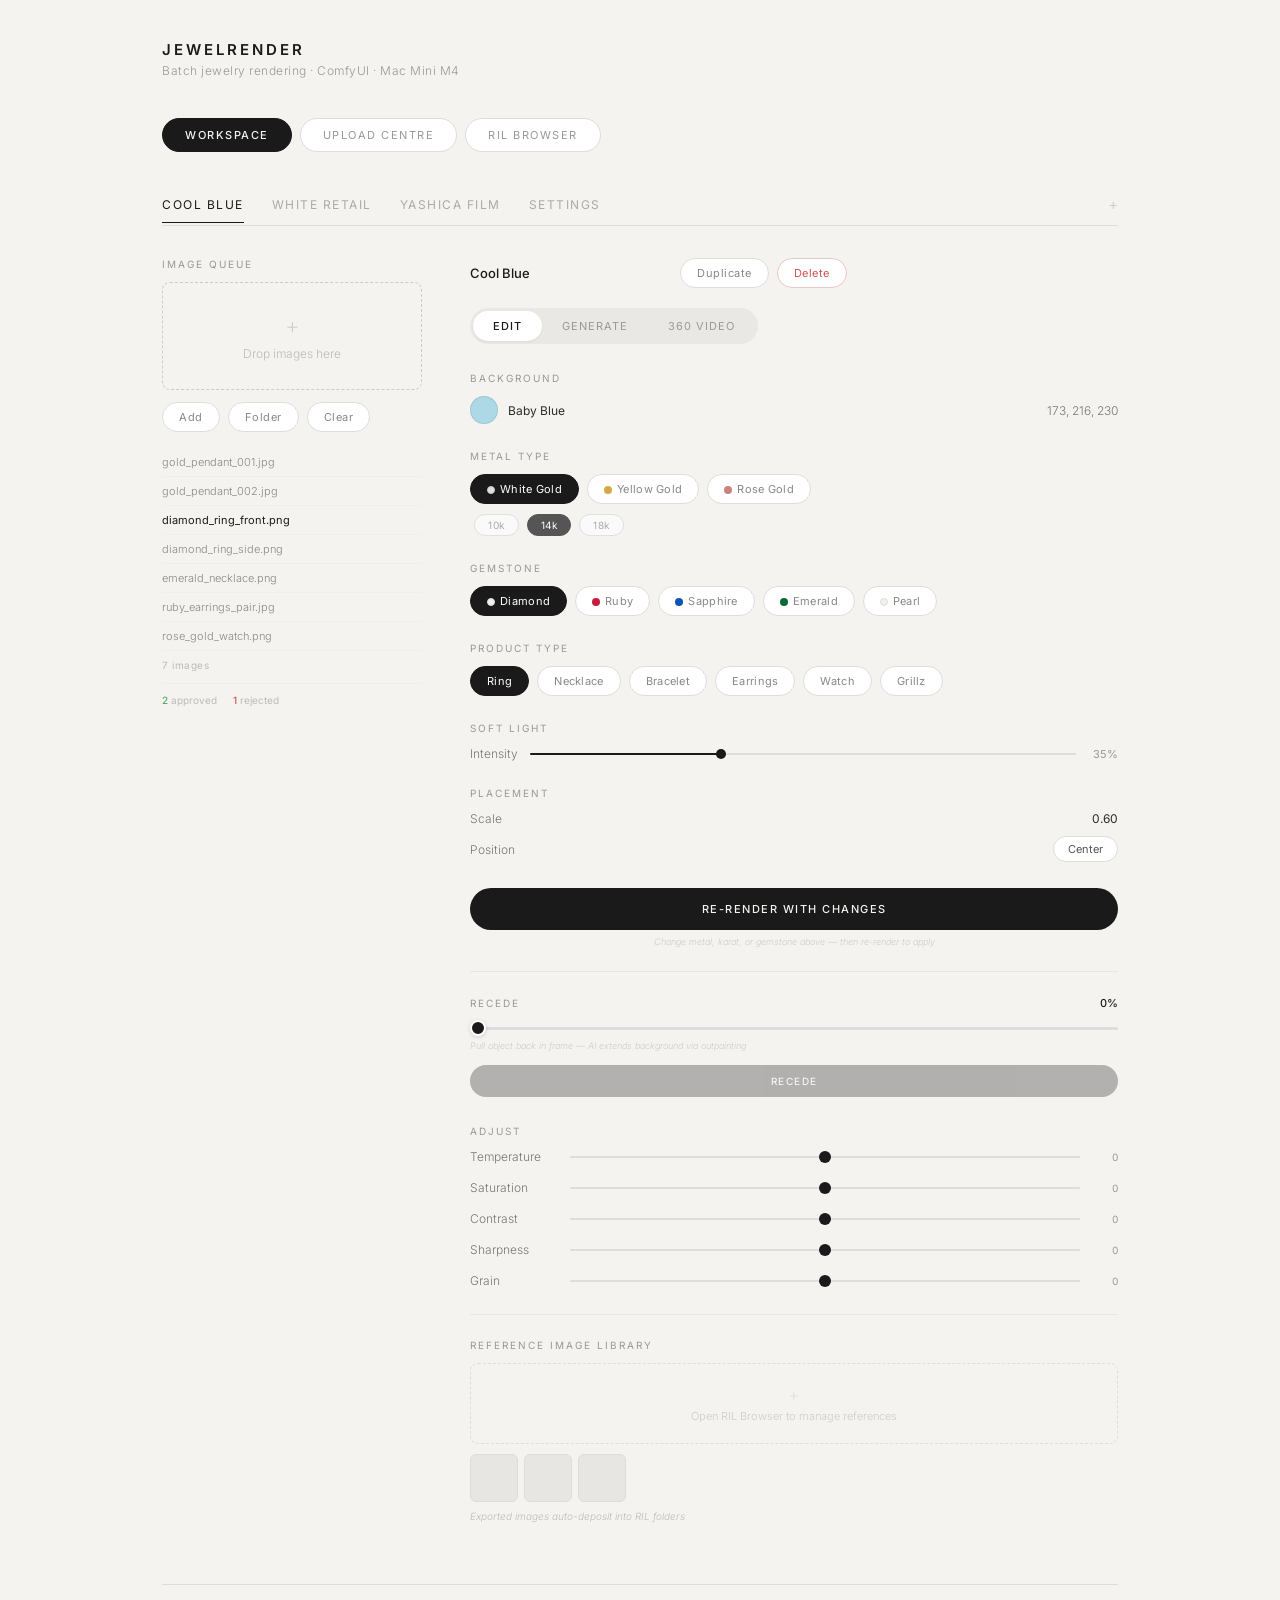
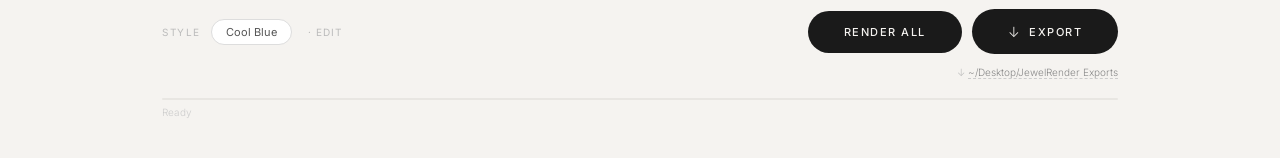
==== commit cb402b22: "Merge 8f9e850bf40dfb936c88df51d19f7720d4ac4539 into 49051b4916f5018b5af7e243c749d3b501ecb419" ====
--- a/frontend/src/index.html
+++ b/frontend/src/index.html
@@ -1,476 +1,3762 @@
 <!DOCTYPE html>
-<html lang="en">
-<head>
-  <meta charset="UTF-8">
-  <meta name="viewport" content="width=device-width, initial-scale=1.0, user-scalable=no">
-  <title>JewelRender</title>
-  <link rel="stylesheet" href="css/styles.css">
-  <link rel="preconnect" href="https://fonts.googleapis.com">
-  <link rel="preconnect" href="https://fonts.gstatic.com" crossorigin>
-  <link href="https://fonts.googleapis.com/css2?family=Inter:wght@300;400;500;600;700&display=swap" rel="stylesheet">
+<!-- saved from url=(0055)file:///Users/raksha/Downloads/JewelRender_FINAL_1.html -->
+<html lang="en"><head><meta http-equiv="Content-Type" content="text/html; charset=UTF-8">
+
+<meta name="viewport" content="width=device-width, initial-scale=1.0">
+<title>JewelRender</title>
+<style>
+  @import url('https://fonts.googleapis.com/css2?family=Inter:wght@300;400;500;600&display=swap');
+
+  * { margin: 0; padding: 0; box-sizing: border-box; }
+
+  body {
+    font-family: 'Inter', -apple-system, sans-serif;
+    background: #f5f3f0;
+    color: #2c2c2c;
+    min-height: 100vh;
+    -webkit-font-smoothing: antialiased;
+  }
+
+  .app {
+    max-width: 1020px;
+    margin: 0 auto;
+    padding: 40px 32px;
+  }
+
+  /* Header */
+  .header-row {
+    display: flex;
+    align-items: flex-end;
+    justify-content: space-between;
+    margin-bottom: 40px;
+  }
+  .logo {
+    font-size: 15px;
+    font-weight: 600;
+    letter-spacing: 3px;
+    text-transform: uppercase;
+    color: #1a1a1a;
+    margin-bottom: 4px;
+  }
+  .tagline {
+    font-size: 12px;
+    color: #999;
+    font-weight: 300;
+    letter-spacing: 0.5px;
+  }
+
+  /* Top Nav */
+  .top-nav {
+    display: flex;
+    gap: 8px;
+    margin-bottom: 32px;
+  }
+  .top-nav-btn {
+    font-size: 11px;
+    letter-spacing: 1.5px;
+    text-transform: uppercase;
+    padding: 9px 22px;
+    border-radius: 22px;
+    border: 1px solid #ddd;
+    background: white;
+    color: #999;
+    cursor: pointer;
+    transition: all 0.2s;
+    font-family: inherit;
+    font-weight: 400;
+  }
+  .top-nav-btn:hover { border-color: #999; color: #666; }
+  .top-nav-btn.active {
+    background: #1a1a1a;
+    color: #f5f3f0;
+    border-color: #1a1a1a;
+    font-weight: 500;
+  }
+
+  .top-nav-view { display: none; }
+  .top-nav-view.active { display: block; }
+
+  /* Preset Tabs */
+  .tabs {
+    display: flex;
+    align-items: center;
+    gap: 0;
+    border-bottom: 1px solid #ddd;
+    margin-bottom: 32px;
+  }
+  .tab {
+    padding: 10px 0;
+    margin-right: 28px;
+    font-size: 12px;
+    font-weight: 400;
+    letter-spacing: 1.5px;
+    text-transform: uppercase;
+    color: #aaa;
+    cursor: pointer;
+    border-bottom: 1.5px solid transparent;
+    transition: all 0.2s;
+    white-space: nowrap;
+  }
+  .tab:hover { color: #666; }
+  .tab.active {
+    color: #1a1a1a;
+    border-bottom-color: #1a1a1a;
+  }
+  .tab-add {
+    padding: 10px 0;
+    margin-left: auto;
+    margin-right: 0;
+    font-size: 16px;
+    font-weight: 300;
+    color: #ccc;
+    cursor: pointer;
+    transition: color 0.2s;
+    border-bottom: 1.5px solid transparent;
+  }
+  .tab-add:hover { color: #888; }
+
+  .tab-content { display: none; }
+  .tab-content.active { display: block; }
+
+  /* Mode Switcher */
+  .mode-bar {
+    display: flex;
+    gap: 0;
+    margin-bottom: 28px;
+    background: #eae8e4;
+    border-radius: 24px;
+    padding: 3px;
+    width: fit-content;
+  }
+  .mode-btn {
+    font-size: 11px;
+    letter-spacing: 1px;
+    text-transform: uppercase;
+    padding: 8px 20px;
+    border-radius: 22px;
+    color: #999;
+    cursor: pointer;
+    transition: all 0.2s;
+    font-weight: 400;
+  }
+  .mode-btn:hover { color: #666; }
+  .mode-btn.active {
+    background: white;
+    color: #1a1a1a;
+    font-weight: 500;
+    box-shadow: 0 1px 3px rgba(0,0,0,0.06);
+  }
+
+  .mode-content { display: none; }
+  .mode-content.active { display: block; }
+
+  /* Layout: two columns */
+  .layout {
+    display: grid;
+    grid-template-columns: 260px 1fr;
+    gap: 48px;
+    align-items: start;
+  }
+
+  /* Left: Image Queue */
+  .queue-label {
+    font-size: 10px;
+    letter-spacing: 2px;
+    text-transform: uppercase;
+    color: #999;
+    margin-bottom: 12px;
+  }
+
+  .drop-zone {
+    border: 1.5px dashed #ccc;
+    border-radius: 8px;
+    padding: 28px 16px;
+    text-align: center;
+    color: #bbb;
+    font-size: 12px;
+    font-weight: 300;
+    margin-bottom: 12px;
+    transition: all 0.2s;
+    cursor: pointer;
+  }
+  .drop-zone:hover {
+    border-color: #999;
+    color: #999;
+  }
+  .drop-zone .plus {
+    display: block;
+    font-size: 24px;
+    font-weight: 200;
+    margin-bottom: 6px;
+    color: #ccc;
+  }
+
+  .queue-actions {
+    display: flex;
+    gap: 8px;
+    margin-bottom: 16px;
+  }
+  .btn-sm {
+    font-size: 11px;
+    letter-spacing: 0.5px;
+    padding: 7px 16px;
+    border: 1px solid #ddd;
+    border-radius: 22px;
+    background: white;
+    color: #888;
+    cursor: pointer;
+    transition: all 0.15s;
+  }
+  .btn-sm:hover { border-color: #999; color: #555; }
+
+  .file-list {
+    list-style: none;
+    max-height: 280px;
+    overflow-y: auto;
+  }
+  .file-list li {
+    display: flex;
+    align-items: center;
+    justify-content: space-between;
+    font-size: 11px;
+    color: #888;
+    padding: 5px 0;
+    border-bottom: 1px solid #eee;
+    font-weight: 300;
+  }
+  .file-list li.active { color: #1a1a1a; font-weight: 400; }
+  .file-list .feedback {
+    display: flex;
+    gap: 4px;
+    opacity: 0;
+    transition: opacity 0.15s;
+  }
+  .file-list li:hover .feedback { opacity: 1; }
+  .fb-btn {
+    width: 18px;
+    height: 18px;
+    border-radius: 50%;
+    border: 1px solid #ddd;
+    background: white;
+    font-size: 10px;
+    line-height: 16px;
+    text-align: center;
+    cursor: pointer;
+    color: #bbb;
+    transition: all 0.15s;
+  }
+  .fb-btn:hover { border-color: #999; color: #555; }
+  .fb-btn.positive:hover { border-color: #7ec88b; color: #5aa76a; background: #f0faf2; }
+  .fb-btn.negative:hover { border-color: #e08080; color: #c55; background: #fdf0f0; }
+  .fb-btn.approved { border-color: #7ec88b; color: #5aa76a; background: #f0faf2; }
+  .fb-btn.rejected { border-color: #e08080; color: #c55; background: #fdf0f0; }
+
+  .file-count {
+    font-size: 10px;
+    color: #bbb;
+    margin-top: 8px;
+    letter-spacing: 0.5px;
+  }
+
+  /* Right: Style Panel */
+  .section {
+    margin-bottom: 26px;
+  }
+  .section-title {
+    font-size: 10px;
+    letter-spacing: 2px;
+    text-transform: uppercase;
+    color: #999;
+    margin-bottom: 12px;
+  }
+
+  .field {
+    display: flex;
+    align-items: center;
+    justify-content: space-between;
+    margin-bottom: 10px;
+  }
+  .field-label {
+    font-size: 12px;
+    color: #777;
+    font-weight: 300;
+  }
+  .field-value {
+    font-size: 12px;
+    color: #2c2c2c;
+    font-weight: 400;
+  }
+
+  .swatch {
+    width: 28px;
+    height: 28px;
+    border-radius: 50%;
+    border: 1.5px solid rgba(0,0,0,0.08);
+    display: inline-block;
+    vertical-align: middle;
+    margin-right: 10px;
+  }
+  .swatch-row {
+    display: flex;
+    align-items: center;
+  }
+
+  /* Toggle Pills (for metals, gemstones, karats) */
+  .toggle-pills {
+    display: flex;
+    flex-wrap: wrap;
+    gap: 8px;
+    margin-bottom: 10px;
+  }
+  .toggle-pill {
+    font-size: 11px;
+    padding: 7px 16px;
+    border-radius: 22px;
+    border: 1px solid #ddd;
+    background: white;
+    color: #888;
+    cursor: pointer;
+    transition: all 0.15s;
+    letter-spacing: 0.3px;
+  }
+  .toggle-pill:hover { border-color: #999; color: #555; }
+  .toggle-pill.active {
+    background: #1a1a1a;
+    color: white;
+    border-color: #1a1a1a;
+  }
+  /* Metal color swatches on pills */
+  .toggle-pill .metal-dot {
+    width: 8px;
+    height: 8px;
+    border-radius: 50%;
+    display: inline-block;
+    margin-right: 5px;
+    vertical-align: middle;
+  }
+  .metal-dot.wg { background: #e0e0e0; border: 1px solid #ccc; }
+  .metal-dot.yg { background: #d4a846; }
+  .metal-dot.rg { background: #c9837a; }
+
+  /* Karat sub-pills */
+  .karat-row {
+    display: flex;
+    gap: 8px;
+    margin-top: 8px;
+    margin-bottom: 14px;
+    padding-left: 4px;
+  }
+  .karat-pill {
+    font-size: 10px;
+    padding: 4px 13px;
+    border-radius: 14px;
+    border: 1px solid #e0e0e0;
+    background: #fafafa;
+    color: #aaa;
+    cursor: pointer;
+    transition: all 0.15s;
+    letter-spacing: 0.5px;
+  }
+  .karat-pill:hover { border-color: #999; color: #666; }
+  .karat-pill.active {
+    background: #555;
+    color: white;
+    border-color: #555;
+  }
+
+  /* Gemstone color dots */
+  .gem-dot {
+    width: 8px;
+    height: 8px;
+    border-radius: 50%;
+    display: inline-block;
+    margin-right: 5px;
+    vertical-align: middle;
+  }
+  .gem-dot.diamond { background: #f0f0f0; border: 1px solid #ddd; }
+  .gem-dot.ruby { background: #c41e3a; }
+  .gem-dot.sapphire-blue { background: #0f52ba; }
+  .gem-dot.sapphire-pink { background: #d473a2; }
+  .gem-dot.sapphire-yellow { background: #e8c840; }
+  .gem-dot.sapphire-white { background: #f5f5f5; border: 1px solid #ddd; }
+  .gem-dot.emerald { background: #046a38; }
+  .gem-dot.pearl { background: #f5f0e8; border: 1px solid #ddd; }
+
+  /* Slider */
+  .slider-row {
+    display: flex;
+    align-items: center;
+    gap: 12px;
+  }
+  .slider-track {
+    flex: 1;
+    height: 2px;
+    background: #ddd;
+    border-radius: 1px;
+    position: relative;
+  }
+  .slider-fill {
+    position: absolute;
+    height: 100%;
+    background: #1a1a1a;
+    border-radius: 1px;
+  }
+  .slider-dot {
+    width: 10px;
+    height: 10px;
+    background: #1a1a1a;
+    border-radius: 50%;
+    position: absolute;
+    top: -4px;
+  }
+  .slider-val {
+    font-size: 11px;
+    color: #999;
+    min-width: 30px;
+    text-align: right;
+  }
+
+  /* Select */
+  .select-pill {
+    font-size: 11px;
+    padding: 5px 14px;
+    border: 1px solid #ddd;
+    border-radius: 20px;
+    background: white;
+    color: #555;
+  }
+
+  /* Checkbox */
+  .check-row {
+    display: flex;
+    align-items: center;
+    gap: 8px;
+    font-size: 12px;
+    color: #555;
+    font-weight: 300;
+  }
+  .check {
+    width: 14px; height: 14px;
+    border-radius: 3px;
+    border: 1.5px solid #ccc;
+    display: flex;
+    align-items: center;
+    justify-content: center;
+    cursor: pointer;
+  }
+  .check.on {
+    background: #1a1a1a;
+    border-color: #1a1a1a;
+  }
+  .check.on::after {
+    content: '';
+    width: 6px; height: 3px;
+    border-left: 1.5px solid white;
+    border-bottom: 1.5px solid white;
+    transform: rotate(-45deg);
+    margin-top: -1px;
+  }
+
+  /* Tags */
+  .tags {
+    display: flex;
+    flex-wrap: wrap;
+    gap: 6px;
+    margin-top: 10px;
+  }
+  .tag {
+    font-size: 10px;
+    padding: 4px 12px;
+    border-radius: 20px;
+    background: #eae8e4;
+    color: #777;
+    letter-spacing: 0.3px;
+  }
+
+  /* Reference gallery */
+  .ref-area {
+    border: 1.5px dashed #ddd;
+    border-radius: 8px;
+    padding: 20px;
+    text-align: center;
+    color: #ccc;
+    font-size: 11px;
+    font-weight: 300;
+    cursor: pointer;
+    transition: all 0.2s;
+  }
+  .ref-area:hover { border-color: #999; color: #999; }
+  .ref-area .icon { font-size: 18px; margin-bottom: 4px; display: block; opacity: 0.4; }
+  .ref-note {
+    font-size: 10px;
+    color: #bbb;
+    margin-top: 8px;
+    font-weight: 300;
+    font-style: italic;
+  }
+  .ref-thumbs {
+    display: flex;
+    gap: 6px;
+    margin-top: 10px;
+    flex-wrap: wrap;
+  }
+  .ref-thumb {
+    width: 48px;
+    height: 48px;
+    border-radius: 6px;
+    background: #e8e6e2;
+    border: 1px solid #ddd;
+    position: relative;
+    overflow: hidden;
+  }
+  .ref-thumb .remove {
+    position: absolute;
+    top: 2px; right: 2px;
+    width: 14px; height: 14px;
+    border-radius: 50%;
+    background: rgba(0,0,0,0.5);
+    color: white;
+    font-size: 8px;
+    line-height: 14px;
+    text-align: center;
+    cursor: pointer;
+    opacity: 0;
+    transition: opacity 0.15s;
+  }
+  .ref-thumb:hover .remove { opacity: 1; }
+
+  /* Multi-angle upload for video */
+  .angle-grid {
+    display: grid;
+    grid-template-columns: repeat(3, 1fr);
+    gap: 10px;
+    margin-bottom: 16px;
+  }
+  .angle-slot {
+    border: 1.5px dashed #ddd;
+    border-radius: 8px;
+    padding: 18px 8px;
+    text-align: center;
+    cursor: pointer;
+    transition: all 0.2s;
+  }
+  .angle-slot:hover { border-color: #999; }
+  .angle-slot .angle-label {
+    font-size: 9px;
+    letter-spacing: 1px;
+    text-transform: uppercase;
+    color: #bbb;
+    margin-top: 4px;
+  }
+  .angle-slot .plus {
+    display: block;
+    font-size: 18px;
+    font-weight: 200;
+    color: #ccc;
+  }
+
+  /* Textarea */
+  .text-area {
+    width: 100%;
+    padding: 10px 14px;
+    border: 1px solid #ddd;
+    border-radius: 8px;
+    background: white;
+    font-size: 11px;
+    color: #555;
+    font-family: inherit;
+    font-weight: 300;
+    resize: none;
+    min-height: 44px;
+  }
+  .text-area::placeholder { color: #bbb; font-style: italic; }
+
+  /* Input */
+  .input {
+    padding: 5px 12px;
+    border: 1px solid #ddd;
+    border-radius: 6px;
+    background: white;
+    font-size: 11px;
+    color: #555;
+    font-family: inherit;
+    width: 100%;
+  }
+
+  /* Connection */
+  .conn-row {
+    display: flex;
+    align-items: center;
+    gap: 8px;
+    margin-top: 10px;
+  }
+  .dot-status {
+    width: 6px; height: 6px;
+    border-radius: 50%;
+    background: #ccc;
+  }
+  .dot-status.on { background: #7ec88b; }
+  .conn-label { font-size: 10px; color: #bbb; }
+
+  /* Divider */
+  .divider {
+    height: 1px;
+    background: #e8e6e2;
+    margin: 24px 0;
+  }
+
+  /* Preset management row */
+  .preset-manage {
+    display: flex;
+    gap: 8px;
+    align-items: center;
+    margin-bottom: 20px;
+  }
+  .preset-name-edit {
+    font-size: 13px;
+    font-weight: 500;
+    color: #1a1a1a;
+    border: none;
+    border-bottom: 1px solid transparent;
+    background: transparent;
+    font-family: inherit;
+    padding: 2px 0;
+    transition: border-color 0.2s;
+  }
+  .preset-name-edit:focus {
+    outline: none;
+    border-bottom-color: #1a1a1a;
+  }
+  .btn-sm.danger { color: #c55; border-color: #e8c8c8; }
+  .btn-sm.danger:hover { color: #a33; border-color: #c55; }
+
+  /* Recede Control */
+  .recede-section {
+    margin-bottom: 28px;
+  }
+  .recede-label-row {
+    display: flex;
+    align-items: center;
+    justify-content: space-between;
+    margin-bottom: 12px;
+  }
+  .recede-title {
+    font-size: 10px;
+    letter-spacing: 2px;
+    text-transform: uppercase;
+    color: #999;
+  }
+  .recede-val {
+    font-size: 11px;
+    color: #1a1a1a;
+    font-weight: 500;
+    font-variant-numeric: tabular-nums;
+    min-width: 36px;
+    text-align: right;
+  }
+  .recede-wrap {
+    position: relative;
+    height: 12px;
+    display: flex;
+    align-items: center;
+  }
+  .recede-slider {
+    width: 100%;
+    -webkit-appearance: none;
+    appearance: none;
+    height: 3px;
+    background: linear-gradient(to right, #ddd 100%, #1a1a1a 100%);
+    border-radius: 2px;
+    outline: none;
+  }
+  .recede-slider::-webkit-slider-thumb {
+    -webkit-appearance: none;
+    width: 16px; height: 16px;
+    border-radius: 50%;
+    background: #1a1a1a;
+    cursor: pointer;
+    border: 2px solid white;
+    box-shadow: 0 1px 4px rgba(0,0,0,0.15);
+  }
+  .recede-hint {
+    font-size: 9px;
+    color: #ccc;
+    margin-top: 6px;
+    font-weight: 300;
+    font-style: italic;
+  }
+  .recede-btn {
+    margin-top: 14px;
+    width: 100%;
+    font-size: 10px;
+    letter-spacing: 1.5px;
+    text-transform: uppercase;
+    padding: 10px 0;
+    background: #1a1a1a;
+    color: #f5f3f0;
+    border: none;
+    border-radius: 20px;
+    cursor: pointer;
+    font-family: inherit;
+    font-weight: 500;
+    transition: all 0.2s;
+    opacity: 0.3;
+    pointer-events: none;
+  }
+  .recede-btn:hover { background: #333; }
+  .recede-btn.ready { opacity: 1; pointer-events: auto; }
+
+  /* Edit Slider Rows */
+  .edit-group { margin-bottom: 24px; }
+  .edit-group-title {
+    font-size: 10px;
+    letter-spacing: 1.5px;
+    text-transform: uppercase;
+    color: #bbb;
+    margin-bottom: 14px;
+  }
+  .edit-slider-row {
+    display: flex;
+    align-items: center;
+    justify-content: space-between;
+    margin-bottom: 16px;
+  }
+  .edit-slider-label {
+    font-size: 12px;
+    color: #777;
+    font-weight: 300;
+    min-width: 90px;
+  }
+  .edit-slider-wrap {
+    flex: 1;
+    margin: 0 10px;
+    position: relative;
+    height: 12px;
+    display: flex;
+    align-items: center;
+  }
+  .edit-slider-center {
+    position: absolute;
+    left: 50%;
+    top: 50%;
+    transform: translate(-50%, -50%);
+    width: 1px;
+    height: 8px;
+    background: #ccc;
+    pointer-events: none;
+    z-index: 1;
+  }
+  .edit-slider {
+    width: 100%;
+    -webkit-appearance: none;
+    appearance: none;
+    height: 2px;
+    background: #ddd;
+    border-radius: 1px;
+    outline: none;
+    position: relative;
+    z-index: 2;
+  }
+  .edit-slider::-webkit-slider-thumb {
+    -webkit-appearance: none;
+    width: 12px; height: 12px;
+    border-radius: 50%;
+    background: #1a1a1a;
+    cursor: pointer;
+    border: none;
+  }
+  .edit-slider-val {
+    font-size: 10px;
+    color: #999;
+    min-width: 28px;
+    text-align: right;
+    font-variant-numeric: tabular-nums;
+  }
+
+  /* Bottom */
+  .bottom {
+    display: flex;
+    align-items: center;
+    justify-content: space-between;
+    margin-top: 36px;
+    padding-top: 24px;
+    border-top: 1px solid #ddd;
+  }
+  .bottom-left {
+    display: flex;
+    align-items: center;
+    gap: 10px;
+  }
+  .active-label {
+    font-size: 10px;
+    letter-spacing: 1.5px;
+    text-transform: uppercase;
+    color: #bbb;
+  }
+  .active-mode {
+    font-size: 10px;
+    letter-spacing: 1px;
+    text-transform: uppercase;
+    color: #bbb;
+    margin-left: 6px;
+  }
+  .render-btn {
+    font-size: 11px;
+    letter-spacing: 1.5px;
+    text-transform: uppercase;
+    padding: 14px 36px;
+    background: #1a1a1a;
+    color: #f5f3f0;
+    border: none;
+    border-radius: 24px;
+    cursor: pointer;
+    font-family: inherit;
+    font-weight: 500;
+    transition: all 0.2s;
+  }
+  .render-btn:hover { background: #333; }
+
+  .export-btn {
+    font-size: 11px;
+    letter-spacing: 1.5px;
+    text-transform: uppercase;
+    padding: 14px 36px;
+    background: #1a1a1a;
+    color: #f5f3f0;
+    border: none;
+    border-radius: 24px;
+    cursor: pointer;
+    font-family: inherit;
+    font-weight: 500;
+    transition: all 0.2s;
+    display: flex;
+    align-items: center;
+    gap: 8px;
+  }
+  .export-btn:hover { background: #333; }
+  .export-btn .export-icon { font-size: 14px; font-weight: 300; }
+  .export-row {
+    display: flex;
+    align-items: center;
+    gap: 12px;
+  }
+  .export-path {
+    font-size: 10px;
+    color: #bbb;
+    font-weight: 300;
+  }
+  .export-path span {
+    color: #888;
+    cursor: pointer;
+    border-bottom: 1px dashed #ccc;
+  }
+  .export-path span:hover { color: #555; }
+
+  .progress-track {
+    width: 100%;
+    height: 2px;
+    background: #e8e6e2;
+    border-radius: 1px;
+    margin-top: 20px;
+    overflow: hidden;
+  }
+  .progress-fill { height: 100%; width: 0%; background: #1a1a1a; border-radius: 1px; }
+  .status {
+    font-size: 10px;
+    color: #ccc;
+    margin-top: 6px;
+    font-weight: 300;
+  }
+
+  .feedback-stats {
+    display: flex;
+    gap: 16px;
+    margin-top: 12px;
+    padding-top: 10px;
+    border-top: 1px solid #eee;
+  }
+  .fb-stat { font-size: 10px; color: #bbb; }
+  .fb-stat span { font-weight: 500; }
+  .fb-stat.pos span { color: #5aa76a; }
+  .fb-stat.neg span { color: #c55; }
+
+  /* ═══ EDITOR OVERLAY ═══ */
+  .editor-overlay {
+    display: none;
+    position: fixed;
+    inset: 0;
+    background: rgba(0,0,0,0.4);
+    z-index: 100;
+    backdrop-filter: blur(4px);
+  }
+  .editor-overlay.open { display: flex; }
+
+  .editor-panel {
+    position: fixed;
+    top: 0; right: 0; bottom: 0;
+    width: 920px;
+    max-width: 100vw;
+    background: #f5f3f0;
+    box-shadow: -8px 0 40px rgba(0,0,0,0.12);
+    display: grid;
+    grid-template-columns: 1fr 340px;
+    z-index: 101;
+    overflow: hidden;
+  }
+
+  .editor-preview {
+    background: #e8e6e2;
+    display: flex;
+    align-items: center;
+    justify-content: center;
+    position: relative;
+    overflow: hidden;
+  }
+  .editor-preview-img {
+    width: 280px;
+    height: 480px;
+    background: #ADD8E6;
+    border-radius: 12px;
+    display: flex;
+    align-items: center;
+    justify-content: center;
+    font-size: 11px;
+    color: rgba(255,255,255,0.6);
+    font-weight: 300;
+    letter-spacing: 1px;
+    box-shadow: 0 8px 32px rgba(0,0,0,0.1);
+  }
+  .editor-filename {
+    position: absolute;
+    bottom: 16px;
+    left: 16px;
+    font-size: 10px;
+    color: #999;
+    font-weight: 300;
+  }
+  .editor-nav {
+    position: absolute;
+    bottom: 16px;
+    right: 16px;
+    display: flex;
+    gap: 6px;
+  }
+  .editor-nav-btn {
+    width: 28px; height: 28px;
+    border-radius: 50%;
+    border: 1px solid rgba(0,0,0,0.1);
+    background: white;
+    font-size: 12px;
+    line-height: 26px;
+    text-align: center;
+    cursor: pointer;
+    color: #888;
+    transition: all 0.15s;
+  }
+  .editor-nav-btn:hover { border-color: #999; color: #333; }
+  .compare-btn {
+    position: absolute;
+    top: 16px; left: 16px;
+    font-size: 9px;
+    letter-spacing: 1px;
+    text-transform: uppercase;
+    padding: 5px 14px;
+    border-radius: 20px;
+    border: 1px solid rgba(0,0,0,0.1);
+    background: white;
+    color: #888;
+    cursor: pointer;
+    transition: all 0.15s;
+  }
+  .compare-btn:hover { border-color: #999; color: #333; }
+  .compare-btn.active { background: #1a1a1a; color: white; border-color: #1a1a1a; }
+
+  /* Brush tool overlay button */
+  .brush-btn {
+    position: absolute;
+    top: 16px; right: 16px;
+    font-size: 9px;
+    letter-spacing: 1px;
+    text-transform: uppercase;
+    padding: 5px 14px;
+    border-radius: 20px;
+    border: 1px solid rgba(0,0,0,0.1);
+    background: white;
+    color: #888;
+    cursor: pointer;
+    transition: all 0.15s;
+    display: flex;
+    align-items: center;
+    gap: 5px;
+  }
+  .brush-btn:hover { border-color: #999; color: #333; }
+  .brush-btn.active { background: #1a1a1a; color: white; border-color: #1a1a1a; }
+  .brush-btn .brush-icon { font-size: 12px; }
+
+  /* Brush size control */
+  .brush-controls {
+    position: absolute;
+    top: 50px; right: 16px;
+    background: white;
+    border-radius: 12px;
+    padding: 14px 16px;
+    box-shadow: 0 4px 20px rgba(0,0,0,0.12);
+    display: none;
+    width: 200px;
+  }
+  .brush-controls.open { display: block; }
+  .brush-controls-title {
+    font-size: 9px;
+    letter-spacing: 1.5px;
+    text-transform: uppercase;
+    color: #999;
+    margin-bottom: 10px;
+  }
+  .brush-size-row {
+    display: flex;
+    align-items: center;
+    gap: 8px;
+    margin-bottom: 12px;
+  }
+  .brush-size-preview {
+    width: 24px; height: 24px;
+    display: flex;
+    align-items: center;
+    justify-content: center;
+  }
+  .brush-size-dot {
+    border-radius: 50%;
+    background: rgba(26,26,26,0.3);
+    border: 1.5px solid #1a1a1a;
+    transition: all 0.15s;
+  }
+  .brush-prompt {
+    width: 100%;
+    padding: 8px 10px;
+    border: 1px solid #ddd;
+    border-radius: 6px;
+    font-size: 10px;
+    font-family: inherit;
+    color: #555;
+    resize: none;
+    min-height: 36px;
+  }
+  .brush-prompt::placeholder { color: #bbb; font-style: italic; }
+  .brush-apply-btn {
+    margin-top: 8px;
+    width: 100%;
+    font-size: 9px;
+    letter-spacing: 1px;
+    text-transform: uppercase;
+    padding: 7px 0;
+    background: #1a1a1a;
+    color: #f5f3f0;
+    border: none;
+    border-radius: 16px;
+    cursor: pointer;
+    font-family: inherit;
+    font-weight: 500;
+  }
+  .brush-apply-btn:hover { background: #333; }
+
+  .editor-sidebar {
+    padding: 32px 28px;
+    overflow-y: auto;
+    border-left: 1px solid #e8e6e2;
+  }
+  .editor-header {
+    display: flex;
+    align-items: center;
+    justify-content: space-between;
+    margin-bottom: 28px;
+    margin-bottom: 24px;
+  }
+  .editor-title {
+    font-size: 10px;
+    letter-spacing: 2px;
+    text-transform: uppercase;
+    color: #999;
+  }
+  .editor-close {
+    width: 24px; height: 24px;
+    border-radius: 50%;
+    border: 1px solid #ddd;
+    background: white;
+    font-size: 12px;
+    line-height: 22px;
+    text-align: center;
+    cursor: pointer;
+    color: #bbb;
+  }
+  .editor-close:hover { border-color: #999; color: #555; }
+
+  .editor-divider {
+    height: 1px;
+    background: #e8e6e2;
+    margin: 20px 0;
+  }
+
+  .editor-actions {
+    display: flex;
+    gap: 8px;
+    margin-top: 20px;
+  }
+  .editor-btn {
+    flex: 1;
+    font-size: 11px;
+    letter-spacing: 1.5px;
+    text-transform: uppercase;
+    padding: 12px 0;
+    border-radius: 22px;
+    text-align: center;
+    cursor: pointer;
+    font-family: inherit;
+    font-weight: 500;
+    transition: all 0.15s;
+    border: none;
+  }
+  .editor-btn.primary { background: #1a1a1a; color: #f5f3f0; }
+  .editor-btn.primary:hover { background: #333; }
+  .editor-btn.secondary { background: white; color: #888; border: 1px solid #ddd; }
+  .editor-btn.secondary:hover { border-color: #999; color: #555; }
+
+  .editor-reset {
+    font-size: 10px;
+    color: #bbb;
+    text-align: center;
+    margin-top: 10px;
+    cursor: pointer;
+    font-weight: 300;
+  }
+  .editor-reset:hover { color: #888; }
+
+  .editor-tool-bar {
+    display: flex;
+    gap: 0;
+    margin-bottom: 24px;
+    border-bottom: 1px solid #e8e6e2;
+  }
+  .editor-tool-tab {
+    padding: 10px 0;
+    margin-right: 24px;
+    font-size: 11px;
+    letter-spacing: 1.5px;
+    text-transform: uppercase;
+    color: #bbb;
+    cursor: pointer;
+    border-bottom: 1.5px solid transparent;
+    transition: all 0.2s;
+  }
+  .editor-tool-tab:hover { color: #888; }
+  .editor-tool-tab.active {
+    color: #1a1a1a;
+    border-bottom-color: #1a1a1a;
+  }
+  .editor-tool-content { display: none; }
+  .editor-tool-content.active { display: block; }
+
+  /* Crop Tool */
+  .crop-preview {
+    width: 100%;
+    aspect-ratio: 9/16;
+    max-height: 180px;
+    background: #e8e6e2;
+    border-radius: 6px;
+    position: relative;
+    margin-bottom: 16px;
+    overflow: hidden;
+    display: flex;
+    align-items: center;
+    justify-content: center;
+  }
+  .crop-frame {
+    border: 1.5px solid rgba(255,255,255,0.8);
+    position: absolute;
+    box-shadow: 0 0 0 1000px rgba(0,0,0,0.35);
+    transition: all 0.3s;
+  }
+  .crop-frame.ratio-free { width: 80%; height: 80%; }
+  .crop-frame.ratio-1-1 { width: 60%; aspect-ratio: 1/1; height: auto; }
+  .crop-frame.ratio-4-5 { width: 58%; aspect-ratio: 4/5; height: auto; }
+  .crop-frame.ratio-9-16 { width: 50%; aspect-ratio: 9/16; height: auto; }
+  .crop-frame.ratio-16-9 { width: 85%; aspect-ratio: 16/9; height: auto; }
+  .crop-grid {
+    position: absolute;
+    inset: 0;
+    display: grid;
+    grid-template-columns: 1fr 1fr 1fr;
+    grid-template-rows: 1fr 1fr 1fr;
+  }
+  .crop-grid > div { border: 0.5px solid rgba(255,255,255,0.25); }
+  .crop-handle {
+    position: absolute;
+    width: 12px; height: 12px;
+    background: white;
+    border-radius: 50%;
+    box-shadow: 0 1px 3px rgba(0,0,0,0.2);
+  }
+  .crop-handle.tl { top: -6px; left: -6px; }
+  .crop-handle.tr { top: -6px; right: -6px; }
+  .crop-handle.bl { bottom: -6px; left: -6px; }
+  .crop-handle.br { bottom: -6px; right: -6px; }
+
+  .ratio-pills {
+    display: flex;
+    flex-wrap: wrap;
+    gap: 6px;
+    margin-bottom: 16px;
+  }
+  .ratio-pill {
+    font-size: 11px;
+    padding: 7px 14px;
+    border-radius: 22px;
+    border: 1px solid #ddd;
+    background: white;
+    color: #888;
+    cursor: pointer;
+    transition: all 0.15s;
+  }
+  .ratio-pill:hover { border-color: #999; color: #555; }
+  .ratio-pill.active { background: #1a1a1a; color: white; border-color: #1a1a1a; }
+
+  .crop-actions {
+    display: flex;
+    gap: 8px;
+    margin-top: 14px;
+  }
+  .crop-action-btn {
+    font-size: 11px;
+    padding: 7px 16px;
+    border-radius: 22px;
+    border: 1px solid #ddd;
+    background: white;
+    color: #888;
+    cursor: pointer;
+    transition: all 0.15s;
+  }
+  .crop-action-btn:hover { border-color: #999; color: #555; }
+
+  /* ═══ UPLOAD CENTRE OVERLAY ═══ */
+  .upload-overlay {
+    display: none;
+    position: fixed;
+    inset: 0;
+    background: rgba(0,0,0,0.4);
+    z-index: 100;
+    backdrop-filter: blur(4px);
+    justify-content: center;
+    align-items: center;
+  }
+  .upload-overlay.open { display: flex; }
+  .upload-panel {
+    width: 700px;
+    max-width: 95vw;
+    max-height: 85vh;
+    background: #f5f3f0;
+    border-radius: 16px;
+    box-shadow: 0 16px 60px rgba(0,0,0,0.18);
+    overflow: hidden;
+    display: flex;
+    flex-direction: column;
+  }
+  .upload-header {
+    display: flex;
+    align-items: center;
+    justify-content: space-between;
+    padding: 20px 24px;
+    border-bottom: 1px solid #e8e6e2;
+  }
+  .upload-title {
+    font-size: 12px;
+    letter-spacing: 2px;
+    text-transform: uppercase;
+    color: #1a1a1a;
+    font-weight: 500;
+  }
+  .upload-body {
+    padding: 24px;
+    overflow-y: auto;
+    flex: 1;
+  }
+  .upload-drop {
+    border: 2px dashed #ccc;
+    border-radius: 12px;
+    padding: 40px;
+    text-align: center;
+    color: #bbb;
+    font-size: 13px;
+    font-weight: 300;
+    margin-bottom: 20px;
+    transition: all 0.2s;
+    cursor: pointer;
+  }
+  .upload-drop:hover { border-color: #999; color: #999; }
+  .upload-drop .plus { display: block; font-size: 32px; font-weight: 200; color: #ccc; margin-bottom: 8px; }
+  .upload-staging {
+    margin-bottom: 20px;
+  }
+  .upload-staging-title {
+    font-size: 10px;
+    letter-spacing: 1.5px;
+    text-transform: uppercase;
+    color: #999;
+    margin-bottom: 10px;
+  }
+  .upload-staging-grid {
+    display: grid;
+    grid-template-columns: repeat(6, 1fr);
+    gap: 8px;
+  }
+  .upload-staging-thumb {
+    aspect-ratio: 1;
+    background: #e8e6e2;
+    border-radius: 6px;
+    border: 1px solid #ddd;
+    display: flex;
+    align-items: center;
+    justify-content: center;
+    font-size: 9px;
+    color: #bbb;
+    cursor: grab;
+  }
+  .upload-folders-title {
+    font-size: 10px;
+    letter-spacing: 1.5px;
+    text-transform: uppercase;
+    color: #999;
+    margin-bottom: 12px;
+    margin-top: 4px;
+  }
+  .upload-folder-group {
+    margin-bottom: 16px;
+  }
+  .upload-folder-group-title {
+    font-size: 9px;
+    letter-spacing: 1.5px;
+    text-transform: uppercase;
+    color: #bbb;
+    margin-bottom: 8px;
+  }
+  .upload-folder-pills {
+    display: flex;
+    flex-wrap: wrap;
+    gap: 6px;
+  }
+  .upload-folder-pill {
+    font-size: 11px;
+    padding: 7px 16px;
+    border-radius: 22px;
+    border: 1.5px dashed #ddd;
+    background: white;
+    color: #999;
+    cursor: pointer;
+    transition: all 0.15s;
+    position: relative;
+  }
+  .upload-folder-pill:hover { border-color: #999; border-style: solid; color: #555; }
+  .upload-folder-pill .folder-count {
+    font-size: 9px;
+    background: #eae8e4;
+    color: #999;
+    padding: 2px 6px;
+    border-radius: 8px;
+    margin-left: 5px;
+  }
+  .upload-footer {
+    padding: 16px 24px;
+    border-top: 1px solid #e8e6e2;
+    display: flex;
+    gap: 8px;
+    justify-content: flex-end;
+  }
+
+  /* ═══ RIL BROWSER OVERLAY ═══ */
+  .ril-overlay {
+    display: none;
+    position: fixed;
+    inset: 0;
+    background: rgba(0,0,0,0.4);
+    z-index: 100;
+    backdrop-filter: blur(4px);
+    justify-content: center;
+    align-items: center;
+  }
+  .ril-overlay.open { display: flex; }
+  .ril-panel {
+    width: 800px;
+    max-width: 95vw;
+    max-height: 85vh;
+    background: #f5f3f0;
+    border-radius: 16px;
+    box-shadow: 0 16px 60px rgba(0,0,0,0.18);
+    overflow: hidden;
+    display: flex;
+    flex-direction: column;
+  }
+  .ril-header {
+    display: flex;
+    align-items: center;
+    justify-content: space-between;
+    padding: 20px 24px;
+    border-bottom: 1px solid #e8e6e2;
+  }
+  .ril-search {
+    flex: 1;
+    margin: 0 16px;
+    padding: 8px 16px;
+    border: 1px solid #ddd;
+    border-radius: 24px;
+    background: white;
+    font-size: 12px;
+    font-family: inherit;
+    color: #555;
+    outline: none;
+  }
+  .ril-search::placeholder { color: #bbb; }
+  .ril-search:focus { border-color: #999; }
+  .ril-type-toggle {
+    display: flex;
+    gap: 0;
+    background: #eae8e4;
+    border-radius: 16px;
+    padding: 2px;
+  }
+  .ril-type-btn {
+    font-size: 9px;
+    letter-spacing: 1px;
+    text-transform: uppercase;
+    padding: 5px 14px;
+    border-radius: 14px;
+    color: #999;
+    cursor: pointer;
+    transition: all 0.15s;
+  }
+  .ril-type-btn.active { background: white; color: #1a1a1a; font-weight: 500; }
+  .ril-body {
+    display: flex;
+    flex: 1;
+    overflow: hidden;
+  }
+  .ril-sidebar {
+    width: 200px;
+    border-right: 1px solid #e8e6e2;
+    padding: 16px;
+    overflow-y: auto;
+  }
+  .ril-folder-group {
+    margin-bottom: 16px;
+  }
+  .ril-folder-group-title {
+    font-size: 9px;
+    letter-spacing: 1.5px;
+    text-transform: uppercase;
+    color: #bbb;
+    margin-bottom: 8px;
+  }
+  .ril-folder-item {
+    font-size: 12px;
+    color: #888;
+    padding: 7px 10px;
+    border-radius: 8px;
+    cursor: pointer;
+    transition: all 0.15s;
+    font-weight: 300;
+    margin-bottom: 3px;
+  }
+  .ril-folder-item:hover { background: #eae8e4; color: #555; }
+  .ril-folder-item.active { background: #1a1a1a; color: white; font-weight: 400; }
+  .ril-folder-item .count {
+    float: right;
+    font-size: 9px;
+    color: #bbb;
+  }
+  .ril-folder-item.active .count { color: rgba(255,255,255,0.5); }
+  .ril-content {
+    flex: 1;
+    padding: 16px;
+    overflow-y: auto;
+  }
+  .ril-grid {
+    display: grid;
+    grid-template-columns: repeat(4, 1fr);
+    gap: 10px;
+  }
+  .ril-thumb {
+    aspect-ratio: 9/16;
+    background: #e8e6e2;
+    border-radius: 8px;
+    border: 1px solid #ddd;
+    display: flex;
+    align-items: center;
+    justify-content: center;
+    font-size: 9px;
+    color: #bbb;
+    cursor: pointer;
+    transition: all 0.15s;
+    position: relative;
+    overflow: hidden;
+  }
+  .ril-thumb:hover { border-color: #999; }
+  .ril-thumb-tags {
+    position: absolute;
+    bottom: 4px;
+    left: 4px;
+    right: 4px;
+    display: flex;
+    flex-wrap: wrap;
+    gap: 2px;
+  }
+  .ril-thumb-tag {
+    font-size: 7px;
+    padding: 1px 5px;
+    background: rgba(0,0,0,0.5);
+    color: white;
+    border-radius: 8px;
+    letter-spacing: 0.3px;
+  }
+  .ril-empty {
+    text-align: center;
+    color: #ccc;
+    font-size: 12px;
+    font-weight: 300;
+    padding: 60px 20px;
+  }
+
+  /* ═══ POST-RENDER SPLIT VIEW ═══ */
+  .post-render {
+    display: none;
+    position: fixed;
+    inset: 0;
+    z-index: 90;
+    background: #f5f3f0;
+  }
+  .post-render.open { display: grid; grid-template-columns: 1fr 380px; }
+
+  .post-render-preview {
+    background: #e8e6e2;
+    display: flex;
+    align-items: center;
+    justify-content: center;
+    position: relative;
+    overflow: hidden;
+  }
+  .post-render-img {
+    width: 340px;
+    height: 580px;
+    background: #ADD8E6;
+    border-radius: 16px;
+    display: flex;
+    align-items: center;
+    justify-content: center;
+    font-size: 12px;
+    color: rgba(255,255,255,0.5);
+    font-weight: 300;
+    letter-spacing: 1px;
+    box-shadow: 0 12px 48px rgba(0,0,0,0.12);
+  }
+  .post-render-nav {
+    position: absolute;
+    bottom: 20px;
+    left: 50%;
+    transform: translateX(-50%);
+    display: flex;
+    gap: 8px;
+    align-items: center;
+  }
+  .post-render-nav-btn {
+    width: 32px; height: 32px;
+    border-radius: 50%;
+    border: 1px solid rgba(0,0,0,0.1);
+    background: white;
+    font-size: 14px;
+    line-height: 30px;
+    text-align: center;
+    cursor: pointer;
+    color: #888;
+    transition: all 0.15s;
+  }
+  .post-render-nav-btn:hover { border-color: #999; color: #333; }
+  .post-render-counter {
+    font-size: 10px;
+    color: #999;
+    letter-spacing: 1px;
+    min-width: 40px;
+    text-align: center;
+  }
+  .post-render-filename {
+    position: absolute;
+    bottom: 20px;
+    left: 20px;
+    font-size: 10px;
+    color: #999;
+    font-weight: 300;
+  }
+  /* Brush button on post-render preview */
+  .post-render-brush {
+    position: absolute;
+    top: 20px; right: 20px;
+    font-size: 9px;
+    letter-spacing: 1px;
+    text-transform: uppercase;
+    padding: 6px 16px;
+    border-radius: 20px;
+    border: 1px solid rgba(0,0,0,0.1);
+    background: white;
+    color: #888;
+    cursor: pointer;
+    display: flex;
+    align-items: center;
+    gap: 5px;
+  }
+  .post-render-brush:hover { border-color: #999; color: #333; }
+  .post-render-brush.active { background: #1a1a1a; color: white; border-color: #1a1a1a; }
+  .post-render-compare {
+    position: absolute;
+    top: 20px; left: 20px;
+    font-size: 9px;
+    letter-spacing: 1px;
+    text-transform: uppercase;
+    padding: 6px 16px;
+    border-radius: 20px;
+    border: 1px solid rgba(0,0,0,0.1);
+    background: white;
+    color: #888;
+    cursor: pointer;
+  }
+  .post-render-compare:hover { border-color: #999; color: #333; }
+
+  .post-render-controls {
+    padding: 28px 24px;
+    overflow-y: auto;
+    border-left: 1px solid #e8e6e2;
+  }
+  .post-render-header {
+    display: flex;
+    align-items: center;
+    justify-content: space-between;
+    margin-bottom: 20px;
+  }
+  .post-render-title {
+    font-size: 13px;
+    font-weight: 500;
+    color: #1a1a1a;
+  }
+  .post-render-close {
+    width: 26px; height: 26px;
+    border-radius: 50%;
+    border: 1px solid #ddd;
+    background: white;
+    font-size: 13px;
+    line-height: 24px;
+    text-align: center;
+    cursor: pointer;
+    color: #bbb;
+  }
+  .post-render-close:hover { border-color: #999; color: #555; }
+  .post-render-divider {
+    height: 1px;
+    background: #e8e6e2;
+    margin: 20px 0;
+  }
+  .post-render-actions {
+    display: flex;
+    gap: 10px;
+    margin-top: 20px;
+  }
+  .post-render-actions .render-btn { flex: 1; text-align: center; }
+  .post-render-actions .export-btn { flex: 1; justify-content: center; }
+
+  /* ═══ ENHANCED POST-RENDER PREVIEW AREA ═══ */
+
+  /* Image wrapper with rounded top corners */
+  .preview-img-wrap {
+    width: 340px;
+    max-height: 68vh;
+    border-radius: 16px 16px 0 0;
+    overflow: hidden;
+    box-shadow: 0 -4px 40px rgba(0,0,0,0.1);
+    position: relative;
+    flex-shrink: 0;
+  }
+
+  /* Amendments area — flush below image */
+  .preview-prompt-area {
+    width: 340px;
+    background: white;
+    border-radius: 0 0 16px 16px;
+    padding: 14px 16px;
+    box-shadow: 0 12px 40px rgba(0,0,0,0.1);
+  }
+  .preview-prompt-label {
+    font-size: 8px;
+    letter-spacing: 1.5px;
+    text-transform: uppercase;
+    color: #bbb;
+    margin-bottom: 8px;
+    font-weight: 500;
+  }
+  .preview-prompt-input {
+    width: 100%;
+    padding: 10px 12px;
+    border: 1px solid #e8e6e2;
+    border-radius: 8px;
+    font-size: 11px;
+    font-family: inherit;
+    color: #555;
+    resize: none;
+    min-height: 44px;
+    background: #fafaf8;
+    line-height: 1.4;
+  }
+  .preview-prompt-input::placeholder { color: #ccc; font-style: italic; font-weight: 300; }
+  .preview-prompt-input:focus { outline: none; border-color: #ccc; background: white; }
+  .preview-prompt-actions {
+    display: flex;
+    align-items: center;
+    justify-content: space-between;
+    margin-top: 8px;
+  }
+  .preview-prompt-hint {
+    font-size: 9px;
+    color: #ccc;
+    font-weight: 300;
+    font-style: italic;
+  }
+  .preview-prompt-apply {
+    font-size: 9px;
+    letter-spacing: 1px;
+    text-transform: uppercase;
+    padding: 7px 18px;
+    background: #1a1a1a;
+    color: #f5f3f0;
+    border: none;
+    border-radius: 16px;
+    cursor: pointer;
+    font-family: inherit;
+    font-weight: 500;
+    transition: all 0.15s;
+  }
+  .preview-prompt-apply:hover { background: #333; }
+
+  /* History bar — top-right of preview */
+  .history-bar {
+    position: absolute;
+    top: 20px;
+    right: 20px;
+    display: flex;
+    align-items: center;
+    gap: 6px;
+    z-index: 10;
+  }
+  .history-nav {
+    display: flex;
+    align-items: center;
+    gap: 4px;
+    background: white;
+    border-radius: 20px;
+    padding: 3px 6px;
+    box-shadow: 0 2px 12px rgba(0,0,0,0.08);
+  }
+  .history-btn {
+    width: 26px; height: 26px;
+    border-radius: 50%;
+    border: none;
+    background: transparent;
+    font-size: 14px;
+    line-height: 26px;
+    text-align: center;
+    cursor: pointer;
+    color: #aaa;
+    transition: all 0.15s;
+    font-family: inherit;
+  }
+  .history-btn:hover { color: #333; background: #f0eeea; }
+  .history-btn.disabled { opacity: 0.25; pointer-events: none; }
+  .history-counter {
+    font-size: 9px;
+    color: #999;
+    letter-spacing: 0.5px;
+    padding: 0 4px;
+    font-variant-numeric: tabular-nums;
+  }
+  .history-label-btn {
+    font-size: 9px;
+    letter-spacing: 1px;
+    text-transform: uppercase;
+    padding: 6px 14px;
+    border-radius: 20px;
+    border: 1px solid rgba(0,0,0,0.1);
+    background: white;
+    color: #888;
+    cursor: pointer;
+    transition: all 0.15s;
+    box-shadow: 0 2px 12px rgba(0,0,0,0.08);
+  }
+  .history-label-btn:hover { border-color: #999; color: #333; }
+
+  /* History panel dropdown */
+  .history-panel {
+    position: absolute;
+    top: 56px;
+    right: 20px;
+    width: 260px;
+    max-height: 60vh;
+    background: white;
+    border-radius: 12px;
+    box-shadow: 0 8px 32px rgba(0,0,0,0.14);
+    overflow: hidden;
+    display: none;
+    flex-direction: column;
+    z-index: 20;
+  }
+  .history-panel.open { display: flex; }
+  .history-panel-header {
+    padding: 12px 16px;
+    border-bottom: 1px solid #eee;
+    display: flex;
+    align-items: center;
+    justify-content: space-between;
+  }
+  .history-panel-title {
+    font-size: 9px;
+    letter-spacing: 1.5px;
+    text-transform: uppercase;
+    color: #999;
+    font-weight: 500;
+  }
+  .history-panel-close {
+    font-size: 12px;
+    color: #ccc;
+    cursor: pointer;
+  }
+  .history-panel-close:hover { color: #888; }
+  .history-stats {
+    padding: 8px 16px;
+    border-bottom: 1px solid #eee;
+    display: flex;
+    gap: 12px;
+    font-size: 9px;
+    color: #bbb;
+  }
+  .history-stats span { font-weight: 500; }
+  .history-stats .exported-count span { color: #5aa76a; }
+  .history-filters {
+    display: flex;
+    gap: 4px;
+    padding: 8px 16px 4px;
+  }
+  .history-filter {
+    font-size: 8px;
+    letter-spacing: 0.5px;
+    text-transform: uppercase;
+    padding: 3px 10px;
+    border-radius: 12px;
+    border: 1px solid #e8e6e2;
+    background: white;
+    color: #bbb;
+    cursor: pointer;
+    transition: all 0.15s;
+  }
+  .history-filter:hover { border-color: #ccc; color: #888; }
+  .history-filter.active { background: #1a1a1a; color: white; border-color: #1a1a1a; }
+  .history-list {
+    overflow-y: auto;
+    padding: 8px;
+    list-style: none;
+  }
+  .history-item {
+    display: flex;
+    align-items: center;
+    gap: 10px;
+    padding: 8px;
+    border-radius: 8px;
+    cursor: pointer;
+    transition: background 0.15s;
+  }
+  .history-item:hover { background: #f8f7f5; }
+  .history-item.active { background: #f0eeea; }
+  .history-thumb-wrap {
+    position: relative;
+    flex-shrink: 0;
+  }
+  .history-thumb {
+    width: 36px;
+    height: 62px;
+    border-radius: 4px;
+    background: #ADD8E6;
+    border: 1px solid #e0e0e0;
+  }
+  .history-item.active .history-thumb { border-color: #1a1a1a; border-width: 2px; }
+  .history-exported-badge {
+    position: absolute;
+    top: -3px; right: -3px;
+    width: 14px; height: 14px;
+    border-radius: 50%;
+    background: #5aa76a;
+    display: flex;
+    align-items: center;
+    justify-content: center;
+    font-size: 8px;
+    color: white;
+    font-weight: 600;
+    box-shadow: 0 1px 3px rgba(0,0,0,0.15);
+  }
+  .history-meta {
+    flex: 1;
+    min-width: 0;
+  }
+  .history-meta-label {
+    font-size: 10px;
+    color: #555;
+    font-weight: 400;
+    white-space: nowrap;
+    overflow: hidden;
+    text-overflow: ellipsis;
+  }
+  .history-meta-time {
+    font-size: 9px;
+    color: #bbb;
+    font-weight: 300;
+    margin-top: 2px;
+  }
+  .history-meta-tag {
+    font-size: 8px;
+    padding: 1px 6px;
+    border-radius: 8px;
+    background: #eae8e4;
+    color: #999;
+    display: inline-block;
+    margin-top: 3px;
+  }
+  .history-meta-tag.exported { background: #e8f5e9; color: #5aa76a; }
+  .history-meta-tag.amendment { background: #fff3e0; color: #d4a846; }
+  .history-meta-tag.rerender { background: #e3f2fd; color: #5588bb; }
+  .history-export-btn {
+    width: 22px; height: 22px;
+    border-radius: 50%;
+    border: 1px solid #ddd;
+    background: white;
+    font-size: 10px;
+    line-height: 20px;
+    text-align: center;
+    cursor: pointer;
+    color: #ccc;
+    transition: all 0.15s;
+    flex-shrink: 0;
+    opacity: 0;
+  }
+  .history-item:hover .history-export-btn { opacity: 1; }
+  .history-export-btn:hover { border-color: #5aa76a; color: #5aa76a; background: #f0faf2; }
+
+  /* Pill buttons — top-left of preview */
+  .preview-tl {
+    position: absolute;
+    top: 20px; left: 20px;
+    display: flex;
+    gap: 6px;
+    z-index: 10;
+  }
+  .pill-btn {
+    font-size: 9px;
+    letter-spacing: 1px;
+    text-transform: uppercase;
+    padding: 6px 16px;
+    border-radius: 20px;
+    border: 1px solid rgba(0,0,0,0.1);
+    background: white;
+    color: #888;
+    cursor: pointer;
+    transition: all 0.15s;
+    display: flex;
+    align-items: center;
+    gap: 5px;
+    box-shadow: 0 2px 12px rgba(0,0,0,0.08);
+  }
+  .pill-btn:hover { border-color: #999; color: #333; }
+  .pill-btn.active { background: #1a1a1a; color: white; border-color: #1a1a1a; }
+
+  /* Brush panel — top-left dropdown */
+  .brush-panel {
+    position: absolute;
+    top: 56px; left: 20px;
+    background: white;
+    border-radius: 12px;
+    padding: 14px 16px;
+    box-shadow: 0 4px 24px rgba(0,0,0,0.12);
+    width: 220px;
+    display: none;
+    z-index: 20;
+  }
+  .brush-panel.open { display: block; }
+  .brush-panel-title {
+    font-size: 9px;
+    letter-spacing: 1.5px;
+    text-transform: uppercase;
+    color: #999;
+    margin-bottom: 10px;
+  }
+  .brush-size-row {
+    display: flex;
+    align-items: center;
+    gap: 8px;
+    margin-bottom: 10px;
+  }
+  .brush-size-row label { font-size: 10px; color: #777; font-weight: 300; min-width: 28px; }
+  .brush-size-row input[type=range] {
+    flex: 1;
+    -webkit-appearance: none;
+    height: 2px;
+    background: #ddd;
+    border-radius: 1px;
+    outline: none;
+  }
+  .brush-size-row input[type=range]::-webkit-slider-thumb {
+    -webkit-appearance: none;
+    width: 12px; height: 12px;
+    border-radius: 50%;
+    background: #1a1a1a;
+    cursor: pointer;
+  }
+  .brush-dot-preview {
+    width: 24px; height: 24px;
+    display: flex;
+    align-items: center;
+    justify-content: center;
+  }
+  .brush-dot {
+    border-radius: 50%;
+    background: rgba(26,26,26,0.25);
+    border: 1.5px solid #1a1a1a;
+    transition: all 0.1s;
+  }
+  .brush-textarea {
+    width: 100%;
+    padding: 8px 10px;
+    border: 1px solid #ddd;
+    border-radius: 6px;
+    font-size: 10px;
+    font-family: inherit;
+    color: #555;
+    resize: none;
+    min-height: 36px;
+  }
+  .brush-textarea::placeholder { color: #bbb; font-style: italic; }
+  .brush-apply {
+    margin-top: 8px;
+    width: 100%;
+    font-size: 9px;
+    letter-spacing: 1px;
+    text-transform: uppercase;
+    padding: 8px 0;
+    background: #1a1a1a;
+    color: #f5f3f0;
+    border: none;
+    border-radius: 16px;
+    cursor: pointer;
+    font-family: inherit;
+    font-weight: 500;
+  }
+  .brush-apply:hover { background: #333; }
+
+  /* Bottom bar — filename + prev/next */
+  .preview-bottom {
+    position: absolute;
+    bottom: 20px;
+    left: 20px;
+    right: 20px;
+    display: flex;
+    align-items: center;
+    justify-content: space-between;
+    z-index: 10;
+  }
+  .preview-filename {
+    font-size: 10px;
+    color: #999;
+    font-weight: 300;
+  }
+  .preview-nav {
+    display: flex;
+    gap: 8px;
+    align-items: center;
+  }
+  .nav-btn {
+    width: 32px; height: 32px;
+    border-radius: 50%;
+    border: 1px solid rgba(0,0,0,0.1);
+    background: white;
+    font-size: 14px;
+    line-height: 30px;
+    text-align: center;
+    cursor: pointer;
+    color: #888;
+    transition: all 0.15s;
+    box-shadow: 0 2px 8px rgba(0,0,0,0.08);
+  }
+  .nav-btn:hover { border-color: #999; color: #333; }
+  .nav-counter {
+    font-size: 10px;
+    color: #999;
+    letter-spacing: 1px;
+    min-width: 40px;
+    text-align: center;
+  }
+</style>
 </head>
 <body>
-  <div id="app">
-
-    <!-- ================================================================ -->
-    <!-- HEADER -->
-    <!-- ================================================================ -->
-    <header class="header">
-      <div class="header-left">
-        <h1 class="logo">JewelRender</h1>
-        <span class="tagline">Batch Jewelry Rendering</span>
-      </div>
-      <div class="header-right">
-        <span class="connection-status" id="connectionStatus">
-          <span class="status-dot"></span>
-          <span class="status-text">Disconnected</span>
-        </span>
-        <button class="btn-icon" id="settingsBtn" title="Settings">
-          <svg width="20" height="20" viewBox="0 0 24 24" fill="none" stroke="currentColor" stroke-width="2"><path d="M12.22 2h-.44a2 2 0 0 0-2 2v.18a2 2 0 0 1-1 1.73l-.43.25a2 2 0 0 1-2 0l-.15-.08a2 2 0 0 0-2.73.73l-.22.38a2 2 0 0 0 .73 2.73l.15.1a2 2 0 0 1 1 1.72v.51a2 2 0 0 1-1 1.74l-.15.09a2 2 0 0 0-.73 2.73l.22.38a2 2 0 0 0 2.73.73l.15-.08a2 2 0 0 1 2 0l.43.25a2 2 0 0 1 1 1.73V20a2 2 0 0 0 2 2h.44a2 2 0 0 0 2-2v-.18a2 2 0 0 1 1-1.73l.43-.25a2 2 0 0 1 2 0l.15.08a2 2 0 0 0 2.73-.73l.22-.39a2 2 0 0 0-.73-2.73l-.15-.08a2 2 0 0 1-1-1.74v-.5a2 2 0 0 1 1-1.74l.15-.09a2 2 0 0 0 .73-2.73l-.22-.38a2 2 0 0 0-2.73-.73l-.15.08a2 2 0 0 1-2 0l-.43-.25a2 2 0 0 1-1-1.73V4a2 2 0 0 0-2-2z"/><circle cx="12" cy="12" r="3"/></svg>
-        </button>
-      </div>
-    </header>
-
-    <!-- ================================================================ -->
-    <!-- PRESET TABS -->
-    <!-- ================================================================ -->
-    <nav class="preset-tabs" id="presetTabs">
-      <!-- Tabs injected by JS -->
-      <button class="preset-tab-add" id="addPresetBtn" title="Add preset">+</button>
-    </nav>
-
-    <!-- ================================================================ -->
-    <!-- MODE SWITCHER -->
-    <!-- ================================================================ -->
-    <div class="mode-switcher" id="modeSwitcher">
-      <button class="mode-pill active" data-mode="edit">Edit</button>
-      <button class="mode-pill" data-mode="generate">Generate</button>
-      <button class="mode-pill" data-mode="video">360 Video</button>
+
+<div class="app">
+
+  <!-- Header -->
+  <div class="header-row">
+    <div>
+      <div class="logo">JewelRender</div>
+      <div class="tagline">Batch jewelry rendering · ComfyUI · Mac Mini M4</div>
     </div>
-
-    <!-- ================================================================ -->
-    <!-- MAIN WORKSPACE -->
-    <!-- ================================================================ -->
-    <main class="workspace">
-
-      <!-- LEFT PANEL: Image Queue -->
-      <section class="panel panel-left" id="queuePanel">
-        <div class="panel-header">
-          <h2>Queue</h2>
-          <span class="queue-count" id="queueCount">0 images</span>
-        </div>
-
-        <div class="drop-zone" id="dropZone">
-          <svg width="40" height="40" viewBox="0 0 24 24" fill="none" stroke="currentColor" stroke-width="1.5"><path d="M21 15v4a2 2 0 0 1-2 2H5a2 2 0 0 1-2-2v-4"/><polyline points="17 8 12 3 7 8"/><line x1="12" y1="3" x2="12" y2="15"/></svg>
-          <p>Drop images here</p>
-          <span class="drop-hint">or click to browse</span>
-          <input type="file" id="fileInput" accept="image/*" multiple hidden>
-        </div>
-
-        <div class="queue-list" id="queueList">
-          <!-- Queue items injected by JS -->
-        </div>
-
-        <div class="queue-stats" id="queueStats">
-          <span class="stat approved">0 approved</span>
-          <span class="stat rejected">0 rejected</span>
-        </div>
-      </section>
-
-      <!-- CENTER: Preview Area -->
-      <section class="panel panel-center" id="previewPanel">
-        <div class="preview-area" id="previewArea">
-          <div class="preview-empty" id="previewEmpty">
-            <svg width="64" height="64" viewBox="0 0 24 24" fill="none" stroke="currentColor" stroke-width="1"><rect x="3" y="3" width="18" height="18" rx="2" ry="2"/><circle cx="8.5" cy="8.5" r="1.5"/><polyline points="21 15 16 10 5 21"/></svg>
-            <p>Select an image or start a render</p>
-          </div>
-          <img id="previewImage" class="preview-image hidden" alt="Preview">
-        </div>
-      </section>
-
-      <!-- RIGHT PANEL: Controls -->
-      <section class="panel panel-right" id="controlsPanel">
-
-        <!-- MODE: Edit Controls -->
-        <div class="mode-controls" id="editControls">
-          <div class="control-group">
-            <h3>Elements to Change</h3>
-            <div class="checkbox-group">
-              <label class="checkbox"><input type="checkbox" name="element" value="background" checked><span>Background</span></label>
-              <label class="checkbox"><input type="checkbox" name="element" value="metal"><span>Metal</span></label>
-              <label class="checkbox"><input type="checkbox" name="element" value="stone"><span>Stone</span></label>
-              <label class="checkbox"><input type="checkbox" name="element" value="reflection"><span>Reflection</span></label>
-            </div>
-          </div>
-
-          <div class="control-group">
-            <h3>Recede</h3>
-            <div class="recede-control">
-              <input type="range" id="recedeSlider" min="0" max="50" value="0" class="slider">
-              <div class="recede-row">
-                <span class="recede-value" id="recedeValue">0%</span>
-                <button class="btn btn-secondary" id="recedeBtn" disabled>Recede</button>
+  </div>
+
+  <!-- Top Navigation: Workspace / Upload Centre / RIL Browser -->
+  <div class="top-nav">
+    <div class="top-nav-btn active" onclick="switchTopNav(&#39;workspace&#39;)">Workspace</div>
+    <div class="top-nav-btn" onclick="switchTopNav(&#39;upload&#39;)">Upload Centre</div>
+    <div class="top-nav-btn" onclick="switchTopNav(&#39;ril&#39;)">RIL Browser</div>
+  </div>
+
+  <!-- ═══════════════════════════════════════════ -->
+  <!-- WORKSPACE VIEW -->
+  <!-- ═══════════════════════════════════════════ -->
+  <div class="top-nav-view active" id="view-workspace">
+
+  <!-- Preset Tabs -->
+  <div class="tabs" id="presetTabs">
+    <div class="tab active" onclick="switchPreset(&#39;coolblue&#39;)">Cool Blue</div>
+    <div class="tab" onclick="switchPreset(&#39;whiteretail&#39;)">White Retail</div>
+    <div class="tab" onclick="switchPreset(&#39;yashica&#39;)">Yashica Film</div>
+    <div class="tab" onclick="switchPreset(&#39;settings&#39;)">Settings</div>
+    <div class="tab-add" onclick="addPreset()" title="Add new preset">+</div>
+  </div>
+
+  <!-- Main Layout -->
+  <div class="layout">
+
+    <!-- Left: Queue -->
+    <div>
+      <div class="queue-label">Image Queue</div>
+      <div class="drop-zone">
+        <span class="plus">+</span>
+        Drop images here
+      </div>
+      <div class="queue-actions">
+        <div class="btn-sm">Add</div>
+        <div class="btn-sm">Folder</div>
+        <div class="btn-sm">Clear</div>
+      </div>
+      <ul class="file-list">
+        <li><span style="cursor:pointer" onclick="openEditor(&#39;gold_pendant_001.jpg&#39;)">gold_pendant_001.jpg</span><div class="feedback"><div class="fb-btn positive">+</div><div class="fb-btn negative">−</div></div></li>
+        <li><span style="cursor:pointer" onclick="openEditor(&#39;gold_pendant_002.jpg&#39;)">gold_pendant_002.jpg</span><div class="feedback"><div class="fb-btn positive">+</div><div class="fb-btn negative">−</div></div></li>
+        <li class="active"><span style="cursor:pointer" onclick="openEditor(&#39;diamond_ring_front.png&#39;)">diamond_ring_front.png</span><div class="feedback"><div class="fb-btn positive approved">+</div><div class="fb-btn negative">−</div></div></li>
+        <li><span style="cursor:pointer" onclick="openEditor(&#39;diamond_ring_side.png&#39;)">diamond_ring_side.png</span><div class="feedback"><div class="fb-btn positive">+</div><div class="fb-btn negative">−</div></div></li>
+        <li><span style="cursor:pointer" onclick="openEditor(&#39;emerald_necklace.png&#39;)">emerald_necklace.png</span><div class="feedback"><div class="fb-btn positive">+</div><div class="fb-btn negative rejected">−</div></div></li>
+        <li><span style="cursor:pointer" onclick="openEditor(&#39;ruby_earrings_pair.jpg&#39;)">ruby_earrings_pair.jpg</span><div class="feedback"><div class="fb-btn positive approved">+</div><div class="fb-btn negative">−</div></div></li>
+        <li><span style="cursor:pointer" onclick="openEditor(&#39;rose_gold_watch.png&#39;)">rose_gold_watch.png</span><div class="feedback"><div class="fb-btn positive">+</div><div class="fb-btn negative">−</div></div></li>
+      </ul>
+      <div class="file-count">7 images</div>
+      <div class="feedback-stats">
+        <div class="fb-stat pos"><span>2</span> approved</div>
+        <div class="fb-stat neg"><span>1</span> rejected</div>
+      </div>
+    </div>
+
+    <!-- Right: Content -->
+    <div>
+
+      <!-- ═══ COOL BLUE ═══ -->
+      <div class="tab-content active" id="tab-coolblue">
+
+        <div class="preset-manage">
+          <input class="preset-name-edit" value="Cool Blue">
+          <div class="btn-sm">Duplicate</div>
+          <div class="btn-sm danger">Delete</div>
+        </div>
+
+        <!-- Mode Switcher -->
+        <div class="mode-bar" data-preset="coolblue">
+          <div class="mode-btn active" onclick="switchMode(&#39;coolblue&#39;,&#39;edit&#39;)">Edit</div>
+          <div class="mode-btn" onclick="switchMode(&#39;coolblue&#39;,&#39;generate&#39;)">Generate</div>
+          <div class="mode-btn" onclick="switchMode(&#39;coolblue&#39;,&#39;video&#39;)">360 Video</div>
+        </div>
+
+        <!-- EDIT MODE -->
+        <div class="mode-content active" id="coolblue-edit">
+          <div class="section">
+            <div class="section-title">Background</div>
+            <div class="field">
+              <div class="swatch-row">
+                <div class="swatch" style="background:#ADD8E6;"></div>
+                <span class="field-value">Baby Blue</span>
               </div>
-            </div>
-          </div>
-        </div>
-
-        <!-- MODE: Generate Controls -->
-        <div class="mode-controls hidden" id="generateControls">
-          <div class="control-group">
-            <h3>Prompt</h3>
-            <textarea id="promptInput" class="prompt-input" rows="4" placeholder="Describe the jewelry image you want to generate..."></textarea>
-          </div>
-          <div class="control-group">
-            <h3>Reference Images</h3>
-            <div class="ril-drop-zone" id="refDropZone">
-              <span>+ Add references</span>
-            </div>
-            <div class="ref-thumbs" id="refThumbs"></div>
-          </div>
-        </div>
-
-        <!-- MODE: Video Controls -->
-        <div class="mode-controls hidden" id="videoControls">
-          <div class="control-group">
-            <h3>Key Angles</h3>
-            <div class="angle-uploads">
-              <div class="angle-slot" data-angle="front">
-                <svg width="24" height="24" viewBox="0 0 24 24" fill="none" stroke="currentColor" stroke-width="1.5"><rect x="3" y="3" width="18" height="18" rx="2"/><line x1="12" y1="8" x2="12" y2="16"/><line x1="8" y1="12" x2="16" y2="12"/></svg>
-                <span>Front</span>
+              <span class="field-label">173, 216, 230</span>
+            </div>
+          </div>
+
+          <!-- NEW: Metal Type -->
+          <div class="section">
+            <div class="section-title">Metal Type</div>
+            <div class="toggle-pills" id="metalPills">
+              <div class="toggle-pill active" onclick="selectMetal(this,&#39;wg&#39;)"><span class="metal-dot wg"></span>White Gold</div>
+              <div class="toggle-pill" onclick="selectMetal(this,&#39;yg&#39;)"><span class="metal-dot yg"></span>Yellow Gold</div>
+              <div class="toggle-pill" onclick="selectMetal(this,&#39;rg&#39;)"><span class="metal-dot rg"></span>Rose Gold</div>
+            </div>
+            <div class="karat-row" id="karatRow">
+              <div class="karat-pill" onclick="selectKarat(this)">10k</div>
+              <div class="karat-pill active" onclick="selectKarat(this)">14k</div>
+              <div class="karat-pill" onclick="selectKarat(this)">18k</div>
+            </div>
+          </div>
+
+          <!-- NEW: Gemstone -->
+          <div class="section">
+            <div class="section-title">Gemstone</div>
+            <div class="toggle-pills" id="gemPills">
+              <div class="toggle-pill active" onclick="selectGem(this)"><span class="gem-dot diamond"></span>Diamond</div>
+              <div class="toggle-pill" onclick="selectGem(this)"><span class="gem-dot ruby"></span>Ruby</div>
+              <div class="toggle-pill" onclick="selectGem(this)"><span class="gem-dot sapphire-blue"></span>Sapphire</div>
+              <div class="toggle-pill" onclick="selectGem(this)"><span class="gem-dot emerald"></span>Emerald</div>
+              <div class="toggle-pill" onclick="selectGem(this)"><span class="gem-dot pearl"></span>Pearl</div>
+            </div>
+            <!-- Sapphire sub-colors (shown when sapphire selected) -->
+            <div class="karat-row" id="sapphireColors" style="display:none;">
+              <div class="karat-pill active" onclick="selectKarat(this)">Blue</div>
+              <div class="karat-pill" onclick="selectKarat(this)">Pink</div>
+              <div class="karat-pill" onclick="selectKarat(this)">Yellow</div>
+              <div class="karat-pill" onclick="selectKarat(this)">White</div>
+            </div>
+          </div>
+
+          <!-- NEW: Product Type -->
+          <div class="section">
+            <div class="section-title">Product Type</div>
+            <div class="toggle-pills">
+              <div class="toggle-pill active" onclick="selectPill(this)">Ring</div>
+              <div class="toggle-pill" onclick="selectPill(this)">Necklace</div>
+              <div class="toggle-pill" onclick="selectPill(this)">Bracelet</div>
+              <div class="toggle-pill" onclick="selectPill(this)">Earrings</div>
+              <div class="toggle-pill" onclick="selectPill(this)">Watch</div>
+              <div class="toggle-pill" onclick="selectPill(this)">Grillz</div>
+            </div>
+          </div>
+
+          <div class="section">
+            <div class="section-title">Soft Light</div>
+            <div class="slider-row">
+              <span class="field-label">Intensity</span>
+              <div class="slider-track">
+                <div class="slider-fill" style="width:35%"></div>
+                <div class="slider-dot" style="left:calc(35% - 5px)"></div>
               </div>
-              <div class="angle-slot" data-angle="side">
-                <svg width="24" height="24" viewBox="0 0 24 24" fill="none" stroke="currentColor" stroke-width="1.5"><rect x="3" y="3" width="18" height="18" rx="2"/><line x1="12" y1="8" x2="12" y2="16"/><line x1="8" y1="12" x2="16" y2="12"/></svg>
-                <span>Side</span>
+              <span class="slider-val">35%</span>
+            </div>
+          </div>
+
+          <div class="section">
+            <div class="section-title">Placement</div>
+            <div class="field">
+              <span class="field-label">Scale</span>
+              <span class="field-value">0.60</span>
+            </div>
+            <div class="field">
+              <span class="field-label">Position</span>
+              <span class="select-pill">Center</span>
+            </div>
+          </div>
+
+          <!-- Re-render button -->
+          <button class="render-btn" style="width:100%;text-align:center;" onclick="reRenderWithChanges()">Re-render with Changes</button>
+          <div style="font-size:9px;color:#ccc;margin-top:6px;font-weight:300;font-style:italic;text-align:center;">Change metal, karat, or gemstone above — then re-render to apply</div>
+        </div>
+        <div class="mode-content" id="coolblue-generate">
+          <div class="section">
+            <div class="section-title">Prompt</div>
+            <textarea class="text-area" placeholder="e.g., invisible setting white gold diamond ring on soft baby blue background, product photography, soft diffused light..." style="min-height:72px;"></textarea>
+            <div class="ref-note">Words map to RIL folders — type material, gemstone, product type, or setting style</div>
+          </div>
+
+          <div class="section">
+            <div class="section-title">Reference Image (optional)</div>
+            <div class="ref-area">
+              <span class="icon">+</span>
+              Upload a reference to guide generation
+            </div>
+          </div>
+
+          <div class="section">
+            <div class="section-title">Background</div>
+            <div class="field">
+              <div class="swatch-row">
+                <div class="swatch" style="background:#ADD8E6;"></div>
+                <span class="field-value">Baby Blue</span>
               </div>
-              <div class="angle-slot" data-angle="three-quarter">
-                <svg width="24" height="24" viewBox="0 0 24 24" fill="none" stroke="currentColor" stroke-width="1.5"><rect x="3" y="3" width="18" height="18" rx="2"/><line x1="12" y1="8" x2="12" y2="16"/><line x1="8" y1="12" x2="16" y2="12"/></svg>
-                <span>3/4 View</span>
+              <span class="field-label">173, 216, 230</span>
+            </div>
+          </div>
+
+          <!-- Metal & Gemstone in Generate too -->
+          <div class="section">
+            <div class="section-title">Metal Type</div>
+            <div class="toggle-pills">
+              <div class="toggle-pill active" onclick="selectPill(this)"><span class="metal-dot wg"></span>White Gold</div>
+              <div class="toggle-pill" onclick="selectPill(this)"><span class="metal-dot yg"></span>Yellow Gold</div>
+              <div class="toggle-pill" onclick="selectPill(this)"><span class="metal-dot rg"></span>Rose Gold</div>
+            </div>
+            <div class="karat-row">
+              <div class="karat-pill" onclick="selectKarat(this)">10k</div>
+              <div class="karat-pill active" onclick="selectKarat(this)">14k</div>
+              <div class="karat-pill" onclick="selectKarat(this)">18k</div>
+            </div>
+          </div>
+
+          <div class="section">
+            <div class="section-title">Gemstone</div>
+            <div class="toggle-pills">
+              <div class="toggle-pill active" onclick="selectPill(this)"><span class="gem-dot diamond"></span>Diamond</div>
+              <div class="toggle-pill" onclick="selectPill(this)"><span class="gem-dot ruby"></span>Ruby</div>
+              <div class="toggle-pill" onclick="selectPill(this)"><span class="gem-dot sapphire-blue"></span>Sapphire</div>
+              <div class="toggle-pill" onclick="selectPill(this)"><span class="gem-dot emerald"></span>Emerald</div>
+              <div class="toggle-pill" onclick="selectPill(this)"><span class="gem-dot pearl"></span>Pearl</div>
+            </div>
+          </div>
+
+          <div class="section">
+            <div class="section-title">Generation Settings</div>
+            <div class="field"><span class="field-label">Steps</span><span class="field-value">30</span></div>
+            <div class="field"><span class="field-label">CFG Scale</span><span class="field-value">7.0</span></div>
+            <div class="field"><span class="field-label">Denoise</span><span class="field-value">1.00</span></div>
+          </div>
+        </div>
+
+        <!-- 360 VIDEO MODE -->
+        <div class="mode-content" id="coolblue-video">
+          <div class="section">
+            <div class="section-title">Generate Views from Approved Image</div>
+            <div class="ref-area" style="margin-bottom:12px;">
+              <span class="icon">+</span>
+              Drop an approved image to generate views
+            </div>
+            <div class="ref-note">AI generates anatomically identical side, top, and lower views</div>
+          </div>
+
+          <div class="section">
+            <div class="section-title">Key Angles</div>
+            <div class="angle-grid">
+              <div class="angle-slot"><span class="plus">+</span><div class="angle-label">Front</div></div>
+              <div class="angle-slot"><span class="plus">+</span><div class="angle-label">Side</div></div>
+              <div class="angle-slot"><span class="plus">+</span><div class="angle-label">3/4 View</div></div>
+              <div class="angle-slot"><span class="plus">+</span><div class="angle-label">Top</div></div>
+              <div class="angle-slot"><span class="plus">+</span><div class="angle-label">Lower</div></div>
+            </div>
+            <div style="font-size:10px;color:#bbb;font-style:italic;font-weight:300;">
+              AI fills in all frames between key angles for smooth rotation
+            </div>
+          </div>
+
+          <div class="section">
+            <div class="section-title">Video Settings</div>
+            <div class="field"><span class="field-label">Duration</span><span class="field-value">3s</span></div>
+            <div class="field"><span class="field-label">FPS</span><span class="field-value">24</span></div>
+            <div class="field"><span class="field-label">Loop</span><span class="select-pill">Seamless</span></div>
+            <div class="field"><span class="field-label">Model</span><span class="select-pill">SV3D_p</span></div>
+          </div>
+
+          <!-- Video Export Aspect Ratio -->
+          <div class="section">
+            <div class="section-title">Export Aspect Ratio</div>
+            <div class="toggle-pills">
+              <div class="toggle-pill active" onclick="selectPill(this)">9:16 Story</div>
+              <div class="toggle-pill" onclick="selectPill(this)">1:1 Square</div>
+              <div class="toggle-pill" onclick="selectPill(this)">4:5 Post</div>
+            </div>
+          </div>
+
+          <!-- Video Recede -->
+          <div class="recede-section">
+            <div class="recede-label-row">
+              <span class="recede-title">Video Recede</span>
+              <span class="recede-val">0%</span>
+            </div>
+            <div class="recede-wrap">
+              <input type="range" class="recede-slider" min="0" max="50" value="0" oninput="updateRecede(this)">
+            </div>
+            <div class="recede-hint">Pull object back in frame — AI regenerates all video frames</div>
+            <button class="recede-btn" onclick="executeRecede(this)">Recede</button>
+          </div>
+
+          <div class="section">
+            <div class="section-title">Background</div>
+            <div class="field">
+              <div class="swatch-row">
+                <div class="swatch" style="background:#ADD8E6;"></div>
+                <span class="field-value">Baby Blue</span>
               </div>
-            </div>
-          </div>
-          <div class="control-group">
-            <h3>Rotation</h3>
-            <div class="select-group">
-              <label>Direction
-                <select id="rotationDirection">
-                  <option value="clockwise">Clockwise</option>
-                  <option value="counter-clockwise">Counter-clockwise</option>
-                </select>
-              </label>
-              <label>Speed
-                <select id="rotationSpeed">
-                  <option value="slow">Slow</option>
-                  <option value="normal" selected>Normal</option>
-                  <option value="fast">Fast</option>
-                </select>
-              </label>
-              <label>Length
-                <select id="videoLength">
-                  <option value="3">3 seconds</option>
-                  <option value="5" selected>5 seconds</option>
-                  <option value="8">8 seconds</option>
-                  <option value="10">10 seconds</option>
-                </select>
-              </label>
-            </div>
-          </div>
-        </div>
-
-        <!-- PRESET ADJUST SLIDERS (always visible) -->
-        <div class="control-group preset-adjusts">
-          <h3>Preset Adjustments</h3>
-          <div class="slider-group">
-            <label><span>Temperature</span><span class="slider-val" data-slider="temperature">0</span></label>
-            <input type="range" class="slider" data-param="temperature" min="-100" max="100" value="0">
-          </div>
-          <div class="slider-group">
-            <label><span>Saturation</span><span class="slider-val" data-slider="saturation">0</span></label>
-            <input type="range" class="slider" data-param="saturation" min="-100" max="100" value="0">
-          </div>
-          <div class="slider-group">
-            <label><span>Contrast</span><span class="slider-val" data-slider="contrast">0</span></label>
-            <input type="range" class="slider" data-param="contrast" min="-100" max="100" value="0">
-          </div>
-          <div class="slider-group">
-            <label><span>Sharpness</span><span class="slider-val" data-slider="sharpness">0</span></label>
-            <input type="range" class="slider" data-param="sharpness" min="-100" max="100" value="0">
-          </div>
-          <div class="slider-group">
-            <label><span>Grain</span><span class="slider-val" data-slider="grain">0</span></label>
-            <input type="range" class="slider" data-param="grain" min="-100" max="100" value="0">
-          </div>
-        </div>
-
-        <!-- REFERENCE IMAGE LIBRARY -->
-        <div class="control-group ril-section">
-          <div class="ril-header">
-            <h3>Reference Library</h3>
-            <span class="ril-count" id="rilCount">0</span>
-          </div>
-          <div class="ril-drop-zone" id="rilDropZone">
-            <span>+ Add to library</span>
-          </div>
-          <div class="ril-grid" id="rilGrid">
-            <!-- RIL thumbnails injected by JS -->
-          </div>
-        </div>
-      </section>
-    </main>
-
-    <!-- ================================================================ -->
-    <!-- BOTTOM BAR -->
-    <!-- ================================================================ -->
-    <footer class="bottom-bar">
-      <div class="bar-left">
-        <span class="active-context" id="activeContext">Cool Blue / Edit</span>
-      </div>
-      <div class="bar-center">
-        <div class="progress-bar hidden" id="progressBar">
-          <div class="progress-fill" id="progressFill"></div>
-          <span class="progress-text" id="progressText">0%</span>
-        </div>
-      </div>
-      <div class="bar-right">
-        <button class="btn btn-primary" id="renderAllBtn">
-          <svg width="16" height="16" viewBox="0 0 24 24" fill="none" stroke="currentColor" stroke-width="2"><polygon points="5 3 19 12 5 21 5 3"/></svg>
-          Render All
-        </button>
-        <button class="btn btn-secondary" id="exportBtn">
-          <svg width="16" height="16" viewBox="0 0 24 24" fill="none" stroke="currentColor" stroke-width="2"><path d="M21 15v4a2 2 0 0 1-2 2H5a2 2 0 0 1-2-2v-4"/><polyline points="7 10 12 15 17 10"/><line x1="12" y1="15" x2="12" y2="3"/></svg>
-          Export
-          <span class="export-count" id="exportCount"></span>
-        </button>
-      </div>
-    </footer>
-
-    <!-- ================================================================ -->
-    <!-- EDITOR OVERLAY -->
-    <!-- ================================================================ -->
-    <div class="editor-overlay hidden" id="editorOverlay">
-      <div class="editor-container">
-        <div class="editor-header">
-          <div class="editor-tabs">
-            <button class="editor-tab active" data-tab="adjust">Adjust</button>
-            <button class="editor-tab" data-tab="crop">Crop</button>
-          </div>
-          <div class="editor-actions-top">
-            <button class="btn-icon" id="editorCompare" title="Before/After">
-              <svg width="18" height="18" viewBox="0 0 24 24" fill="none" stroke="currentColor" stroke-width="2"><rect x="3" y="3" width="18" height="18" rx="2"/><line x1="12" y1="3" x2="12" y2="21"/></svg>
-            </button>
-            <button class="btn-icon" id="editorClose" title="Close">
-              <svg width="18" height="18" viewBox="0 0 24 24" fill="none" stroke="currentColor" stroke-width="2"><line x1="18" y1="6" x2="6" y2="18"/><line x1="6" y1="6" x2="18" y2="18"/></svg>
-            </button>
-          </div>
-        </div>
-
-        <div class="editor-body">
-          <div class="editor-preview">
-            <button class="editor-nav editor-prev" id="editorPrev">
-              <svg width="20" height="20" viewBox="0 0 24 24" fill="none" stroke="currentColor" stroke-width="2"><polyline points="15 18 9 12 15 6"/></svg>
-            </button>
-            <img id="editorImage" class="editor-image" alt="Editor preview">
-            <button class="editor-nav editor-next" id="editorNext">
-              <svg width="20" height="20" viewBox="0 0 24 24" fill="none" stroke="currentColor" stroke-width="2"><polyline points="9 18 15 12 9 6"/></svg>
-            </button>
-          </div>
-
-          <div class="editor-controls">
-            <!-- ADJUST TAB -->
-            <div class="editor-panel" id="adjustPanel">
-              <div class="editor-section">
-                <h4>Light</h4>
-                <div class="slider-group"><label><span>Exposure</span><span class="slider-val" data-editor="exposure">0</span></label><input type="range" class="slider" data-adjust="exposure" min="-100" max="100" value="0"></div>
-                <div class="slider-group"><label><span>Contrast</span><span class="slider-val" data-editor="contrast">0</span></label><input type="range" class="slider" data-adjust="contrast" min="-100" max="100" value="0"></div>
-                <div class="slider-group"><label><span>Highlights</span><span class="slider-val" data-editor="highlights">0</span></label><input type="range" class="slider" data-adjust="highlights" min="-100" max="100" value="0"></div>
-                <div class="slider-group"><label><span>Shadows</span><span class="slider-val" data-editor="shadows">0</span></label><input type="range" class="slider" data-adjust="shadows" min="-100" max="100" value="0"></div>
+              <span class="field-label">173, 216, 230</span>
+            </div>
+          </div>
+        </div>
+
+        <div class="divider"></div>
+
+        <!-- Recede (still images) -->
+        <div class="recede-section">
+          <div class="recede-label-row">
+            <span class="recede-title">Recede</span>
+            <span class="recede-val">0%</span>
+          </div>
+          <div class="recede-wrap">
+            <input type="range" class="recede-slider" min="0" max="50" value="0" oninput="updateRecede(this)">
+          </div>
+          <div class="recede-hint">Pull object back in frame — AI extends background via outpainting</div>
+          <button class="recede-btn" onclick="executeRecede(this)">Recede</button>
+        </div>
+
+        <!-- Per-preset Adjust -->
+        <div class="section">
+          <div class="section-title">Adjust</div>
+          <div class="edit-slider-row">
+            <span class="edit-slider-label">Temperature</span>
+            <div class="edit-slider-wrap"><div class="edit-slider-center"></div><input type="range" class="edit-slider" min="-100" max="100" value="0" oninput="updateVal(this)"></div>
+            <span class="edit-slider-val">0</span>
+          </div>
+          <div class="edit-slider-row">
+            <span class="edit-slider-label">Saturation</span>
+            <div class="edit-slider-wrap"><div class="edit-slider-center"></div><input type="range" class="edit-slider" min="-100" max="100" value="0" oninput="updateVal(this)"></div>
+            <span class="edit-slider-val">0</span>
+          </div>
+          <div class="edit-slider-row">
+            <span class="edit-slider-label">Contrast</span>
+            <div class="edit-slider-wrap"><div class="edit-slider-center"></div><input type="range" class="edit-slider" min="-100" max="100" value="0" oninput="updateVal(this)"></div>
+            <span class="edit-slider-val">0</span>
+          </div>
+          <div class="edit-slider-row">
+            <span class="edit-slider-label">Sharpness</span>
+            <div class="edit-slider-wrap"><div class="edit-slider-center"></div><input type="range" class="edit-slider" min="-100" max="100" value="0" oninput="updateVal(this)"></div>
+            <span class="edit-slider-val">0</span>
+          </div>
+          <div class="edit-slider-row">
+            <span class="edit-slider-label">Grain</span>
+            <div class="edit-slider-wrap"><div class="edit-slider-center"></div><input type="range" class="edit-slider" min="-100" max="100" value="0" oninput="updateVal(this)"></div>
+            <span class="edit-slider-val">0</span>
+          </div>
+        </div>
+
+        <div class="divider"></div>
+
+        <!-- Reference Image Library -->
+        <div class="section">
+          <div class="section-title">Reference Image Library</div>
+          <div class="ref-area" onclick="switchTopNav(&#39;ril&#39;)">
+            <span class="icon">+</span>
+            Open RIL Browser to manage references
+          </div>
+          <div class="ref-thumbs">
+            <div class="ref-thumb"><div class="remove">×</div></div>
+            <div class="ref-thumb"><div class="remove">×</div></div>
+            <div class="ref-thumb"><div class="remove">×</div></div>
+          </div>
+          <div class="ref-note">Exported images auto-deposit into RIL folders</div>
+        </div>
+      </div>
+
+      <!-- ═══ WHITE RETAIL ═══ -->
+      <div class="tab-content" id="tab-whiteretail">
+        <div class="preset-manage">
+          <input class="preset-name-edit" value="White Retail">
+          <div class="btn-sm">Duplicate</div>
+          <div class="btn-sm danger">Delete</div>
+        </div>
+        <div class="mode-bar" data-preset="whiteretail">
+          <div class="mode-btn active" onclick="switchMode(&#39;whiteretail&#39;,&#39;edit&#39;)">Edit</div>
+          <div class="mode-btn" onclick="switchMode(&#39;whiteretail&#39;,&#39;generate&#39;)">Generate</div>
+          <div class="mode-btn" onclick="switchMode(&#39;whiteretail&#39;,&#39;video&#39;)">360 Video</div>
+        </div>
+        <div class="mode-content active" id="whiteretail-edit">
+          <div class="section">
+            <div class="section-title">Background</div>
+            <div class="field">
+              <div class="swatch-row">
+                <div class="swatch" style="background:#fff;border-color:rgba(0,0,0,0.12);"></div>
+                <span class="field-value">Pure White</span>
               </div>
-              <div class="editor-section">
-                <h4>Color</h4>
-                <div class="slider-group"><label><span>Temperature</span><span class="slider-val" data-editor="temperature">0</span></label><input type="range" class="slider" data-adjust="temperature" min="-100" max="100" value="0"></div>
-                <div class="slider-group"><label><span>Tint</span><span class="slider-val" data-editor="tint">0</span></label><input type="range" class="slider" data-adjust="tint" min="-100" max="100" value="0"></div>
-                <div class="slider-group"><label><span>Saturation</span><span class="slider-val" data-editor="saturation">0</span></label><input type="range" class="slider" data-adjust="saturation" min="-100" max="100" value="0"></div>
-                <div class="slider-group"><label><span>Vibrance</span><span class="slider-val" data-editor="vibrance">0</span></label><input type="range" class="slider" data-adjust="vibrance" min="-100" max="100" value="0"></div>
-                <div class="slider-group"><label><span>Skin Tone</span><span class="slider-val" data-editor="skinTone">0</span></label><input type="range" class="slider" data-adjust="skinTone" min="-100" max="100" value="0"></div>
-              </div>
-              <div class="editor-section">
-                <h4>Detail</h4>
-                <div class="slider-group"><label><span>Sharpness</span><span class="slider-val" data-editor="sharpness">0</span></label><input type="range" class="slider" data-adjust="sharpness" min="-100" max="100" value="0"></div>
-                <div class="slider-group"><label><span>Clarity</span><span class="slider-val" data-editor="clarity">0</span></label><input type="range" class="slider" data-adjust="clarity" min="-100" max="100" value="0"></div>
-              </div>
-              <div class="editor-section">
-                <h4>Film</h4>
-                <div class="slider-group"><label><span>Grain</span><span class="slider-val" data-editor="grain">0</span></label><input type="range" class="slider" data-adjust="grain" min="-100" max="100" value="0"></div>
-                <div class="slider-group"><label><span>Fade</span><span class="slider-val" data-editor="fade">0</span></label><input type="range" class="slider" data-adjust="fade" min="-100" max="100" value="0"></div>
-                <div class="slider-group"><label><span>Vignette</span><span class="slider-val" data-editor="vignette">0</span></label><input type="range" class="slider" data-adjust="vignette" min="-100" max="100" value="0"></div>
-              </div>
-            </div>
-
-            <!-- CROP TAB -->
-            <div class="editor-panel hidden" id="cropPanel">
-              <div class="editor-section">
-                <h4>Aspect Ratio</h4>
-                <div class="aspect-pills">
-                  <button class="aspect-pill active" data-ratio="free">Free</button>
-                  <button class="aspect-pill" data-ratio="1:1">1:1</button>
-                  <button class="aspect-pill" data-ratio="4:5">4:5</button>
-                  <button class="aspect-pill" data-ratio="9:16">9:16</button>
-                  <button class="aspect-pill" data-ratio="16:9">16:9</button>
-                </div>
-              </div>
-              <div class="editor-section">
-                <h4>Straighten</h4>
-                <div class="slider-group">
-                  <label><span>Angle</span><span class="slider-val" data-editor="straighten">0°</span></label>
-                  <input type="range" class="slider" data-adjust="straighten" min="-45" max="45" value="0">
-                </div>
-              </div>
-              <div class="editor-section">
-                <h4>Transform</h4>
-                <div class="transform-btns">
-                  <button class="btn btn-small" id="rotateLeftBtn" title="Rotate left">
-                    <svg width="16" height="16" viewBox="0 0 24 24" fill="none" stroke="currentColor" stroke-width="2"><polyline points="1 4 1 10 7 10"/><path d="M3.51 15a9 9 0 1 0 2.13-9.36L1 10"/></svg>
-                    Rotate L
-                  </button>
-                  <button class="btn btn-small" id="rotateRightBtn" title="Rotate right">
-                    <svg width="16" height="16" viewBox="0 0 24 24" fill="none" stroke="currentColor" stroke-width="2"><polyline points="23 4 23 10 17 10"/><path d="M20.49 15a9 9 0 1 1-2.12-9.36L23 10"/></svg>
-                    Rotate R
-                  </button>
-                  <button class="btn btn-small" id="flipHBtn" title="Flip horizontal">
-                    <svg width="16" height="16" viewBox="0 0 24 24" fill="none" stroke="currentColor" stroke-width="2"><polyline points="16 3 21 3 21 8"/><line x1="4" y1="20" x2="21" y2="3"/><polyline points="21 16 21 21 16 21"/><line x1="15" y1="15" x2="21" y2="21"/><line x1="4" y1="4" x2="9" y2="9"/></svg>
-                    Flip H
-                  </button>
-                  <button class="btn btn-small" id="flipVBtn" title="Flip vertical">
-                    <svg width="16" height="16" viewBox="0 0 24 24" fill="none" stroke="currentColor" stroke-width="2"><polyline points="8 3 3 3 3 8"/><line x1="20" y1="20" x2="3" y2="3"/><polyline points="3 16 3 21 8 21"/><line x1="9" y1="15" x2="3" y2="21"/><line x1="20" y1="4" x2="15" y2="9"/></svg>
-                    Flip V
-                  </button>
-                </div>
-              </div>
-            </div>
-          </div>
-        </div>
-
-        <div class="editor-footer">
-          <button class="btn btn-ghost" id="editorReset">Reset All</button>
-          <div class="editor-footer-right">
-            <button class="btn btn-secondary" id="editorApply">Apply</button>
-            <button class="btn btn-primary" id="editorExport">Export</button>
-          </div>
-        </div>
-      </div>
+              <span class="field-label">255, 255, 255</span>
+            </div>
+          </div>
+          <div class="section">
+            <div class="section-title">Metal Type</div>
+            <div class="toggle-pills">
+              <div class="toggle-pill active" onclick="selectPill(this)"><span class="metal-dot wg"></span>White Gold</div>
+              <div class="toggle-pill" onclick="selectPill(this)"><span class="metal-dot yg"></span>Yellow Gold</div>
+              <div class="toggle-pill" onclick="selectPill(this)"><span class="metal-dot rg"></span>Rose Gold</div>
+            </div>
+            <div class="karat-row">
+              <div class="karat-pill" onclick="selectKarat(this)">10k</div>
+              <div class="karat-pill active" onclick="selectKarat(this)">14k</div>
+              <div class="karat-pill" onclick="selectKarat(this)">18k</div>
+            </div>
+          </div>
+          <div class="section">
+            <div class="section-title">Gemstone</div>
+            <div class="toggle-pills">
+              <div class="toggle-pill active" onclick="selectPill(this)"><span class="gem-dot diamond"></span>Diamond</div>
+              <div class="toggle-pill" onclick="selectPill(this)"><span class="gem-dot ruby"></span>Ruby</div>
+              <div class="toggle-pill" onclick="selectPill(this)"><span class="gem-dot sapphire-blue"></span>Sapphire</div>
+              <div class="toggle-pill" onclick="selectPill(this)"><span class="gem-dot emerald"></span>Emerald</div>
+              <div class="toggle-pill" onclick="selectPill(this)"><span class="gem-dot pearl"></span>Pearl</div>
+            </div>
+          </div>
+          <div class="section">
+            <div class="section-title">Product Type</div>
+            <div class="toggle-pills">
+              <div class="toggle-pill active" onclick="selectPill(this)">Ring</div>
+              <div class="toggle-pill" onclick="selectPill(this)">Necklace</div>
+              <div class="toggle-pill" onclick="selectPill(this)">Bracelet</div>
+              <div class="toggle-pill" onclick="selectPill(this)">Earrings</div>
+              <div class="toggle-pill" onclick="selectPill(this)">Watch</div>
+              <div class="toggle-pill" onclick="selectPill(this)">Grillz</div>
+            </div>
+          </div>
+          <div class="section">
+            <div class="section-title">Placement</div>
+            <div class="field"><span class="field-label">Scale</span><span class="field-value">0.60</span></div>
+            <div class="field"><span class="field-label">Position</span><span class="select-pill">Center</span></div>
+          </div>
+
+          <!-- Re-render button -->
+          <button class="render-btn" style="width:100%;text-align:center;" onclick="reRenderWithChanges()">Re-render with Changes</button>
+          <div style="font-size:9px;color:#ccc;margin-top:6px;font-weight:300;font-style:italic;text-align:center;">Change metal, karat, or gemstone above — then re-render to apply</div>
+        </div>
+        <div class="mode-content" id="whiteretail-generate">
+          <div class="section">
+            <div class="section-title">Prompt</div>
+            <textarea class="text-area" placeholder="e.g., jewelry product on pure white background, clean retail photography..." style="min-height:64px;"></textarea>
+          </div>
+          <div class="section">
+            <div class="section-title">Generation Settings</div>
+            <div class="field"><span class="field-label">Steps</span><span class="field-value">30</span></div>
+            <div class="field"><span class="field-label">CFG Scale</span><span class="field-value">7.0</span></div>
+          </div>
+        </div>
+        <div class="mode-content" id="whiteretail-video">
+          <div class="section">
+            <div class="section-title">Key Angles</div>
+            <div class="angle-grid">
+              <div class="angle-slot"><span class="plus">+</span><div class="angle-label">Front</div></div>
+              <div class="angle-slot"><span class="plus">+</span><div class="angle-label">Side</div></div>
+              <div class="angle-slot"><span class="plus">+</span><div class="angle-label">3/4 View</div></div>
+            </div>
+          </div>
+          <div class="section">
+            <div class="section-title">Export Aspect Ratio</div>
+            <div class="toggle-pills">
+              <div class="toggle-pill active" onclick="selectPill(this)">9:16 Story</div>
+              <div class="toggle-pill" onclick="selectPill(this)">1:1 Square</div>
+              <div class="toggle-pill" onclick="selectPill(this)">4:5 Post</div>
+            </div>
+          </div>
+        </div>
+
+        <div class="divider"></div>
+        <div class="recede-section">
+          <div class="recede-label-row"><span class="recede-title">Recede</span><span class="recede-val">0%</span></div>
+          <div class="recede-wrap"><input type="range" class="recede-slider" min="0" max="50" value="0" oninput="updateRecede(this)"></div>
+          <div class="recede-hint">Pull object back in frame — AI extends background</div>
+          <button class="recede-btn" onclick="executeRecede(this)">Recede</button>
+        </div>
+        <div class="section">
+          <div class="section-title">Adjust</div>
+          <div class="edit-slider-row"><span class="edit-slider-label">Temperature</span><div class="edit-slider-wrap"><div class="edit-slider-center"></div><input type="range" class="edit-slider" min="-100" max="100" value="0" oninput="updateVal(this)"></div><span class="edit-slider-val">0</span></div>
+          <div class="edit-slider-row"><span class="edit-slider-label">Saturation</span><div class="edit-slider-wrap"><div class="edit-slider-center"></div><input type="range" class="edit-slider" min="-100" max="100" value="0" oninput="updateVal(this)"></div><span class="edit-slider-val">0</span></div>
+          <div class="edit-slider-row"><span class="edit-slider-label">Contrast</span><div class="edit-slider-wrap"><div class="edit-slider-center"></div><input type="range" class="edit-slider" min="-100" max="100" value="0" oninput="updateVal(this)"></div><span class="edit-slider-val">0</span></div>
+          <div class="edit-slider-row"><span class="edit-slider-label">Sharpness</span><div class="edit-slider-wrap"><div class="edit-slider-center"></div><input type="range" class="edit-slider" min="-100" max="100" value="0" oninput="updateVal(this)"></div><span class="edit-slider-val">0</span></div>
+          <div class="edit-slider-row"><span class="edit-slider-label">Grain</span><div class="edit-slider-wrap"><div class="edit-slider-center"></div><input type="range" class="edit-slider" min="-100" max="100" value="0" oninput="updateVal(this)"></div><span class="edit-slider-val">0</span></div>
+        </div>
+        <div class="divider"></div>
+        <div class="section">
+          <div class="section-title">Reference Image Library</div>
+          <div class="ref-area" onclick="switchTopNav(&#39;ril&#39;)"><span class="icon">+</span>Open RIL Browser</div>
+          <div class="ref-note">Specs designated by retail partners</div>
+        </div>
+      </div>
+
+      <!-- ═══ YASHICA FILM ═══ -->
+      <div class="tab-content" id="tab-yashica">
+        <div class="preset-manage">
+          <input class="preset-name-edit" value="Yashica Film">
+          <div class="btn-sm">Duplicate</div>
+          <div class="btn-sm danger">Delete</div>
+        </div>
+        <div class="mode-bar" data-preset="yashica">
+          <div class="mode-btn" onclick="switchMode(&#39;yashica&#39;,&#39;edit&#39;)">Edit</div>
+          <div class="mode-btn active" onclick="switchMode(&#39;yashica&#39;,&#39;generate&#39;)">Generate</div>
+          <div class="mode-btn" onclick="switchMode(&#39;yashica&#39;,&#39;video&#39;)">360 Video</div>
+        </div>
+        <div class="mode-content" id="yashica-edit">
+          <div class="section">
+            <div class="section-title">Film Processing</div>
+            <div class="check-row"><div class="check on"></div>Film post-processing enabled</div>
+            <div class="tags">
+              <span class="tag">warm tones</span><span class="tag">lifted blacks</span><span class="tag">subtle grain</span>
+              <span class="tag">soft vignette</span><span class="tag">halation</span><span class="tag">zeiss character</span>
+            </div>
+          </div>
+        </div>
+        <div class="mode-content active" id="yashica-generate">
+          <div class="section">
+            <div class="section-title">Prompt / Style Notes</div>
+            <textarea class="text-area" placeholder="e.g., outdoor natural light, studio backdrop, elegant pose..." style="min-height:64px;"></textarea>
+          </div>
+          <div class="section">
+            <div class="section-title">Yashica T4 · Carl Zeiss T*</div>
+            <div class="check-row"><div class="check on"></div>Film post-processing enabled</div>
+            <div class="tags">
+              <span class="tag">warm tones</span><span class="tag">lifted blacks</span><span class="tag">subtle grain</span>
+              <span class="tag">soft vignette</span><span class="tag">halation</span><span class="tag">zeiss character</span>
+            </div>
+          </div>
+        </div>
+        <div class="mode-content" id="yashica-video">
+          <div class="section">
+            <div class="section-title">Key Angles</div>
+            <div class="angle-grid">
+              <div class="angle-slot"><span class="plus">+</span><div class="angle-label">Front</div></div>
+              <div class="angle-slot"><span class="plus">+</span><div class="angle-label">Side</div></div>
+              <div class="angle-slot"><span class="plus">+</span><div class="angle-label">3/4 View</div></div>
+            </div>
+          </div>
+        </div>
+        <div class="divider"></div>
+        <div class="recede-section">
+          <div class="recede-label-row"><span class="recede-title">Recede</span><span class="recede-val">0%</span></div>
+          <div class="recede-wrap"><input type="range" class="recede-slider" min="0" max="50" value="0" oninput="updateRecede(this)"></div>
+          <div class="recede-hint">Pull object back in frame</div>
+          <button class="recede-btn" onclick="executeRecede(this)">Recede</button>
+        </div>
+        <div class="section">
+          <div class="section-title">Adjust</div>
+          <div class="edit-slider-row"><span class="edit-slider-label">Temperature</span><div class="edit-slider-wrap"><div class="edit-slider-center"></div><input type="range" class="edit-slider" min="-100" max="100" value="0" oninput="updateVal(this)"></div><span class="edit-slider-val">0</span></div>
+          <div class="edit-slider-row"><span class="edit-slider-label">Saturation</span><div class="edit-slider-wrap"><div class="edit-slider-center"></div><input type="range" class="edit-slider" min="-100" max="100" value="0" oninput="updateVal(this)"></div><span class="edit-slider-val">0</span></div>
+          <div class="edit-slider-row"><span class="edit-slider-label">Contrast</span><div class="edit-slider-wrap"><div class="edit-slider-center"></div><input type="range" class="edit-slider" min="-100" max="100" value="0" oninput="updateVal(this)"></div><span class="edit-slider-val">0</span></div>
+          <div class="edit-slider-row"><span class="edit-slider-label">Sharpness</span><div class="edit-slider-wrap"><div class="edit-slider-center"></div><input type="range" class="edit-slider" min="-100" max="100" value="0" oninput="updateVal(this)"></div><span class="edit-slider-val">0</span></div>
+          <div class="edit-slider-row"><span class="edit-slider-label">Grain</span><div class="edit-slider-wrap"><div class="edit-slider-center"></div><input type="range" class="edit-slider" min="-100" max="100" value="0" oninput="updateVal(this)"></div><span class="edit-slider-val">0</span></div>
+        </div>
+        <div class="divider"></div>
+        <div class="section">
+          <div class="section-title">Reference Image Library</div>
+          <div class="ref-area" onclick="switchTopNav(&#39;ril&#39;)"><span class="icon">+</span>Drop film style examples + model photos here</div>
+        </div>
+      </div>
+
+      <!-- ═══ SETTINGS ═══ -->
+      <div class="tab-content" id="tab-settings">
+        <div class="section">
+          <div class="section-title">ComfyUI · Mac Mini M4</div>
+          <div class="field"><span class="field-label">Host</span><span class="field-value">127.0.0.1</span></div>
+          <div class="field"><span class="field-label">Port</span><span class="field-value">8188</span></div>
+          <div class="conn-row">
+            <div class="btn-sm">Test Connection</div>
+            <div class="dot-status"></div>
+            <span class="conn-label">Not connected</span>
+          </div>
+        </div>
+        <div class="section" style="margin-top:24px;">
+          <div class="section-title">Checkpoint</div>
+          <div class="field"><span class="field-value" style="font-size:11px;color:#888;">sd_xl_base_1.0.safetensors</span></div>
+        </div>
+        <div class="section">
+          <div class="section-title">Output</div>
+          <div class="field"><span class="field-label">Dimensions</span><span class="field-value">1170 × 2532</span></div>
+          <div class="field"><span class="field-label">Format</span><span class="field-value">JPEG · 95</span></div>
+          <div class="field"><span class="field-label">Ratio</span><span class="field-value" style="color:#999;">iPhone portrait</span></div>
+        </div>
+        <div class="divider"></div>
+        <div class="section">
+          <div class="section-title">Video Output</div>
+          <div class="field"><span class="field-label">Format</span><span class="field-value">MP4</span></div>
+          <div class="field"><span class="field-label">Video Model</span><span class="select-pill">SV3D_p</span></div>
+        </div>
+        <div class="divider"></div>
+        <div class="section">
+          <div class="section-title">RIL &amp; Export</div>
+          <div class="field"><span class="field-label">Auto-deposit exports to RIL</span><div class="check on"></div></div>
+          <div class="field"><span class="field-label">Auto-file by material/gem/type</span><div class="check on"></div></div>
+          <div class="field"><span class="field-label">Parameter logging on +/−</span><div class="check on"></div></div>
+          <div class="field"><span class="field-label">RIL image count</span><span class="field-value" style="font-size:11px;color:#888;">47 images · 8 videos</span></div>
+        </div>
+        <div class="divider"></div>
+        <div class="section">
+          <div class="section-title">Setting Styles (RIL)</div>
+          <div class="toggle-pills">
+            <div class="toggle-pill">Invisible</div>
+            <div class="toggle-pill">Prong</div>
+            <div class="toggle-pill">Bezel</div>
+            <div class="toggle-pill">Channel</div>
+            <div class="toggle-pill">Pave</div>
+            <div class="toggle-pill">Tension</div>
+            <div class="toggle-pill" style="border-style:dashed;color:#ccc;">+ Add</div>
+          </div>
+        </div>
+      </div>
+
     </div>
-
-    <!-- ================================================================ -->
-    <!-- SETTINGS OVERLAY -->
-    <!-- ================================================================ -->
-    <div class="settings-overlay hidden" id="settingsOverlay">
-      <div class="settings-container">
-        <div class="settings-header">
-          <h2>Settings</h2>
-          <button class="btn-icon" id="settingsClose">
-            <svg width="18" height="18" viewBox="0 0 24 24" fill="none" stroke="currentColor" stroke-width="2"><line x1="18" y1="6" x2="6" y2="18"/><line x1="6" y1="6" x2="18" y2="18"/></svg>
-          </button>
-        </div>
-        <div class="settings-body">
-          <div class="settings-section">
-            <h3>ComfyUI Connection</h3>
-            <div class="form-row">
-              <label>Host <input type="text" id="settingsHost" value="127.0.0.1"></label>
-              <label>Port <input type="number" id="settingsPort" value="8188"></label>
-            </div>
-            <button class="btn btn-secondary" id="testConnectionBtn">Test Connection</button>
-            <span class="connection-result" id="connectionResult"></span>
-          </div>
-          <div class="settings-section">
-            <h3>Checkpoint</h3>
-            <select id="settingsCheckpoint" class="full-width">
-              <option value="sd_xl_base_1.0.safetensors">sd_xl_base_1.0.safetensors</option>
-            </select>
-          </div>
-          <div class="settings-section">
-            <h3>Output</h3>
-            <div class="form-row info-row">
-              <span>Dimensions: 1170 x 2532</span>
-              <span>JPEG Quality: 95</span>
-            </div>
-          </div>
-          <div class="settings-section">
-            <h3>Video</h3>
-            <div class="form-row">
-              <label>Model
-                <select id="settingsVideoModel">
-                  <option value="sv3d_p">SV3D_p</option>
-                  <option value="wan_2_1">WAN 2.1</option>
-                </select>
-              </label>
-              <label>Format <input type="text" value="MP4" disabled></label>
-            </div>
-          </div>
-          <div class="settings-section">
-            <h3>Feedback & Training</h3>
-            <label class="toggle-row">
-              <span>Auto-add approved to RIL</span>
-              <input type="checkbox" id="settingsAutoApprove" checked class="toggle">
-            </label>
-            <label class="toggle-row">
-              <span>Auto-deposit exports to RIL</span>
-              <input type="checkbox" id="settingsAutoDeposit" checked class="toggle">
-            </label>
-            <label class="toggle-row">
-              <span>Parameter logging</span>
-              <input type="checkbox" id="settingsParamLogging" checked class="toggle">
-            </label>
-          </div>
-          <div class="settings-section">
-            <h3>Export Folder</h3>
-            <div class="export-path-row">
-              <input type="text" id="settingsExportPath" value="~/JewelRender/exports/" class="full-width">
-            </div>
-          </div>
-        </div>
-      </div>
+  </div>
+
+  <!-- Bottom Bar -->
+  <div class="bottom">
+    <div class="bottom-left">
+      <span class="active-label">Style</span>
+      <span class="select-pill" id="activeStyle">Cool Blue</span>
+      <span class="active-mode" id="activeMode">· Edit</span>
     </div>
-
-    <!-- ================================================================ -->
-    <!-- NEW PRESET MODAL -->
-    <!-- ================================================================ -->
-    <div class="modal-overlay hidden" id="newPresetModal">
-      <div class="modal">
-        <h3>New Preset</h3>
-        <div class="form-row">
-          <label>Name <input type="text" id="newPresetName" placeholder="e.g. Soft Pink"></label>
-        </div>
-        <div class="form-row">
-          <label>Style Description <input type="text" id="newPresetStyle" placeholder="e.g. soft pink background, warm lighting"></label>
-        </div>
-        <div class="form-row">
-          <label>Copy from
-            <select id="newPresetTemplate">
-              <option value="">None (blank defaults)</option>
-            </select>
-          </label>
-        </div>
-        <div class="modal-actions">
-          <button class="btn btn-ghost" id="newPresetCancel">Cancel</button>
-          <button class="btn btn-primary" id="newPresetCreate">Create</button>
-        </div>
-      </div>
+    <div style="display:flex;gap:10px;align-items:center;">
+      <button class="render-btn" id="renderBtn">Render All</button>
+      <button class="export-btn" onclick="exportImages()"><span class="export-icon">↓</span> Export</button>
     </div>
-
-    <!-- ================================================================ -->
-    <!-- PRESET CONTEXT MENU -->
-    <!-- ================================================================ -->
-    <div class="context-menu hidden" id="presetContextMenu">
-      <button class="context-item" data-action="rename">Rename</button>
-      <button class="context-item" data-action="duplicate">Duplicate</button>
-      <button class="context-item context-danger" data-action="delete">Delete</button>
+  </div>
+  <div class="export-row" style="margin-top:12px;justify-content:flex-end;">
+    <span class="export-path">↓ <span id="exportPath" onclick="changeExportFolder()">~/Desktop/JewelRender Exports</span></span>
+  </div>
+  <div class="progress-track"><div class="progress-fill"></div></div>
+  <div class="status">Ready</div>
+
+  </div><!-- /view-workspace -->
+
+  <!-- ═══════════════════════════════════════════ -->
+  <!-- UPLOAD CENTRE VIEW -->
+  <!-- ═══════════════════════════════════════════ -->
+  <div class="top-nav-view" id="view-upload">
+
+    <div style="margin-bottom:24px;">
+      <div class="section-title" style="font-size:12px;letter-spacing:2px;margin-bottom:4px;">Upload Centre</div>
+      <div style="font-size:11px;color:#999;font-weight:300;">Upload reference photos and sort them into RIL folders. AI learns from your examples.</div>
     </div>
 
+    <!-- Upload drop zone -->
+    <div class="upload-drop">
+      <span class="plus">+</span>
+      Drop photos here to upload
+      <div style="font-size:10px;color:#ccc;margin-top:6px;">Drag uploaded images into folders below to teach the AI</div>
+    </div>
+
+    <!-- Staging area -->
+    <div class="upload-staging">
+      <div class="upload-staging-title">Uploaded — drag to folders below <span style="color:#bbb;">(6 images)</span></div>
+      <div class="upload-staging-grid">
+        <div class="upload-staging-thumb">IMG_01</div>
+        <div class="upload-staging-thumb">IMG_02</div>
+        <div class="upload-staging-thumb">IMG_03</div>
+        <div class="upload-staging-thumb">IMG_04</div>
+        <div class="upload-staging-thumb">IMG_05</div>
+        <div class="upload-staging-thumb">IMG_06</div>
+      </div>
+    </div>
+
+    <div class="divider"></div>
+
+    <!-- AI Suggestion Banner -->
+    <div style="background:#f0f8f0;border:1px solid #c8e6c9;border-radius:8px;padding:12px 16px;margin-bottom:20px;display:flex;align-items:center;justify-content:space-between;">
+      <div>
+        <div style="font-size:10px;letter-spacing:1px;text-transform:uppercase;color:#5aa76a;font-weight:500;margin-bottom:2px;">AI Suggestions Ready</div>
+        <div style="font-size:11px;color:#777;font-weight:300;">3 images recognized — confirm or adjust folder tags</div>
+      </div>
+      <div class="btn-sm" style="border-color:#7ec88b;color:#5aa76a;">Review</div>
+    </div>
+
+    <!-- Folder targets -->
+    <div class="upload-folders-title">RIL Folders — drop images to sort</div>
+
+    <div class="upload-folder-group">
+      <div class="upload-folder-group-title">Materials</div>
+      <div class="upload-folder-pills">
+        <div class="upload-folder-pill">White Gold <span class="folder-count">12</span></div>
+        <div class="upload-folder-pill">Yellow Gold <span class="folder-count">8</span></div>
+        <div class="upload-folder-pill">Rose Gold <span class="folder-count">5</span></div>
+      </div>
+    </div>
+
+    <div class="upload-folder-group">
+      <div class="upload-folder-group-title">Gemstones</div>
+      <div class="upload-folder-pills">
+        <div class="upload-folder-pill">White Diamond <span class="folder-count">15</span></div>
+        <div class="upload-folder-pill">Ruby <span class="folder-count">4</span></div>
+        <div class="upload-folder-pill">Sapphire — Blue <span class="folder-count">6</span></div>
+        <div class="upload-folder-pill">Sapphire — Pink <span class="folder-count">2</span></div>
+        <div class="upload-folder-pill">Sapphire — Yellow <span class="folder-count">1</span></div>
+        <div class="upload-folder-pill">Sapphire — White <span class="folder-count">0</span></div>
+        <div class="upload-folder-pill">Emerald <span class="folder-count">3</span></div>
+        <div class="upload-folder-pill">Pearl <span class="folder-count">2</span></div>
+      </div>
+    </div>
+
+    <div class="upload-folder-group">
+      <div class="upload-folder-group-title">Product Types</div>
+      <div class="upload-folder-pills">
+        <div class="upload-folder-pill">Rings <span class="folder-count">18</span></div>
+        <div class="upload-folder-pill">Necklaces <span class="folder-count">9</span></div>
+        <div class="upload-folder-pill">Bracelets <span class="folder-count">6</span></div>
+        <div class="upload-folder-pill">Earrings <span class="folder-count">7</span></div>
+        <div class="upload-folder-pill">Watches <span class="folder-count">3</span></div>
+        <div class="upload-folder-pill">Grillz <span class="folder-count">4</span></div>
+      </div>
+    </div>
+
+    <div class="upload-folder-group">
+      <div class="upload-folder-group-title">Setting Styles</div>
+      <div class="upload-folder-pills">
+        <div class="upload-folder-pill">Invisible <span class="folder-count">3</span></div>
+        <div class="upload-folder-pill">Prong <span class="folder-count">8</span></div>
+        <div class="upload-folder-pill">Bezel <span class="folder-count">4</span></div>
+        <div class="upload-folder-pill">Channel <span class="folder-count">2</span></div>
+        <div class="upload-folder-pill">Pave <span class="folder-count">5</span></div>
+        <div class="upload-folder-pill">Tension <span class="folder-count">1</span></div>
+      </div>
+    </div>
+
+  </div><!-- /view-upload -->
+
+  <!-- ═══════════════════════════════════════════ -->
+  <!-- RIL BROWSER VIEW -->
+  <!-- ═══════════════════════════════════════════ -->
+  <div class="top-nav-view" id="view-ril">
+
+    <div style="display:flex;align-items:center;justify-content:space-between;margin-bottom:20px;">
+      <div>
+        <div class="section-title" style="font-size:12px;letter-spacing:2px;margin-bottom:4px;">Reference Image Library</div>
+        <div style="font-size:11px;color:#999;font-weight:300;">Searchable database — your approved images &amp; videos</div>
+      </div>
+      <div class="ril-type-toggle">
+        <div class="ril-type-btn active" onclick="switchRilType(this,&#39;images&#39;)">Images</div>
+        <div class="ril-type-btn" onclick="switchRilType(this,&#39;videos&#39;)">Videos</div>
+      </div>
+    </div>
+
+    <input type="text" class="ril-search" placeholder="Search: cool blue diamond necklace white gold..." style="width:100%;margin-bottom:20px;">
+
+    <div style="display:flex;gap:24px;min-height:400px;">
+
+      <!-- RIL Sidebar: Folders -->
+      <div style="width:200px;flex-shrink:0;">
+        <div class="ril-folder-group">
+          <div class="ril-folder-group-title">Presets</div>
+          <div class="ril-folder-item active">Cool Blue <span class="count">32</span></div>
+          <div class="ril-folder-item">White Retail <span class="count">15</span></div>
+          <div class="ril-folder-item">Yashica Film <span class="count">0</span></div>
+        </div>
+        <div class="ril-folder-group">
+          <div class="ril-folder-group-title">Materials</div>
+          <div class="ril-folder-item">White Gold <span class="count">12</span></div>
+          <div class="ril-folder-item">Yellow Gold <span class="count">8</span></div>
+          <div class="ril-folder-item">Rose Gold <span class="count">5</span></div>
+        </div>
+        <div class="ril-folder-group">
+          <div class="ril-folder-group-title">Gemstones</div>
+          <div class="ril-folder-item">White Diamond <span class="count">15</span></div>
+          <div class="ril-folder-item">Ruby <span class="count">4</span></div>
+          <div class="ril-folder-item">Sapphire <span class="count">9</span></div>
+          <div class="ril-folder-item">Emerald <span class="count">3</span></div>
+          <div class="ril-folder-item">Pearl <span class="count">2</span></div>
+        </div>
+        <div class="ril-folder-group">
+          <div class="ril-folder-group-title">Product Types</div>
+          <div class="ril-folder-item">Rings <span class="count">18</span></div>
+          <div class="ril-folder-item">Necklaces <span class="count">9</span></div>
+          <div class="ril-folder-item">Bracelets <span class="count">6</span></div>
+          <div class="ril-folder-item">Earrings <span class="count">7</span></div>
+          <div class="ril-folder-item">Watches <span class="count">3</span></div>
+          <div class="ril-folder-item">Grillz <span class="count">4</span></div>
+        </div>
+        <div class="ril-folder-group">
+          <div class="ril-folder-group-title">Setting Styles</div>
+          <div class="ril-folder-item">Invisible <span class="count">3</span></div>
+          <div class="ril-folder-item">Prong <span class="count">8</span></div>
+          <div class="ril-folder-item">Pave <span class="count">5</span></div>
+          <div class="ril-folder-item">Bezel <span class="count">4</span></div>
+        </div>
+      </div>
+
+      <!-- RIL Content: Grid -->
+      <div style="flex:1;">
+        <div class="ril-grid">
+          <div class="ril-thumb">
+            <span>Ring 01</span>
+            <div class="ril-thumb-tags">
+              <span class="ril-thumb-tag">WG</span>
+              <span class="ril-thumb-tag">Diamond</span>
+              <span class="ril-thumb-tag">Ring</span>
+            </div>
+          </div>
+          <div class="ril-thumb">
+            <span>Ring 02</span>
+            <div class="ril-thumb-tags">
+              <span class="ril-thumb-tag">YG</span>
+              <span class="ril-thumb-tag">Ruby</span>
+              <span class="ril-thumb-tag">Ring</span>
+            </div>
+          </div>
+          <div class="ril-thumb">
+            <span>Necklace 01</span>
+            <div class="ril-thumb-tags">
+              <span class="ril-thumb-tag">WG</span>
+              <span class="ril-thumb-tag">Sapphire</span>
+              <span class="ril-thumb-tag">Necklace</span>
+            </div>
+          </div>
+          <div class="ril-thumb">
+            <span>Bracelet 01</span>
+            <div class="ril-thumb-tags">
+              <span class="ril-thumb-tag">RG</span>
+              <span class="ril-thumb-tag">Diamond</span>
+              <span class="ril-thumb-tag">Bracelet</span>
+            </div>
+          </div>
+          <div class="ril-thumb">
+            <span>Grillz 01</span>
+            <div class="ril-thumb-tags">
+              <span class="ril-thumb-tag">YG</span>
+              <span class="ril-thumb-tag">Diamond</span>
+              <span class="ril-thumb-tag">Grillz</span>
+            </div>
+          </div>
+          <div class="ril-thumb">
+            <span>Earrings 01</span>
+            <div class="ril-thumb-tags">
+              <span class="ril-thumb-tag">WG</span>
+              <span class="ril-thumb-tag">Emerald</span>
+              <span class="ril-thumb-tag">Earrings</span>
+            </div>
+          </div>
+          <div class="ril-thumb">
+            <span>Watch 01</span>
+            <div class="ril-thumb-tags">
+              <span class="ril-thumb-tag">RG</span>
+              <span class="ril-thumb-tag">Diamond</span>
+              <span class="ril-thumb-tag">Watch</span>
+            </div>
+          </div>
+          <div class="ril-thumb">
+            <span>Ring 03</span>
+            <div class="ril-thumb-tags">
+              <span class="ril-thumb-tag">WG</span>
+              <span class="ril-thumb-tag">Pearl</span>
+              <span class="ril-thumb-tag">Ring</span>
+              <span class="ril-thumb-tag">Bezel</span>
+            </div>
+          </div>
+        </div>
+      </div>
+
+    </div>
+
+  </div><!-- /view-ril -->
+
+</div><!-- /.app -->
+
+
+<!-- ═══ POST-RENDER SPLIT VIEW ═══ -->
+<div class="post-render" id="postRender">
+
+  <!-- Left: Full image preview -->
+  <div class="post-render-preview">
+
+    <!-- Top-left: Before/After + Brush pills -->
+    <div class="preview-tl">
+      <div class="pill-btn" onclick="this.classList.toggle('active')">Before / After</div>
+      <div class="pill-btn" id="brushToggle" onclick="toggleBrushPanel()"><span style="font-size:11px;">◉</span> Brush</div>
+    </div>
+
+    <!-- Top-right: History nav + History panel button -->
+    <div class="history-bar">
+      <div class="history-nav">
+        <button class="history-btn disabled" id="histBack" onclick="historyBack()">←</button>
+        <span class="history-counter" id="histCounter">1 / 1</span>
+        <button class="history-btn disabled" id="histFwd" onclick="historyForward()">→</button>
+      </div>
+      <div class="history-label-btn" onclick="toggleHistoryPanel()">History</div>
+    </div>
+
+    <!-- History panel dropdown -->
+    <div class="history-panel" id="historyPanel">
+      <div class="history-panel-header">
+        <div class="history-panel-title">Render History</div>
+        <div class="history-panel-close" onclick="toggleHistoryPanel()">×</div>
+      </div>
+      <div class="history-stats">
+        <div>Total <span id="histTotalCount">1</span></div>
+        <div class="exported-count">Exported <span id="histExportedCount">0</span></div>
+      </div>
+      <div class="history-filters">
+        <div class="history-filter active" onclick="filterHistory('all',this)">All</div>
+        <div class="history-filter" onclick="filterHistory('exported',this)">Exported</div>
+        <div class="history-filter" onclick="filterHistory('amendment',this)">Amended</div>
+        <div class="history-filter" onclick="filterHistory('re-render',this)">Re-renders</div>
+      </div>
+      <ul class="history-list" id="historyList"></ul>
+    </div>
+
+    <!-- Brush panel dropdown -->
+    <div class="brush-panel" id="brushPanel">
+      <div class="brush-panel-title">Selection Brush</div>
+      <div class="brush-size-row">
+        <label>Size</label>
+        <input type="range" min="4" max="60" value="20" oninput="updateBrushDot(this)">
+        <div class="brush-dot-preview"><div class="brush-dot" id="brushDotPanel" style="width:20px;height:20px;"></div></div>
+      </div>
+      <textarea class="brush-textarea" placeholder="e.g., remove shadow, smooth edge, fix reflection..."></textarea>
+      <button class="brush-apply" onclick="applyBrushFix()">Apply Fix</button>
+    </div>
+
+    <!-- Image -->
+    <div class="preview-img-wrap">
+      <div class="post-render-img" id="postRenderImg">1170 × 2532</div>
+    </div>
+
+    <!-- Amendments — flush below image -->
+    <div class="preview-prompt-area">
+      <div class="preview-prompt-label">Amendments</div>
+      <textarea class="preview-prompt-input" id="amendmentInput" placeholder="e.g., make background slightly darker, add soft shadow underneath, smooth the links on the left..."></textarea>
+      <div class="preview-prompt-actions">
+        <div class="preview-prompt-hint">Describe changes — AI applies to full image</div>
+        <button class="preview-prompt-apply" id="amendmentApply" onclick="applyAmendment()">Apply</button>
+      </div>
+    </div>
+
+    <!-- Bottom: filename + prev/next -->
+    <div class="preview-bottom">
+      <span class="preview-filename" id="postRenderFilename">diamond_ring_front.png</span>
+      <div class="preview-nav">
+        <div class="nav-btn">←</div>
+        <span class="nav-counter" id="postRenderCounter">1 / 7</span>
+        <div class="nav-btn">→</div>
+      </div>
+    </div>
+
   </div>
 
-  <script src="js/api.js"></script>
-  <script src="js/state.js"></script>
-  <script src="js/ui.js"></script>
-  <script src="js/app.js"></script>
-</body>
-</html>
+  <!-- Right: Controls panel -->
+  <div class="post-render-controls">
+    <div class="post-render-header">
+      <div class="post-render-title" id="postRenderPreset">Cool Blue · Edit</div>
+      <div class="post-render-close" onclick="closePostRender()">×</div>
+    </div>
+
+    <!-- ═══ LIVE ADJUSTMENTS (instant, no re-render) ═══ -->
+    <div style="font-size:9px;letter-spacing:1.5px;text-transform:uppercase;color:#7ec88b;margin-bottom:14px;font-weight:500;">Live — changes apply instantly</div>
+
+    <div class="section">
+      <div class="section-title">Adjust</div>
+      <div class="edit-slider-row">
+        <span class="edit-slider-label">Temperature</span>
+        <div class="edit-slider-wrap"><div class="edit-slider-center"></div><input type="range" class="edit-slider" min="-100" max="100" value="0" oninput="updateVal(this)"></div>
+        <span class="edit-slider-val">0</span>
+      </div>
+      <div class="edit-slider-row">
+        <span class="edit-slider-label">Saturation</span>
+        <div class="edit-slider-wrap"><div class="edit-slider-center"></div><input type="range" class="edit-slider" min="-100" max="100" value="0" oninput="updateVal(this)"></div>
+        <span class="edit-slider-val">0</span>
+      </div>
+      <div class="edit-slider-row">
+        <span class="edit-slider-label">Contrast</span>
+        <div class="edit-slider-wrap"><div class="edit-slider-center"></div><input type="range" class="edit-slider" min="-100" max="100" value="0" oninput="updateVal(this)"></div>
+        <span class="edit-slider-val">0</span>
+      </div>
+      <div class="edit-slider-row">
+        <span class="edit-slider-label">Sharpness</span>
+        <div class="edit-slider-wrap"><div class="edit-slider-center"></div><input type="range" class="edit-slider" min="-100" max="100" value="0" oninput="updateVal(this)"></div>
+        <span class="edit-slider-val">0</span>
+      </div>
+      <div class="edit-slider-row">
+        <span class="edit-slider-label">Grain</span>
+        <div class="edit-slider-wrap"><div class="edit-slider-center"></div><input type="range" class="edit-slider" min="-100" max="100" value="0" oninput="updateVal(this)"></div>
+        <span class="edit-slider-val">0</span>
+      </div>
+    </div>
+
+    <!-- Export — always available when you're happy -->
+    <button class="export-btn" style="width:100%;justify-content:center;" onclick="exportFromPostRender()"><span class="export-icon">↓</span> Export</button>
+    <div style="font-size:9px;color:#ccc;margin-top:6px;font-style:italic;font-weight:300;text-align:center;">
+      Happy with what you see? Export now. Auto-files to RIL.
+    </div>
+
+    <div class="post-render-divider"></div>
+
+    <!-- ═══ RE-RENDER ZONE (requires AI regeneration) ═══ -->
+    <div style="font-size:9px;letter-spacing:1.5px;text-transform:uppercase;color:#d4a846;margin-bottom:14px;font-weight:500;">Re-render — AI regenerates image</div>
+
+    <!-- Metal Type -->
+    <div class="section">
+      <div class="section-title">Metal Type</div>
+      <div class="toggle-pills">
+        <div class="toggle-pill active" onclick="selectPill(this); markRerender()"><span class="metal-dot wg"></span>White Gold</div>
+        <div class="toggle-pill" onclick="selectPill(this); markRerender()"><span class="metal-dot yg"></span>Yellow Gold</div>
+        <div class="toggle-pill" onclick="selectPill(this); markRerender()"><span class="metal-dot rg"></span>Rose Gold</div>
+      </div>
+      <div class="karat-row">
+        <div class="karat-pill" onclick="selectKarat(this); markRerender()">10k</div>
+        <div class="karat-pill active" onclick="selectKarat(this); markRerender()">14k</div>
+        <div class="karat-pill" onclick="selectKarat(this); markRerender()">18k</div>
+      </div>
+    </div>
+
+    <!-- Gemstone -->
+    <div class="section">
+      <div class="section-title">Gemstone</div>
+      <div class="toggle-pills" id="postGemPills">
+        <div class="toggle-pill active" onclick="selectPostGem(this); markRerender()"><span class="gem-dot diamond"></span>Diamond</div>
+        <div class="toggle-pill" onclick="selectPostGem(this); markRerender()"><span class="gem-dot ruby"></span>Ruby</div>
+        <div class="toggle-pill" onclick="selectPostGem(this); markRerender()"><span class="gem-dot sapphire-blue"></span>Sapphire</div>
+        <div class="toggle-pill" onclick="selectPostGem(this); markRerender()"><span class="gem-dot emerald"></span>Emerald</div>
+        <div class="toggle-pill" onclick="selectPostGem(this); markRerender()"><span class="gem-dot pearl"></span>Pearl</div>
+      </div>
+      <div class="karat-row" id="postSapphireColors" style="display:none;">
+        <div class="karat-pill active" onclick="selectKarat(this)">Blue</div>
+        <div class="karat-pill" onclick="selectKarat(this)">Pink</div>
+        <div class="karat-pill" onclick="selectKarat(this)">Yellow</div>
+        <div class="karat-pill" onclick="selectKarat(this)">White</div>
+      </div>
+    </div>
+
+    <!-- Recede -->
+    <div class="recede-section">
+      <div class="recede-label-row">
+        <span class="recede-title">Recede</span>
+        <span class="recede-val">0%</span>
+      </div>
+      <div class="recede-wrap">
+        <input type="range" class="recede-slider" min="0" max="50" value="0" oninput="updateRecede(this)">
+      </div>
+      <div class="recede-hint">Pull object back in frame — AI extends background</div>
+    </div>
+
+    <!-- Re-render button -->
+    <button class="render-btn" id="rerenderBtn" style="width:100%;text-align:center;opacity:0.3;pointer-events:none;" onclick="reRenderWithChanges()">Re-render with Changes</button>
+    <div style="font-size:9px;color:#ccc;margin-top:6px;font-style:italic;font-weight:300;text-align:center;">
+      Change metal, gemstone, karat, or recede — then re-render
+    </div>
+
+    <div class="post-render-divider"></div>
+
+    <!-- Product Type (for RIL tagging) -->
+    <div class="section">
+      <div class="section-title">Product Type</div>
+      <div class="toggle-pills">
+        <div class="toggle-pill active" onclick="selectPill(this)">Ring</div>
+        <div class="toggle-pill" onclick="selectPill(this)">Necklace</div>
+        <div class="toggle-pill" onclick="selectPill(this)">Bracelet</div>
+        <div class="toggle-pill" onclick="selectPill(this)">Earrings</div>
+        <div class="toggle-pill" onclick="selectPill(this)">Watch</div>
+        <div class="toggle-pill" onclick="selectPill(this)">Grillz</div>
+      </div>
+    </div>
+
+    <div class="post-render-divider"></div>
+
+    <!-- Generate Additional Views -->
+    <div class="section">
+      <div class="section-title">Generate Views</div>
+      <div class="toggle-pills">
+        <div class="toggle-pill" onclick="this.classList.toggle(&#39;active&#39;)">Side</div>
+        <div class="toggle-pill" onclick="this.classList.toggle(&#39;active&#39;)">Top</div>
+        <div class="toggle-pill" onclick="this.classList.toggle(&#39;active&#39;)">Lower</div>
+        <div class="toggle-pill" onclick="this.classList.toggle(&#39;active&#39;)">3/4</div>
+      </div>
+      <button class="render-btn" style="width:100%;text-align:center;margin-top:10px;font-size:10px;padding:10px 0;" onclick="alert(&#39;Generating anatomically identical views...&#39;)">Generate Selected Views</button>
+      <div style="font-size:9px;color:#ccc;margin-top:6px;font-style:italic;font-weight:300;text-align:center;">AI generates identical object from selected angles</div>
+    </div>
+
+    <div class="post-render-divider"></div>
+
+    <!-- Open deep editor -->
+    <button class="editor-btn secondary" style="width:100%;" onclick="openEditorFromPost()">Open Editor (Crop / Brush)</button>
+
+  </div>
+</div>
+
+<!-- ═══ VSCO-STYLE IMAGE EDITOR OVERLAY ═══ -->
+<div class="editor-overlay" id="editorOverlay" onclick="closeEditor(event)">
+  <div class="editor-panel" onclick="event.stopPropagation()">
+
+    <div class="editor-preview">
+      <div class="editor-preview-img" id="editorPreviewImg">1170 × 2532</div>
+      <div class="compare-btn" onclick="toggleCompare()">Before / After</div>
+      <div class="brush-btn" onclick="toggleBrush()">
+        <span class="brush-icon">◉</span> Brush
+      </div>
+      <!-- Brush controls panel -->
+      <div class="brush-controls" id="brushControls">
+        <div class="brush-controls-title">Selection Brush</div>
+        <div class="brush-size-row">
+          <span class="edit-slider-label" style="min-width:32px;">Size</span>
+          <input type="range" class="edit-slider" min="4" max="60" value="20" style="flex:1;" oninput="updateBrushSize(this)">
+          <div class="brush-size-preview"><div class="brush-size-dot" id="brushDot" style="width:20px;height:20px;"></div></div>
+        </div>
+        <textarea class="brush-prompt" placeholder="e.g., remove shadow, smooth edge, fix reflection..."></textarea>
+        <button class="brush-apply-btn">Apply Fix</button>
+      </div>
+      <div class="editor-filename" id="editorFilename">diamond_ring_front.png</div>
+      <div class="editor-nav">
+        <div class="editor-nav-btn" onclick="editorPrev()">←</div>
+        <div class="editor-nav-btn" onclick="editorNext()">→</div>
+      </div>
+    </div>
+
+    <div class="editor-sidebar">
+      <div class="editor-header">
+        <div class="editor-title">Edit</div>
+        <div class="editor-close" onclick="closeEditor()">×</div>
+      </div>
+
+      <div class="editor-tool-bar">
+        <div class="editor-tool-tab active" onclick="switchEditorTool(&#39;adjust&#39;)">Adjust</div>
+        <div class="editor-tool-tab" onclick="switchEditorTool(&#39;crop&#39;)">Crop</div>
+
+      </div>
+
+      <!-- ADJUST TOOL -->
+      <div class="editor-tool-content active" id="editor-adjust">
+        <div class="edit-group">
+          <div class="edit-group-title">Light</div>
+          <div class="edit-slider-row"><span class="edit-slider-label">Exposure</span><div class="edit-slider-wrap"><div class="edit-slider-center"></div><input type="range" class="edit-slider" min="-100" max="100" value="0" oninput="updateVal(this)"></div><span class="edit-slider-val">0</span></div>
+          <div class="edit-slider-row"><span class="edit-slider-label">Contrast</span><div class="edit-slider-wrap"><div class="edit-slider-center"></div><input type="range" class="edit-slider" min="-100" max="100" value="0" oninput="updateVal(this)"></div><span class="edit-slider-val">0</span></div>
+          <div class="edit-slider-row"><span class="edit-slider-label">Highlights</span><div class="edit-slider-wrap"><div class="edit-slider-center"></div><input type="range" class="edit-slider" min="-100" max="100" value="0" oninput="updateVal(this)"></div><span class="edit-slider-val">0</span></div>
+          <div class="edit-slider-row"><span class="edit-slider-label">Shadows</span><div class="edit-slider-wrap"><div class="edit-slider-center"></div><input type="range" class="edit-slider" min="-100" max="100" value="0" oninput="updateVal(this)"></div><span class="edit-slider-val">0</span></div>
+        </div>
+        <div class="editor-divider"></div>
+        <div class="edit-group">
+          <div class="edit-group-title">Color</div>
+          <div class="edit-slider-row"><span class="edit-slider-label">Temperature</span><div class="edit-slider-wrap"><div class="edit-slider-center"></div><input type="range" class="edit-slider" min="-100" max="100" value="0" oninput="updateVal(this)"></div><span class="edit-slider-val">0</span></div>
+          <div class="edit-slider-row"><span class="edit-slider-label">Tint</span><div class="edit-slider-wrap"><div class="edit-slider-center"></div><input type="range" class="edit-slider" min="-100" max="100" value="0" oninput="updateVal(this)"></div><span class="edit-slider-val">0</span></div>
+          <div class="edit-slider-row"><span class="edit-slider-label">Saturation</span><div class="edit-slider-wrap"><div class="edit-slider-center"></div><input type="range" class="edit-slider" min="-100" max="100" value="0" oninput="updateVal(this)"></div><span class="edit-slider-val">0</span></div>
+          <div class="edit-slider-row"><span class="edit-slider-label">Vibrance</span><div class="edit-slider-wrap"><div class="edit-slider-center"></div><input type="range" class="edit-slider" min="-100" max="100" value="0" oninput="updateVal(this)"></div><span class="edit-slider-val">0</span></div>
+        </div>
+        <div class="editor-divider"></div>
+        <div class="edit-group">
+          <div class="edit-group-title">Detail</div>
+          <div class="edit-slider-row"><span class="edit-slider-label">Sharpness</span><div class="edit-slider-wrap"><div class="edit-slider-center"></div><input type="range" class="edit-slider" min="-100" max="100" value="0" oninput="updateVal(this)"></div><span class="edit-slider-val">0</span></div>
+          <div class="edit-slider-row"><span class="edit-slider-label">Clarity</span><div class="edit-slider-wrap"><div class="edit-slider-center"></div><input type="range" class="edit-slider" min="-100" max="100" value="0" oninput="updateVal(this)"></div><span class="edit-slider-val">0</span></div>
+        </div>
+        <div class="editor-divider"></div>
+        <div class="edit-group">
+          <div class="edit-group-title">Film</div>
+          <div class="edit-slider-row"><span class="edit-slider-label">Grain</span><div class="edit-slider-wrap"><div class="edit-slider-center"></div><input type="range" class="edit-slider" min="-100" max="100" value="0" oninput="updateVal(this)"></div><span class="edit-slider-val">0</span></div>
+          <div class="edit-slider-row"><span class="edit-slider-label">Fade</span><div class="edit-slider-wrap"><div class="edit-slider-center"></div><input type="range" class="edit-slider" min="-100" max="100" value="0" oninput="updateVal(this)"></div><span class="edit-slider-val">0</span></div>
+          <div class="edit-slider-row"><span class="edit-slider-label">Vignette</span><div class="edit-slider-wrap"><div class="edit-slider-center"></div><input type="range" class="edit-slider" min="-100" max="100" value="0" oninput="updateVal(this)"></div><span class="edit-slider-val">0</span></div>
+        </div>
+      </div>
+
+      <!-- CROP TOOL -->
+      <div class="editor-tool-content" id="editor-crop">
+        <div class="crop-preview">
+          <div class="crop-frame ratio-free" id="cropFrame">
+            <div class="crop-grid"><div></div><div></div><div></div><div></div><div></div><div></div><div></div><div></div><div></div></div>
+            <div class="crop-handle tl"></div><div class="crop-handle tr"></div><div class="crop-handle bl"></div><div class="crop-handle br"></div>
+          </div>
+        </div>
+        <div class="edit-group">
+          <div class="edit-group-title">Aspect Ratio</div>
+          <div class="ratio-pills">
+            <div class="ratio-pill active" onclick="setRatio(&#39;free&#39;,this)">Free</div>
+            <div class="ratio-pill" onclick="setRatio(&#39;1-1&#39;,this)">1:1</div>
+            <div class="ratio-pill" onclick="setRatio(&#39;4-5&#39;,this)">4:5</div>
+            <div class="ratio-pill" onclick="setRatio(&#39;9-16&#39;,this)">9:16</div>
+            <div class="ratio-pill" onclick="setRatio(&#39;16-9&#39;,this)">16:9</div>
+          </div>
+        </div>
+        <div class="editor-divider"></div>
+        <div class="edit-group">
+          <div class="edit-group-title">Straighten</div>
+          <div class="edit-slider-row"><span class="edit-slider-label">Rotate</span><div class="edit-slider-wrap"><div class="edit-slider-center"></div><input type="range" class="edit-slider" min="-45" max="45" value="0" oninput="updateVal(this)" id="straightenSlider"></div><span class="edit-slider-val">0°</span></div>
+        </div>
+        <div class="editor-divider"></div>
+        <div class="edit-group">
+          <div class="edit-group-title">Transform</div>
+          <div class="crop-actions">
+            <div class="crop-action-btn">Rotate L</div>
+            <div class="crop-action-btn">Rotate R</div>
+            <div class="crop-action-btn">Flip H</div>
+            <div class="crop-action-btn">Flip V</div>
+          </div>
+        </div>
+      </div>
+
+
+
+      <div class="editor-divider"></div>
+      <div class="editor-actions">
+        <button class="editor-btn secondary" onclick="closeEditor()">Cancel</button>
+        <button class="editor-btn primary" onclick="applyEdits()">Apply</button>
+      </div>
+      <div style="margin-top:10px;">
+        <button class="export-btn" style="width:100%;justify-content:center;" onclick="exportSingle()"><span class="export-icon">↓</span> Export Image</button>
+      </div>
+      <div class="editor-reset" onclick="resetEdits()">Reset all adjustments</div>
+    </div>
+  </div>
+</div>
+
+<script>
+// ═══ TOP NAV ═══
+function switchTopNav(view) {
+  document.querySelectorAll('.top-nav-btn').forEach(b => b.classList.remove('active'));
+  document.querySelectorAll('.top-nav-view').forEach(v => v.classList.remove('active'));
+  document.getElementById('view-' + view).classList.add('active');
+  document.querySelectorAll('.top-nav-btn').forEach(b => {
+    const label = b.textContent.trim().toLowerCase();
+    if ((view === 'workspace' && label === 'workspace') ||
+        (view === 'upload' && label === 'upload centre') ||
+        (view === 'ril' && label === 'ril browser'))
+      b.classList.add('active');
+  });
+}
+
+// ═══ PRESETS ═══
+const presetNames = { coolblue:'Cool Blue', whiteretail:'White Retail', yashica:'Yashica Film', settings:'Settings' };
+let currentPreset = 'coolblue';
+let currentModes = { coolblue:'edit', whiteretail:'edit', yashica:'generate' };
+
+function switchPreset(id) {
+  currentPreset = id;
+  document.querySelectorAll('.tab').forEach(t => t.classList.remove('active'));
+  document.querySelectorAll('.tab-content').forEach(t => t.classList.remove('active'));
+  document.getElementById('tab-' + id)?.classList.add('active');
+  document.querySelectorAll('.tab').forEach(t => {
+    if (t.textContent.trim() === presetNames[id]) t.classList.add('active');
+  });
+  if (id !== 'settings') {
+    document.getElementById('activeStyle').textContent = presetNames[id] || id;
+    const m = currentModes[id] || 'edit';
+    document.getElementById('activeMode').textContent = '· ' + (m === 'video' ? '360 Video' : m === 'generate' ? 'Generate' : 'Edit');
+    document.getElementById('renderBtn').textContent = m === 'video' ? 'Render Videos' : 'Render All';
+  }
+}
+
+function switchMode(preset, mode) {
+  currentModes[preset] = mode;
+  const bar = document.querySelector(`.mode-bar[data-preset="${preset}"]`);
+  bar.querySelectorAll('.mode-btn').forEach(b => b.classList.remove('active'));
+  bar.querySelectorAll('.mode-btn').forEach(b => {
+    const l = b.textContent.trim().toLowerCase();
+    if ((mode==='edit'&&l==='edit')||(mode==='generate'&&l==='generate')||(mode==='video'&&l==='360 video')) b.classList.add('active');
+  });
+  ['edit','generate','video'].forEach(m => document.getElementById(preset+'-'+m)?.classList.remove('active'));
+  document.getElementById(preset+'-'+mode)?.classList.add('active');
+  document.getElementById('activeMode').textContent = '· ' + (mode==='video'?'360 Video':mode==='generate'?'Generate':'Edit');
+  document.getElementById('renderBtn').textContent = mode==='video'?'Render Videos':'Render All';
+}
+
+function addPreset() {
+  const name = prompt('New preset name:');
+  if (name) alert('Preset "'+name+'" created.');
+}
+
+// ═══ TOGGLE PILLS ═══
+function selectPill(el) {
+  el.closest('.toggle-pills').querySelectorAll('.toggle-pill').forEach(p => p.classList.remove('active'));
+  el.classList.add('active');
+}
+
+function selectMetal(el, type) {
+  el.closest('.toggle-pills').querySelectorAll('.toggle-pill').forEach(p => p.classList.remove('active'));
+  el.classList.add('active');
+}
+
+function selectKarat(el) {
+  el.closest('.karat-row').querySelectorAll('.karat-pill').forEach(p => p.classList.remove('active'));
+  el.classList.add('active');
+}
+
+function selectGem(el) {
+  el.closest('.toggle-pills').querySelectorAll('.toggle-pill').forEach(p => p.classList.remove('active'));
+  el.classList.add('active');
+  const isSapphire = el.textContent.trim().includes('Sapphire');
+  const sapRow = document.getElementById('sapphireColors');
+  if (sapRow) sapRow.style.display = isSapphire ? 'flex' : 'none';
+}
+
+// ═══ EDITOR ═══
+function openEditor(filename) {
+  document.getElementById('editorFilename').textContent = filename || 'untitled.jpg';
+  document.getElementById('editorOverlay').classList.add('open');
+  document.body.style.overflow = 'hidden';
+}
+function closeEditor(e) {
+  if (e && e.target && !e.target.classList.contains('editor-overlay')) return;
+  document.getElementById('editorOverlay').classList.remove('open');
+  document.body.style.overflow = '';
+  document.getElementById('brushControls').classList.remove('open');
+}
+
+function updateVal(slider) {
+  const val = slider.closest('.edit-slider-row').querySelector('.edit-slider-val');
+  const v = parseInt(slider.value);
+  const isDeg = slider.id === 'straightenSlider';
+  val.textContent = (v > 0 ? '+' : '') + v + (isDeg ? '°' : '');
+}
+
+function resetEdits() {
+  document.querySelectorAll('.editor-sidebar .edit-slider').forEach(s => { s.value = 0; });
+  document.querySelectorAll('.editor-sidebar .edit-slider-val').forEach(v => { v.textContent = '0'; });
+}
+
+function applyEdits() { closeEditor(); }
+
+function toggleCompare() { document.querySelector('.compare-btn').classList.toggle('active'); }
+function editorPrev() {}
+function editorNext() {}
+
+function switchEditorTool(tool) {
+  document.querySelectorAll('.editor-tool-tab').forEach(t => t.classList.remove('active'));
+  document.querySelectorAll('.editor-tool-content').forEach(t => t.classList.remove('active'));
+  document.getElementById('editor-' + tool)?.classList.add('active');
+  document.querySelectorAll('.editor-tool-tab').forEach(t => {
+    if (t.textContent.trim().toLowerCase() === tool) t.classList.add('active');
+  });
+}
+
+// ═══ BRUSH TOOL ═══
+function toggleBrush() {
+  document.querySelector('.brush-btn').classList.toggle('active');
+  document.getElementById('brushControls').classList.toggle('open');
+}
+function updateBrushSize(slider) {
+  const size = parseInt(slider.value);
+  document.getElementById('brushDot').style.width = size + 'px';
+  document.getElementById('brushDot').style.height = size + 'px';
+}
+
+function reRenderWithChanges() {
+  const style = document.getElementById('activeStyle')?.textContent || document.getElementById('postRenderPreset')?.textContent || 'Cool Blue';
+  alert('Re-rendering with updated material settings in ' + style + '...\nOnly metal/karat/gemstone changes applied — geometry stays identical.');
+}
+
+// ═══ POST-RENDER VIEW ═══
+function openPostRender(filename) {
+  const style = document.getElementById('activeStyle').textContent;
+  const mode = document.getElementById('activeMode').textContent;
+  document.getElementById('postRenderPreset').textContent = style + ' ' + mode;
+  document.getElementById('postRenderFilename').textContent = filename || 'rendered_image.jpg';
+  document.getElementById('postRender').classList.add('open');
+  document.body.style.overflow = 'hidden';
+}
+function closePostRender() {
+  document.getElementById('postRender').classList.remove('open');
+  document.body.style.overflow = '';
+}
+function exportFromPostRender() {
+  const fn = document.getElementById('postRenderFilename').textContent;
+  alert('Exporting "' + fn + '"\nAuto-filed to RIL folders by material, gemstone, and product type.');
+}
+function openEditorFromPost() {
+  const fn = document.getElementById('postRenderFilename').textContent;
+  openEditor(fn);
+}
+function selectPostGem(el) {
+  el.closest('.toggle-pills').querySelectorAll('.toggle-pill').forEach(p => p.classList.remove('active'));
+  el.classList.add('active');
+  const isSapphire = el.textContent.trim().includes('Sapphire');
+  document.getElementById('postSapphireColors').style.display = isSapphire ? 'flex' : 'none';
+}
+
+// Activate re-render button when material/gem/recede changes
+function markRerender() {
+  const btn = document.getElementById('rerenderBtn');
+  if (btn) { btn.style.opacity = '1'; btn.style.pointerEvents = 'auto'; }
+}
+
+// Wire Render All button to open post-render view
+document.getElementById('renderBtn').addEventListener('click', function() {
+  openPostRender('diamond_ring_front.png');
+});
+
+// ═══ CROP ═══
+function setRatio(ratio, el) {
+  document.querySelectorAll('.ratio-pill').forEach(p => p.classList.remove('active'));
+  el.classList.add('active');
+  document.getElementById('cropFrame').className = 'crop-frame ratio-' + ratio;
+}
+
+// ═══ RECEDE ═══
+function updateRecede(slider) {
+  const section = slider.closest('.recede-section');
+  const val = section.querySelector('.recede-val');
+  const btn = section.querySelector('.recede-btn');
+  const v = parseInt(slider.value);
+  val.textContent = v + '%';
+  if (btn) {
+    if (v > 0) { btn.classList.add('ready'); btn.textContent = 'Recede ' + v + '%'; }
+    else { btn.classList.remove('ready'); btn.textContent = 'Recede'; }
+  }
+  const pct = (v / 50) * 100;
+  slider.style.background = `linear-gradient(to right, #1a1a1a ${pct}%, #ddd ${pct}%)`;
+  // If in post-render view, activate the re-render button
+  if (slider.closest('.post-render') && v > 0) markRerender();
+}
+function executeRecede(btn) {
+  const section = btn.closest('.recede-section');
+  const v = section.querySelector('.recede-slider').value;
+  btn.textContent = 'Regenerating...';
+  btn.style.pointerEvents = 'none';
+  setTimeout(() => { btn.textContent = 'Recede ' + v + '%'; btn.style.pointerEvents = 'auto'; }, 1500);
+}
+
+// ═══ RIL BROWSER ═══
+function switchRilType(el, type) {
+  el.closest('.ril-type-toggle').querySelectorAll('.ril-type-btn').forEach(b => b.classList.remove('active'));
+  el.classList.add('active');
+}
+document.querySelectorAll('.ril-folder-item').forEach(item => {
+  item.addEventListener('click', function() {
+    this.closest('.top-nav-view').querySelectorAll('.ril-folder-item').forEach(i => i.classList.remove('active'));
+    this.classList.add('active');
+  });
+});
+
+// ═══ EXPORT ═══
+function exportImages() {
+  const style = document.getElementById('activeStyle').textContent;
+  const path = document.getElementById('exportPath').textContent;
+  alert('Exporting images (' + style + ') to:\n' + path + '\n\nImages auto-filed to RIL folders.');
+}
+function exportSingle() {
+  const fn = document.getElementById('editorFilename').textContent;
+  alert('Exporting "' + fn + '" — auto-filed to RIL folders by material, gemstone, and product type.');
+  closeEditor();
+}
+function changeExportFolder() {
+  const p = prompt('Export folder path:', document.getElementById('exportPath').textContent);
+  if (p) document.getElementById('exportPath').textContent = p;
+}
+
+// Feedback buttons
+document.querySelectorAll('.fb-btn').forEach(btn => {
+  btn.addEventListener('click', function(e) {
+    e.stopPropagation();
+    const li = this.closest('li');
+    const pos = li.querySelector('.fb-btn.positive');
+    const neg = li.querySelector('.fb-btn.negative');
+    if (this.classList.contains('positive')) { pos.classList.toggle('approved'); neg.classList.remove('rejected'); }
+    else { neg.classList.toggle('rejected'); pos.classList.remove('approved'); }
+  });
+});
+
+// ═══ RENDER HISTORY (Permanent Archive with Material Metadata) ═══
+
+function getCurrentMaterials() {
+  let metal = 'White Gold', karat = '14k', gem = 'Diamond', type = 'Ring';
+  const pr = document.getElementById('postRender');
+  if (!pr) return { metal, karat, gem, type };
+  pr.querySelectorAll('.section').forEach(sec => {
+    const title = sec.querySelector('.section-title')?.textContent?.trim();
+    if (title === 'Metal Type') {
+      sec.querySelectorAll('.toggle-pill').forEach(p => { if (p.classList.contains('active')) metal = p.textContent.trim(); });
+      sec.querySelectorAll('.karat-pill').forEach(p => { if (p.classList.contains('active')) karat = p.textContent.trim(); });
+    }
+    if (title === 'Gemstone') {
+      sec.querySelectorAll('.toggle-pill').forEach(p => { if (p.classList.contains('active')) gem = p.textContent.trim(); });
+    }
+    if (title === 'Product Type') {
+      sec.querySelectorAll('.toggle-pill').forEach(p => { if (p.classList.contains('active')) type = p.textContent.trim(); });
+    }
+  });
+  return { metal, karat, gem, type };
+}
+
+let renderHistory = [
+  { label: 'Original render', time: '', tag: 'initial', exported: false,
+    materials: { metal: 'White Gold', karat: '14k', gem: 'Diamond', type: 'Ring' } }
+];
+let currentHistIndex = 0;
+let currentFilter = 'all';
+
+function getTimeStr() {
+  const d = new Date();
+  return d.getHours().toString().padStart(2,'0') + ':' + d.getMinutes().toString().padStart(2,'0') + ':' + d.getSeconds().toString().padStart(2,'0');
+}
+
+function getFilteredHistory() {
+  const all = renderHistory.map((item, i) => ({...item, origIndex: i}));
+  if (currentFilter === 'all') return all;
+  if (currentFilter === 'exported') return all.filter(h => h.exported);
+  return all.filter(h => h.tag === currentFilter);
+}
+
+function matSummary(m) {
+  if (!m) return '';
+  const parts = [m.metal, m.karat];
+  if (m.gem && m.gem !== 'None') parts.push(m.gem);
+  parts.push(m.type);
+  return parts.join(' · ');
+}
+
+function rilFolders(m) {
+  if (!m) return 'RIL';
+  const f = [m.metal];
+  if (m.gem && m.gem !== 'None') f.push(m.gem);
+  f.push(m.type);
+  return f.join(' + ');
+}
+
+function updateHistoryUI() {
+  const counter = document.getElementById('histCounter');
+  const back = document.getElementById('histBack');
+  const fwd = document.getElementById('histFwd');
+  const totalEl = document.getElementById('histTotalCount');
+  const exportedEl = document.getElementById('histExportedCount');
+  const list = document.getElementById('historyList');
+  if (!counter) return;
+
+  counter.textContent = (currentHistIndex + 1) + ' / ' + renderHistory.length;
+  back.classList.toggle('disabled', currentHistIndex === 0);
+  fwd.classList.toggle('disabled', currentHistIndex === renderHistory.length - 1);
+  if (totalEl) totalEl.textContent = renderHistory.length;
+  if (exportedEl) exportedEl.textContent = renderHistory.filter(h => h.exported).length;
+
+  if (!list) return;
+  const filtered = getFilteredHistory();
+  list.innerHTML = '';
+  filtered.forEach(item => {
+    const i = item.origIndex;
+    const li = document.createElement('li');
+    li.className = 'history-item' + (i === currentHistIndex ? ' active' : '');
+    li.onclick = () => jumpToHistory(i);
+
+    const tagClass = item.tag === 'amendment' ? 'amendment' :
+                     item.tag === 're-render' ? 'rerender' : '';
+    const badge = item.exported ? '<div class="history-exported-badge">✓</div>' : '';
+    const expBtn = item.exported
+      ? '<div style="font-size:9px;color:#5aa76a;flex-shrink:0;">✓</div>'
+      : '<div class="history-export-btn" onclick="event.stopPropagation();exportFromHistory(' + i + ')" title="Export">↓</div>';
+    const mLine = item.materials ? matSummary(item.materials) : '';
+
+    li.innerHTML = `
+      <div class="history-thumb-wrap"><div class="history-thumb"></div>${badge}</div>
+      <div class="history-meta">
+        <div class="history-meta-label">${item.label}</div>
+        ${mLine ? '<div class="history-meta-time" style="color:#999;">' + mLine + '</div>' : ''}
+        <div class="history-meta-time">${item.time}</div>
+        <span class="history-meta-tag ${tagClass}">${item.tag}</span>
+        ${item.exported ? '<span class="history-meta-tag exported">exported</span>' : ''}
+      </div>
+      ${expBtn}
+    `;
+    list.appendChild(li);
+  });
+}
+
+function historyBack() { if (currentHistIndex > 0) { currentHistIndex--; updateHistoryUI(); } }
+function historyForward() { if (currentHistIndex < renderHistory.length - 1) { currentHistIndex++; updateHistoryUI(); } }
+function jumpToHistory(i) { currentHistIndex = i; updateHistoryUI(); }
+
+function toggleHistoryPanel() {
+  document.getElementById('historyPanel').classList.toggle('open');
+}
+
+function filterHistory(filter, el) {
+  currentFilter = filter;
+  document.querySelectorAll('.history-filter').forEach(f => f.classList.remove('active'));
+  el.classList.add('active');
+  updateHistoryUI();
+}
+
+function addToHistory(label, tag) {
+  renderHistory.push({ label, time: getTimeStr(), tag, exported: false, materials: {...getCurrentMaterials()} });
+  currentHistIndex = renderHistory.length - 1;
+  updateHistoryUI();
+}
+
+function showToast(msg) {
+  const t = document.createElement('div');
+  t.style.cssText = 'position:fixed;bottom:24px;left:50%;transform:translateX(-50%);background:#1a1a1a;color:#f5f3f0;padding:12px 28px;border-radius:24px;font-size:11px;letter-spacing:0.5px;z-index:999;box-shadow:0 8px 24px rgba(0,0,0,0.2);font-family:Inter,sans-serif;transition:opacity 0.3s;';
+  t.textContent = msg;
+  document.body.appendChild(t);
+  setTimeout(() => { t.style.opacity = '0'; setTimeout(() => t.remove(), 300); }, 2200);
+}
+
+function exportFromHistory(index) {
+  const entry = renderHistory[index];
+  if (!entry) return;
+  entry.exported = true;
+  updateHistoryUI();
+  showToast('✓ Exported → RIL: ' + rilFolders(entry.materials));
+}
+
+// Override exportFromPostRender to use history system
+exportFromPostRender = function() { exportFromHistory(currentHistIndex); };
+
+// Override reRenderWithChanges to use history system
+const _origReRender = reRenderWithChanges;
+reRenderWithChanges = function() {
+  const btn = document.getElementById('rerenderBtn');
+  if (!btn) return;
+  const mats = getCurrentMaterials();
+  const label = mats.metal + ' ' + mats.karat + (mats.gem !== 'None' ? ' + ' + mats.gem : '');
+  btn.textContent = 'Regenerating...';
+  btn.style.pointerEvents = 'none';
+  setTimeout(() => {
+    addToHistory(label, 're-render');
+    btn.textContent = 'Re-render with Changes';
+    btn.style.pointerEvents = 'auto';
+    btn.style.opacity = '0.3';
+  }, 1500);
+};
+
+function applyAmendment() {
+  const input = document.getElementById('amendmentInput');
+  const btn = document.getElementById('amendmentApply');
+  if (!input || !btn) return;
+  const text = input.value.trim();
+  if (!text) return;
+  btn.textContent = 'Applying...';
+  btn.style.pointerEvents = 'none';
+  setTimeout(() => {
+    addToHistory(text.length > 32 ? text.substring(0, 32) + '...' : text, 'amendment');
+    input.value = '';
+    btn.textContent = 'Apply';
+    btn.style.pointerEvents = 'auto';
+  }, 1200);
+}
+
+function toggleBrushPanel() {
+  document.getElementById('brushToggle').classList.toggle('active');
+  document.getElementById('brushPanel').classList.toggle('open');
+}
+
+function updateBrushDot(input) {
+  const s = parseInt(input.value);
+  const dot = document.getElementById('brushDotPanel');
+  if (dot) { dot.style.width = s + 'px'; dot.style.height = s + 'px'; }
+}
+
+function applyBrushFix() {
+  const ta = document.querySelector('#brushPanel .brush-textarea');
+  const text = ta ? ta.value.trim() : 'brush fix';
+  if (text) {
+    setTimeout(() => {
+      addToHistory(text.length > 32 ? text.substring(0, 32) + '...' : text, 'brush');
+      if (ta) ta.value = '';
+      toggleBrushPanel();
+    }, 800);
+  }
+}
+
+// Init history when post-render opens
+const _origOpenPostRender = openPostRender;
+openPostRender = function(filename) {
+  _origOpenPostRender(filename);
+  renderHistory = [
+    { label: 'Original render', time: getTimeStr(), tag: 'initial', exported: false,
+      materials: getCurrentMaterials() }
+  ];
+  currentHistIndex = 0;
+  currentFilter = 'all';
+  updateHistoryUI();
+};
+</script>
+
+
+
+</body></html>
